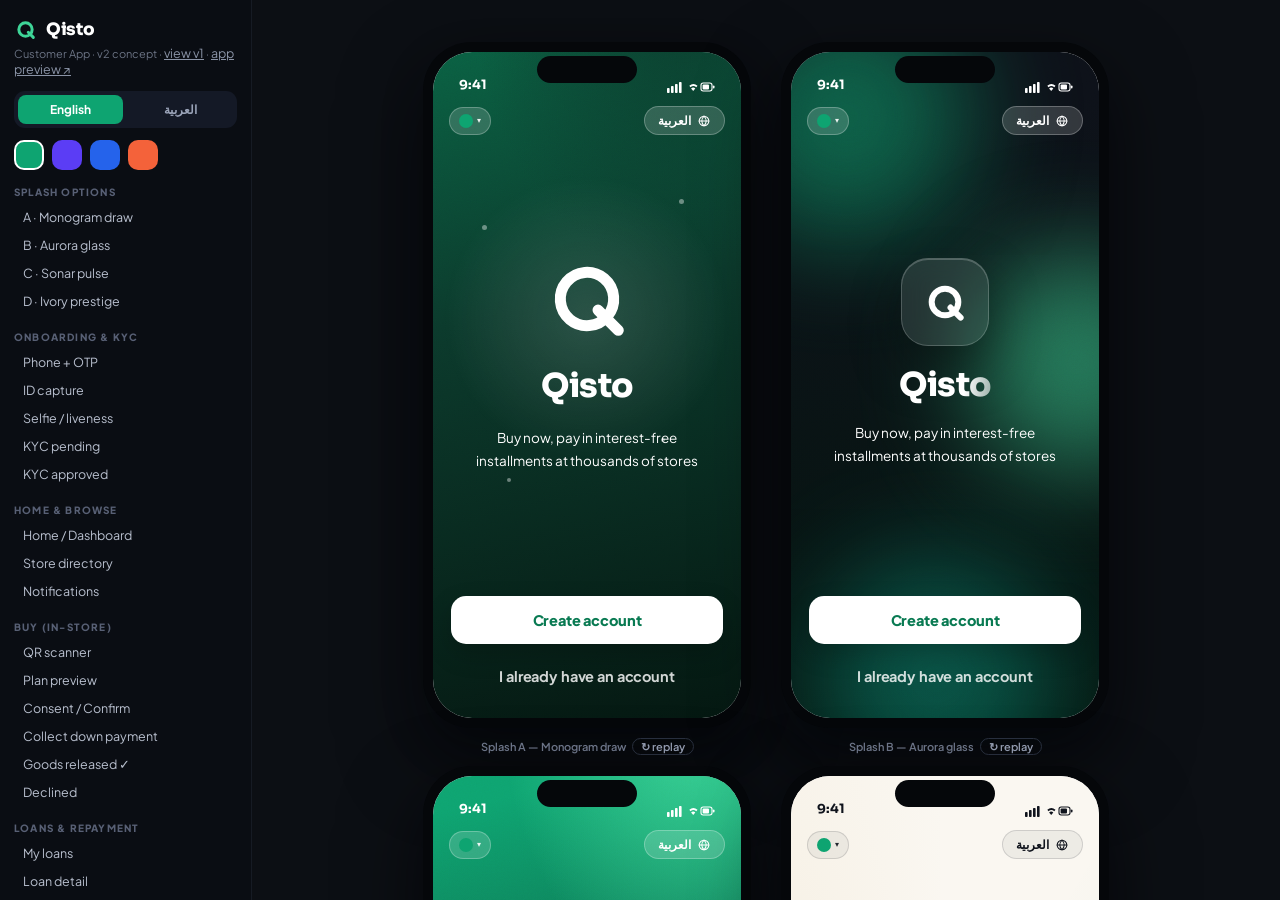
==== v2.html @ f160fcd6 "Add v2 design concept: SVG icon system, Sora display type, motion design, 4 animated splash options " ====
<!DOCTYPE html>
<html lang="en">
<head>
<meta charset="UTF-8">
<meta name="viewport" content="width=device-width, initial-scale=1.0, viewport-fit=cover">
<meta name="theme-color" content="#06231B">
<title>Qisto — Customer App v2</title>
<link rel="preconnect" href="https://fonts.googleapis.com">
<link rel="preconnect" href="https://fonts.gstatic.com" crossorigin>
<link href="https://fonts.googleapis.com/css2?family=Sora:wght@600;700;800&family=Plus+Jakarta+Sans:wght@400;500;600;700;800&family=IBM+Plex+Sans+Arabic:wght@400;500;600;700&display=swap" rel="stylesheet">
<style>
  :root{
    --brand:#0EA471; --brand2:#3ED598; --brand-d:#097A52; --brand-l:#E6F6EF;
    --hero1:#0B3A2C; --hero2:#04150F;
    --mint:#10B59A; --mint-l:#E2F7F3; --warn:#E8930C; --warn-l:#FDF1DD;
    --bad:#E5484D; --bad-l:#FDECEC;
    --ink:#10141D; --ink2:#414A5C; --mut:#8A92A6; --line:#E8EBF0; --bg:#F4F6F8; --card:#fff;
    --gold1:#D2AC66; --gold2:#F0DCAE;
    --r:20px;
    --sh:0 1px 2px rgba(16,20,30,.04), 0 8px 24px rgba(16,20,30,.06);
    --sh2:0 18px 44px rgba(8,12,20,.18);
    --lat:'Plus Jakarta Sans',-apple-system,'Segoe UI',Roboto,sans-serif;
    --disp:'Sora',var(--lat);
    --ar:'IBM Plex Sans Arabic','Geeza Pro',Tahoma,sans-serif;
  }
  body[data-theme="green"]{
    --brand:#0EA471; --brand2:#3ED598; --brand-d:#097A52; --brand-l:#E6F6EF;
    --hero1:#0B3A2C; --hero2:#04150F; --mint:#10B59A; --mint-l:#E2F7F3;
  }
  body[data-theme="violet"]{
    --brand:#5B3DF5; --brand2:#927DFF; --brand-d:#4630C9; --brand-l:#EFECFE;
    --hero1:#221A52; --hero2:#0C0823; --mint:#10D9A0; --mint-l:#E3FAF3;
  }
  body[data-theme="ocean"]{
    --brand:#2563EB; --brand2:#5B8DF8; --brand-d:#1B4FC4; --brand-l:#E9F0FE;
    --hero1:#16336E; --hero2:#060F24; --mint:#06B6D4; --mint-l:#E0F7FB;
  }
  body[data-theme="sunset"]{
    --brand:#F4623A; --brand2:#FF8E63; --brand-d:#C94A22; --brand-l:#FEECE4;
    --hero1:#5A2210; --hero2:#1E0A03; --mint:#0EA5A5; --mint-l:#E1F6F6;
  }
  *{box-sizing:border-box;margin:0;padding:0;-webkit-font-smoothing:antialiased;-webkit-tap-highlight-color:transparent}
  body{font-family:var(--lat);background:#0C0F14;color:var(--ink);display:flex;min-height:100vh}

  /* ============ dev chrome (sidebar + stage) ============ */
  .sidebar{width:252px;background:#0A0D13;color:#B9C0CF;padding:18px 14px;overflow-y:auto;height:100vh;position:sticky;top:0;flex-shrink:0;border-inline-end:1px solid #161B24}
  .sidebar h1{font-size:17px;color:#fff;font-weight:800;letter-spacing:-.02em;font-family:var(--disp);display:flex;align-items:center;gap:9px}
  .sidebar .sub{font-size:11px;color:#6B7384;margin:4px 0 14px}
  .sidebar .sub a{display:inline;padding:0;color:#8A93a6;text-decoration:underline}
  .langtog{display:flex;gap:6px;background:#141926;border-radius:11px;padding:4px;margin-bottom:12px}
  .langtog button{flex:1;border:none;background:transparent;color:#9AA3B8;font-size:12px;font-weight:700;padding:7px;border-radius:8px;cursor:pointer;font-family:inherit}
  .langtog button.on{background:var(--brand);color:#fff}
  .swatches{display:flex;gap:8px;margin-bottom:14px}
  .sw{width:30px;height:30px;border-radius:10px;border:2px solid transparent;cursor:pointer;padding:0}
  .sw.on{border-color:#fff}
  .sidebar .grp{font-size:10px;text-transform:uppercase;letter-spacing:.12em;color:#586075;margin:16px 0 5px;font-weight:800}
  .sidebar a{display:block;font-size:12.5px;color:#B9C0CF;padding:6px 9px;border-radius:8px;cursor:pointer;text-decoration:none}
  .sidebar a:hover{background:#171D2A;color:#fff}
  .sidebar a.active{background:var(--brand);color:#fff}
  .stage{flex:1;display:flex;flex-wrap:wrap;gap:38px 30px;align-items:flex-start;justify-content:center;padding:42px;overflow-y:auto;height:100vh}
  .scapt{position:absolute;bottom:-26px;left:0;width:100%;text-align:center;font-size:11px;color:#717A8E;font-weight:600}
  .scapt .rp{cursor:pointer;color:#9AA3B8;border:1px solid #2A3140;border-radius:10px;padding:1px 8px;margin-inline-start:6px}
  .scapt .rp:hover{color:#fff;border-color:#3C4456}

  /* app mode (client preview) */
  body.appmode{display:block}
  body.appmode .sidebar{display:none}
  body.appmode .stage{display:flex;flex-wrap:nowrap;align-items:center;justify-content:center;padding:0;height:100dvh;background:#0C0F14}
  body.appmode .scapt{display:none}
  @media(max-width:700px){
    body.appmode .phone{width:100vw;height:100dvh;border-radius:0;padding:0;background:none;box-shadow:none}
    body.appmode .island{display:none}
    body.appmode .screenwrap{border-radius:0}
    body.appmode .stat{padding-top:calc(8px + env(safe-area-inset-top));height:auto}
    body.appmode .nav{padding-bottom:calc(12px + env(safe-area-inset-bottom))}
  }

  /* ============ phone frame ============ */
  .phone{width:328px;height:686px;background:#05070A;border-radius:48px;padding:10px;box-shadow:var(--sh2),0 34px 80px rgba(0,0,0,.55);flex-shrink:0;position:relative}
  .screenwrap{width:100%;height:100%;background:var(--bg);border-radius:39px;overflow:hidden;position:relative}
  .island{position:absolute;top:14px;left:50%;transform:translateX(-50%);width:100px;height:27px;background:#05070A;border-radius:16px;z-index:50}
  .screen{display:flex;flex-direction:column;height:100%;animation:scrIn .32s ease}
  .screen[dir="rtl"]{font-family:var(--ar)}
  .screen[dir="rtl"] .bk svg,.screen[dir="rtl"] .chev svg{transform:scaleX(-1)}
  @keyframes scrIn{from{opacity:0;transform:translateY(8px)}to{opacity:1;transform:none}}

  /* status bar */
  .stat{height:48px;display:flex;align-items:flex-end;justify-content:space-between;padding:0 26px 7px;font-size:13px;font-weight:700;flex-shrink:0;z-index:6;position:relative}
  .stat .tm{font-family:var(--disp);font-weight:700;font-size:13px}
  .stat.w{color:#fff}
  .screen[data-bg="brand"] .stat{color:#fff}
  .screen.dark{background:#0A0D13}

  /* ============ shared components ============ */
  .body{flex:1;overflow-y:auto;padding:16px 18px}
  .body::-webkit-scrollbar{width:0}
  .body>*{animation:up .5s cubic-bezier(.16,.84,.3,1) both}
  .body>*:nth-child(1){animation-delay:.02s}.body>*:nth-child(2){animation-delay:.07s}
  .body>*:nth-child(3){animation-delay:.12s}.body>*:nth-child(4){animation-delay:.17s}
  .body>*:nth-child(5){animation-delay:.22s}.body>*:nth-child(6){animation-delay:.26s}
  .body>*:nth-child(n+7){animation-delay:.3s}
  @keyframes up{from{opacity:0;transform:translateY(10px)}to{opacity:1;transform:none}}
  @keyframes fadeup{from{opacity:0;transform:translateY(12px)}to{opacity:1;transform:none}}

  .top{display:flex;align-items:center;justify-content:center;position:relative;padding:8px 18px 12px;flex-shrink:0}
  .top h2{font-size:16px;font-weight:800;letter-spacing:-.02em}
  .top.start{justify-content:flex-start}
  .top.start h2{font-size:20px}
  .bk{position:absolute;inset-inline-start:16px;top:3px;width:34px;height:34px;border-radius:50%;background:#fff;border:1px solid var(--line);display:flex;align-items:center;justify-content:center;cursor:pointer;color:var(--ink);box-shadow:0 1px 2px rgba(16,20,30,.05)}
  h1,h2,h3{letter-spacing:-.02em}
  h3{font-size:14.5px;font-weight:800;margin-bottom:9px}
  .sech{display:flex;justify-content:space-between;align-items:center;margin:4px 2px 10px}
  .sech h3{margin:0}
  .link{font-size:12px;font-weight:700;color:var(--brand);cursor:pointer}
  p.m{font-size:13px;color:var(--ink2);line-height:1.65}
  .sm{font-size:12px}
  .mut{color:var(--mut);font-weight:500} .b{font-weight:700} .center{text-align:center}
  .disp{font-family:var(--disp)}
  .big{font-size:25px;font-weight:800;letter-spacing:-.03em;font-family:var(--disp)}
  .big small{font-size:13px;font-weight:700;opacity:.75;letter-spacing:0}

  .card{background:var(--card);border:1px solid var(--line);border-radius:var(--r);padding:16px;box-shadow:var(--sh);margin-bottom:12px}
  .card.soft{background:#FBFCFD;box-shadow:none}
  .card.press{cursor:pointer;transition:transform .12s}
  .card.press:active{transform:scale(.985)}

  .btn{display:flex;align-items:center;justify-content:center;gap:8px;width:100%;background:linear-gradient(140deg,var(--brand2) -40%,var(--brand) 55%,var(--brand-d) 130%);color:#fff;border:none;padding:15px;border-radius:15px;font-size:14.5px;font-weight:800;cursor:pointer;text-align:center;text-decoration:none;font-family:inherit;box-shadow:0 10px 22px rgba(10,16,24,.18);letter-spacing:-.01em;transition:transform .12s}
  .btn:active{transform:translateY(1px) scale(.985)}
  .btn.sec{background:var(--brand-l);color:var(--brand-d);box-shadow:none}
  .btn.gho{background:transparent;color:var(--mut);box-shadow:none;font-weight:700}
  .btn.gho.w{color:rgba(255,255,255,.82)}
  .btn.lite{background:#fff;color:var(--brand-d);box-shadow:0 10px 26px rgba(0,0,0,.18)}
  .btn.inkb{background:var(--ink);box-shadow:0 10px 22px rgba(16,20,29,.2)}
  .btn.danger{background:linear-gradient(140deg,#FF7A6E -30%,var(--bad) 60%)}
  .ftr{padding:12px 18px 18px;flex-shrink:0}
  .ftr .btn+.btn{margin-top:8px}

  .pill{display:inline-flex;align-items:center;gap:6px;font-size:11px;font-weight:800;padding:5px 11px;border-radius:20px;letter-spacing:0}
  .pill .dt{width:6px;height:6px;border-radius:50%;background:currentColor;flex-shrink:0}
  .pill .dt.pul{animation:pulse 1.5s ease-in-out infinite}
  @keyframes pulse{0%,100%{opacity:1}50%{opacity:.25}}
  .pill.ok{background:var(--mint-l);color:#078066} .pill.warn{background:var(--warn-l);color:#B36F03}
  .pill.bad{background:var(--bad-l);color:#D03338} .pill.b{background:var(--brand-l);color:var(--brand-d)}

  .row{display:flex;justify-content:space-between;align-items:center;font-size:13.5px;padding:10px 0;font-weight:500;gap:10px}
  .row+.row{border-top:1px solid var(--line)}

  .field{display:flex;align-items:center;gap:10px;background:#fff;border:1.5px solid var(--line);border-radius:14px;padding:13px 14px;font-size:13.5px;margin-bottom:10px;color:var(--mut);font-weight:600}
  .field.filled{color:var(--ink);font-weight:700}
  .field .fic{color:var(--mut);flex-shrink:0;display:flex}

  .otp{display:flex;gap:8px;margin:8px 0 14px}
  .otp b{flex:1;height:50px;border-radius:13px;background:#fff;border:1.5px solid var(--line);display:flex;align-items:center;justify-content:center;font-size:19px;font-weight:700;font-family:var(--disp);color:var(--ink)}
  .otp b.a{border-color:var(--brand);box-shadow:0 0 0 3px var(--brand-l)}
  .caret{width:2px;height:20px;background:var(--brand);border-radius:2px;animation:blink 1s steps(2) infinite}
  @keyframes blink{50%{opacity:0}}

  .iconbtn{position:relative;width:40px;height:40px;border-radius:50%;background:#fff;border:1px solid var(--line);display:flex;align-items:center;justify-content:center;cursor:pointer;color:var(--ink);box-shadow:0 1px 2px rgba(16,20,30,.05)}
  .reddot{position:absolute;top:9px;inset-inline-end:10px;width:8px;height:8px;background:var(--bad);border-radius:50%;border:1.5px solid #fff}
  .avatar{width:42px;height:42px;border-radius:50%;background:linear-gradient(140deg,var(--brand2),var(--brand) 75%);color:#fff;display:flex;align-items:center;justify-content:center;font-weight:800;font-family:var(--disp);font-size:16px;flex-shrink:0;box-shadow:0 4px 10px rgba(10,16,24,.16)}
  .hrow{display:flex;justify-content:space-between;align-items:center;margin-bottom:14px}
  .hgreet{display:flex;align-items:center;gap:11px}
  .hgreet h2{font-size:17px}

  /* credit card */
  .creditcard{position:relative;overflow:hidden;border-radius:24px;padding:19px 19px 17px;color:#fff;margin-bottom:13px;background:radial-gradient(140% 110% at 90% -20%,var(--brand2) 0%,transparent 50%),linear-gradient(150deg,var(--brand) 25%,var(--brand-d) 90%);box-shadow:0 16px 34px rgba(10,16,24,.2)}
  .creditcard .lab{font-size:11px;opacity:.85;font-weight:600;letter-spacing:.02em}
  .creditcard .wm{position:absolute;inset-inline-end:-24px;bottom:-32px;opacity:.1;transform:rotate(-14deg);pointer-events:none}
  .creditcard .shine{position:absolute;top:-10%;bottom:-10%;width:55%;background:linear-gradient(100deg,transparent,rgba(255,255,255,.18),transparent);transform:skewX(-18deg) translateX(-260%);animation:shine 1.5s .7s cubic-bezier(.4,0,.2,1) forwards;pointer-events:none}
  @keyframes shine{to{transform:skewX(-18deg) translateX(340%)}}
  .ccrow{display:flex;justify-content:space-between;align-items:center;margin-bottom:13px}
  .ccfoot{display:flex;justify-content:space-between;font-size:10.5px;opacity:.85;font-weight:600}
  .lvlbadge{background:rgba(255,255,255,.2);border:1px solid rgba(255,255,255,.22);font-size:10px;font-weight:800;padding:4px 11px;border-radius:20px;letter-spacing:.08em;font-family:var(--disp)}
  .bar{height:7px;background:rgba(255,255,255,.26);border-radius:6px;margin:10px 0 7px;overflow:hidden}
  .bar i{display:block;height:100%;background:#fff;border-radius:6px;transform-origin:left;animation:grow .9s .4s cubic-bezier(.2,.7,.2,1) both}
  .screen[dir="rtl"] .bar i{transform-origin:right}
  @keyframes grow{from{transform:scaleX(0)}}
  .bar.lt{background:var(--line)} .bar.lt i{background:var(--brand)}

  /* quick actions */
  .qa{display:grid;grid-template-columns:repeat(4,1fr);gap:9px;margin:0 0 13px}
  .qit{background:#fff;border:1px solid var(--line);border-radius:16px;padding:11px 4px 9px;display:flex;flex-direction:column;align-items:center;gap:6px;font-size:10.5px;font-weight:700;color:var(--ink2);cursor:pointer;box-shadow:var(--sh);transition:transform .12s}
  .qit:active{transform:scale(.94)}
  .qit .qic{width:33px;height:33px;border-radius:11px;background:var(--brand-l);color:var(--brand-d);display:flex;align-items:center;justify-content:center}

  .banner{display:flex;gap:11px;align-items:center;border-radius:16px;padding:12px 14px;margin-bottom:13px;font-size:12.5px}
  .banner .bic{width:34px;height:34px;border-radius:11px;background:rgba(255,255,255,.7);display:flex;align-items:center;justify-content:center;flex-shrink:0}
  .banner.okb{background:var(--mint-l);color:#0A6E58}
  .banner.wb{background:var(--warn-l);color:#8A5803}
  .banner.bb{background:var(--bad-l);color:#B02A2F}

  .empty{border:1.5px dashed #D5DAE2;border-radius:18px;padding:24px 18px;text-align:center;color:var(--mut);background:#FBFCFD}
  .empty .eic{width:44px;height:44px;border-radius:14px;background:var(--brand-l);color:var(--brand-d);display:flex;align-items:center;justify-content:center;margin:0 auto 10px}

  .chips{display:flex;gap:7px;margin-bottom:14px;flex-wrap:wrap}
  .chip{font-size:11.5px;font-weight:700;padding:7px 13px;border-radius:20px;background:#fff;border:1.5px solid var(--line);color:var(--mut);cursor:pointer}
  .chip.on{background:var(--brand);border-color:var(--brand);color:#fff;box-shadow:0 4px 10px rgba(10,16,24,.14)}

  .store{display:flex;gap:12px;align-items:center;background:#fff;border:1px solid var(--line);border-radius:16px;padding:12px;margin-bottom:9px;box-shadow:var(--sh);cursor:pointer;transition:transform .12s}
  .store:active{transform:scale(.985)}
  .slogo{width:42px;height:42px;border-radius:13px;display:flex;align-items:center;justify-content:center;flex-shrink:0}
  .chev{color:#C2C8D4;display:flex}

  .notif{display:flex;gap:12px;padding:12px 2px;border-bottom:1px solid var(--line);font-size:12.5px;align-items:flex-start}
  .notif .ic{width:38px;height:38px;border-radius:12px;display:flex;align-items:center;justify-content:center;flex-shrink:0}

  .conf{font-size:13px;display:flex;gap:10px;align-items:flex-start;padding:9px 0;line-height:1.55}
  .ck{width:22px;height:22px;background:var(--brand);border-radius:7px;flex-shrink:0;display:flex;align-items:center;justify-content:center;color:#fff}

  .upbox{border:1.5px dashed #C9CFDA;border-radius:18px;padding:26px 16px;text-align:center;color:var(--mut);font-size:12.5px;background:#FBFCFD;font-weight:600;line-height:1.7;cursor:pointer}
  .upbox .uic{width:46px;height:46px;border-radius:15px;background:var(--brand-l);color:var(--brand-d);display:flex;align-items:center;justify-content:center;margin:0 auto 10px}

  .vcopy{display:flex;align-items:center;gap:7px;font-weight:700}
  .cpy{width:26px;height:26px;border-radius:8px;background:var(--brand-l);color:var(--brand-d);display:flex;align-items:center;justify-content:center;cursor:pointer;flex-shrink:0}

  /* timeline */
  .timeline .step{display:flex;gap:12px;padding-bottom:18px;position:relative;align-items:flex-start}
  .timeline .step:last-child{padding-bottom:2px}
  .timeline .dot{width:26px;height:26px;border-radius:50%;display:flex;align-items:center;justify-content:center;font-size:12px;font-weight:800;flex-shrink:0;z-index:2;font-family:var(--disp)}
  .timeline .step:not(:last-child)::before{content:'';position:absolute;inset-inline-start:12px;top:27px;bottom:3px;width:2px;background:var(--line)}
  .dot.done{background:var(--mint);color:#fff}
  .dot.cur{background:var(--brand);color:#fff;box-shadow:0 0 0 4px var(--brand-l);animation:pulse 2.2s ease-in-out infinite}
  .dot.todo{background:#EEF1F5;color:var(--mut)}

  /* schedule mini-rail */
  .sched{position:relative;padding:2px 0}
  .sched::before{content:'';position:absolute;inset-inline-start:5px;top:12px;bottom:12px;width:2px;background:var(--line)}
  .srow{display:flex;align-items:center;gap:11px;padding:7px 0;font-size:13px}
  .sdot{width:12px;height:12px;border-radius:50%;background:#fff;border:2.5px solid #D5DAE2;z-index:1;flex-shrink:0}
  .sdot.on{border-color:var(--brand);background:var(--brand-l)}
  .sdate{color:var(--mut);font-weight:600;width:52px;flex-shrink:0}
  .samt{font-weight:700;flex:1}

  /* hero (brand) screens */
  .screen[data-bg="brand"]{background:radial-gradient(120% 80% at 85% -10%,var(--brand2) 0%,transparent 52%),radial-gradient(90% 60% at -10% 108%,var(--brand-d) 0%,transparent 55%),linear-gradient(168deg,var(--brand) 5%,var(--hero1) 62%,var(--hero2) 118%)}
  .hero{flex:1;display:flex;flex-direction:column;justify-content:center;align-items:center;color:#fff;text-align:center;padding:30px;position:relative;z-index:3}
  .hero>*{animation:fadeup .55s cubic-bezier(.16,.84,.3,1) both}
  .hero>*:nth-child(1){animation-delay:.05s}.hero>*:nth-child(2){animation-delay:.14s}
  .hero>*:nth-child(3){animation-delay:.23s}.hero>*:nth-child(4){animation-delay:.32s}
  .hero>*:nth-child(5){animation-delay:.41s}
  .hero h1{font-size:24px;font-weight:800;font-family:var(--disp)}
  .glass{background:rgba(255,255,255,.12);backdrop-filter:blur(10px);border:1px solid rgba(255,255,255,.16);border-radius:20px}
  .gbadge{width:84px;height:84px;border-radius:26px;display:flex;align-items:center;justify-content:center;margin:0 auto 18px;color:#fff}
  .grain{position:absolute;inset:0;pointer-events:none;opacity:.06;mix-blend-mode:overlay;background-image:url("data:image/svg+xml,%3Csvg xmlns='http://www.w3.org/2000/svg' width='140' height='140'%3E%3Cfilter id='n'%3E%3CfeTurbulence type='fractalNoise' baseFrequency='0.85' numOctaves='2' stitchTiles='stitch'/%3E%3C/filter%3E%3Crect width='140' height='140' filter='url(%23n)'/%3E%3C/svg%3E")}

  /* success / fail marks */
  .okmark{width:84px;height:84px;margin:0 auto 18px;display:block}
  .okmark .c{stroke:rgba(255,255,255,.95);stroke-width:4.5;fill:rgba(255,255,255,.1);stroke-dasharray:176;stroke-dashoffset:176;animation:draw .7s .15s cubic-bezier(.6,0,.3,1) forwards}
  .okmark .k{stroke:#fff;stroke-width:5.5;stroke-linecap:round;stroke-linejoin:round;fill:none;stroke-dasharray:40;stroke-dashoffset:40;animation:draw .45s .85s cubic-bezier(.2,.7,.3,1) forwards}
  @keyframes draw{to{stroke-dashoffset:0}}
  .xmark{width:78px;height:78px;margin:0 auto 16px;display:block}
  .xmark .c{stroke:var(--bad);stroke-width:4.5;fill:var(--bad-l);stroke-dasharray:176;stroke-dashoffset:176;animation:draw .7s .1s cubic-bezier(.6,0,.3,1) forwards}
  .xmark .k{stroke:var(--bad);stroke-width:5.5;stroke-linecap:round;fill:none;stroke-dasharray:30;stroke-dashoffset:30;animation:draw .4s .75s cubic-bezier(.2,.7,.3,1) forwards}

  .spinner{width:54px;height:54px;border-radius:50%;border:4px solid var(--brand-l);border-top-color:var(--brand);animation:rot .9s linear infinite;margin:0 auto 16px}
  @keyframes rot{to{transform:rotate(360deg)}}

  .badge{width:84px;height:84px;border-radius:26px;display:flex;align-items:center;justify-content:center;margin:0 auto 16px}

  /* scan screen */
  .scanview{flex:1;background:linear-gradient(175deg,#10141C, #07090E);display:flex;flex-direction:column;align-items:center;justify-content:center;color:#fff;position:relative}
  .scanbox{width:198px;height:198px;border-radius:26px;position:relative;background:rgba(255,255,255,.03)}
  .scanbox span{position:absolute;width:28px;height:28px;border:3.5px solid var(--brand2)}
  .scanbox .tl{top:0;left:0;border-right:0;border-bottom:0;border-radius:13px 0 0 0}
  .scanbox .tr{top:0;right:0;border-left:0;border-bottom:0;border-radius:0 13px 0 0}
  .scanbox .bl{bottom:0;left:0;border-right:0;border-top:0;border-radius:0 0 0 13px}
  .scanbox .br{bottom:0;right:0;border-left:0;border-top:0;border-radius:0 0 13px 0}
  .scanbox .ln{position:absolute;left:12px;right:12px;top:12px;height:2.5px;border-radius:3px;background:var(--brand2);box-shadow:0 0 18px var(--brand2);animation:scanl 2.3s ease-in-out infinite alternate}
  @keyframes scanl{to{transform:translateY(172px)}}
  .scanhint{margin-top:24px;font-size:12.5px;opacity:.6;padding:0 38px;text-align:center;line-height:1.6}

  /* selfie */
  .selring{position:relative;width:206px;height:206px;margin:10px auto}
  .selring::before{content:'';position:absolute;inset:-11px;border:2px dashed var(--brand2);border-radius:50%;animation:rot 16s linear infinite}
  .selring .ph{position:absolute;inset:0;border-radius:50%;background:linear-gradient(175deg,#171C26,#0A0D13);display:flex;align-items:center;justify-content:center;color:#5A6478}

  /* nav */
  .nav{display:flex;align-items:flex-end;background:rgba(255,255,255,.95);backdrop-filter:blur(16px);border-top:1px solid var(--line);flex-shrink:0;padding:7px 4px 11px}
  .nav .tab{flex:1;display:flex;flex-direction:column;align-items:center;gap:3px;font-size:9.5px;color:var(--mut);cursor:pointer;font-weight:700}
  .nav .tab .tic{display:flex;align-items:center;justify-content:center;width:46px;height:27px;border-radius:14px;color:inherit;transition:background .2s}
  .nav .tab.active{color:var(--brand-d)}
  .nav .tab.active .tic{background:var(--brand-l)}
  .nav .scanwrap{flex:1;display:flex;justify-content:center;cursor:pointer}
  .scanbtn{width:54px;height:54px;margin-top:-31px;border-radius:50%;background:linear-gradient(140deg,var(--brand2),var(--brand) 70%);border:4px solid #fff;color:#fff;display:flex;align-items:center;justify-content:center;box-shadow:0 10px 22px rgba(10,16,24,.3);transition:transform .12s}
  .scanwrap:active .scanbtn{transform:scale(.92)}

  /* level-up sparkles */
  .sprk{position:absolute;color:rgba(255,255,255,.85);opacity:0;animation:risefx 2.8s ease-out infinite;pointer-events:none}
  @keyframes risefx{0%{opacity:0;transform:translateY(26px) scale(.5)}22%{opacity:.95}100%{opacity:0;transform:translateY(-95px) scale(1.15)}}
  .lvlmorph{display:flex;align-items:center;gap:9px;justify-content:center}
  .lvlmorph .old{opacity:0;animation:lvOld .6s .5s forwards}
  .lvlmorph .arr{opacity:0;animation:fadeup .4s .9s forwards;display:flex;color:rgba(255,255,255,.8)}
  .lvlmorph .new{opacity:0;background:#fff;color:var(--brand-d);border-color:#fff;animation:lvNew .55s 1.15s cubic-bezier(.18,1.3,.3,1) forwards}
  @keyframes lvOld{from{opacity:0;transform:translateY(8px)}to{opacity:.55;transform:none}}
  @keyframes lvNew{from{opacity:0;transform:scale(.5)}to{opacity:1;transform:scale(1)}}

  /* ============ splash screens ============ */
  .sp{position:relative;overflow:hidden;color:#fff}
  .sptop{display:flex;justify-content:space-between;align-items:center;gap:10px;padding:6px 16px;position:relative;z-index:8}
  .sp-center{flex:1;display:flex;flex-direction:column;align-items:center;justify-content:center;text-align:center;padding:28px;position:relative;z-index:4}
  .sp-tag{opacity:0;font-size:13.5px;line-height:1.7;margin-top:16px;max-width:235px;animation:fadeup .7s both}
  .sp-ctas{position:relative;z-index:5}
  .sp-ctas .btn{opacity:0;animation:fadeup .6s both}
  .wordmark{display:flex;overflow:hidden;margin-top:20px;padding-bottom:4px}
  .wordmark b{font-family:var(--disp);font-weight:800;font-size:33px;letter-spacing:-.02em;display:inline-block;transform:translateY(115%);animation:lrise .55s cubic-bezier(.2,.7,.2,1) forwards}
  @keyframes lrise{to{transform:none}}
  .cpick{position:relative}
  .cpick-btn{display:flex;align-items:center;gap:4px;background:rgba(255,255,255,.16);border:1px solid rgba(255,255,255,.26);border-radius:20px;padding:6px 9px;cursor:pointer;color:#fff;line-height:0}
  .carr{font-size:8px;opacity:.9}
  .cdot{width:14px;height:14px;border-radius:50%;display:inline-block;border:none;padding:0}
  .cmenu{position:absolute;top:36px;inset-inline-start:0;background:#fff;border-radius:16px;padding:9px;display:none;box-shadow:0 14px 32px rgba(0,0,0,.3);z-index:70}
  .cmenu.open{display:flex;gap:9px}
  .cmenu .cdot.pick{width:26px;height:26px;cursor:pointer;border:2px solid #fff;box-shadow:0 0 0 1.5px #E6E6F0}
  .langpill{display:flex;align-items:center;gap:6px;background:rgba(255,255,255,.16);border:1px solid rgba(255,255,255,.26);color:#fff;font-size:12px;font-weight:700;padding:6px 13px;border-radius:20px;cursor:pointer}

  /* A — monogram draw */
  .spA{background:radial-gradient(130% 90% at 82% -15%,var(--hero1) 0%,transparent 55%),linear-gradient(168deg,var(--brand-d) -25%,var(--hero1) 38%,var(--hero2) 105%)}
  .spA .sp-glow{position:absolute;width:330px;height:330px;left:50%;top:40%;transform:translate(-50%,-50%);background:radial-gradient(circle,rgba(255,255,255,.13),transparent 62%);animation:breathe 5.5s ease-in-out 1.6s infinite;pointer-events:none}
  @keyframes breathe{0%,100%{opacity:.7;transform:translate(-50%,-50%) scale(1)}50%{opacity:1;transform:translate(-50%,-50%) scale(1.12)}}
  .qd-ring{stroke-dasharray:183;stroke-dashoffset:183;animation:draw 1s .3s cubic-bezier(.55,0,.3,1) forwards}
  .qd-tail{stroke-dasharray:33;stroke-dashoffset:33;animation:draw .35s 1.25s cubic-bezier(.2,.7,.3,1) forwards}
  .spA .sp-tag{animation-delay:1.85s}
  .spA .sp-ctas .btn:nth-child(1){animation-delay:2.05s}
  .spA .sp-ctas .btn:nth-child(2){animation-delay:2.18s}
  .pt{position:absolute;width:5px;height:5px;border-radius:50%;background:rgba(255,255,255,.4);animation:floaty 7s ease-in-out infinite;pointer-events:none}
  @keyframes floaty{0%,100%{transform:translateY(0);opacity:.35}50%{transform:translateY(-22px);opacity:.8}}

  /* B — aurora glass */
  .spB{background:linear-gradient(175deg,#0D1119 10%,var(--hero2) 100%)}
  .blob{position:absolute;border-radius:50%;filter:blur(54px);opacity:.55;pointer-events:none}
  .blob.b1{width:250px;height:250px;background:var(--brand);top:-60px;inset-inline-start:-70px;animation:drift1 11s ease-in-out infinite alternate}
  .blob.b2{width:220px;height:220px;background:var(--brand2);top:30%;inset-inline-end:-90px;animation:drift2 13s ease-in-out infinite alternate}
  .blob.b3{width:240px;height:240px;background:var(--mint);bottom:-80px;inset-inline-start:8%;animation:drift3 12s ease-in-out infinite alternate;opacity:.4}
  @keyframes drift1{to{transform:translate(46px,52px) scale(1.18)}}
  @keyframes drift2{to{transform:translate(-56px,-34px) scale(1.12)}}
  @keyframes drift3{to{transform:translate(40px,-48px) scale(1.22)}}
  .gtile{width:88px;height:88px;border-radius:27px;background:rgba(255,255,255,.1);backdrop-filter:blur(12px);border:1px solid rgba(255,255,255,.2);display:flex;align-items:center;justify-content:center;color:#fff;box-shadow:0 22px 50px rgba(0,0,0,.35),inset 0 1px 0 rgba(255,255,255,.22);opacity:0;animation:pop .9s .25s cubic-bezier(.18,1.25,.3,1) forwards}
  @keyframes pop{from{opacity:0;transform:scale(.55) translateY(16px)}to{opacity:1;transform:none}}
  .shimmer{font-family:var(--disp);font-size:33px;font-weight:800;letter-spacing:-.02em;margin-top:18px;background:linear-gradient(100deg,#fff 32%,rgba(255,255,255,.4) 50%,#fff 68%);background-size:230% 100%;-webkit-background-clip:text;background-clip:text;color:transparent;opacity:0;animation:fadeup .6s .75s both,sheen 3.4s 1.6s ease-in-out infinite}
  @keyframes sheen{0%{background-position:125% 0}100%{background-position:-125% 0}}
  .spB .sp-tag{animation-delay:1.05s}
  .spB .sp-ctas .btn:nth-child(1){animation-delay:1.3s}
  .spB .sp-ctas .btn:nth-child(2){animation-delay:1.42s}

  /* C — sonar pulse */
  .spC{background:radial-gradient(120% 80% at 85% -10%,var(--brand2) 0%,transparent 52%),linear-gradient(168deg,var(--brand) 5%,var(--hero1) 70%,var(--hero2) 120%)}
  .sonarwrap{position:relative;width:190px;height:190px;display:flex;align-items:center;justify-content:center}
  .ring{position:absolute;inset:48px;border:1.5px solid rgba(255,255,255,.55);border-radius:50%;opacity:0;animation:sonar 2.7s cubic-bezier(.2,.6,.4,1) infinite}
  .ring.r2{animation-delay:.9s}.ring.r3{animation-delay:1.8s}
  @keyframes sonar{0%{opacity:0;transform:scale(.55)}18%{opacity:.85}100%{opacity:0;transform:scale(2.05)}}
  .orbit{position:absolute;inset:14px;animation:rot 7s linear infinite;pointer-events:none}
  .orbit i{position:absolute;top:-4px;left:50%;width:8px;height:8px;margin-left:-4px;border-radius:50%;background:#fff;box-shadow:0 0 14px rgba(255,255,255,.95)}
  .ctile{width:86px;height:86px;border-radius:26px;background:#fff;color:var(--brand);display:flex;align-items:center;justify-content:center;box-shadow:0 18px 42px rgba(0,0,0,.32);animation:tileBr 3.4s ease-in-out infinite}
  @keyframes tileBr{0%,100%{transform:scale(1)}50%{transform:scale(1.05)}}
  .spC .wordmark b{animation-delay:.5s}
  .spC .sp-tag{animation-delay:.95s}
  .spC .sp-ctas .btn:nth-child(1){animation-delay:1.2s}
  .spC .sp-ctas .btn:nth-child(2){animation-delay:1.32s}

  /* D — ivory prestige */
  .spD{background:#FAF7F1;color:var(--ink)}
  .spD .silk{position:absolute;inset:-55%;background:conic-gradient(from 0deg,transparent 8%,rgba(14,164,113,.06) 22%,transparent 42%,rgba(16,20,29,.04) 60%,transparent 78%,rgba(210,172,102,.07) 90%,transparent 100%);animation:rot 16s linear infinite;pointer-events:none}
  .spD .cpick-btn,.spD .langpill{background:rgba(16,20,29,.05);border-color:rgba(16,20,29,.14);color:var(--ink)}
  .dtile{width:84px;height:84px;border-radius:25px;background:linear-gradient(150deg,var(--brand-d) -10%,var(--hero1) 55%,var(--hero2) 130%);color:#fff;display:flex;align-items:center;justify-content:center;box-shadow:0 20px 42px rgba(16,20,29,.22),inset 0 1px 0 rgba(255,255,255,.25);border:1px solid rgba(210,172,102,.35);opacity:0;animation:pop .85s .25s cubic-bezier(.18,1.25,.3,1) forwards}
  .trackin{font-family:var(--disp);font-weight:800;font-size:27px;color:var(--ink);letter-spacing:.42em;text-indent:.42em;margin-top:22px;opacity:0;animation:track 1.1s .85s cubic-bezier(.2,.7,.2,1) forwards}
  @keyframes track{to{letter-spacing:.1em;text-indent:.1em;opacity:1}}
  .goldline{width:54px;height:2px;border-radius:2px;margin-top:13px;background:linear-gradient(90deg,var(--gold1),var(--gold2));transform:scaleX(0);animation:gline .6s 1.7s cubic-bezier(.2,.7,.2,1) forwards}
  @keyframes gline{to{transform:scaleX(1)}}
  .spD .sp-tag{color:var(--ink2);opacity:0;animation-delay:1.95s}
  .spD .sp-ctas .btn:nth-child(1){animation-delay:2.15s}
  .spD .sp-ctas .btn:nth-child(2){animation-delay:2.28s}

  @media (prefers-reduced-motion:reduce){
    *,*::before,*::after{animation-duration:.001s !important;animation-delay:0s !important;animation-iteration-count:1 !important;transition:none !important}
  }
</style>
</head>
<body data-theme="green">
<div class="sidebar">
  <h1><span style="width:23px;height:23px;display:inline-block;color:var(--brand2)"><svg width="23" height="23" viewBox="0 0 100 100" fill="none" xmlns="http://www.w3.org/2000/svg"><circle cx="50" cy="50" r="29" stroke="currentColor" stroke-width="13"/><line x1="62" y1="62" x2="84" y2="84" stroke="currentColor" stroke-width="13" stroke-linecap="round"/></svg></span>Qisto</h1>
  <div class="sub">Customer App · v2 concept · <a href="index.html">view v1</a> · <a href="?app">app preview ↗</a></div>
  <div class="langtog">
    <button id="lang-en" class="on" onclick="setLang('en')">English</button>
    <button id="lang-ar" onclick="setLang('ar')">العربية</button>
  </div>
  <div class="swatches">
    <button class="sw" data-th="green" onclick="setTheme('green')" style="background:#0EA471" title="Green"></button>
    <button class="sw" data-th="violet" onclick="setTheme('violet')" style="background:#5B3DF5" title="Violet"></button>
    <button class="sw" data-th="ocean" onclick="setTheme('ocean')" style="background:#2563EB" title="Ocean"></button>
    <button class="sw" data-th="sunset" onclick="setTheme('sunset')" style="background:#F4623A" title="Sunset"></button>
  </div>
  <div class="grp">Splash options</div>
  <a data-go="welcome">A · Monogram draw</a><a data-go="welcomeB">B · Aurora glass</a>
  <a data-go="welcomeC">C · Sonar pulse</a><a data-go="welcomeD">D · Ivory prestige</a>
  <div class="grp">Onboarding & KYC</div>
  <a data-go="phone">Phone + OTP</a><a data-go="idcap">ID capture</a>
  <a data-go="selfie">Selfie / liveness</a><a data-go="pending">KYC pending</a><a data-go="approved">KYC approved</a>
  <div class="grp">Home & Browse</div>
  <a data-go="home">Home / Dashboard</a><a data-go="stores">Store directory</a><a data-go="notifs">Notifications</a>
  <div class="grp">Buy (in-store)</div>
  <a data-go="scan">QR scanner</a><a data-go="plan">Plan preview</a><a data-go="consent">Consent / Confirm</a>
  <a data-go="downpay">Collect down payment</a><a data-go="purchaseok">Goods released ✓</a><a data-go="declined">Declined</a>
  <div class="grp">Loans & Repayment</div>
  <a data-go="loans">My loans</a><a data-go="loandetail">Loan detail</a><a data-go="paynow">Pay now</a>
  <a data-go="upload">Upload proof</a><a data-go="awaiting">Awaiting confirmation</a><a data-go="paid">Payment confirmed</a>
  <div class="grp">Growth & states</div>
  <a data-go="levelup">Level-up</a><a data-go="overdue">Overdue</a>
</div>
<div class="stage" id="stage"></div>

<script>
const L = {
en:{ dir:'ltr',
 w_tag:'Buy now, pay in interest-free installments at thousands of stores', create:'Create account', have:'I already have an account',
 ph_title:'Verify your phone', ph_sub:"We'll text you a 6-digit code to confirm your number.", ph_code:'Enter code', ph_resend:'Resend code in 0:24', cont:'Continue',
 id_title:'Verify identity', id_sub:'Scan the front of your national ID. Make sure it\'s well-lit and readable.', id_warn:'🇸🇾 Syrian ID not auto-readable? Tap “Submit manually” — our team reviews within 24h.', id_cap:'Capture ID', id_man:'Submit manually',
 sf_title:'Take a selfie', sf_sub:'We match your face to your ID. Blink when prompted.', sf_hint:'Center your face in the circle', submit:'Submit',
 pd_title:'Reviewing your details', pd_sub:"This usually takes a few minutes. We'll notify you the moment you're approved.", pd_ph:'Phone verified', pd_id:'ID verified', pd_match:'Identity match', done:'Done', inrev:'In review', pd_demo:'(demo) Continue to approved',
 ap_title:"You're approved!", ap_sub:"Welcome to Qisto. Here's your starting credit line.", ap_limit:'credit limit · 60% down payment', ap_tip:'Pay on time to level up → bigger limit, smaller down payment.', ap_cta:'Start shopping',
 hi:'Hola,', name:'María 👋', avail:'Available to spend', used:'Used', limit:'Limit', nextpay:'Next payment', nopay:'No payments due 🎉', scanpay:'Scan to pay in store', activeloans:'Active loans', noloans:'No active loans yet.\\nScan a store QR to make your first purchase.',
 qa_scan:'Scan', qa_hist:'History', see_all:'See all',
 stores:'Stores', search:'Search stores…', c_all:'All', c_gro:'Groceries', c_pha:'Pharmacy', c_ele:'Electronics', c_fas:'Fashion',
 st1:'Supermercado Central', st1d:'Groceries · in-store + online', st2:'Farmacia La Salud', st2d:'Pharmacy · in-store', st3:'TecnoStore', st3d:'Electronics · in-store + online', st4:'ModaVe', st4d:'Fashion · online', st5:'MotoMax', st5d:'Vehicles · in-store',
 notifs:'Notifications', n1:'You leveled up to Nivel 2!', n1d:'Bigger limit, lower down payment · 2h ago', n2:'Payment confirmed', n2d:'Farmacia confirmed your 280,000 SYP · yesterday', n3:'Payment due in 2 days', n3d:'Installment #2 · 280,000 SYP · ref LN-5821', n4:'Purchase approved', n4d:'Supermercado Central · 1,200,000 SYP · 3 days ago',
 sc_sub:'Scan the QR shown by the cashier', sc_hint:'The store enters the amount — you just scan and confirm.', sc_demo:'(demo) Simulate scan',
 pl_title:'Your payment plan', pl_today:'Pay today (down payment)', pl_then:'Then 3 payments of', pl_freq:'Frequency', pl_freqv:'Every 14 days · 0% interest', pl_sched:'Schedule', today:'Today', duenow:'due now', pl_uses:'Uses 1,200,000 SYP of your available credit.',
 cf_title:'Confirm purchase', cf_total:'Total', cf_down:'Down payment today', cf_inst:'3 installments', cf_agree:'Credit agreement', cf_c1:'I agree to repay <b>1,200,000 SYP</b> per the schedule above to the merchant.', cf_c2:'I understand missed payments affect my level & limit.', cf_disc:'By confirming, you accept the credit agreement. A signed receipt will be issued. <span class="mut">Qisto records this agreement; payments are made via your bank. Goods financed by the merchant.</span>', cf_cta:'Confirm & accept',
 dp_title:'Down payment', dp_h:'Pay 360,000 SYP to the cashier', dp_sub:"Hand the cashier your down payment (cash or transfer). They'll confirm it here.", dp_ref:'Loan reference', dp_status:'Status', dp_wait:'Waiting for merchant', dp_note:'Goods are released once the cashier confirms.', dp_demo:'(demo) Merchant confirmed',
 ok_h:'All set!', ok_sub:'Down payment received. Enjoy your purchase.', outstanding:'Outstanding', nextdue:'Next due', ok_view:'View loan & receipt',
 dc_h:'Purchase not approved', dc_sub:'This 1,200,000 SYP purchase exceeds your available credit of 400,000 SYP. Pay down an existing loan or try a smaller amount.', dc_avail:'Available', dc_this:'This purchase', dc_back:'Back to home',
 ln_title:'My loans', active:'Active', paid:'Paid', ln_left:'left of 1,200,000 SYP', ln_next:'Next: 280,000 SYP on Jun 11 · LN-5821', ln_done:'600,000 SYP · completed May 10 · on time ✓',
 ld_title:'Loan detail', ld_pay:'Payments', ld_dp:'Down payment · 360,000 SYP', ld_dpd:'Paid today · confirmed by merchant', ld_i2:'280,000 SYP · due Jun 11', ld_i2d:'Next payment', pay:'Pay', ld_i3:'280,000 SYP · due Jun 25', ld_i4:'280,000 SYP · due Jul 09', ld_inst:'View payment instructions', ld_rcpt:'View receipt / agreement',
 pn_title:'Pay installment #2', pn_amt:'Amount due', pn_due:'due Jun 11', pn_to:'Transfer to the merchant', pn_bank:'Bank', pn_acct:'Account', pn_ref:'Reference (required)', pn_warn:"Always include the reference — it's how your payment gets matched. Pay the merchant directly; Qisto doesn't collect money.", pn_cta:"I've paid — upload proof",
 up_title:'Upload proof', up_sub:"Attach your transfer receipt. This notifies the merchant to confirm — it speeds things up but doesn't replace their confirmation.", up_box:'Tap to upload screenshot\\nor photo of transfer', up_paying:'Paying', up_cta:'Submit proof',
 aw_title:'Almost done', aw_h:'Waiting for merchant to confirm', aw_sub:"We've notified Supermercado Central. Your payment shows as <b>pending</b> until they confirm receipt.", aw_inst:'Installment #2', aw_pend:'Pending confirmation', aw_proof:'Proof uploaded', aw_note:"Taking too long? After 3 days our team steps in — <b>you won't be penalized</b> for a merchant delay.", aw_demo:'(demo) Merchant confirmed',
 pc_h:'Payment confirmed', pc_sub:'280,000 SYP received. 2 payments to go.', pc_view:'View loan',
 lu_badge:'NIVEL 1 → NIVEL 2', lu_h:'You leveled up!', lu_sub:'Paying on time pays off.', lu_newlim:'New limit', lu_down:'Down payment', lu_cta:'Shop now',
 ov_title:'Payment overdue', ov_h:'280,000 SYP is 3 days overdue', ov_sub:'Pay now to keep your level and avoid limit reduction.', ov_inst:'Installment #2', overdue:'Overdue', ov_was:'Was due', ov_imp:'Impact', ov_frozen:'Level frozen', ov_cta:'Pay 280,000 SYP now',
 nav_home:'Home', nav_stores:'Stores', nav_loans:'Loans', nav_profile:'Profile' },

ar:{ dir:'rtl',
 w_tag:'اشترِ الآن وادفع على أقساط بدون فوائد في آلاف المتاجر', create:'إنشاء حساب', have:'لديّ حساب بالفعل',
 ph_title:'تحقّق من رقم هاتفك', ph_sub:'سنرسل لك رمزاً مكوّناً من 6 أرقام لتأكيد رقمك.', ph_code:'أدخل الرمز', ph_resend:'إعادة إرسال الرمز خلال 0:24', cont:'متابعة',
 id_title:'تحقّق من الهوية', id_sub:'صوّر الوجه الأمامي لبطاقتك الوطنية. تأكّد من وضوحها وإضاءتها الجيدة.', id_warn:'🇸🇾 تعذّرت قراءة الهوية السورية تلقائياً؟ اضغط «إرسال يدوي» — يراجعها فريقنا خلال 24 ساعة.', id_cap:'التقاط الهوية', id_man:'إرسال يدوي',
 sf_title:'التقط صورة شخصية', sf_sub:'نطابق وجهك مع هويتك. اطرف بعينك عند الطلب.', sf_hint:'ضع وجهك داخل الدائرة', submit:'إرسال',
 pd_title:'نراجع بياناتك', pd_sub:'تستغرق هذه العملية عادةً بضع دقائق. سنخطرك فور الموافقة.', pd_ph:'تم التحقق من الهاتف', pd_id:'تم التحقق من الهوية', pd_match:'مطابقة الهوية', done:'تم', inrev:'قيد المراجعة', pd_demo:'(تجريبي) المتابعة إلى الموافقة',
 ap_title:'تمت الموافقة!', ap_sub:'أهلاً بك في Qisto. إليك حدّك الائتماني المبدئي.', ap_limit:'الحد الائتماني · دفعة أولى 60%', ap_tip:'ادفع في الوقت المحدد لترتقي بمستواك ← حدّ أكبر ودفعة أولى أقل.', ap_cta:'ابدأ التسوّق',
 hi:'مرحباً،', name:'مريم 👋', avail:'المتاح للإنفاق', used:'المستخدَم', limit:'الحد', nextpay:'الدفعة القادمة', nopay:'لا توجد دفعات مستحقة 🎉', scanpay:'امسح للدفع في المتجر', activeloans:'القروض النشطة', noloans:'لا توجد قروض نشطة بعد.\\nامسح رمز QR في المتجر لإجراء أول عملية شراء.',
 qa_scan:'امسح', qa_hist:'السجل', see_all:'عرض الكل',
 stores:'المتاجر', search:'ابحث عن المتاجر…', c_all:'الكل', c_gro:'بقالة', c_pha:'صيدلية', c_ele:'إلكترونيات', c_fas:'أزياء',
 st1:'السوبر ماركت المركزي', st1d:'بقالة · بالمتجر + أونلاين', st2:'صيدلية الشفاء', st2d:'صيدلية · بالمتجر', st3:'تكنو ستور', st3d:'إلكترونيات · بالمتجر + أونلاين', st4:'أزياء', st4d:'أزياء · أونلاين', st5:'موتو ماكس', st5d:'مركبات · بالمتجر',
 notifs:'الإشعارات', n1:'لقد ارتقيت إلى المستوى 2!', n1d:'حدّ أكبر ودفعة أولى أقل · قبل ساعتين', n2:'تم تأكيد الدفعة', n2d:'أكّدت الصيدلية دفعتك 280,000 SYP · أمس', n3:'دفعة مستحقة خلال يومين', n3d:'القسط رقم 2 · 280,000 SYP · مرجع LN-5821', n4:'تمت الموافقة على الشراء', n4d:'السوبر ماركت المركزي · 1,200,000 SYP · قبل 3 أيام',
 sc_sub:'امسح رمز QR الذي يعرضه أمين الصندوق', sc_hint:'يُدخل المتجر المبلغ — كل ما عليك هو المسح والتأكيد.', sc_demo:'(تجريبي) محاكاة المسح',
 pl_title:'خطة الدفع الخاصة بك', pl_today:'ادفع اليوم (الدفعة الأولى)', pl_then:'ثم 3 دفعات بقيمة', pl_freq:'التكرار', pl_freqv:'كل 14 يوماً · بدون فوائد', pl_sched:'الجدول', today:'اليوم', duenow:'مستحقة الآن', pl_uses:'يستخدم 1,200,000 SYP من رصيدك المتاح.',
 cf_title:'تأكيد الشراء', cf_total:'الإجمالي', cf_down:'الدفعة الأولى اليوم', cf_inst:'3 أقساط', cf_agree:'اتفاقية الائتمان', cf_c1:'أوافق على سداد <b>1,200,000 SYP</b> وفقاً للجدول أعلاه إلى التاجر.', cf_c2:'أدرك أن تأخّر الدفعات يؤثّر على مستواي وحدّي الائتماني.', cf_disc:'بالتأكيد، فإنك توافق على اتفاقية الائتمان وسيتم إصدار إيصال. <span class="mut">تسجّل Qisto هذه الاتفاقية؛ وتُدفع المبالغ عبر مصرفك. التاجر هو من يموّل البضاعة.</span>', cf_cta:'تأكيد وموافقة',
 dp_title:'الدفعة الأولى', dp_h:'ادفع 360,000 SYP لأمين الصندوق', dp_sub:'سلّم أمين الصندوق دفعتك الأولى (نقداً أو تحويلاً). سيؤكّدها هنا.', dp_ref:'رقم القرض المرجعي', dp_status:'الحالة', dp_wait:'بانتظار التاجر', dp_note:'تُسلَّم البضاعة بمجرد تأكيد أمين الصندوق.', dp_demo:'(تجريبي) أكّد التاجر',
 ok_h:'تم كل شيء!', ok_sub:'تم استلام الدفعة الأولى. استمتع بمشترياتك.', outstanding:'المتبقّي', nextdue:'الاستحقاق القادم', ok_view:'عرض القرض والإيصال',
 dc_h:'لم تتم الموافقة على الشراء', dc_sub:'هذه العملية بقيمة 1,200,000 SYP تتجاوز رصيدك المتاح البالغ 400,000 SYP. سدّد قرضاً قائماً أو جرّب مبلغاً أصغر.', dc_avail:'المتاح', dc_this:'هذه العملية', dc_back:'العودة للرئيسية',
 ln_title:'قروضي', active:'نشط', paid:'مدفوع', ln_left:'متبقٍّ من 1,200,000 SYP', ln_next:'التالي: 280,000 SYP في 11 يونيو · LN-5821', ln_done:'600,000 SYP · اكتمل في 10 مايو · في الوقت المحدد ✓',
 ld_title:'تفاصيل القرض', ld_pay:'الدفعات', ld_dp:'الدفعة الأولى · 360,000 SYP', ld_dpd:'مدفوعة اليوم · أكّدها التاجر', ld_i2:'280,000 SYP · تستحق 11 يونيو', ld_i2d:'الدفعة القادمة', pay:'ادفع', ld_i3:'280,000 SYP · تستحق 25 يونيو', ld_i4:'280,000 SYP · تستحق 9 يوليو', ld_inst:'عرض تعليمات الدفع', ld_rcpt:'عرض الإيصال / الاتفاقية',
 pn_title:'ادفع القسط رقم 2', pn_amt:'المبلغ المستحق', pn_due:'تستحق 11 يونيو', pn_to:'حوّل إلى التاجر', pn_bank:'المصرف', pn_acct:'الحساب', pn_ref:'الرقم المرجعي (مطلوب)', pn_warn:'أرفق الرقم المرجعي دائماً — به تتم مطابقة دفعتك. ادفع للتاجر مباشرةً؛ Qisto لا تُحصّل الأموال.', pn_cta:'لقد دفعت — ارفع الإثبات',
 up_title:'رفع الإثبات', up_sub:'أرفق إيصال التحويل. هذا يُخطر التاجر ليؤكّد — يُسرّع العملية لكنه لا يغني عن تأكيده.', up_box:'اضغط لرفع لقطة شاشة\\nأو صورة للتحويل', up_paying:'تدفع', up_cta:'إرسال الإثبات',
 aw_title:'أوشكنا على الانتهاء', aw_h:'بانتظار تأكيد التاجر', aw_sub:'لقد أخطرنا السوبر ماركت المركزي. تظهر دفعتك كـ <b>معلّقة</b> حتى يؤكّد الاستلام.', aw_inst:'القسط رقم 2', aw_pend:'بانتظار التأكيد', aw_proof:'تم رفع الإثبات', aw_note:'تأخّر الأمر؟ بعد 3 أيام يتدخّل فريقنا — <b>لن تتحمّل أي عقوبة</b> بسبب تأخّر التاجر.', aw_demo:'(تجريبي) أكّد التاجر',
 pc_h:'تم تأكيد الدفعة', pc_sub:'تم استلام 280,000 SYP. تبقّت دفعتان.', pc_view:'عرض القرض',
 lu_badge:'المستوى 1 ← المستوى 2', lu_h:'لقد ارتقيت بمستواك!', lu_sub:'الالتزام بالدفع يكافئك.', lu_newlim:'الحد الجديد', lu_down:'الدفعة الأولى', lu_cta:'تسوّق الآن',
 ov_title:'دفعة متأخّرة', ov_h:'تأخّرت 280,000 SYP لمدة 3 أيام', ov_sub:'ادفع الآن للحفاظ على مستواك وتجنّب خفض حدّك.', ov_inst:'القسط رقم 2', overdue:'متأخّرة', ov_was:'كانت مستحقة', ov_imp:'الأثر', ov_frozen:'تم تجميد المستوى', ov_cta:'ادفع 280,000 SYP الآن',
 nav_home:'الرئيسية', nav_stores:'المتاجر', nav_loans:'قروضي', nav_profile:'حسابي' },
};

let lang='en';
let theme=(()=>{try{return localStorage.getItem('qt')||'green'}catch(e){return 'green'}})();
const APP=/[?&](app?|preview)\b/.test(location.search)||(window.innerWidth<820&&!/[?&]gallery/.test(location.search));
let active='welcome';
const h0=(location.hash||'').slice(1);

/* ---------- icons ---------- */
const IC={
 home:'<path d="M3.5 10.6 12 3.5l8.5 7.1"/><path d="M5.8 9.4V20a.8.8 0 0 0 .8.8h10.8a.8.8 0 0 0 .8-.8V9.4"/>',
 grid:'<rect x="3.5" y="3.5" width="7.2" height="7.2" rx="2.2"/><rect x="13.3" y="3.5" width="7.2" height="7.2" rx="2.2"/><rect x="3.5" y="13.3" width="7.2" height="7.2" rx="2.2"/><rect x="13.3" y="13.3" width="7.2" height="7.2" rx="2.2"/>',
 wallet:'<path d="M19.5 7.2V6.4a2 2 0 0 0-2-2H6a2.6 2.6 0 0 0-2.6 2.6v10A2.6 2.6 0 0 0 6 19.6h11.5a2 2 0 0 0 2-2V9.2a2 2 0 0 0-2-2H6"/><circle cx="15.6" cy="13.4" r="1.15" fill="currentColor" stroke="none"/>',
 user:'<circle cx="12" cy="8.2" r="3.7"/><path d="M4.8 20.2c1.3-3.3 4-5 7.2-5s5.9 1.7 7.2 5"/>',
 bell:'<path d="M6.2 9.3a5.8 5.8 0 0 1 11.6 0c0 3.9 1.5 5.4 1.5 5.4H4.7s1.5-1.5 1.5-5.4z"/><path d="M9.9 18.2a2.2 2.2 0 0 0 4.2 0"/>',
 search:'<circle cx="11" cy="11" r="6.3"/><path d="m15.8 15.8 4.4 4.4"/>',
 scan:'<path d="M4 8.2V6a2 2 0 0 1 2-2h2.2"/><path d="M15.8 4H18a2 2 0 0 1 2 2v2.2"/><path d="M20 15.8V18a2 2 0 0 1-2 2h-2.2"/><path d="M8.2 20H6a2 2 0 0 1-2-2v-2.2"/><path d="M4.8 12h14.4"/>',
 card:'<rect x="3.2" y="5.2" width="17.6" height="13.6" rx="3"/><path d="M3.2 9.8h17.6"/><path d="M7 14.8h4.2"/>',
 clock:'<circle cx="12" cy="12" r="8.3"/><path d="M12 7.6V12l2.9 1.9"/>',
 check:'<path d="m5.5 12.6 4.2 4.2 8.8-9.6"/>',
 chevr:'<path d="m9.2 5.5 6.5 6.5-6.5 6.5"/>',
 back:'<path d="M19 12H5.5"/><path d="m11 6.5-5.5 5.5 5.5 5.5"/>',
 shield:'<path d="M12 3.2 5.2 5.7v5.6c0 4.4 2.9 7.3 6.8 8.9 3.9-1.6 6.8-4.5 6.8-8.9V5.7L12 3.2z"/><path d="m9 11.6 2.1 2.1 4-4.3"/>',
 upload:'<path d="M12 15.5V4.8"/><path d="m7.3 9.2 4.7-4.6 4.7 4.6"/><path d="M5 19.4h14"/>',
 doc:'<path d="M6.2 3.4h7.6l5 5v11.2a1 1 0 0 1-1 1H6.2a1 1 0 0 1-1-1V4.4a1 1 0 0 1 1-1z"/><path d="M13.4 3.8v4.8h4.8"/>',
 zap:'<path d="M13.2 3.2 5.6 13.4h5.2l-1 7.4 7.6-10.2h-5.2l1-7.4z"/>',
 trend:'<path d="m4 16.5 5.3-5.3 3.4 3.4 7-7.2"/><path d="M14.8 7.4h5v5"/>',
 alert:'<path d="M12 4.2 2.8 19.8h18.4L12 4.2z"/><path d="M12 10.4v3.8"/><path d="M12 17.2h.01"/>',
 camera:'<rect x="3.2" y="6.8" width="17.6" height="13" rx="3"/><path d="m8.8 6.8 1.4-2.4h3.6l1.4 2.4"/><circle cx="12" cy="13" r="3.4"/>',
 idc:'<rect x="3" y="4.8" width="18" height="14.4" rx="2.6"/><circle cx="8.6" cy="10.8" r="1.9"/><path d="M5.8 15.8c.7-1.5 1.6-2.2 2.8-2.2s2.1.7 2.8 2.2"/><path d="M14.2 9.6h4.6"/><path d="M14.2 13.2h3.6"/>',
 smile:'<circle cx="12" cy="12" r="8.3"/><path d="M9.1 10.2h.01M14.9 10.2h.01"/><path d="M8.8 14.1a4.5 4.5 0 0 0 6.4 0"/>',
 cart:'<circle cx="9.2" cy="19.6" r="1.3"/><circle cx="16.8" cy="19.6" r="1.3"/><path d="M3.2 4.4h2.3l2.1 10.9h9.7l2.3-7.3H6.3"/>',
 pharm:'<path d="M9.4 3.8h5.2v5.6h5.6v5.2h-5.6v5.6H9.4v-5.6H3.8V9.4h5.6V3.8z"/>',
 device:'<rect x="7" y="3.2" width="10" height="17.6" rx="2.6"/><path d="M10.8 17.6h2.4"/>',
 shirt:'<path d="m8.4 4-4.6 2.9 2 3.3 2-1v10.4h8.4V9.2l2 1 2-3.3L15.6 4a3.6 3.6 0 0 1-7.2 0z"/>',
 moto:'<circle cx="6.3" cy="16.8" r="2.7"/><circle cx="17.7" cy="16.8" r="2.7"/><path d="M6.3 16.8 8.8 9h4l3.4 7.8"/><path d="M11 9h4.6"/>',
 globe:'<circle cx="12" cy="12" r="8.3"/><path d="M3.7 12h16.6"/><path d="M12 3.7c2.5 2.3 3.7 5.1 3.7 8.3s-1.2 6-3.7 8.3C9.5 18 8.3 15.2 8.3 12s1.2-6 3.7-8.3z"/>',
 cash:'<rect x="3" y="6.6" width="18" height="10.8" rx="2.4"/><circle cx="12" cy="12" r="2.5"/><path d="M6.4 9.4v.01M17.6 14.6v.01"/>',
 copy:'<rect x="8.8" y="8.8" width="11.2" height="11.2" rx="2.2"/><path d="M5.4 15.2H4.6A1.6 1.6 0 0 1 3 13.6V4.6A1.6 1.6 0 0 1 4.6 3h9a1.6 1.6 0 0 1 1.6 1.6v.8"/>',
 clip:'<path d="m16.9 7.8-6.6 6.6a1.9 1.9 0 1 0 2.7 2.7l6.4-6.5a3.8 3.8 0 1 0-5.4-5.4L7.3 11.9a5.7 5.7 0 1 0 8 8l4.8-4.8"/>',
 x:'<path d="m6.5 6.5 11 11M17.5 6.5l-11 11"/>',
 spark:'<path d="m12 3.6 1.7 4.7 4.7 1.7-4.7 1.7-1.7 4.7-1.7-4.7-4.7-1.7 4.7-1.7L12 3.6z"/><path d="m18.6 15.2.8 2.1 2.1.8-2.1.8-.8 2.1-.8-2.1-2.1-.8 2.1-.8.8-2.1z"/>',
 award:'<circle cx="12" cy="9.2" r="5.4"/><path d="m9 13.8-1.3 6.8 4.3-2.5 4.3 2.5-1.3-6.8"/>',
 storef:'<path d="M4.2 9.8 5.3 4h13.4l1.1 5.8"/><path d="M5 9.8V20h14V9.8"/><path d="M9.6 20v-5.4h4.8V20"/>',
 cal:'<rect x="3.6" y="5" width="16.8" height="15.4" rx="2.6"/><path d="M3.6 9.6h16.8"/><path d="M8.2 3v3.4M15.8 3v3.4"/>',
};
function ic(n,s=20,w=1.8){return '<svg width="'+s+'" height="'+s+'" viewBox="0 0 24 24" fill="none" stroke="currentColor" stroke-width="'+w+'" stroke-linecap="round" stroke-linejoin="round" style="display:block;flex-shrink:0">'+IC[n]+'</svg>'}

const MARK=(size)=>`<svg width="${size}" height="${size}" viewBox="0 0 100 100" fill="none" xmlns="http://www.w3.org/2000/svg" style="display:block;color:inherit"><circle cx="50" cy="50" r="29" stroke="currentColor" stroke-width="13"/><line x1="62" y1="62" x2="84" y2="84" stroke="currentColor" stroke-width="13" stroke-linecap="round"/></svg>`;

const STI='<span class="sti" style="display:flex;align-items:center"><svg width="48" height="12" viewBox="0 0 48 12" fill="currentColor"><rect x="0" y="7" width="2.6" height="5" rx="0.8"/><rect x="4" y="5" width="2.6" height="7" rx="0.8"/><rect x="8" y="3" width="2.6" height="9" rx="0.8"/><rect x="12" y="1" width="2.6" height="11" rx="0.8"/><path d="M22.3 4.7a6.6 6.6 0 0 1 8.2 0l-1.2 1.5a4.8 4.8 0 0 0-5.8 0z"/><path d="M24.1 7.4a3.3 3.3 0 0 1 4.2 0l-2.1 2.7z"/><rect x="34" y="2" width="11" height="8" rx="2.2" fill="none" stroke="currentColor" stroke-width="1.1"/><rect x="35.6" y="3.6" width="6.4" height="4.8" rx="1"/><rect x="45.9" y="4.4" width="1.6" height="3.2" rx="0.8"/></svg></span>';
const sb='<div class="stat"><span class="tm">9:41</span>'+STI+'</div>';
const sbW='<div class="stat w"><span class="tm">9:41</span>'+STI+'</div>';

const THEMES=[['green','#0EA471'],['violet','#5B3DF5'],['ocean','#2563EB'],['sunset','#F4623A']];
function spTop(t,k){return `<div class="sptop">
 <div class="cpick"><button class="cpick-btn" onclick="event.stopPropagation();document.getElementById('cm-${k}').classList.toggle('open')"><span class="cdot" style="background:var(--brand)"></span><span class="carr">▾</span></button><div class="cmenu" id="cm-${k}">${THEMES.map(o=>`<button class="cdot pick" title="${o[0]}" style="background:${o[1]}" onclick="event.stopPropagation();setTheme('${o[0]}');this.closest('.cmenu').classList.remove('open')"></button>`).join('')}</div></div>
 <div class="langpill" onclick="event.stopPropagation();setLang('${lang==='en'?'ar':'en'}')">${lang==='en'?'العربية':'English'}${ic('globe',14)}</div></div>`;}

function nl(s){return s.replace(/\\n/g,'<br>');}
function bk(t,go){return `<span class="bk" data-go="${go}">${ic('back',17)}</span>`;}
function nav(t,act){
  const tab=(id,k,icn)=>`<div class="tab ${act===k?'active':''}" data-go="${id}"><span class="tic">${ic(icn,21)}</span>${t['nav_'+k]}</div>`;
  return `<div class="nav">${tab('home','home','home')}${tab('stores','stores','grid')}<div class="scanwrap" data-go="scan"><div class="scanbtn">${ic('scan',23)}</div></div>${tab('loans','loans','wallet')}${tab('approved','profile','user')}</div>`;
}

const QDRAW=`<svg class="qdraw" width="92" height="92" viewBox="0 0 100 100" fill="none">
 <circle class="qd-ring" cx="50" cy="50" r="29" stroke="#fff" stroke-width="12" stroke-linecap="round" transform="rotate(-95 50 50)"/>
 <line class="qd-tail" x1="62" y1="62" x2="84" y2="84" stroke="#fff" stroke-width="12" stroke-linecap="round"/></svg>`;
const OK=`<svg class="okmark" viewBox="0 0 64 64"><circle class="c" cx="32" cy="32" r="28" transform="rotate(-90 32 32)"/><path class="k" d="M20 33.5 28.5 42 44 24.5"/></svg>`;
const XM=`<svg class="xmark" viewBox="0 0 64 64"><circle class="c" cx="32" cy="32" r="28" transform="rotate(-90 32 32)"/><path class="k" d="M23.5 23.5l17 17M40.5 23.5l-17 17"/></svg>`;

const S = {
/* ============ SPLASH OPTIONS ============ */
welcome:{cap:'Splash A — Monogram draw',sp:1,cls:'sp spA',noSb:1,html:t=>`
 ${sbW}${spTop(t,'wa')}
 <div class="grain"></div><div class="sp-glow"></div>
 <i class="pt" style="left:16%;top:26%;animation-delay:.4s"></i><i class="pt" style="left:80%;top:22%;animation-delay:1.6s"></i>
 <i class="pt" style="left:24%;top:64%;animation-delay:2.5s;width:4px;height:4px"></i><i class="pt" style="left:74%;top:58%;animation-delay:.9s;width:4px;height:4px"></i>
 <div class="sp-center">
   ${QDRAW}
   <div class="wordmark">${[...'Qisto'].map((c,i)=>`<b style="animation-delay:${(1.35+i*0.055).toFixed(3)}s">${c}</b>`).join('')}</div>
   <p class="sp-tag">${t.w_tag}</p>
 </div>
 <div class="ftr sp-ctas"><a class="btn lite" data-go="phone">${t.create}</a><a class="btn gho w" data-go="home">${t.have}</a></div>`},

welcomeB:{cap:'Splash B — Aurora glass',sp:1,cls:'sp spB',noSb:1,html:t=>`
 ${sbW}${spTop(t,'wb')}
 <div class="blob b1"></div><div class="blob b2"></div><div class="blob b3"></div><div class="grain"></div>
 <div class="sp-center">
   <div class="gtile">${MARK(46)}</div>
   <div class="shimmer">Qisto</div>
   <p class="sp-tag">${t.w_tag}</p>
 </div>
 <div class="ftr sp-ctas"><a class="btn lite" data-go="phone">${t.create}</a><a class="btn gho w" data-go="home">${t.have}</a></div>`},

welcomeC:{cap:'Splash C — Sonar pulse',sp:1,cls:'sp spC',noSb:1,html:t=>`
 ${sbW}${spTop(t,'wc')}
 <div class="grain"></div>
 <div class="sp-center">
   <div class="sonarwrap">
     <span class="ring r1"></span><span class="ring r2"></span><span class="ring r3"></span>
     <div class="orbit"><i></i></div>
     <div class="ctile">${MARK(46)}</div>
   </div>
   <div class="wordmark">${[...'Qisto'].map((c,i)=>`<b style="animation-delay:${(0.45+i*0.05).toFixed(3)}s">${c}</b>`).join('')}</div>
   <p class="sp-tag">${t.w_tag}</p>
 </div>
 <div class="ftr sp-ctas"><a class="btn lite" data-go="phone">${t.create}</a><a class="btn gho w" data-go="home">${t.have}</a></div>`},

welcomeD:{cap:'Splash D — Ivory prestige',sp:1,cls:'sp spD',noSb:1,html:t=>`
 ${sb}${spTop(t,'wd')}
 <div class="silk"></div>
 <div class="sp-center">
   <div class="dtile">${MARK(42)}</div>
   <div class="trackin">QISTO</div>
   <span class="goldline"></span>
   <p class="sp-tag">${t.w_tag}</p>
 </div>
 <div class="ftr sp-ctas"><a class="btn inkb" data-go="phone">${t.create}</a><a class="btn gho" data-go="home">${t.have}</a></div>`},

/* ============ ONBOARDING ============ */
phone:{cap:'Phone + OTP',html:t=>`
 <div class="top">${bk(t,'welcome')}<h2>${t.ph_title}</h2></div>
 <div class="body"><p class="m" style="margin-bottom:14px">${t.ph_sub}</p>
   <div class="field filled"><span class="fic">🇸🇾</span> +963 &nbsp;944 555 019</div>
   <h3 style="margin-top:18px">${t.ph_code}</h3>
   <div class="otp"><b>4</b><b>8</b><b>1</b><b>2</b><b class="a"><span class="caret"></span></b><b></b></div>
   <p class="m mut">${t.ph_resend}</p></div>
 <div class="ftr"><a class="btn" data-go="idcap">${t.cont}</a></div>`},

idcap:{cap:'ID capture',html:t=>`
 <div class="top">${bk(t,'phone')}<h2>${t.id_title}</h2></div>
 <div class="body"><p class="m" style="margin-bottom:14px">${t.id_sub}</p>
   <div style="background:linear-gradient(175deg,#171C26,#0A0D13);border-radius:18px;height:196px;display:flex;align-items:center;justify-content:center;margin-bottom:12px;position:relative;overflow:hidden">
     <div style="width:78%;height:64%;border:2px dashed rgba(255,255,255,.4);border-radius:14px;display:flex;align-items:center;justify-content:center;color:#7A8499">${ic('idc',44,1.4)}</div>
   </div>
   <div class="banner wb" style="align-items:flex-start"><span class="bic">${ic('alert',17)}</span><p class="m" style="color:inherit">${t.id_warn}</p></div></div>
 <div class="ftr"><a class="btn" data-go="selfie">${ic('camera',18)} ${t.id_cap}</a><a class="btn gho" data-go="selfie">${t.id_man}</a></div>`},

selfie:{cap:'Selfie / liveness',html:t=>`
 <div class="top">${bk(t,'idcap')}<h2>${t.sf_title}</h2></div>
 <div class="body center" style="display:flex;flex-direction:column;justify-content:center">
   <p class="m" style="margin-bottom:18px">${t.sf_sub}</p>
   <div class="selring"><div class="ph">${ic('smile',64,1.2)}</div></div>
   <p class="m mut" style="margin-top:18px">${t.sf_hint}</p></div>
 <div class="ftr"><a class="btn" data-go="pending">${t.submit}</a></div>`},

pending:{cap:'KYC pending',html:t=>`
 ${''}<div class="body center" style="display:flex;flex-direction:column;justify-content:center">
   <div class="spinner"></div><h3 style="font-size:19px">${t.pd_title}</h3>
   <p class="m" style="margin-top:8px;padding:0 12px">${t.pd_sub}</p>
   <div class="card" style="margin-top:22px;text-align:start">
     <div class="row"><span>${t.pd_ph}</span><span class="pill ok">${ic('check',12)} ${t.done}</span></div>
     <div class="row"><span>${t.pd_id}</span><span class="pill ok">${ic('check',12)} ${t.done}</span></div>
     <div class="row"><span>${t.pd_match}</span><span class="pill warn"><span class="dt pul"></span>${t.inrev}</span></div></div></div>
 <div class="ftr"><a class="btn sec" data-go="approved">${t.pd_demo}</a></div>`},

approved:{cap:'KYC approved — Level 1',bg:'brand',html:t=>`
 <div class="grain"></div>
 <div class="hero"><div class="gbadge glass">${ic('award',40,1.5)}</div><h1>${t.ap_title}</h1>
   <p style="opacity:.88;margin-top:9px;font-size:13.5px;line-height:1.6">${t.ap_sub}</p>
   <div class="glass" style="padding:20px;margin-top:22px;width:100%"><span class="lvlbadge">NIVEL 1</span><div class="big" style="margin-top:12px">400,000 <small>SYP</small></div><p style="opacity:.8;font-size:11.5px;margin-top:3px">${t.ap_limit}</p></div>
   <p style="opacity:.8;font-size:12px;margin-top:15px;line-height:1.6">${t.ap_tip}</p></div>
 <div class="ftr"><a class="btn lite" data-go="home">${t.ap_cta}</a></div>`},

/* ============ HOME & BROWSE ============ */
home:{cap:'Home / Dashboard',html:t=>`
 <div class="body" style="padding-bottom:8px">
   <div class="hrow"><div class="hgreet"><div class="avatar">${t.name[0]}</div><div><p class="mut sm">${t.hi}</p><h2>${t.name}</h2></div></div>
     <span class="iconbtn" data-go="notifs">${ic('bell',19)}<i class="reddot"></i></span></div>
   <div class="creditcard">
     <div class="ccrow"><span class="lvlbadge">NIVEL 1</span><span style="opacity:.9">${MARK(22)}</span></div>
     <div class="lab">${t.avail}</div>
     <div class="big" style="font-size:27px">400,000 <small>SYP</small></div>
     <div class="bar"><i style="width:8%"></i></div>
     <div class="ccfoot"><span>${t.used} 0 SYP</span><span>${t.limit} 400,000 SYP</span></div>
     <span class="shine"></span><span class="wm">${MARK(130)}</span></div>
   <div class="qa">
     <div class="qit" data-go="scan"><span class="qic">${ic('scan',17)}</span>${t.qa_scan}</div>
     <div class="qit" data-go="paynow"><span class="qic">${ic('cash',17)}</span>${t.pay}</div>
     <div class="qit" data-go="stores"><span class="qic">${ic('storef',17)}</span>${t.nav_stores}</div>
     <div class="qit" data-go="loans"><span class="qic">${ic('doc',17)}</span>${t.qa_hist}</div></div>
   <div class="banner okb"><span class="bic" style="color:#0A6E58">${ic('cal',17)}</span><div><div class="b sm">${t.nextpay}</div><p class="m sm" style="color:inherit">${t.nopay}</p></div></div>
   <div class="sech"><h3>${t.activeloans}</h3><span class="link" data-go="loans">${t.see_all}</span></div>
   <div class="empty"><span class="eic">${ic('wallet',22)}</span><p class="m sm">${nl(t.noloans)}</p></div>
 </div>
 ${nav(t,'home')}`},

stores:{cap:'Store directory',html:t=>`
 <div class="top start"><h2>${t.stores}</h2></div>
 <div class="body" style="padding-top:2px">
   <div class="field"><span class="fic">${ic('search',17)}</span>${t.search}</div>
   <div class="chips">${[['c_all',1],['c_gro'],['c_pha'],['c_ele'],['c_fas']].map(c=>`<span class="chip ${c[1]?'on':''}">${t[c[0]]}</span>`).join('')}</div>
   ${[['cart','#E6F6EF','#0A8A5F','st1','st1d'],['pharm','#FDECEC','#D03338','st2','st2d'],['device','#E9F0FE','#2563EB','st3','st3d'],['shirt','#F5ECFE','#8E4EC6','st4','st4d'],['moto','#FDF1DD','#B36F03','st5','st5d']].map(s=>`<div class="store"><div class="slogo" style="background:${s[1]};color:${s[2]}">${ic(s[0],20)}</div><div style="flex:1"><div class="b" style="font-size:13.5px">${t[s[3]]}</div><p class="mut" style="font-size:11.5px">${t[s[4]]}</p></div><span class="chev">${ic('chevr',16)}</span></div>`).join('')}</div>
 ${nav(t,'stores')}`},

notifs:{cap:'Notifications',html:t=>`
 <div class="top">${bk(t,'home')}<h2>${t.notifs}</h2></div>
 <div class="body" style="padding-top:2px">${[['zap','#E2F7F3','#078066','n1','n1d'],['check','#E2F7F3','#078066','n2','n2d'],['clock','#FDF1DD','#B36F03','n3','n3d'],['cart','#E6F6EF','#0A8A5F','n4','n4d']].map(n=>`<div class="notif"><div class="ic" style="background:${n[1]};color:${n[2]}">${ic(n[0],17)}</div><div><div class="b" style="font-size:13px">${t[n[3]]}</div><p class="mut" style="font-size:11.5px;margin-top:2px">${t[n[4]]}</p></div></div>`).join('')}</div>`},

/* ============ BUY FLOW ============ */
scan:{cap:'QR scanner',noSb:1,cls:'dark',html:t=>`
 ${sbW}
 <div class="scanview"><span class="bk" data-go="home" style="position:absolute;top:10px;inset-inline-start:16px;background:rgba(255,255,255,.1);border-color:rgba(255,255,255,.16);color:#fff;z-index:5">${ic('back',17)}</span>
   <p style="margin-bottom:24px;opacity:.82;font-size:13.5px">${t.sc_sub}</p>
   <div class="scanbox"><span class="tl"></span><span class="tr"></span><span class="bl"></span><span class="br"></span><i class="ln"></i></div>
   <p class="scanhint">${t.sc_hint}</p>
   <a class="btn lite" data-go="plan" style="width:auto;padding:12px 26px;margin-top:22px;font-size:13px">${t.sc_demo}</a></div>`},

plan:{cap:'Plan preview',html:t=>`
 <div class="top">${bk(t,'scan')}<h2>${t.pl_title}</h2></div>
 <div class="body">
   <div class="card center" style="background:var(--brand-l);border-color:transparent;box-shadow:none">
     <div class="slogo" style="margin:0 auto 8px;background:#fff;color:#0A8A5F">${ic('cart',20)}</div>
     <div class="b" style="font-size:13.5px">${t.st1}</div>
     <div class="big" style="color:var(--brand-d);margin-top:4px">1,200,000 <small>SYP</small></div>
     <p class="mut" style="font-size:11.5px;margin-top:2px">Order #POS-99213</p></div>
   <div class="card">
     <div class="row"><span class="b">${t.pl_today}</span><span class="b" style="color:var(--brand-d)">360,000 SYP</span></div>
     <div class="row"><span class="mut">${t.pl_then}</span><span class="b">280,000 SYP</span></div>
     <div class="row"><span class="mut">${t.pl_freq}</span><span>${t.pl_freqv}</span></div></div>
   <div class="card soft"><h3 style="font-size:12px;color:var(--mut);text-transform:uppercase;letter-spacing:.08em">${t.pl_sched}</h3>
     <div class="sched">${[[t.today,'360,000 SYP',t.duenow,1],['11 Jun','280,000 SYP','',0],['25 Jun','280,000 SYP','',0],['09 Jul','280,000 SYP','',0]].map(r=>`<div class="srow"><span class="sdot ${r[3]?'on':''}"></span><span class="sdate">${r[0]}</span><span class="samt">${r[1]}</span>${r[2]?`<span class="pill b">${r[2]}</span>`:''}</div>`).join('')}</div></div>
   <p class="m mut center sm">${t.pl_uses}</p></div>
 <div class="ftr"><a class="btn" data-go="consent">${t.cont}</a></div>`},

consent:{cap:'Consent / Confirm',html:t=>`
 <div class="top">${bk(t,'plan')}<h2>${t.cf_title}</h2></div>
 <div class="body">
   <div class="card">
     <div class="row"><span class="mut">${t.cf_total}</span><span class="b disp">1,200,000 SYP</span></div>
     <div class="row"><span class="mut">${t.cf_down}</span><span class="b disp">360,000 SYP</span></div>
     <div class="row"><span class="mut">${t.cf_inst}</span><span class="b disp">280,000 SYP × 3</span></div></div>
   <h3 style="margin-top:4px">${t.cf_agree}</h3>
   <div class="card"><div class="conf"><span class="ck">${ic('check',13)}</span><span>${t.cf_c1}</span></div><div class="conf"><span class="ck">${ic('check',13)}</span><span>${t.cf_c2}</span></div></div>
   <p class="m sm mut" style="line-height:1.7">${t.cf_disc}</p></div>
 <div class="ftr"><a class="btn" data-go="downpay">${ic('shield',17)} ${t.cf_cta}</a></div>`},

downpay:{cap:'Collect down payment',html:t=>`
 <div class="top">${bk(t,'consent')}<h2>${t.dp_title}</h2></div>
 <div class="body center" style="display:flex;flex-direction:column;justify-content:center">
   <div class="badge" style="background:var(--brand-l);color:var(--brand-d)">${ic('cash',34,1.5)}</div>
   <h3 style="font-size:18px">${t.dp_h}</h3><p class="m" style="margin-top:8px;padding:0 10px">${t.dp_sub}</p>
   <div class="card soft" style="margin-top:20px;text-align:start">
     <div class="row"><span class="mut">${t.dp_ref}</span><span class="b disp">LN-2026-0005821</span></div>
     <div class="row"><span class="mut">${t.dp_status}</span><span class="pill warn"><span class="dt pul"></span>${t.dp_wait}</span></div></div>
   <p class="m mut sm" style="margin-top:14px">${t.dp_note}</p></div>
 <div class="ftr"><a class="btn sec" data-go="purchaseok">${t.dp_demo}</a></div>`},

purchaseok:{cap:'Goods released',bg:'brand',html:t=>`
 <div class="grain"></div>
 <div class="hero">${OK}<h1>${t.ok_h}</h1><p style="opacity:.88;margin-top:9px;font-size:13.5px">${t.ok_sub}</p>
   <div class="glass" style="padding:18px;margin-top:22px;width:100%;text-align:start">
     <div style="display:flex;justify-content:space-between;font-size:13px;margin-bottom:8px"><span style="opacity:.8">${t.outstanding}</span><span class="b disp">840,000 SYP</span></div>
     <div style="display:flex;justify-content:space-between;font-size:13px"><span style="opacity:.8">${t.nextdue}</span><span class="b disp">11 Jun · 280,000 SYP</span></div></div></div>
 <div class="ftr"><a class="btn lite" data-go="loandetail">${t.ok_view}</a><a class="btn gho w" data-go="home">${t.done}</a></div>`},

declined:{cap:'Declined',html:t=>`
 <div class="body center" style="display:flex;flex-direction:column;justify-content:center">
   ${XM}<h3 style="font-size:18px">${t.dc_h}</h3><p class="m" style="margin-top:8px;padding:0 14px">${t.dc_sub}</p>
   <div class="card" style="margin-top:18px">
     <div class="row"><span class="mut">${t.dc_avail}</span><span class="b disp" style="color:#078066">400,000 SYP</span></div>
     <div class="row"><span class="mut">${t.dc_this}</span><span class="b disp" style="color:var(--bad)">1,200,000 SYP</span></div></div></div>
 <div class="ftr"><a class="btn" data-go="home">${t.dc_back}</a></div>`},

/* ============ LOANS ============ */
loans:{cap:'My loans',html:t=>`
 <div class="top start"><h2>${t.ln_title}</h2></div>
 <div class="body" style="padding-top:2px">
   <div class="card press" data-go="loandetail">
     <div style="display:flex;justify-content:space-between;align-items:center"><div style="display:flex;align-items:center;gap:9px"><div class="slogo" style="width:34px;height:34px;background:#E6F6EF;color:#0A8A5F">${ic('cart',16)}</div><div class="b" style="font-size:13.5px">${t.st1}</div></div><span class="pill warn"><span class="dt"></span>${t.active}</span></div>
     <div class="big" style="font-size:21px;margin:9px 0 2px">840,000 <small>SYP</small> <span class="mut" style="font-size:11.5px;font-weight:600;font-family:var(--lat)">${t.ln_left}</span></div>
     <div class="bar lt"><i style="width:30%"></i></div>
     <p class="mut" style="font-size:11.5px;margin-top:7px">${t.ln_next}</p></div>
   <div class="card">
     <div style="display:flex;justify-content:space-between;align-items:center"><div style="display:flex;align-items:center;gap:9px"><div class="slogo" style="width:34px;height:34px;background:#FDECEC;color:#D03338">${ic('pharm',15)}</div><div class="b" style="font-size:13.5px">${t.st2}</div></div><span class="pill ok">${ic('check',11)} ${t.paid}</span></div>
     <p class="mut" style="font-size:11.5px;margin-top:9px">${t.ln_done}</p></div></div>
 ${nav(t,'loans')}`},

loandetail:{cap:'Loan detail',html:t=>`
 <div class="top">${bk(t,'loans')}<h2>${t.ld_title}</h2></div>
 <div class="body">
   <div class="card">
     <div style="display:flex;justify-content:space-between;align-items:center"><div><div class="b" style="font-size:13.5px">${t.st1}</div><p class="mut" style="font-size:11.5px">LN-2026-0005821</p></div><span class="pill warn"><span class="dt"></span>${t.active}</span></div>
     <div class="row" style="margin-top:8px;border-top:1px solid var(--line)"><span class="mut">${t.outstanding}</span><span class="big" style="font-size:21px">840,000 <small>SYP</small></span></div></div>
   <h3>${t.ld_pay}</h3>
   <div class="card"><div class="timeline">
     <div class="step"><div class="dot done">${ic('check',13)}</div><div><div class="b" style="font-size:12.5px">${t.ld_dp}</div><p class="mut" style="font-size:11.5px">${t.ld_dpd}</p></div></div>
     <div class="step"><div class="dot cur">2</div><div style="flex:1"><div class="b" style="font-size:12.5px">${t.ld_i2}</div><p class="mut" style="font-size:11.5px">${t.ld_i2d}</p></div><a class="pill b" data-go="paynow" style="cursor:pointer">${t.pay}</a></div>
     <div class="step"><div class="dot todo">3</div><div><div style="font-size:12.5px;color:var(--ink2)">${t.ld_i3}</div></div></div>
     <div class="step"><div class="dot todo">4</div><div><div style="font-size:12.5px;color:var(--ink2)">${t.ld_i4}</div></div></div></div></div>
   <a class="btn sec" data-go="paynow">${t.ld_inst}</a><a class="btn gho" data-go="loans" style="margin-top:4px">${ic('doc',15)} ${t.ld_rcpt}</a></div>`},

paynow:{cap:'Pay now',html:t=>`
 <div class="top">${bk(t,'loandetail')}<h2>${t.pn_title}</h2></div>
 <div class="body">
   <div class="card center" style="background:var(--brand-l);border-color:transparent;box-shadow:none">
     <p class="mut" style="font-size:11.5px">${t.pn_amt}</p>
     <div class="big" style="color:var(--brand-d)">280,000 <small>SYP</small></div>
     <p class="mut" style="font-size:11.5px">${t.pn_due}</p></div>
   <h3>${t.pn_to}</h3>
   <div class="card">
     <div class="row"><span class="mut">${t.pn_bank}</span><span class="vcopy">Banco XXX<span class="cpy">${ic('copy',13)}</span></span></div>
     <div class="row"><span class="mut">${t.pn_acct}</span><span class="vcopy">0102-xxxx<span class="cpy">${ic('copy',13)}</span></span></div>
     <div class="row"><span class="mut">${t.pn_ref}</span><span class="vcopy" style="color:var(--brand-d)">LN-…5821<span class="cpy">${ic('copy',13)}</span></span></div></div>
   <div class="banner wb" style="align-items:flex-start"><span class="bic">${ic('alert',16)}</span><p class="m sm" style="color:inherit;line-height:1.6">${t.pn_warn}</p></div></div>
 <div class="ftr"><a class="btn" data-go="upload">${t.pn_cta}</a></div>`},

upload:{cap:'Upload proof',html:t=>`
 <div class="top">${bk(t,'paynow')}<h2>${t.up_title}</h2></div>
 <div class="body"><p class="m" style="margin-bottom:14px">${t.up_sub}</p>
   <div class="upbox"><span class="uic">${ic('clip',20)}</span>${nl(t.up_box)}</div>
   <div class="card" style="margin-top:14px">
     <div class="row"><span class="mut">${t.up_paying}</span><span class="b disp">280,000 SYP</span></div>
     <div class="row"><span class="mut">${t.pn_ref}</span><span class="b disp">LN-…5821</span></div></div></div>
 <div class="ftr"><a class="btn" data-go="awaiting">${ic('upload',17)} ${t.up_cta}</a></div>`},

awaiting:{cap:'Awaiting confirmation',html:t=>`
 <div class="top">${bk(t,'loandetail')}<h2>${t.aw_title}</h2></div>
 <div class="body center" style="display:flex;flex-direction:column;justify-content:center">
   <div class="badge" style="background:var(--warn-l);color:#B36F03">${ic('clock',34,1.5)}</div>
   <h3 style="font-size:18px">${t.aw_h}</h3><p class="m" style="margin-top:8px;padding:0 12px">${t.aw_sub}</p>
   <div class="card" style="margin-top:18px;text-align:start">
     <div class="row"><span class="mut">${t.aw_inst}</span><span class="pill warn"><span class="dt pul"></span>${t.aw_pend}</span></div>
     <div class="row"><span class="mut">${t.aw_proof}</span><span class="pill ok">${ic('check',11)}</span></div></div>
   <p class="m sm mut" style="margin-top:14px;line-height:1.7">${t.aw_note}</p></div>
 <div class="ftr"><a class="btn sec" data-go="paid">${t.aw_demo}</a></div>`},

paid:{cap:'Payment confirmed',bg:'brand',html:t=>`
 <div class="grain"></div>
 <div class="hero">${OK}<h1 style="font-size:22px">${t.pc_h}</h1><p style="opacity:.88;margin-top:9px;font-size:13.5px">${t.pc_sub}</p>
   <div class="glass" style="padding:18px;margin-top:22px;width:100%;text-align:start">
     <div style="display:flex;justify-content:space-between;font-size:13px;margin-bottom:8px"><span style="opacity:.8">${t.outstanding}</span><span class="b disp">560,000 SYP</span></div>
     <div style="display:flex;justify-content:space-between;font-size:13px"><span style="opacity:.8">${t.nextdue}</span><span class="b disp">25 Jun · 280,000 SYP</span></div></div></div>
 <div class="ftr"><a class="btn lite" data-go="loandetail">${t.pc_view}</a><a class="btn gho w" data-go="home">${t.done}</a></div>`},

/* ============ GROWTH & STATES ============ */
levelup:{cap:'Level-up',bg:'brand',html:t=>`
 <div class="grain"></div>
 <span class="sprk" style="left:18%;top:55%">${ic('spark',16)}</span>
 <span class="sprk" style="left:78%;top:48%;animation-delay:.9s">${ic('spark',13)}</span>
 <span class="sprk" style="left:64%;top:68%;animation-delay:1.7s">${ic('spark',11)}</span>
 <span class="sprk" style="left:30%;top:40%;animation-delay:2.3s">${ic('spark',12)}</span>
 <div class="hero">
   <div class="gbadge glass">${ic('zap',38,1.5)}</div>
   <div class="lvlmorph"><span class="lvlbadge old">NIVEL 1</span><span class="arr">${ic('chevr',14)}</span><span class="lvlbadge new">NIVEL 2</span></div>
   <h1 style="margin-top:14px">${t.lu_h}</h1><p style="opacity:.88;margin-top:8px;font-size:13.5px">${t.lu_sub}</p>
   <div class="glass" style="padding:19px;margin-top:20px;width:100%">
     <div style="display:flex;justify-content:space-between;font-size:13px;margin-bottom:9px;align-items:center"><span style="opacity:.8">${t.lu_newlim}</span><span class="b disp">400,000 → 1,000,000 SYP</span></div>
     <div style="display:flex;justify-content:space-between;font-size:13px;align-items:center"><span style="opacity:.8">${t.lu_down}</span><span class="b disp">60% → 40%</span></div></div></div>
 <div class="ftr"><a class="btn lite" data-go="home">${t.lu_cta}</a></div>`},

overdue:{cap:'Overdue',html:t=>`
 <div class="top">${bk(t,'loans')}<h2>${t.ov_title}</h2></div>
 <div class="body">
   <div class="card center" style="background:var(--bad-l);border-color:transparent;box-shadow:none;padding:20px">
     <div class="badge" style="background:#fff;color:var(--bad);width:60px;height:60px;border-radius:20px;margin-bottom:10px">${ic('alert',28,1.6)}</div>
     <h3 style="font-size:17px;color:#C42B30">${t.ov_h}</h3>
     <p class="m" style="color:#A33237;margin-top:6px">${t.ov_sub}</p></div>
   <div class="card">
     <div class="row"><span class="mut">${t.ov_inst}</span><span class="pill bad"><span class="dt pul"></span>${t.overdue}</span></div>
     <div class="row"><span class="mut">${t.ov_was}</span><span class="b">11 Jun</span></div>
     <div class="row"><span class="mut">${t.ov_imp}</span><span class="mut">${t.ov_frozen}</span></div></div></div>
 <div class="ftr"><a class="btn danger" data-go="paynow">${t.ov_cta}</a></div>`},
};

if(S[h0]) active=h0;

const stage=document.getElementById('stage');
function phoneHTML(k,t){
  const s=S[k];
  return `<div class="island"></div><div class="screenwrap"><div class="screen ${s.cls||''}" dir="${t.dir}" lang="${lang}" id="sc-${k}" data-bg="${s.bg||''}">${s.noSb?'':sb}${s.html(t)}</div></div>`;
}
function render(){
  const t=L[lang];
  if(APP){
    stage.innerHTML=`<div class="phone">${phoneHTML(S[active]?active:'welcome',t)}</div>`;
    bind(); return;
  }
  stage.innerHTML='';
  for(const k in S){
    const s=S[k];
    const ph=document.createElement('div');ph.className='phone';
    ph.innerHTML=`${phoneHTML(k,t)}<div class="scapt">${s.cap}${s.sp?`<span class="rp" onclick="replay('${k}')">↻ replay</span>`:''}</div>`;
    stage.appendChild(ph);
  }
  document.getElementById('lang-en').classList.toggle('on',lang==='en');
  document.getElementById('lang-ar').classList.toggle('on',lang==='ar');
  bind();
}
function replay(k){
  const el=document.getElementById('sc-'+k); if(!el)return;
  const c=el.cloneNode(true); el.parentNode.replaceChild(c,el); bind();
}
function show(id){
  const el=document.getElementById('sc-'+id);
  if(el){const p=el.closest('.phone');p.scrollIntoView({behavior:'smooth',block:'center',inline:'center'});
    p.animate([{boxShadow:'0 0 0 4px var(--brand2)'},{boxShadow:'var(--sh2),0 34px 80px rgba(0,0,0,.55)'}],{duration:1000});}
  document.querySelectorAll('.sidebar a').forEach(a=>a.classList.toggle('active',a.dataset.go===id));
}
function go(id){ if(APP){active=id;try{history.replaceState(null,'','#'+id)}catch(e){};window.scrollTo(0,0);render();} else show(id); }
function bind(){document.querySelectorAll('[data-go]').forEach(e=>{e.onclick=ev=>{ev.stopPropagation();go(e.dataset.go);};});}
window.setTheme=setTheme; window.replay=replay;
function setLang(l){lang=l;render();const w=document.getElementById('sc-welcome');if(w&&!APP)w.closest('.phone').scrollIntoView({block:'center'});}
function setTheme(th){
  theme=th;
  try{localStorage.setItem('qt',th)}catch(e){}
  document.body.setAttribute('data-theme',th);
  document.querySelectorAll('.sw').forEach(b=>b.classList.toggle('on',b.dataset.th===th));
}
if(APP) document.body.classList.add('appmode');
render();
setTheme(theme);
document.addEventListener('click',e=>{if(!e.target.closest('.cpick'))document.querySelectorAll('.cmenu').forEach(m=>m.classList.remove('open'));});
</script>
</body>
</html>
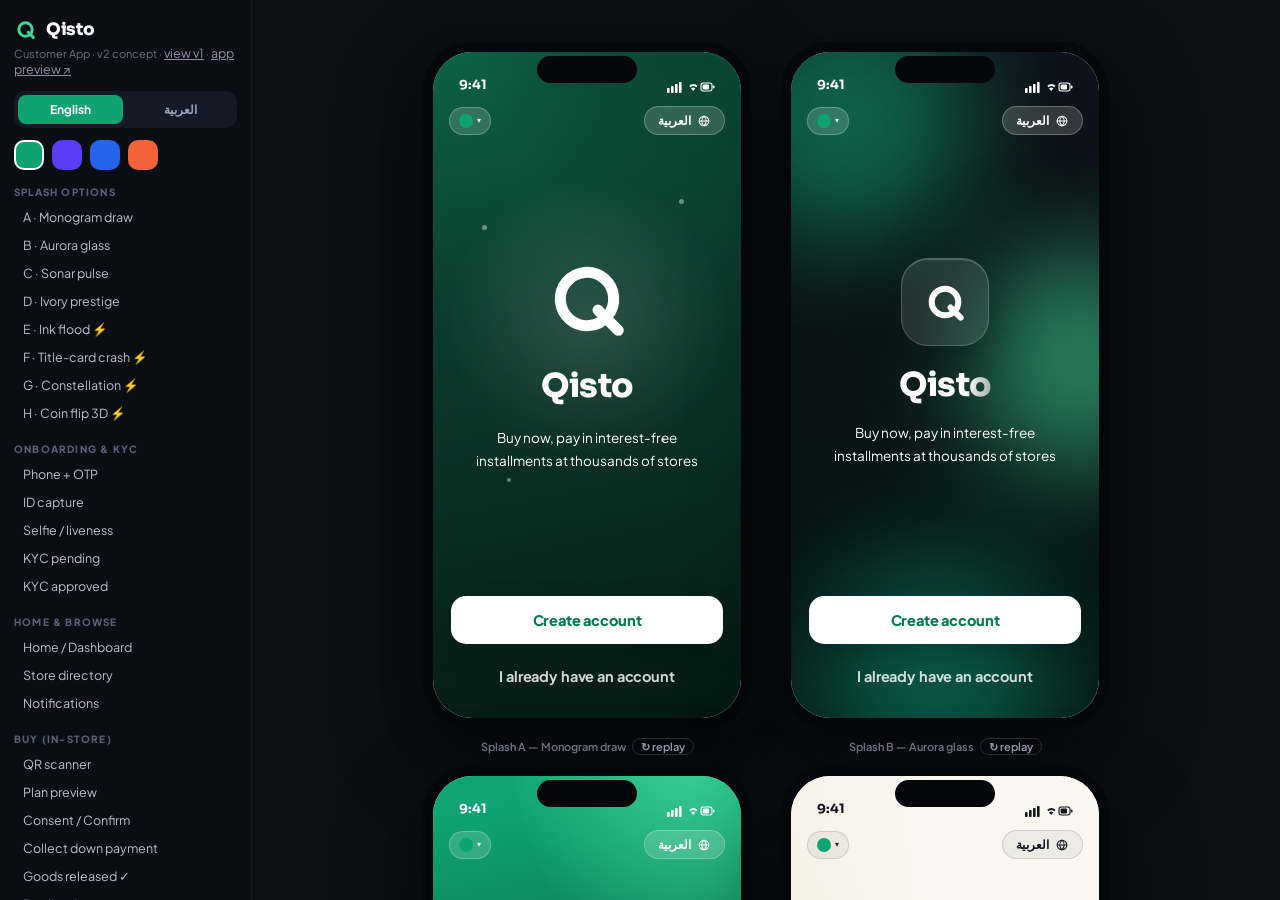
==== commit 1aadd884: "Add 4 dramatic splash options (E ink flood, F title-card crash, G constellation, H 3D coin flip) Co-" ====
--- a/v2.html
+++ b/v2.html
@@ -370,6 +370,78 @@
   .spD .sp-ctas .btn:nth-child(1){animation-delay:2.15s}
   .spD .sp-ctas .btn:nth-child(2){animation-delay:2.28s}
 
+  /* shared dramatic bits */
+  .swave{position:absolute;left:50%;top:50%;width:100%;height:100%;border:2px solid rgba(255,255,255,.65);border-radius:50%;opacity:0;pointer-events:none;transform:translate(-50%,-50%) scale(1);animation:swaveFx 1s cubic-bezier(.2,.6,.4,1) forwards}
+  @keyframes swaveFx{0%{opacity:.85;transform:translate(-50%,-50%) scale(1)}100%{opacity:0;transform:translate(-50%,-50%) scale(2.7)}}
+  .spop{position:absolute;color:#fff;opacity:0;animation:spopFx .75s ease-out forwards;pointer-events:none}
+  @keyframes spopFx{0%{opacity:0;transform:scale(.2) rotate(0deg)}40%{opacity:1;transform:scale(1.2) rotate(16deg)}100%{opacity:0;transform:scale(.55) rotate(32deg)}}
+
+  /* E — ink flood */
+  .spE{background:#07090E}
+  .spE .flood{position:absolute;left:50%;top:44%;width:1340px;height:1340px;margin:-670px 0 0 -670px;border-radius:50%;background:radial-gradient(circle at 40% 34%,var(--brand2) 0%,var(--brand) 40%,var(--brand-d) 74%,var(--hero2) 100%);transform:scale(0);animation:floodIn .95s .15s cubic-bezier(.25,.8,.3,1.05) forwards;z-index:1}
+  @keyframes floodIn{to{transform:scale(1)}}
+  .spE .flash{position:absolute;inset:0;background:#fff;opacity:0;animation:flashFx .5s .95s ease-out;z-index:6;pointer-events:none}
+  @keyframes flashFx{0%{opacity:0}22%{opacity:.3}100%{opacity:0}}
+  .epod{position:relative;display:flex;align-items:center;justify-content:center}
+  .etile{width:88px;height:88px;border-radius:27px;background:#fff;color:var(--brand);display:flex;align-items:center;justify-content:center;box-shadow:0 18px 50px rgba(0,0,0,.42);transform:scale(0);animation:punchIn .55s .9s cubic-bezier(.18,1.7,.3,1) forwards}
+  @keyframes punchIn{to{transform:scale(1)}}
+  .spE .wordmark{overflow:visible}
+  .spE .wordmark b{animation:slamIn .55s cubic-bezier(.2,.8,.3,1) both}
+  @keyframes slamIn{from{opacity:0;transform:translateY(26px) scale(1.5);filter:blur(10px)}to{opacity:1;transform:none;filter:blur(0)}}
+  .spE .sp-tag{animation-delay:1.9s}
+  .spE .sp-ctas .btn:nth-child(1){animation-delay:2.1s}
+  .spE .sp-ctas .btn:nth-child(2){animation-delay:2.22s}
+
+  /* F — cinematic title card */
+  .spF{background:radial-gradient(130% 90% at 50% 118%,var(--hero1) 0%,transparent 52%),linear-gradient(180deg,#07090E 0%,#0C1118 55%,#07090E 100%)}
+  .spF .sp-center{animation:shakeFx .42s 1.02s cubic-bezier(.36,.07,.19,.97) both}
+  @keyframes shakeFx{0%,100%{transform:translate(0,0)}20%{transform:translate(-6px,4px)}40%{transform:translate(5px,-3px)}60%{transform:translate(-4px,2px)}80%{transform:translate(2px,-1px)}}
+  .fpod{position:relative;display:flex;align-items:center;justify-content:center}
+  .fq{color:#fff;opacity:0;transform:scale(7);filter:blur(18px);animation:crashIn .8s .25s cubic-bezier(.32,0,.2,1) forwards;position:relative;z-index:2}
+  @keyframes crashIn{55%{filter:blur(5px)}100%{opacity:1;transform:scale(1);filter:blur(0)}}
+  .fglow{position:absolute;left:50%;top:64%;width:250px;height:95px;transform:translate(-50%,-50%);background:radial-gradient(50% 50% at 50% 50%,var(--brand2),transparent 72%);opacity:0;filter:blur(16px);animation:fglowIn .7s 1.02s ease-out forwards;z-index:1}
+  @keyframes fglowIn{to{opacity:.5}}
+  .fburst i{position:absolute;left:50%;top:50%;width:6px;height:6px;margin:-3px;border-radius:50%;background:var(--brand2);box-shadow:0 0 10px var(--brand2);opacity:0;animation:burstFx .75s 1.02s cubic-bezier(.15,.7,.35,1) forwards}
+  @keyframes burstFx{0%{opacity:1;transform:translate(0,0) scale(1)}100%{opacity:0;transform:translate(var(--dx),var(--dy)) scale(.2)}}
+  .spF .wordmark{overflow:visible}
+  .spF .wordmark b{animation:sideIn .55s cubic-bezier(.2,.8,.3,1) both}
+  @keyframes sideIn{from{opacity:0;transform:translateX(var(--fx,60px));filter:blur(8px)}to{opacity:1;transform:none;filter:blur(0)}}
+  .spF .sp-tag{animation-delay:1.85s}
+  .spF .sp-ctas .btn:nth-child(1){animation-delay:2.05s}
+  .spF .sp-ctas .btn:nth-child(2){animation-delay:2.17s}
+
+  /* G — constellation */
+  .spG{background:radial-gradient(110% 70% at 50% -5%,#0E2018 0%,#070B0D 65%)}
+  .star{position:absolute;width:3px;height:3px;border-radius:50%;background:rgba(255,255,255,.8);animation:twinkle 3.2s ease-in-out infinite}
+  @keyframes twinkle{0%,100%{opacity:.12}50%{opacity:.85}}
+  .gpod{position:relative;width:88px;height:88px;display:flex;align-items:center;justify-content:center}
+  .cv{position:absolute;left:50%;top:50%;width:7px;height:7px;margin:-3.5px;border-radius:50%;background:var(--brand2);box-shadow:0 0 12px var(--brand2);opacity:0;animation:convergeFx 1s cubic-bezier(.5,0,.25,1) forwards}
+  @keyframes convergeFx{0%{opacity:0;transform:translate(var(--sx),var(--sy)) scale(.5)}22%{opacity:1}88%{opacity:.9}100%{opacity:0;transform:translate(0,0) scale(.25)}}
+  .gburst{position:absolute;left:50%;top:50%;width:170px;height:170px;margin:-85px;border-radius:50%;background:radial-gradient(circle,rgba(255,255,255,.7),transparent 62%);opacity:0;transform:scale(.2);filter:blur(4px);animation:gburstFx .7s 1.18s cubic-bezier(.2,.7,.3,1) forwards;pointer-events:none}
+  @keyframes gburstFx{0%{opacity:0;transform:scale(.2)}30%{opacity:.9}100%{opacity:0;transform:scale(1.7)}}
+  .gtile2{width:88px;height:88px;border-radius:27px;background:linear-gradient(150deg,rgba(255,255,255,.18),rgba(255,255,255,.05));border:1px solid rgba(255,255,255,.3);backdrop-filter:blur(8px);display:flex;align-items:center;justify-content:center;color:#fff;opacity:0;filter:blur(9px);transform:scale(.55);animation:matFx .65s 1.3s cubic-bezier(.2,1.2,.3,1) forwards;box-shadow:0 0 60px color-mix(in srgb,var(--brand2) 35%,transparent),0 18px 44px rgba(0,0,0,.45)}
+  @keyframes matFx{to{opacity:1;filter:blur(0);transform:scale(1)}}
+  .spG .sp-tag{animation-delay:2.1s}
+  .spG .sp-ctas .btn:nth-child(1){animation-delay:2.3s}
+  .spG .sp-ctas .btn:nth-child(2){animation-delay:2.42s}
+
+  /* H — coin flip 3D */
+  .spH{background:radial-gradient(130% 100% at 50% -25%,var(--hero1) 0%,#07090E 62%)}
+  .hstage{perspective:760px}
+  .hpod{position:relative;display:flex;align-items:center;justify-content:center}
+  .coin{width:92px;height:92px;border-radius:28px;background:linear-gradient(150deg,var(--brand2) -25%,var(--brand) 45%,var(--brand-d) 115%);display:flex;align-items:center;justify-content:center;color:#fff;position:relative;overflow:hidden;box-shadow:0 24px 52px rgba(0,0,0,.5),inset 0 1px 0 rgba(255,255,255,.4);opacity:0;animation:coinIn 1.25s .25s cubic-bezier(.3,.65,.25,1) forwards;will-change:transform}
+  @keyframes coinIn{0%{opacity:0;transform:rotateY(900deg) translateY(-165px) scale(.3)}12%{opacity:1}78%{transform:rotateY(0deg) translateY(0) scale(1.05)}87%{transform:rotateY(0deg) translateY(4px) scale(1.07,.86)}100%{opacity:1;transform:rotateY(0deg) translateY(0) scale(1)}}
+  .coin::after{content:'';position:absolute;inset:0;background:linear-gradient(115deg,transparent 32%,rgba(255,255,255,.55) 48%,transparent 64%);background-size:240% 100%;background-position:135% 0;opacity:0;animation:specFx 1.4s 1.6s ease-in-out forwards}
+  @keyframes specFx{0%{opacity:0;background-position:135% 0}18%{opacity:1}100%{opacity:0;background-position:-135% 0}}
+  .cshadow{width:120px;height:16px;border-radius:50%;background:rgba(0,0,0,.55);filter:blur(8px);margin-top:16px;opacity:0;transform:scaleX(.25);animation:shadowIn .55s 1.12s ease-out forwards}
+  @keyframes shadowIn{to{opacity:.6;transform:scaleX(1)}}
+  .spH .wordmark{overflow:visible;perspective:520px}
+  .spH .wordmark b{transform-origin:50% 100%;animation:flipIn .6s cubic-bezier(.2,.8,.3,1) both}
+  @keyframes flipIn{from{opacity:0;transform:rotateX(82deg) translateY(10px)}to{opacity:1;transform:none}}
+  .spH .sp-tag{animation-delay:2.15s}
+  .spH .sp-ctas .btn:nth-child(1){animation-delay:2.35s}
+  .spH .sp-ctas .btn:nth-child(2){animation-delay:2.47s}
+
   @media (prefers-reduced-motion:reduce){
     *,*::before,*::after{animation-duration:.001s !important;animation-delay:0s !important;animation-iteration-count:1 !important;transition:none !important}
   }
@@ -392,6 +464,8 @@
   <div class="grp">Splash options</div>
   <a data-go="welcome">A · Monogram draw</a><a data-go="welcomeB">B · Aurora glass</a>
   <a data-go="welcomeC">C · Sonar pulse</a><a data-go="welcomeD">D · Ivory prestige</a>
+  <a data-go="welcomeE">E · Ink flood ⚡</a><a data-go="welcomeF">F · Title-card crash ⚡</a>
+  <a data-go="welcomeG">G · Constellation ⚡</a><a data-go="welcomeH">H · Coin flip 3D ⚡</a>
   <div class="grp">Onboarding & KYC</div>
   <a data-go="phone">Phone + OTP</a><a data-go="idcap">ID capture</a>
   <a data-go="selfie">Selfie / liveness</a><a data-go="pending">KYC pending</a><a data-go="approved">KYC approved</a>
@@ -585,6 +659,64 @@
    <p class="sp-tag">${t.w_tag}</p>
  </div>
  <div class="ftr sp-ctas"><a class="btn inkb" data-go="phone">${t.create}</a><a class="btn gho" data-go="home">${t.have}</a></div>`},
+
+welcomeE:{cap:'Splash E — Ink flood',sp:1,cls:'sp spE',noSb:1,html:t=>`
+ ${sbW}${spTop(t,'we')}
+ <div class="flood"></div><div class="grain"></div><div class="flash"></div>
+ <div class="sp-center">
+   <div class="epod"><span class="swave" style="animation-delay:1.08s"></span><span class="swave" style="animation-delay:1.26s"></span><div class="etile">${MARK(46)}</div></div>
+   <div class="wordmark">${[...'Qisto'].map((c,i)=>`<b style="animation-delay:${(1.3+i*0.06).toFixed(3)}s">${c}</b>`).join('')}</div>
+   <p class="sp-tag">${t.w_tag}</p>
+ </div>
+ <div class="ftr sp-ctas"><a class="btn lite" data-go="phone">${t.create}</a><a class="btn gho w" data-go="home">${t.have}</a></div>`},
+
+welcomeF:{cap:'Splash F — Title-card crash',sp:1,cls:'sp spF',noSb:1,html:t=>`
+ ${sbW}${spTop(t,'wf')}
+ <div class="grain"></div>
+ <div class="sp-center">
+   <div class="fpod">
+     <div class="fglow"></div>
+     <div class="fq">${MARK(112)}</div>
+     <div class="fburst">${[[-96,-64],[88,-72],[-118,8],[112,20],[-70,66],[64,84],[-30,-104],[24,108]].map(p=>`<i style="--dx:${p[0]}px;--dy:${p[1]}px"></i>`).join('')}</div>
+   </div>
+   <div class="wordmark">${[...'Qisto'].map((c,i)=>`<b style="--fx:${i%2?'-60px':'60px'};animation-delay:${(1.32+i*0.05).toFixed(3)}s">${c}</b>`).join('')}</div>
+   <p class="sp-tag">${t.w_tag}</p>
+ </div>
+ <div class="ftr sp-ctas"><a class="btn lite" data-go="phone">${t.create}</a><a class="btn gho w" data-go="home">${t.have}</a></div>`},
+
+welcomeG:{cap:'Splash G — Constellation',sp:1,cls:'sp spG',noSb:1,html:t=>`
+ ${sbW}${spTop(t,'wg')}
+ <div class="grain"></div>
+ ${[[12,18,0],[78,12,1.2],[30,8,2.1],[88,30,.6],[8,52,1.7],[92,64,.3],[18,78,2.4],[70,84,.9]].map(s=>`<span class="star" style="left:${s[0]}%;top:${s[1]}%;animation-delay:${s[2]}s"></span>`).join('')}
+ <div class="sp-center">
+   <div class="gpod">
+     ${[[-150,-180,0],[160,-140,.06],[-200,40,.12],[210,90,.04],[-120,170,.1],[140,180,.16],[-40,-220,.08],[60,-200,.14],[-230,-60,.02],[230,-20,.18],[-80,210,.05],[100,-90,.2]].map(p=>`<i class="cv" style="--sx:${p[0]}px;--sy:${p[1]}px;animation-delay:${(0.25+p[2]).toFixed(2)}s"></i>`).join('')}
+     <div class="gburst"></div>
+     <span class="swave" style="animation-delay:1.5s"></span><span class="swave" style="animation-delay:1.68s"></span>
+     <div class="gtile2">${MARK(46)}</div>
+   </div>
+   <div class="wordmark">${[...'Qisto'].map((c,i)=>`<b style="animation-delay:${(1.6+i*0.055).toFixed(3)}s">${c}</b>`).join('')}</div>
+   <p class="sp-tag">${t.w_tag}</p>
+ </div>
+ <div class="ftr sp-ctas"><a class="btn lite" data-go="phone">${t.create}</a><a class="btn gho w" data-go="home">${t.have}</a></div>`},
+
+welcomeH:{cap:'Splash H — Coin flip 3D',sp:1,cls:'sp spH',noSb:1,html:t=>`
+ ${sbW}${spTop(t,'wh')}
+ <div class="grain"></div>
+ <div class="sp-center">
+   <div class="hstage"><div class="hpod">
+     <span class="swave" style="animation-delay:1.55s"></span><span class="swave" style="animation-delay:1.72s"></span>
+     <span class="spop" style="top:-20px;left:-18px;animation-delay:1.5s">${ic('spark',15)}</span>
+     <span class="spop" style="top:-12px;right:-22px;animation-delay:1.62s">${ic('spark',12)}</span>
+     <span class="spop" style="bottom:-14px;left:-24px;animation-delay:1.7s">${ic('spark',11)}</span>
+     <span class="spop" style="bottom:-22px;right:-14px;animation-delay:1.58s">${ic('spark',13)}</span>
+     <div class="coin">${MARK(46)}</div>
+   </div></div>
+   <div class="cshadow"></div>
+   <div class="wordmark">${[...'Qisto'].map((c,i)=>`<b style="animation-delay:${(1.62+i*0.06).toFixed(3)}s">${c}</b>`).join('')}</div>
+   <p class="sp-tag">${t.w_tag}</p>
+ </div>
+ <div class="ftr sp-ctas"><a class="btn lite" data-go="phone">${t.create}</a><a class="btn gho w" data-go="home">${t.have}</a></div>`},
 
 /* ============ ONBOARDING ============ */
 phone:{cap:'Phone + OTP',html:t=>`
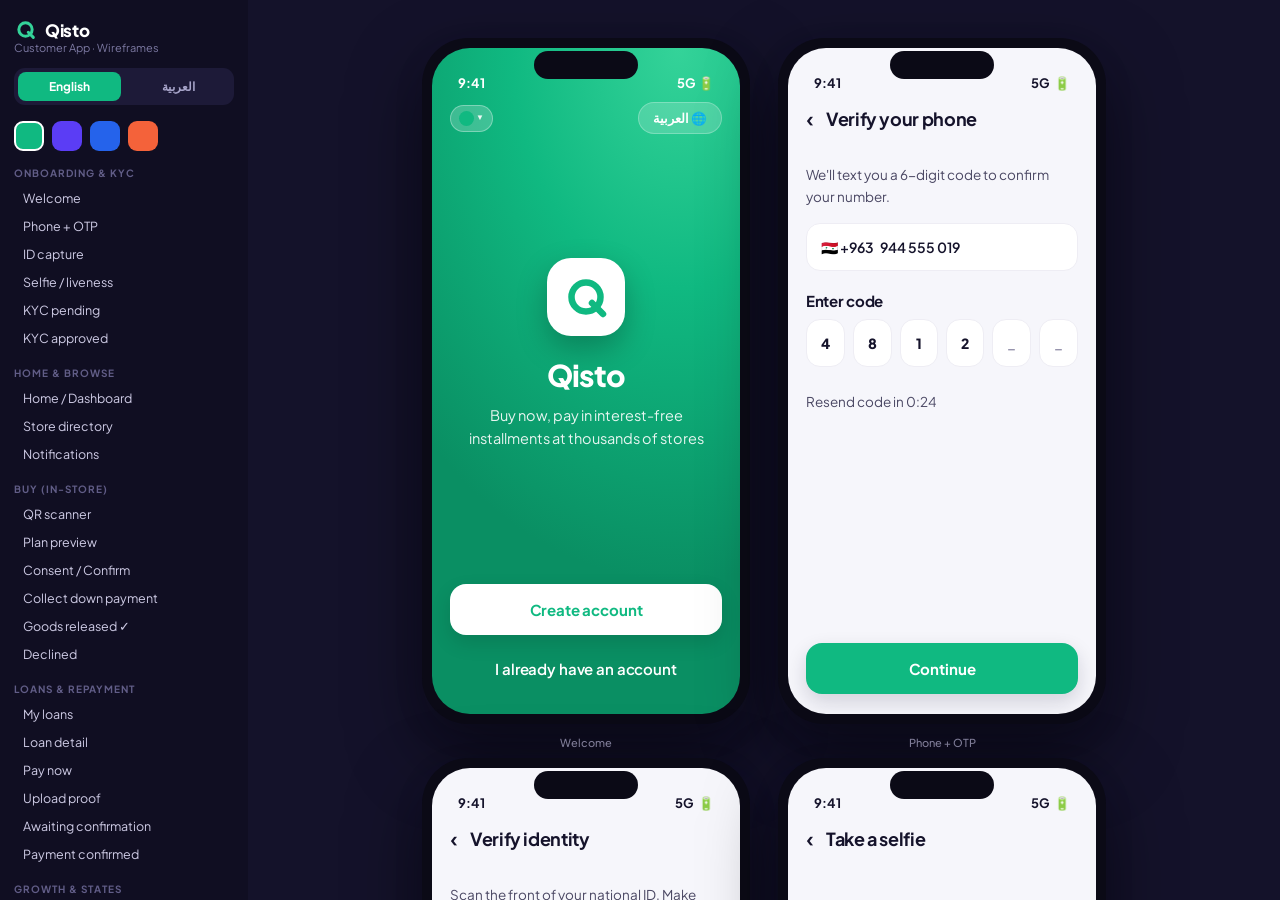
==== commit d50fefc0: "Add v2: two credit lines (Purchase + Daily) and rolling/end-of-month collection toggle Co-Authored-B" ====
--- a/v2.html
+++ b/v2.html
@@ -2,472 +2,181 @@
 <html lang="en">
 <head>
 <meta charset="UTF-8">
-<meta name="viewport" content="width=device-width, initial-scale=1.0, viewport-fit=cover">
-<meta name="theme-color" content="#06231B">
-<title>Qisto — Customer App v2</title>
+<meta name="viewport" content="width=device-width, initial-scale=1.0">
+<title>Qisto — Customer App Wireframes</title>
 <link rel="preconnect" href="https://fonts.googleapis.com">
 <link rel="preconnect" href="https://fonts.gstatic.com" crossorigin>
-<link href="https://fonts.googleapis.com/css2?family=Sora:wght@600;700;800&family=Plus+Jakarta+Sans:wght@400;500;600;700;800&family=IBM+Plex+Sans+Arabic:wght@400;500;600;700&display=swap" rel="stylesheet">
+<link href="https://fonts.googleapis.com/css2?family=Plus+Jakarta+Sans:wght@400;500;600;700;800&family=IBM+Plex+Sans+Arabic:wght@400;500;600;700&display=swap" rel="stylesheet">
 <style>
   :root{
-    --brand:#0EA471; --brand2:#3ED598; --brand-d:#097A52; --brand-l:#E6F6EF;
-    --hero1:#0B3A2C; --hero2:#04150F;
-    --mint:#10B59A; --mint-l:#E2F7F3; --warn:#E8930C; --warn-l:#FDF1DD;
-    --bad:#E5484D; --bad-l:#FDECEC;
-    --ink:#10141D; --ink2:#414A5C; --mut:#8A92A6; --line:#E8EBF0; --bg:#F4F6F8; --card:#fff;
-    --gold1:#D2AC66; --gold2:#F0DCAE;
-    --r:20px;
-    --sh:0 1px 2px rgba(16,20,30,.04), 0 8px 24px rgba(16,20,30,.06);
-    --sh2:0 18px 44px rgba(8,12,20,.18);
+    --brand:#5B3DF5; --brand2:#8B6FFF; --brand-d:#4A2FE0; --brand-l:#efebff;
+    --mint:#10D9A0; --mint-l:#e3faf3; --warn:#FF9F1C; --warn-l:#fff3e2;
+    --bad:#FF5A5F; --bad-l:#ffecee;
+    --ink:#15132b; --ink2:#4a4763; --mut:#9794ad; --line:#eeedf4; --bg:#f6f6fb; --card:#fff;
+    --r:22px; --sh:0 4px 18px rgba(24,20,60,.06); --sh2:0 10px 30px rgba(24,20,60,.10);
     --lat:'Plus Jakarta Sans',-apple-system,'Segoe UI',Roboto,sans-serif;
-    --disp:'Sora',var(--lat);
     --ar:'IBM Plex Sans Arabic','Geeza Pro',Tahoma,sans-serif;
   }
   body[data-theme="green"]{
-    --brand:#0EA471; --brand2:#3ED598; --brand-d:#097A52; --brand-l:#E6F6EF;
-    --hero1:#0B3A2C; --hero2:#04150F; --mint:#10B59A; --mint-l:#E2F7F3;
+    --brand:#10B981; --brand2:#34D399; --brand-d:#0a8f63; --brand-l:#e3f8ef;
+    --mint:#0EA5A5; --mint-l:#e1f6f6;
   }
   body[data-theme="violet"]{
-    --brand:#5B3DF5; --brand2:#927DFF; --brand-d:#4630C9; --brand-l:#EFECFE;
-    --hero1:#221A52; --hero2:#0C0823; --mint:#10D9A0; --mint-l:#E3FAF3;
+    --brand:#5B3DF5; --brand2:#8B6FFF; --brand-d:#4A2FE0; --brand-l:#efebff;
+    --mint:#10D9A0; --mint-l:#e3faf3;
   }
   body[data-theme="ocean"]{
-    --brand:#2563EB; --brand2:#5B8DF8; --brand-d:#1B4FC4; --brand-l:#E9F0FE;
-    --hero1:#16336E; --hero2:#060F24; --mint:#06B6D4; --mint-l:#E0F7FB;
+    --brand:#2563EB; --brand2:#4F84F7; --brand-d:#1b4fc4; --brand-l:#e8effd;
+    --mint:#06B6D4; --mint-l:#e0f7fb;
   }
   body[data-theme="sunset"]{
-    --brand:#F4623A; --brand2:#FF8E63; --brand-d:#C94A22; --brand-l:#FEECE4;
-    --hero1:#5A2210; --hero2:#1E0A03; --mint:#0EA5A5; --mint-l:#E1F6F6;
-  }
-  *{box-sizing:border-box;margin:0;padding:0;-webkit-font-smoothing:antialiased;-webkit-tap-highlight-color:transparent}
-  body{font-family:var(--lat);background:#0C0F14;color:var(--ink);display:flex;min-height:100vh}
-
-  /* ============ dev chrome (sidebar + stage) ============ */
-  .sidebar{width:252px;background:#0A0D13;color:#B9C0CF;padding:18px 14px;overflow-y:auto;height:100vh;position:sticky;top:0;flex-shrink:0;border-inline-end:1px solid #161B24}
-  .sidebar h1{font-size:17px;color:#fff;font-weight:800;letter-spacing:-.02em;font-family:var(--disp);display:flex;align-items:center;gap:9px}
-  .sidebar .sub{font-size:11px;color:#6B7384;margin:4px 0 14px}
-  .sidebar .sub a{display:inline;padding:0;color:#8A93a6;text-decoration:underline}
-  .langtog{display:flex;gap:6px;background:#141926;border-radius:11px;padding:4px;margin-bottom:12px}
-  .langtog button{flex:1;border:none;background:transparent;color:#9AA3B8;font-size:12px;font-weight:700;padding:7px;border-radius:8px;cursor:pointer;font-family:inherit}
+    --brand:#F4623A; --brand2:#FF8A5B; --brand-d:#d84a26; --brand-l:#ffeae3;
+    --mint:#0EA5A5; --mint-l:#e1f6f6;
+  }
+  .themesel{background:rgba(255,255,255,.18);border:1px solid rgba(255,255,255,.28);color:#fff;font-size:12.5px;font-weight:700;padding:7px 12px;border-radius:20px;cursor:pointer;font-family:inherit;-webkit-appearance:none;appearance:none;outline:none}
+  .themesel option{color:#15132b}
+  .swatches{display:flex;gap:8px;margin-bottom:16px}
+  .sw{width:30px;height:30px;border-radius:9px;border:2px solid transparent;cursor:pointer;padding:0}
+  .sw.on{border-color:#fff}
+  .cpick{position:relative}
+  .cpick-btn{display:flex;align-items:center;gap:2px;background:rgba(255,255,255,.2);border:1px solid rgba(255,255,255,.32);border-radius:20px;padding:5px 8px;cursor:pointer;color:#fff;line-height:0}
+  .cdot{width:15px;height:15px;border-radius:50%;display:inline-block;border:none;padding:0}
+  .cmenu{position:absolute;top:36px;inset-inline-start:0;background:#fff;border-radius:16px;padding:9px;display:none;box-shadow:0 14px 32px rgba(0,0,0,.28);z-index:70}
+  .cmenu.open{display:flex;gap:9px}
+  .cmenu .cdot.pick{width:26px;height:26px;cursor:pointer;border:2px solid #fff;box-shadow:0 0 0 1.5px #e6e6f0}
+  .cmenu .cdot.pick:hover{transform:scale(1.12)}
+  .seg{display:flex;background:var(--brand-l);border-radius:14px;padding:4px;margin-bottom:14px}
+  .seg button{flex:1;border:none;background:transparent;color:var(--brand);font-weight:700;font-size:13px;padding:10px;border-radius:10px;cursor:pointer;font-family:inherit}
+  .seg button.on{background:var(--brand);color:#fff;box-shadow:0 3px 8px rgba(20,18,50,.15)}
+  .optcard{border:2px solid var(--line);border-radius:16px;padding:14px;margin-bottom:11px;cursor:pointer;background:#fff}
+  .optcard.on{border-color:var(--brand);background:var(--brand-l)}
+  .optcard .ohead{display:flex;justify-content:space-between;align-items:center;font-weight:700;font-size:14px}
+  .radio{width:19px;height:19px;border-radius:50%;border:2px solid var(--mut);flex-shrink:0}
+  .optcard.on .radio{border-color:var(--brand);background:var(--brand);box-shadow:inset 0 0 0 3.5px #fff}
+  .linetag{font-size:10px;font-weight:700;padding:3px 9px;border-radius:20px;background:var(--brand-l);color:var(--brand);white-space:nowrap}
+  .linetag.daily{background:var(--warn-l);color:#c9760a}
+  *{box-sizing:border-box;margin:0;padding:0;-webkit-font-smoothing:antialiased}
+  body{font-family:var(--lat);background:#14122a;color:var(--ink);display:flex;min-height:100vh}
+  /* sidebar (dev chrome) */
+  .sidebar{width:248px;background:#100e22;color:#cfcce6;padding:18px 14px;overflow-y:auto;height:100vh;position:sticky;top:0;flex-shrink:0}
+  .sidebar h1{font-size:17px;color:#fff;font-weight:800;letter-spacing:-.02em}
+  .sidebar .sub{font-size:11px;color:#7d7aa3;margin-bottom:14px}
+  .langtog{display:flex;gap:6px;background:#1d1a38;border-radius:11px;padding:4px;margin-bottom:16px}
+  .langtog button{flex:1;border:none;background:transparent;color:#a6a3c8;font-size:12px;font-weight:700;padding:7px;border-radius:8px;cursor:pointer;font-family:inherit}
   .langtog button.on{background:var(--brand);color:#fff}
-  .swatches{display:flex;gap:8px;margin-bottom:14px}
-  .sw{width:30px;height:30px;border-radius:10px;border:2px solid transparent;cursor:pointer;padding:0}
-  .sw.on{border-color:#fff}
-  .sidebar .grp{font-size:10px;text-transform:uppercase;letter-spacing:.12em;color:#586075;margin:16px 0 5px;font-weight:800}
-  .sidebar a{display:block;font-size:12.5px;color:#B9C0CF;padding:6px 9px;border-radius:8px;cursor:pointer;text-decoration:none}
-  .sidebar a:hover{background:#171D2A;color:#fff}
+  .sidebar .grp{font-size:10px;text-transform:uppercase;letter-spacing:.1em;color:#615d87;margin:15px 0 5px;font-weight:700}
+  .sidebar a{display:block;font-size:12.5px;color:#cfcce6;padding:6px 9px;border-radius:8px;cursor:pointer;text-decoration:none}
+  .sidebar a:hover{background:#231f3f;color:#fff}
   .sidebar a.active{background:var(--brand);color:#fff}
-  .stage{flex:1;display:flex;flex-wrap:wrap;gap:38px 30px;align-items:flex-start;justify-content:center;padding:42px;overflow-y:auto;height:100vh}
-  .scapt{position:absolute;bottom:-26px;left:0;width:100%;text-align:center;font-size:11px;color:#717A8E;font-weight:600}
-  .scapt .rp{cursor:pointer;color:#9AA3B8;border:1px solid #2A3140;border-radius:10px;padding:1px 8px;margin-inline-start:6px}
-  .scapt .rp:hover{color:#fff;border-color:#3C4456}
-
-  /* app mode (client preview) */
+  .stage{flex:1;display:flex;flex-wrap:wrap;gap:34px 28px;align-items:flex-start;justify-content:center;padding:38px;overflow-y:auto;height:100vh}
+  /* mobile app mode (client preview) */
   body.appmode{display:block}
   body.appmode .sidebar{display:none}
-  body.appmode .stage{display:flex;flex-wrap:nowrap;align-items:center;justify-content:center;padding:0;height:100dvh;background:#0C0F14}
+  body.appmode .stage{display:flex;flex-wrap:nowrap;align-items:center;justify-content:center;padding:0;height:100dvh;background:#14122a}
   body.appmode .scapt{display:none}
   @media(max-width:700px){
     body.appmode .phone{width:100vw;height:100dvh;border-radius:0;padding:0;background:none;box-shadow:none}
     body.appmode .island{display:none}
     body.appmode .screenwrap{border-radius:0}
-    body.appmode .stat{padding-top:calc(8px + env(safe-area-inset-top));height:auto}
-    body.appmode .nav{padding-bottom:calc(12px + env(safe-area-inset-bottom))}
-  }
-
-  /* ============ phone frame ============ */
-  .phone{width:328px;height:686px;background:#05070A;border-radius:48px;padding:10px;box-shadow:var(--sh2),0 34px 80px rgba(0,0,0,.55);flex-shrink:0;position:relative}
-  .screenwrap{width:100%;height:100%;background:var(--bg);border-radius:39px;overflow:hidden;position:relative}
-  .island{position:absolute;top:14px;left:50%;transform:translateX(-50%);width:100px;height:27px;background:#05070A;border-radius:16px;z-index:50}
-  .screen{display:flex;flex-direction:column;height:100%;animation:scrIn .32s ease}
+    body.appmode .stat{padding-top:calc(7px + env(safe-area-inset-top))}
+  }
+  /* phone */
+  .phone{width:328px;height:686px;background:#0b0a16;border-radius:46px;padding:10px;box-shadow:var(--sh2),0 30px 70px rgba(0,0,0,.5);flex-shrink:0;position:relative}
+  .screenwrap{width:100%;height:100%;background:var(--bg);border-radius:38px;overflow:hidden;position:relative}
+  .island{position:absolute;top:13px;left:50%;transform:translateX(-50%);width:104px;height:28px;background:#0b0a16;border-radius:16px;z-index:50}
+  .screen{display:flex;flex-direction:column;height:100%;animation:f .3s ease}
   .screen[dir="rtl"]{font-family:var(--ar)}
-  .screen[dir="rtl"] .bk svg,.screen[dir="rtl"] .chev svg{transform:scaleX(-1)}
-  @keyframes scrIn{from{opacity:0;transform:translateY(8px)}to{opacity:1;transform:none}}
-
-  /* status bar */
-  .stat{height:48px;display:flex;align-items:flex-end;justify-content:space-between;padding:0 26px 7px;font-size:13px;font-weight:700;flex-shrink:0;z-index:6;position:relative}
-  .stat .tm{font-family:var(--disp);font-weight:700;font-size:13px}
-  .stat.w{color:#fff}
+  .screen[dir="rtl"] .bk{transform:scaleX(-1)}
+  @keyframes f{from{opacity:0;transform:translateY(8px)}to{opacity:1;transform:none}}
+  .scapt{position:absolute;bottom:-25px;left:0;width:100%;text-align:center;font-size:11px;color:#86839f;font-weight:500}
+  .stat{height:50px;display:flex;align-items:flex-end;justify-content:space-between;padding:0 26px 7px;font-size:13px;font-weight:700;flex-shrink:0}
   .screen[data-bg="brand"] .stat{color:#fff}
-  .screen.dark{background:#0A0D13}
-
-  /* ============ shared components ============ */
-  .body{flex:1;overflow-y:auto;padding:16px 18px}
+  /* generic */
+  .body{flex:1;overflow-y:auto;padding:18px}
   .body::-webkit-scrollbar{width:0}
-  .body>*{animation:up .5s cubic-bezier(.16,.84,.3,1) both}
-  .body>*:nth-child(1){animation-delay:.02s}.body>*:nth-child(2){animation-delay:.07s}
-  .body>*:nth-child(3){animation-delay:.12s}.body>*:nth-child(4){animation-delay:.17s}
-  .body>*:nth-child(5){animation-delay:.22s}.body>*:nth-child(6){animation-delay:.26s}
-  .body>*:nth-child(n+7){animation-delay:.3s}
-  @keyframes up{from{opacity:0;transform:translateY(10px)}to{opacity:1;transform:none}}
-  @keyframes fadeup{from{opacity:0;transform:translateY(12px)}to{opacity:1;transform:none}}
-
-  .top{display:flex;align-items:center;justify-content:center;position:relative;padding:8px 18px 12px;flex-shrink:0}
-  .top h2{font-size:16px;font-weight:800;letter-spacing:-.02em}
-  .top.start{justify-content:flex-start}
-  .top.start h2{font-size:20px}
-  .bk{position:absolute;inset-inline-start:16px;top:3px;width:34px;height:34px;border-radius:50%;background:#fff;border:1px solid var(--line);display:flex;align-items:center;justify-content:center;cursor:pointer;color:var(--ink);box-shadow:0 1px 2px rgba(16,20,30,.05)}
-  h1,h2,h3{letter-spacing:-.02em}
-  h3{font-size:14.5px;font-weight:800;margin-bottom:9px}
-  .sech{display:flex;justify-content:space-between;align-items:center;margin:4px 2px 10px}
-  .sech h3{margin:0}
-  .link{font-size:12px;font-weight:700;color:var(--brand);cursor:pointer}
-  p.m{font-size:13px;color:var(--ink2);line-height:1.65}
-  .sm{font-size:12px}
+  .top{display:flex;align-items:center;gap:12px;padding:6px 18px 14px}
+  .top .bk{font-size:22px;color:var(--ink);cursor:pointer;font-weight:600}
+  .top h2{font-size:18px;font-weight:700;letter-spacing:-.02em}
+  h2,h1,h3{letter-spacing:-.02em}
+  h3{font-size:15px;font-weight:700;margin-bottom:9px}
+  p.m{font-size:13.5px;color:var(--ink2);line-height:1.6}
+  .card{background:var(--card);border-radius:var(--r);padding:17px;box-shadow:var(--sh);margin-bottom:13px}
+  .btn{display:block;width:100%;background:var(--brand);color:#fff;border:none;padding:16px;border-radius:16px;font-size:15px;font-weight:700;cursor:pointer;text-align:center;text-decoration:none;font-family:inherit;box-shadow:0 8px 20px rgba(20,18,50,.16);letter-spacing:-.01em}
+  .btn:active{transform:scale(.98)}
+  .btn.sec{background:var(--brand-l);color:var(--brand);box-shadow:none}
+  .btn.gho{background:transparent;color:var(--mut);box-shadow:none;font-weight:600}
+  .btn.lite{background:#fff;color:var(--brand);box-shadow:0 8px 20px rgba(0,0,0,.12)}
+  .ftr{padding:14px 18px 20px;flex-shrink:0}
+  .ftr .btn+.btn{margin-top:8px}
+  .pill{display:inline-flex;align-items:center;gap:5px;font-size:11.5px;font-weight:700;padding:5px 11px;border-radius:20px}
+  .pill.ok{background:var(--mint-l);color:#06a47a} .pill.warn{background:var(--warn-l);color:#c9760a}
+  .pill.bad{background:var(--bad-l);color:#e23b40} .pill.b{background:var(--brand-l);color:var(--brand)}
+  .row{display:flex;justify-content:space-between;align-items:center;font-size:14px;padding:10px 0;font-weight:500}
+  .row+.row{border-top:1px solid var(--line)}
   .mut{color:var(--mut);font-weight:500} .b{font-weight:700} .center{text-align:center}
-  .disp{font-family:var(--disp)}
-  .big{font-size:25px;font-weight:800;letter-spacing:-.03em;font-family:var(--disp)}
-  .big small{font-size:13px;font-weight:700;opacity:.75;letter-spacing:0}
-
-  .card{background:var(--card);border:1px solid var(--line);border-radius:var(--r);padding:16px;box-shadow:var(--sh);margin-bottom:12px}
-  .card.soft{background:#FBFCFD;box-shadow:none}
-  .card.press{cursor:pointer;transition:transform .12s}
-  .card.press:active{transform:scale(.985)}
-
-  .btn{display:flex;align-items:center;justify-content:center;gap:8px;width:100%;background:linear-gradient(140deg,var(--brand2) -40%,var(--brand) 55%,var(--brand-d) 130%);color:#fff;border:none;padding:15px;border-radius:15px;font-size:14.5px;font-weight:800;cursor:pointer;text-align:center;text-decoration:none;font-family:inherit;box-shadow:0 10px 22px rgba(10,16,24,.18);letter-spacing:-.01em;transition:transform .12s}
-  .btn:active{transform:translateY(1px) scale(.985)}
-  .btn.sec{background:var(--brand-l);color:var(--brand-d);box-shadow:none}
-  .btn.gho{background:transparent;color:var(--mut);box-shadow:none;font-weight:700}
-  .btn.gho.w{color:rgba(255,255,255,.82)}
-  .btn.lite{background:#fff;color:var(--brand-d);box-shadow:0 10px 26px rgba(0,0,0,.18)}
-  .btn.inkb{background:var(--ink);box-shadow:0 10px 22px rgba(16,20,29,.2)}
-  .btn.danger{background:linear-gradient(140deg,#FF7A6E -30%,var(--bad) 60%)}
-  .ftr{padding:12px 18px 18px;flex-shrink:0}
-  .ftr .btn+.btn{margin-top:8px}
-
-  .pill{display:inline-flex;align-items:center;gap:6px;font-size:11px;font-weight:800;padding:5px 11px;border-radius:20px;letter-spacing:0}
-  .pill .dt{width:6px;height:6px;border-radius:50%;background:currentColor;flex-shrink:0}
-  .pill .dt.pul{animation:pulse 1.5s ease-in-out infinite}
-  @keyframes pulse{0%,100%{opacity:1}50%{opacity:.25}}
-  .pill.ok{background:var(--mint-l);color:#078066} .pill.warn{background:var(--warn-l);color:#B36F03}
-  .pill.bad{background:var(--bad-l);color:#D03338} .pill.b{background:var(--brand-l);color:var(--brand-d)}
-
-  .row{display:flex;justify-content:space-between;align-items:center;font-size:13.5px;padding:10px 0;font-weight:500;gap:10px}
-  .row+.row{border-top:1px solid var(--line)}
-
-  .field{display:flex;align-items:center;gap:10px;background:#fff;border:1.5px solid var(--line);border-radius:14px;padding:13px 14px;font-size:13.5px;margin-bottom:10px;color:var(--mut);font-weight:600}
-  .field.filled{color:var(--ink);font-weight:700}
-  .field .fic{color:var(--mut);flex-shrink:0;display:flex}
-
-  .otp{display:flex;gap:8px;margin:8px 0 14px}
-  .otp b{flex:1;height:50px;border-radius:13px;background:#fff;border:1.5px solid var(--line);display:flex;align-items:center;justify-content:center;font-size:19px;font-weight:700;font-family:var(--disp);color:var(--ink)}
-  .otp b.a{border-color:var(--brand);box-shadow:0 0 0 3px var(--brand-l)}
-  .caret{width:2px;height:20px;background:var(--brand);border-radius:2px;animation:blink 1s steps(2) infinite}
-  @keyframes blink{50%{opacity:0}}
-
-  .iconbtn{position:relative;width:40px;height:40px;border-radius:50%;background:#fff;border:1px solid var(--line);display:flex;align-items:center;justify-content:center;cursor:pointer;color:var(--ink);box-shadow:0 1px 2px rgba(16,20,30,.05)}
-  .reddot{position:absolute;top:9px;inset-inline-end:10px;width:8px;height:8px;background:var(--bad);border-radius:50%;border:1.5px solid #fff}
-  .avatar{width:42px;height:42px;border-radius:50%;background:linear-gradient(140deg,var(--brand2),var(--brand) 75%);color:#fff;display:flex;align-items:center;justify-content:center;font-weight:800;font-family:var(--disp);font-size:16px;flex-shrink:0;box-shadow:0 4px 10px rgba(10,16,24,.16)}
-  .hrow{display:flex;justify-content:space-between;align-items:center;margin-bottom:14px}
-  .hgreet{display:flex;align-items:center;gap:11px}
-  .hgreet h2{font-size:17px}
-
+  .field{background:#fff;border:1.5px solid var(--line);border-radius:14px;padding:14px;font-size:14px;margin-bottom:10px;color:var(--mut);font-weight:600}
+  .big{font-size:26px;font-weight:800;letter-spacing:-.03em}
+  /* brand */
+  .screen[data-bg="brand"]{background:radial-gradient(120% 80% at 80% 0%,var(--brand2) 0%,var(--brand) 45%,var(--brand-d) 100%)}
+  .hero{flex:1;display:flex;flex-direction:column;justify-content:center;align-items:center;color:#fff;text-align:center;padding:32px}
+  .hero h1{font-size:27px;font-weight:800} .hero .logo{width:78px;height:78px;background:#fff;color:var(--brand);border-radius:24px;display:flex;align-items:center;justify-content:center;font-size:38px;margin-bottom:20px;box-shadow:0 12px 30px rgba(0,0,0,.25)}
+  .badge{width:90px;height:90px;border-radius:50%;display:flex;align-items:center;justify-content:center;font-size:44px;margin:0 auto 16px}
+  .glass{background:rgba(255,255,255,.16);backdrop-filter:blur(8px);border:1px solid rgba(255,255,255,.18);border-radius:20px}
+  .lvlbadge{background:rgba(255,255,255,.22);font-size:11px;font-weight:800;padding:4px 11px;border-radius:20px;letter-spacing:.04em}
   /* credit card */
-  .creditcard{position:relative;overflow:hidden;border-radius:24px;padding:19px 19px 17px;color:#fff;margin-bottom:13px;background:radial-gradient(140% 110% at 90% -20%,var(--brand2) 0%,transparent 50%),linear-gradient(150deg,var(--brand) 25%,var(--brand-d) 90%);box-shadow:0 16px 34px rgba(10,16,24,.2)}
-  .creditcard .lab{font-size:11px;opacity:.85;font-weight:600;letter-spacing:.02em}
-  .creditcard .wm{position:absolute;inset-inline-end:-24px;bottom:-32px;opacity:.1;transform:rotate(-14deg);pointer-events:none}
-  .creditcard .shine{position:absolute;top:-10%;bottom:-10%;width:55%;background:linear-gradient(100deg,transparent,rgba(255,255,255,.18),transparent);transform:skewX(-18deg) translateX(-260%);animation:shine 1.5s .7s cubic-bezier(.4,0,.2,1) forwards;pointer-events:none}
-  @keyframes shine{to{transform:skewX(-18deg) translateX(340%)}}
-  .ccrow{display:flex;justify-content:space-between;align-items:center;margin-bottom:13px}
-  .ccfoot{display:flex;justify-content:space-between;font-size:10.5px;opacity:.85;font-weight:600}
-  .lvlbadge{background:rgba(255,255,255,.2);border:1px solid rgba(255,255,255,.22);font-size:10px;font-weight:800;padding:4px 11px;border-radius:20px;letter-spacing:.08em;font-family:var(--disp)}
-  .bar{height:7px;background:rgba(255,255,255,.26);border-radius:6px;margin:10px 0 7px;overflow:hidden}
-  .bar i{display:block;height:100%;background:#fff;border-radius:6px;transform-origin:left;animation:grow .9s .4s cubic-bezier(.2,.7,.2,1) both}
-  .screen[dir="rtl"] .bar i{transform-origin:right}
-  @keyframes grow{from{transform:scaleX(0)}}
-  .bar.lt{background:var(--line)} .bar.lt i{background:var(--brand)}
-
-  /* quick actions */
-  .qa{display:grid;grid-template-columns:repeat(4,1fr);gap:9px;margin:0 0 13px}
-  .qit{background:#fff;border:1px solid var(--line);border-radius:16px;padding:11px 4px 9px;display:flex;flex-direction:column;align-items:center;gap:6px;font-size:10.5px;font-weight:700;color:var(--ink2);cursor:pointer;box-shadow:var(--sh);transition:transform .12s}
-  .qit:active{transform:scale(.94)}
-  .qit .qic{width:33px;height:33px;border-radius:11px;background:var(--brand-l);color:var(--brand-d);display:flex;align-items:center;justify-content:center}
-
-  .banner{display:flex;gap:11px;align-items:center;border-radius:16px;padding:12px 14px;margin-bottom:13px;font-size:12.5px}
-  .banner .bic{width:34px;height:34px;border-radius:11px;background:rgba(255,255,255,.7);display:flex;align-items:center;justify-content:center;flex-shrink:0}
-  .banner.okb{background:var(--mint-l);color:#0A6E58}
-  .banner.wb{background:var(--warn-l);color:#8A5803}
-  .banner.bb{background:var(--bad-l);color:#B02A2F}
-
-  .empty{border:1.5px dashed #D5DAE2;border-radius:18px;padding:24px 18px;text-align:center;color:var(--mut);background:#FBFCFD}
-  .empty .eic{width:44px;height:44px;border-radius:14px;background:var(--brand-l);color:var(--brand-d);display:flex;align-items:center;justify-content:center;margin:0 auto 10px}
-
-  .chips{display:flex;gap:7px;margin-bottom:14px;flex-wrap:wrap}
-  .chip{font-size:11.5px;font-weight:700;padding:7px 13px;border-radius:20px;background:#fff;border:1.5px solid var(--line);color:var(--mut);cursor:pointer}
-  .chip.on{background:var(--brand);border-color:var(--brand);color:#fff;box-shadow:0 4px 10px rgba(10,16,24,.14)}
-
-  .store{display:flex;gap:12px;align-items:center;background:#fff;border:1px solid var(--line);border-radius:16px;padding:12px;margin-bottom:9px;box-shadow:var(--sh);cursor:pointer;transition:transform .12s}
-  .store:active{transform:scale(.985)}
-  .slogo{width:42px;height:42px;border-radius:13px;display:flex;align-items:center;justify-content:center;flex-shrink:0}
-  .chev{color:#C2C8D4;display:flex}
-
-  .notif{display:flex;gap:12px;padding:12px 2px;border-bottom:1px solid var(--line);font-size:12.5px;align-items:flex-start}
-  .notif .ic{width:38px;height:38px;border-radius:12px;display:flex;align-items:center;justify-content:center;flex-shrink:0}
-
-  .conf{font-size:13px;display:flex;gap:10px;align-items:flex-start;padding:9px 0;line-height:1.55}
-  .ck{width:22px;height:22px;background:var(--brand);border-radius:7px;flex-shrink:0;display:flex;align-items:center;justify-content:center;color:#fff}
-
-  .upbox{border:1.5px dashed #C9CFDA;border-radius:18px;padding:26px 16px;text-align:center;color:var(--mut);font-size:12.5px;background:#FBFCFD;font-weight:600;line-height:1.7;cursor:pointer}
-  .upbox .uic{width:46px;height:46px;border-radius:15px;background:var(--brand-l);color:var(--brand-d);display:flex;align-items:center;justify-content:center;margin:0 auto 10px}
-
-  .vcopy{display:flex;align-items:center;gap:7px;font-weight:700}
-  .cpy{width:26px;height:26px;border-radius:8px;background:var(--brand-l);color:var(--brand-d);display:flex;align-items:center;justify-content:center;cursor:pointer;flex-shrink:0}
-
+  .creditcard{background:radial-gradient(130% 90% at 85% 10%,var(--brand2),var(--brand) 55%,var(--brand-d));border-radius:22px;padding:20px;color:#fff;margin-bottom:15px;box-shadow:0 14px 30px rgba(20,18,50,.22);position:relative;overflow:hidden}
+  .creditcard::after{content:'';position:absolute;right:-30px;top:-30px;width:120px;height:120px;background:rgba(255,255,255,.12);border-radius:50%}
+  .creditcard .lab{font-size:11px;opacity:.85;font-weight:600}
+  .bar{height:8px;background:rgba(255,255,255,.28);border-radius:6px;margin:11px 0 7px;overflow:hidden}
+  .bar i{display:block;height:100%;background:#fff;border-radius:6px}
+  /* scan */
+  .scanview{flex:1;background:#0f0d1c;display:flex;flex-direction:column;align-items:center;justify-content:center;color:#fff;position:relative}
+  .scanbox{width:190px;height:190px;border-radius:28px;position:relative;box-shadow:0 0 0 3px var(--brand2)}
+  .scanbox span{position:absolute;width:26px;height:26px;border:3px solid var(--mint)}
+  .scanbox .tl{top:-3px;left:-3px;border-right:0;border-bottom:0;border-radius:12px 0 0 0}
+  .scanbox .tr{top:-3px;right:-3px;border-left:0;border-bottom:0;border-radius:0 12px 0 0}
+  .scanbox .bl{bottom:-3px;left:-3px;border-right:0;border-top:0;border-radius:0 0 0 12px}
+  .scanbox .br{bottom:-3px;right:-3px;border-left:0;border-top:0;border-radius:0 0 12px 0}
+  .scanbox::after{content:'';position:absolute;left:10px;right:10px;top:50%;height:2px;background:var(--mint);box-shadow:0 0 14px var(--mint)}
   /* timeline */
-  .timeline .step{display:flex;gap:12px;padding-bottom:18px;position:relative;align-items:flex-start}
-  .timeline .step:last-child{padding-bottom:2px}
-  .timeline .dot{width:26px;height:26px;border-radius:50%;display:flex;align-items:center;justify-content:center;font-size:12px;font-weight:800;flex-shrink:0;z-index:2;font-family:var(--disp)}
-  .timeline .step:not(:last-child)::before{content:'';position:absolute;inset-inline-start:12px;top:27px;bottom:3px;width:2px;background:var(--line)}
-  .dot.done{background:var(--mint);color:#fff}
-  .dot.cur{background:var(--brand);color:#fff;box-shadow:0 0 0 4px var(--brand-l);animation:pulse 2.2s ease-in-out infinite}
-  .dot.todo{background:#EEF1F5;color:var(--mut)}
-
-  /* schedule mini-rail */
-  .sched{position:relative;padding:2px 0}
-  .sched::before{content:'';position:absolute;inset-inline-start:5px;top:12px;bottom:12px;width:2px;background:var(--line)}
-  .srow{display:flex;align-items:center;gap:11px;padding:7px 0;font-size:13px}
-  .sdot{width:12px;height:12px;border-radius:50%;background:#fff;border:2.5px solid #D5DAE2;z-index:1;flex-shrink:0}
-  .sdot.on{border-color:var(--brand);background:var(--brand-l)}
-  .sdate{color:var(--mut);font-weight:600;width:52px;flex-shrink:0}
-  .samt{font-weight:700;flex:1}
-
-  /* hero (brand) screens */
-  .screen[data-bg="brand"]{background:radial-gradient(120% 80% at 85% -10%,var(--brand2) 0%,transparent 52%),radial-gradient(90% 60% at -10% 108%,var(--brand-d) 0%,transparent 55%),linear-gradient(168deg,var(--brand) 5%,var(--hero1) 62%,var(--hero2) 118%)}
-  .hero{flex:1;display:flex;flex-direction:column;justify-content:center;align-items:center;color:#fff;text-align:center;padding:30px;position:relative;z-index:3}
-  .hero>*{animation:fadeup .55s cubic-bezier(.16,.84,.3,1) both}
-  .hero>*:nth-child(1){animation-delay:.05s}.hero>*:nth-child(2){animation-delay:.14s}
-  .hero>*:nth-child(3){animation-delay:.23s}.hero>*:nth-child(4){animation-delay:.32s}
-  .hero>*:nth-child(5){animation-delay:.41s}
-  .hero h1{font-size:24px;font-weight:800;font-family:var(--disp)}
-  .glass{background:rgba(255,255,255,.12);backdrop-filter:blur(10px);border:1px solid rgba(255,255,255,.16);border-radius:20px}
-  .gbadge{width:84px;height:84px;border-radius:26px;display:flex;align-items:center;justify-content:center;margin:0 auto 18px;color:#fff}
-  .grain{position:absolute;inset:0;pointer-events:none;opacity:.06;mix-blend-mode:overlay;background-image:url("data:image/svg+xml,%3Csvg xmlns='http://www.w3.org/2000/svg' width='140' height='140'%3E%3Cfilter id='n'%3E%3CfeTurbulence type='fractalNoise' baseFrequency='0.85' numOctaves='2' stitchTiles='stitch'/%3E%3C/filter%3E%3Crect width='140' height='140' filter='url(%23n)'/%3E%3C/svg%3E")}
-
-  /* success / fail marks */
-  .okmark{width:84px;height:84px;margin:0 auto 18px;display:block}
-  .okmark .c{stroke:rgba(255,255,255,.95);stroke-width:4.5;fill:rgba(255,255,255,.1);stroke-dasharray:176;stroke-dashoffset:176;animation:draw .7s .15s cubic-bezier(.6,0,.3,1) forwards}
-  .okmark .k{stroke:#fff;stroke-width:5.5;stroke-linecap:round;stroke-linejoin:round;fill:none;stroke-dasharray:40;stroke-dashoffset:40;animation:draw .45s .85s cubic-bezier(.2,.7,.3,1) forwards}
-  @keyframes draw{to{stroke-dashoffset:0}}
-  .xmark{width:78px;height:78px;margin:0 auto 16px;display:block}
-  .xmark .c{stroke:var(--bad);stroke-width:4.5;fill:var(--bad-l);stroke-dasharray:176;stroke-dashoffset:176;animation:draw .7s .1s cubic-bezier(.6,0,.3,1) forwards}
-  .xmark .k{stroke:var(--bad);stroke-width:5.5;stroke-linecap:round;fill:none;stroke-dasharray:30;stroke-dashoffset:30;animation:draw .4s .75s cubic-bezier(.2,.7,.3,1) forwards}
-
-  .spinner{width:54px;height:54px;border-radius:50%;border:4px solid var(--brand-l);border-top-color:var(--brand);animation:rot .9s linear infinite;margin:0 auto 16px}
-  @keyframes rot{to{transform:rotate(360deg)}}
-
-  .badge{width:84px;height:84px;border-radius:26px;display:flex;align-items:center;justify-content:center;margin:0 auto 16px}
-
-  /* scan screen */
-  .scanview{flex:1;background:linear-gradient(175deg,#10141C, #07090E);display:flex;flex-direction:column;align-items:center;justify-content:center;color:#fff;position:relative}
-  .scanbox{width:198px;height:198px;border-radius:26px;position:relative;background:rgba(255,255,255,.03)}
-  .scanbox span{position:absolute;width:28px;height:28px;border:3.5px solid var(--brand2)}
-  .scanbox .tl{top:0;left:0;border-right:0;border-bottom:0;border-radius:13px 0 0 0}
-  .scanbox .tr{top:0;right:0;border-left:0;border-bottom:0;border-radius:0 13px 0 0}
-  .scanbox .bl{bottom:0;left:0;border-right:0;border-top:0;border-radius:0 0 0 13px}
-  .scanbox .br{bottom:0;right:0;border-left:0;border-top:0;border-radius:0 0 13px 0}
-  .scanbox .ln{position:absolute;left:12px;right:12px;top:12px;height:2.5px;border-radius:3px;background:var(--brand2);box-shadow:0 0 18px var(--brand2);animation:scanl 2.3s ease-in-out infinite alternate}
-  @keyframes scanl{to{transform:translateY(172px)}}
-  .scanhint{margin-top:24px;font-size:12.5px;opacity:.6;padding:0 38px;text-align:center;line-height:1.6}
-
-  /* selfie */
-  .selring{position:relative;width:206px;height:206px;margin:10px auto}
-  .selring::before{content:'';position:absolute;inset:-11px;border:2px dashed var(--brand2);border-radius:50%;animation:rot 16s linear infinite}
-  .selring .ph{position:absolute;inset:0;border-radius:50%;background:linear-gradient(175deg,#171C26,#0A0D13);display:flex;align-items:center;justify-content:center;color:#5A6478}
-
+  .timeline .step{display:flex;gap:13px;padding-bottom:16px;position:relative}
+  .timeline .dot{width:28px;height:28px;border-radius:50%;display:flex;align-items:center;justify-content:center;font-size:13px;font-weight:700;flex-shrink:0;z-index:2}
+  .timeline .step:not(:last-child)::before{content:'';position:absolute;inset-inline-start:14px;top:28px;bottom:2px;width:2px;background:var(--line)}
+  .upbox{border:2px dashed #cdc8ec;border-radius:18px;padding:30px;text-align:center;color:var(--mut);font-size:13px;background:#faf9ff;font-weight:600}
+  .store{display:flex;gap:12px;align-items:center;padding:13px 0;border-bottom:1px solid var(--line)}
+  .slogo{width:46px;height:46px;border-radius:14px;background:var(--brand-l);display:flex;align-items:center;justify-content:center;font-size:22px;flex-shrink:0}
+  .notif{display:flex;gap:12px;padding:13px 0;border-bottom:1px solid var(--line);font-size:13px}
+  .notif .ic{width:38px;height:38px;border-radius:12px;display:flex;align-items:center;justify-content:center;flex-shrink:0;font-size:17px}
+  .conf{font-size:13.5px;display:flex;gap:10px;align-items:flex-start;padding:9px 0;line-height:1.5}
+  .ck{width:22px;height:22px;background:var(--brand);border-radius:7px;flex-shrink:0;display:flex;align-items:center;justify-content:center;color:#fff;font-size:13px;font-weight:800}
+  .chips{display:flex;gap:8px;margin-bottom:15px;flex-wrap:wrap}
+  .chip{font-size:12px;font-weight:600;padding:7px 13px;border-radius:20px;background:#fff;border:1.5px solid var(--line);color:var(--mut)}
+  .chip.on{background:var(--ink);color:#fff;border-color:var(--ink)}
   /* nav */
-  .nav{display:flex;align-items:flex-end;background:rgba(255,255,255,.95);backdrop-filter:blur(16px);border-top:1px solid var(--line);flex-shrink:0;padding:7px 4px 11px}
-  .nav .tab{flex:1;display:flex;flex-direction:column;align-items:center;gap:3px;font-size:9.5px;color:var(--mut);cursor:pointer;font-weight:700}
-  .nav .tab .tic{display:flex;align-items:center;justify-content:center;width:46px;height:27px;border-radius:14px;color:inherit;transition:background .2s}
-  .nav .tab.active{color:var(--brand-d)}
-  .nav .tab.active .tic{background:var(--brand-l)}
-  .nav .scanwrap{flex:1;display:flex;justify-content:center;cursor:pointer}
-  .scanbtn{width:54px;height:54px;margin-top:-31px;border-radius:50%;background:linear-gradient(140deg,var(--brand2),var(--brand) 70%);border:4px solid #fff;color:#fff;display:flex;align-items:center;justify-content:center;box-shadow:0 10px 22px rgba(10,16,24,.3);transition:transform .12s}
-  .scanwrap:active .scanbtn{transform:scale(.92)}
-
-  /* level-up sparkles */
-  .sprk{position:absolute;color:rgba(255,255,255,.85);opacity:0;animation:risefx 2.8s ease-out infinite;pointer-events:none}
-  @keyframes risefx{0%{opacity:0;transform:translateY(26px) scale(.5)}22%{opacity:.95}100%{opacity:0;transform:translateY(-95px) scale(1.15)}}
-  .lvlmorph{display:flex;align-items:center;gap:9px;justify-content:center}
-  .lvlmorph .old{opacity:0;animation:lvOld .6s .5s forwards}
-  .lvlmorph .arr{opacity:0;animation:fadeup .4s .9s forwards;display:flex;color:rgba(255,255,255,.8)}
-  .lvlmorph .new{opacity:0;background:#fff;color:var(--brand-d);border-color:#fff;animation:lvNew .55s 1.15s cubic-bezier(.18,1.3,.3,1) forwards}
-  @keyframes lvOld{from{opacity:0;transform:translateY(8px)}to{opacity:.55;transform:none}}
-  @keyframes lvNew{from{opacity:0;transform:scale(.5)}to{opacity:1;transform:scale(1)}}
-
-  /* ============ splash screens ============ */
-  .sp{position:relative;overflow:hidden;color:#fff}
-  .sptop{display:flex;justify-content:space-between;align-items:center;gap:10px;padding:6px 16px;position:relative;z-index:8}
-  .sp-center{flex:1;display:flex;flex-direction:column;align-items:center;justify-content:center;text-align:center;padding:28px;position:relative;z-index:4}
-  .sp-tag{opacity:0;font-size:13.5px;line-height:1.7;margin-top:16px;max-width:235px;animation:fadeup .7s both}
-  .sp-ctas{position:relative;z-index:5}
-  .sp-ctas .btn{opacity:0;animation:fadeup .6s both}
-  .wordmark{display:flex;overflow:hidden;margin-top:20px;padding-bottom:4px}
-  .wordmark b{font-family:var(--disp);font-weight:800;font-size:33px;letter-spacing:-.02em;display:inline-block;transform:translateY(115%);animation:lrise .55s cubic-bezier(.2,.7,.2,1) forwards}
-  @keyframes lrise{to{transform:none}}
-  .cpick{position:relative}
-  .cpick-btn{display:flex;align-items:center;gap:4px;background:rgba(255,255,255,.16);border:1px solid rgba(255,255,255,.26);border-radius:20px;padding:6px 9px;cursor:pointer;color:#fff;line-height:0}
-  .carr{font-size:8px;opacity:.9}
-  .cdot{width:14px;height:14px;border-radius:50%;display:inline-block;border:none;padding:0}
-  .cmenu{position:absolute;top:36px;inset-inline-start:0;background:#fff;border-radius:16px;padding:9px;display:none;box-shadow:0 14px 32px rgba(0,0,0,.3);z-index:70}
-  .cmenu.open{display:flex;gap:9px}
-  .cmenu .cdot.pick{width:26px;height:26px;cursor:pointer;border:2px solid #fff;box-shadow:0 0 0 1.5px #E6E6F0}
-  .langpill{display:flex;align-items:center;gap:6px;background:rgba(255,255,255,.16);border:1px solid rgba(255,255,255,.26);color:#fff;font-size:12px;font-weight:700;padding:6px 13px;border-radius:20px;cursor:pointer}
-
-  /* A — monogram draw */
-  .spA{background:radial-gradient(130% 90% at 82% -15%,var(--hero1) 0%,transparent 55%),linear-gradient(168deg,var(--brand-d) -25%,var(--hero1) 38%,var(--hero2) 105%)}
-  .spA .sp-glow{position:absolute;width:330px;height:330px;left:50%;top:40%;transform:translate(-50%,-50%);background:radial-gradient(circle,rgba(255,255,255,.13),transparent 62%);animation:breathe 5.5s ease-in-out 1.6s infinite;pointer-events:none}
-  @keyframes breathe{0%,100%{opacity:.7;transform:translate(-50%,-50%) scale(1)}50%{opacity:1;transform:translate(-50%,-50%) scale(1.12)}}
-  .qd-ring{stroke-dasharray:183;stroke-dashoffset:183;animation:draw 1s .3s cubic-bezier(.55,0,.3,1) forwards}
-  .qd-tail{stroke-dasharray:33;stroke-dashoffset:33;animation:draw .35s 1.25s cubic-bezier(.2,.7,.3,1) forwards}
-  .spA .sp-tag{animation-delay:1.85s}
-  .spA .sp-ctas .btn:nth-child(1){animation-delay:2.05s}
-  .spA .sp-ctas .btn:nth-child(2){animation-delay:2.18s}
-  .pt{position:absolute;width:5px;height:5px;border-radius:50%;background:rgba(255,255,255,.4);animation:floaty 7s ease-in-out infinite;pointer-events:none}
-  @keyframes floaty{0%,100%{transform:translateY(0);opacity:.35}50%{transform:translateY(-22px);opacity:.8}}
-
-  /* B — aurora glass */
-  .spB{background:linear-gradient(175deg,#0D1119 10%,var(--hero2) 100%)}
-  .blob{position:absolute;border-radius:50%;filter:blur(54px);opacity:.55;pointer-events:none}
-  .blob.b1{width:250px;height:250px;background:var(--brand);top:-60px;inset-inline-start:-70px;animation:drift1 11s ease-in-out infinite alternate}
-  .blob.b2{width:220px;height:220px;background:var(--brand2);top:30%;inset-inline-end:-90px;animation:drift2 13s ease-in-out infinite alternate}
-  .blob.b3{width:240px;height:240px;background:var(--mint);bottom:-80px;inset-inline-start:8%;animation:drift3 12s ease-in-out infinite alternate;opacity:.4}
-  @keyframes drift1{to{transform:translate(46px,52px) scale(1.18)}}
-  @keyframes drift2{to{transform:translate(-56px,-34px) scale(1.12)}}
-  @keyframes drift3{to{transform:translate(40px,-48px) scale(1.22)}}
-  .gtile{width:88px;height:88px;border-radius:27px;background:rgba(255,255,255,.1);backdrop-filter:blur(12px);border:1px solid rgba(255,255,255,.2);display:flex;align-items:center;justify-content:center;color:#fff;box-shadow:0 22px 50px rgba(0,0,0,.35),inset 0 1px 0 rgba(255,255,255,.22);opacity:0;animation:pop .9s .25s cubic-bezier(.18,1.25,.3,1) forwards}
-  @keyframes pop{from{opacity:0;transform:scale(.55) translateY(16px)}to{opacity:1;transform:none}}
-  .shimmer{font-family:var(--disp);font-size:33px;font-weight:800;letter-spacing:-.02em;margin-top:18px;background:linear-gradient(100deg,#fff 32%,rgba(255,255,255,.4) 50%,#fff 68%);background-size:230% 100%;-webkit-background-clip:text;background-clip:text;color:transparent;opacity:0;animation:fadeup .6s .75s both,sheen 3.4s 1.6s ease-in-out infinite}
-  @keyframes sheen{0%{background-position:125% 0}100%{background-position:-125% 0}}
-  .spB .sp-tag{animation-delay:1.05s}
-  .spB .sp-ctas .btn:nth-child(1){animation-delay:1.3s}
-  .spB .sp-ctas .btn:nth-child(2){animation-delay:1.42s}
-
-  /* C — sonar pulse */
-  .spC{background:radial-gradient(120% 80% at 85% -10%,var(--brand2) 0%,transparent 52%),linear-gradient(168deg,var(--brand) 5%,var(--hero1) 70%,var(--hero2) 120%)}
-  .sonarwrap{position:relative;width:190px;height:190px;display:flex;align-items:center;justify-content:center}
-  .ring{position:absolute;inset:48px;border:1.5px solid rgba(255,255,255,.55);border-radius:50%;opacity:0;animation:sonar 2.7s cubic-bezier(.2,.6,.4,1) infinite}
-  .ring.r2{animation-delay:.9s}.ring.r3{animation-delay:1.8s}
-  @keyframes sonar{0%{opacity:0;transform:scale(.55)}18%{opacity:.85}100%{opacity:0;transform:scale(2.05)}}
-  .orbit{position:absolute;inset:14px;animation:rot 7s linear infinite;pointer-events:none}
-  .orbit i{position:absolute;top:-4px;left:50%;width:8px;height:8px;margin-left:-4px;border-radius:50%;background:#fff;box-shadow:0 0 14px rgba(255,255,255,.95)}
-  .ctile{width:86px;height:86px;border-radius:26px;background:#fff;color:var(--brand);display:flex;align-items:center;justify-content:center;box-shadow:0 18px 42px rgba(0,0,0,.32);animation:tileBr 3.4s ease-in-out infinite}
-  @keyframes tileBr{0%,100%{transform:scale(1)}50%{transform:scale(1.05)}}
-  .spC .wordmark b{animation-delay:.5s}
-  .spC .sp-tag{animation-delay:.95s}
-  .spC .sp-ctas .btn:nth-child(1){animation-delay:1.2s}
-  .spC .sp-ctas .btn:nth-child(2){animation-delay:1.32s}
-
-  /* D — ivory prestige */
-  .spD{background:#FAF7F1;color:var(--ink)}
-  .spD .silk{position:absolute;inset:-55%;background:conic-gradient(from 0deg,transparent 8%,rgba(14,164,113,.06) 22%,transparent 42%,rgba(16,20,29,.04) 60%,transparent 78%,rgba(210,172,102,.07) 90%,transparent 100%);animation:rot 16s linear infinite;pointer-events:none}
-  .spD .cpick-btn,.spD .langpill{background:rgba(16,20,29,.05);border-color:rgba(16,20,29,.14);color:var(--ink)}
-  .dtile{width:84px;height:84px;border-radius:25px;background:linear-gradient(150deg,var(--brand-d) -10%,var(--hero1) 55%,var(--hero2) 130%);color:#fff;display:flex;align-items:center;justify-content:center;box-shadow:0 20px 42px rgba(16,20,29,.22),inset 0 1px 0 rgba(255,255,255,.25);border:1px solid rgba(210,172,102,.35);opacity:0;animation:pop .85s .25s cubic-bezier(.18,1.25,.3,1) forwards}
-  .trackin{font-family:var(--disp);font-weight:800;font-size:27px;color:var(--ink);letter-spacing:.42em;text-indent:.42em;margin-top:22px;opacity:0;animation:track 1.1s .85s cubic-bezier(.2,.7,.2,1) forwards}
-  @keyframes track{to{letter-spacing:.1em;text-indent:.1em;opacity:1}}
-  .goldline{width:54px;height:2px;border-radius:2px;margin-top:13px;background:linear-gradient(90deg,var(--gold1),var(--gold2));transform:scaleX(0);animation:gline .6s 1.7s cubic-bezier(.2,.7,.2,1) forwards}
-  @keyframes gline{to{transform:scaleX(1)}}
-  .spD .sp-tag{color:var(--ink2);opacity:0;animation-delay:1.95s}
-  .spD .sp-ctas .btn:nth-child(1){animation-delay:2.15s}
-  .spD .sp-ctas .btn:nth-child(2){animation-delay:2.28s}
-
-  /* shared dramatic bits */
-  .swave{position:absolute;left:50%;top:50%;width:100%;height:100%;border:2px solid rgba(255,255,255,.65);border-radius:50%;opacity:0;pointer-events:none;transform:translate(-50%,-50%) scale(1);animation:swaveFx 1s cubic-bezier(.2,.6,.4,1) forwards}
-  @keyframes swaveFx{0%{opacity:.85;transform:translate(-50%,-50%) scale(1)}100%{opacity:0;transform:translate(-50%,-50%) scale(2.7)}}
-  .spop{position:absolute;color:#fff;opacity:0;animation:spopFx .75s ease-out forwards;pointer-events:none}
-  @keyframes spopFx{0%{opacity:0;transform:scale(.2) rotate(0deg)}40%{opacity:1;transform:scale(1.2) rotate(16deg)}100%{opacity:0;transform:scale(.55) rotate(32deg)}}
-
-  /* E — ink flood */
-  .spE{background:#07090E}
-  .spE .flood{position:absolute;left:50%;top:44%;width:1340px;height:1340px;margin:-670px 0 0 -670px;border-radius:50%;background:radial-gradient(circle at 40% 34%,var(--brand2) 0%,var(--brand) 40%,var(--brand-d) 74%,var(--hero2) 100%);transform:scale(0);animation:floodIn .95s .15s cubic-bezier(.25,.8,.3,1.05) forwards;z-index:1}
-  @keyframes floodIn{to{transform:scale(1)}}
-  .spE .flash{position:absolute;inset:0;background:#fff;opacity:0;animation:flashFx .5s .95s ease-out;z-index:6;pointer-events:none}
-  @keyframes flashFx{0%{opacity:0}22%{opacity:.3}100%{opacity:0}}
-  .epod{position:relative;display:flex;align-items:center;justify-content:center}
-  .etile{width:88px;height:88px;border-radius:27px;background:#fff;color:var(--brand);display:flex;align-items:center;justify-content:center;box-shadow:0 18px 50px rgba(0,0,0,.42);transform:scale(0);animation:punchIn .55s .9s cubic-bezier(.18,1.7,.3,1) forwards}
-  @keyframes punchIn{to{transform:scale(1)}}
-  .spE .wordmark{overflow:visible}
-  .spE .wordmark b{animation:slamIn .55s cubic-bezier(.2,.8,.3,1) both}
-  @keyframes slamIn{from{opacity:0;transform:translateY(26px) scale(1.5);filter:blur(10px)}to{opacity:1;transform:none;filter:blur(0)}}
-  .spE .sp-tag{animation-delay:1.9s}
-  .spE .sp-ctas .btn:nth-child(1){animation-delay:2.1s}
-  .spE .sp-ctas .btn:nth-child(2){animation-delay:2.22s}
-
-  /* F — cinematic title card */
-  .spF{background:radial-gradient(130% 90% at 50% 118%,var(--hero1) 0%,transparent 52%),linear-gradient(180deg,#07090E 0%,#0C1118 55%,#07090E 100%)}
-  .spF .sp-center{animation:shakeFx .42s 1.02s cubic-bezier(.36,.07,.19,.97) both}
-  @keyframes shakeFx{0%,100%{transform:translate(0,0)}20%{transform:translate(-6px,4px)}40%{transform:translate(5px,-3px)}60%{transform:translate(-4px,2px)}80%{transform:translate(2px,-1px)}}
-  .fpod{position:relative;display:flex;align-items:center;justify-content:center}
-  .fq{color:#fff;opacity:0;transform:scale(7);filter:blur(18px);animation:crashIn .8s .25s cubic-bezier(.32,0,.2,1) forwards;position:relative;z-index:2}
-  @keyframes crashIn{55%{filter:blur(5px)}100%{opacity:1;transform:scale(1);filter:blur(0)}}
-  .fglow{position:absolute;left:50%;top:64%;width:250px;height:95px;transform:translate(-50%,-50%);background:radial-gradient(50% 50% at 50% 50%,var(--brand2),transparent 72%);opacity:0;filter:blur(16px);animation:fglowIn .7s 1.02s ease-out forwards;z-index:1}
-  @keyframes fglowIn{to{opacity:.5}}
-  .fburst i{position:absolute;left:50%;top:50%;width:6px;height:6px;margin:-3px;border-radius:50%;background:var(--brand2);box-shadow:0 0 10px var(--brand2);opacity:0;animation:burstFx .75s 1.02s cubic-bezier(.15,.7,.35,1) forwards}
-  @keyframes burstFx{0%{opacity:1;transform:translate(0,0) scale(1)}100%{opacity:0;transform:translate(var(--dx),var(--dy)) scale(.2)}}
-  .spF .wordmark{overflow:visible}
-  .spF .wordmark b{animation:sideIn .55s cubic-bezier(.2,.8,.3,1) both}
-  @keyframes sideIn{from{opacity:0;transform:translateX(var(--fx,60px));filter:blur(8px)}to{opacity:1;transform:none;filter:blur(0)}}
-  .spF .sp-tag{animation-delay:1.85s}
-  .spF .sp-ctas .btn:nth-child(1){animation-delay:2.05s}
-  .spF .sp-ctas .btn:nth-child(2){animation-delay:2.17s}
-
-  /* G — constellation */
-  .spG{background:radial-gradient(110% 70% at 50% -5%,#0E2018 0%,#070B0D 65%)}
-  .star{position:absolute;width:3px;height:3px;border-radius:50%;background:rgba(255,255,255,.8);animation:twinkle 3.2s ease-in-out infinite}
-  @keyframes twinkle{0%,100%{opacity:.12}50%{opacity:.85}}
-  .gpod{position:relative;width:88px;height:88px;display:flex;align-items:center;justify-content:center}
-  .cv{position:absolute;left:50%;top:50%;width:7px;height:7px;margin:-3.5px;border-radius:50%;background:var(--brand2);box-shadow:0 0 12px var(--brand2);opacity:0;animation:convergeFx 1s cubic-bezier(.5,0,.25,1) forwards}
-  @keyframes convergeFx{0%{opacity:0;transform:translate(var(--sx),var(--sy)) scale(.5)}22%{opacity:1}88%{opacity:.9}100%{opacity:0;transform:translate(0,0) scale(.25)}}
-  .gburst{position:absolute;left:50%;top:50%;width:170px;height:170px;margin:-85px;border-radius:50%;background:radial-gradient(circle,rgba(255,255,255,.7),transparent 62%);opacity:0;transform:scale(.2);filter:blur(4px);animation:gburstFx .7s 1.18s cubic-bezier(.2,.7,.3,1) forwards;pointer-events:none}
-  @keyframes gburstFx{0%{opacity:0;transform:scale(.2)}30%{opacity:.9}100%{opacity:0;transform:scale(1.7)}}
-  .gtile2{width:88px;height:88px;border-radius:27px;background:linear-gradient(150deg,rgba(255,255,255,.18),rgba(255,255,255,.05));border:1px solid rgba(255,255,255,.3);backdrop-filter:blur(8px);display:flex;align-items:center;justify-content:center;color:#fff;opacity:0;filter:blur(9px);transform:scale(.55);animation:matFx .65s 1.3s cubic-bezier(.2,1.2,.3,1) forwards;box-shadow:0 0 60px color-mix(in srgb,var(--brand2) 35%,transparent),0 18px 44px rgba(0,0,0,.45)}
-  @keyframes matFx{to{opacity:1;filter:blur(0);transform:scale(1)}}
-  .spG .sp-tag{animation-delay:2.1s}
-  .spG .sp-ctas .btn:nth-child(1){animation-delay:2.3s}
-  .spG .sp-ctas .btn:nth-child(2){animation-delay:2.42s}
-
-  /* H — coin flip 3D */
-  .spH{background:radial-gradient(130% 100% at 50% -25%,var(--hero1) 0%,#07090E 62%)}
-  .hstage{perspective:760px}
-  .hpod{position:relative;display:flex;align-items:center;justify-content:center}
-  .coin{width:92px;height:92px;border-radius:28px;background:linear-gradient(150deg,var(--brand2) -25%,var(--brand) 45%,var(--brand-d) 115%);display:flex;align-items:center;justify-content:center;color:#fff;position:relative;overflow:hidden;box-shadow:0 24px 52px rgba(0,0,0,.5),inset 0 1px 0 rgba(255,255,255,.4);opacity:0;animation:coinIn 1.25s .25s cubic-bezier(.3,.65,.25,1) forwards;will-change:transform}
-  @keyframes coinIn{0%{opacity:0;transform:rotateY(900deg) translateY(-165px) scale(.3)}12%{opacity:1}78%{transform:rotateY(0deg) translateY(0) scale(1.05)}87%{transform:rotateY(0deg) translateY(4px) scale(1.07,.86)}100%{opacity:1;transform:rotateY(0deg) translateY(0) scale(1)}}
-  .coin::after{content:'';position:absolute;inset:0;background:linear-gradient(115deg,transparent 32%,rgba(255,255,255,.55) 48%,transparent 64%);background-size:240% 100%;background-position:135% 0;opacity:0;animation:specFx 1.4s 1.6s ease-in-out forwards}
-  @keyframes specFx{0%{opacity:0;background-position:135% 0}18%{opacity:1}100%{opacity:0;background-position:-135% 0}}
-  .cshadow{width:120px;height:16px;border-radius:50%;background:rgba(0,0,0,.55);filter:blur(8px);margin-top:16px;opacity:0;transform:scaleX(.25);animation:shadowIn .55s 1.12s ease-out forwards}
-  @keyframes shadowIn{to{opacity:.6;transform:scaleX(1)}}
-  .spH .wordmark{overflow:visible;perspective:520px}
-  .spH .wordmark b{transform-origin:50% 100%;animation:flipIn .6s cubic-bezier(.2,.8,.3,1) both}
-  @keyframes flipIn{from{opacity:0;transform:rotateX(82deg) translateY(10px)}to{opacity:1;transform:none}}
-  .spH .sp-tag{animation-delay:2.15s}
-  .spH .sp-ctas .btn:nth-child(1){animation-delay:2.35s}
-  .spH .sp-ctas .btn:nth-child(2){animation-delay:2.47s}
-
-  @media (prefers-reduced-motion:reduce){
-    *,*::before,*::after{animation-duration:.001s !important;animation-delay:0s !important;animation-iteration-count:1 !important;transition:none !important}
-  }
+  .nav{display:flex;background:#fff;border-top:1px solid var(--line);flex-shrink:0;padding:9px 0 8px}
+  .nav>div{flex:1;text-align:center;font-size:10px;color:var(--mut);cursor:pointer;font-weight:600}
+  .nav .ic{font-size:19px;display:block;margin-bottom:3px}
+  .nav>div.active{color:var(--brand)}
+  .nav .scan{margin-top:-30px}
+  .nav .scanbtn{width:54px;height:54px;background:linear-gradient(135deg,var(--brand2),var(--brand));border-radius:50%;color:#fff;display:flex;align-items:center;justify-content:center;font-size:23px;margin:0 auto 3px;box-shadow:0 8px 18px rgba(20,18,50,.3)}
 </style>
 </head>
 <body data-theme="green">
 <div class="sidebar">
-  <h1><span style="width:23px;height:23px;display:inline-block;color:var(--brand2)"><svg width="23" height="23" viewBox="0 0 100 100" fill="none" xmlns="http://www.w3.org/2000/svg"><circle cx="50" cy="50" r="29" stroke="currentColor" stroke-width="13"/><line x1="62" y1="62" x2="84" y2="84" stroke="currentColor" stroke-width="13" stroke-linecap="round"/></svg></span>Qisto</h1>
-  <div class="sub">Customer App · v2 concept · <a href="index.html">view v1</a> · <a href="?app">app preview ↗</a></div>
+  <h1 style="display:flex;align-items:center;gap:8px"><span style="width:23px;height:23px;display:inline-block;color:var(--brand2)"><svg width="23" height="23" viewBox="0 0 100 100" fill="none" xmlns="http://www.w3.org/2000/svg" style="color:inherit"><circle cx="50" cy="50" r="29" stroke="currentColor" stroke-width="13"/><line x1="62" y1="62" x2="84" y2="84" stroke="currentColor" stroke-width="13" stroke-linecap="round"/></svg></span>Qisto</h1>
+  <div class="sub">Customer App · Wireframes</div>
   <div class="langtog">
     <button id="lang-en" class="on" onclick="setLang('en')">English</button>
     <button id="lang-ar" onclick="setLang('ar')">العربية</button>
   </div>
   <div class="swatches">
-    <button class="sw" data-th="green" onclick="setTheme('green')" style="background:#0EA471" title="Green"></button>
+    <button class="sw" data-th="green" onclick="setTheme('green')" style="background:#10B981" title="Green"></button>
     <button class="sw" data-th="violet" onclick="setTheme('violet')" style="background:#5B3DF5" title="Violet"></button>
     <button class="sw" data-th="ocean" onclick="setTheme('ocean')" style="background:#2563EB" title="Ocean"></button>
     <button class="sw" data-th="sunset" onclick="setTheme('sunset')" style="background:#F4623A" title="Sunset"></button>
   </div>
-  <div class="grp">Splash options</div>
-  <a data-go="welcome">A · Monogram draw</a><a data-go="welcomeB">B · Aurora glass</a>
-  <a data-go="welcomeC">C · Sonar pulse</a><a data-go="welcomeD">D · Ivory prestige</a>
-  <a data-go="welcomeE">E · Ink flood ⚡</a><a data-go="welcomeF">F · Title-card crash ⚡</a>
-  <a data-go="welcomeG">G · Constellation ⚡</a><a data-go="welcomeH">H · Coin flip 3D ⚡</a>
   <div class="grp">Onboarding & KYC</div>
-  <a data-go="phone">Phone + OTP</a><a data-go="idcap">ID capture</a>
+  <a data-go="welcome">Welcome</a><a data-go="phone">Phone + OTP</a><a data-go="idcap">ID capture</a>
   <a data-go="selfie">Selfie / liveness</a><a data-go="pending">KYC pending</a><a data-go="approved">KYC approved</a>
   <div class="grp">Home & Browse</div>
   <a data-go="home">Home / Dashboard</a><a data-go="stores">Store directory</a><a data-go="notifs">Notifications</a>
@@ -484,7 +193,7 @@
 
 <script>
 const L = {
-en:{ dir:'ltr',
+en:{ dir:'ltr', bk:'‹',
  w_tag:'Buy now, pay in interest-free installments at thousands of stores', create:'Create account', have:'I already have an account',
  ph_title:'Verify your phone', ph_sub:"We'll text you a 6-digit code to confirm your number.", ph_code:'Enter code', ph_resend:'Resend code in 0:24', cont:'Continue',
  id_title:'Verify identity', id_sub:'Scan the front of your national ID. Make sure it\'s well-lit and readable.', id_warn:'🇸🇾 Syrian ID not auto-readable? Tap “Submit manually” — our team reviews within 24h.', id_cap:'Capture ID', id_man:'Submit manually',
@@ -492,27 +201,28 @@
  pd_title:'Reviewing your details', pd_sub:"This usually takes a few minutes. We'll notify you the moment you're approved.", pd_ph:'Phone verified', pd_id:'ID verified', pd_match:'Identity match', done:'Done', inrev:'In review', pd_demo:'(demo) Continue to approved',
  ap_title:"You're approved!", ap_sub:"Welcome to Qisto. Here's your starting credit line.", ap_limit:'credit limit · 60% down payment', ap_tip:'Pay on time to level up → bigger limit, smaller down payment.', ap_cta:'Start shopping',
  hi:'Hola,', name:'María 👋', avail:'Available to spend', used:'Used', limit:'Limit', nextpay:'Next payment', nopay:'No payments due 🎉', scanpay:'Scan to pay in store', activeloans:'Active loans', noloans:'No active loans yet.\\nScan a store QR to make your first purchase.',
- qa_scan:'Scan', qa_hist:'History', see_all:'See all',
  stores:'Stores', search:'Search stores…', c_all:'All', c_gro:'Groceries', c_pha:'Pharmacy', c_ele:'Electronics', c_fas:'Fashion',
  st1:'Supermercado Central', st1d:'Groceries · in-store + online', st2:'Farmacia La Salud', st2d:'Pharmacy · in-store', st3:'TecnoStore', st3d:'Electronics · in-store + online', st4:'ModaVe', st4d:'Fashion · online', st5:'MotoMax', st5d:'Vehicles · in-store',
  notifs:'Notifications', n1:'You leveled up to Nivel 2!', n1d:'Bigger limit, lower down payment · 2h ago', n2:'Payment confirmed', n2d:'Farmacia confirmed your 280,000 SYP · yesterday', n3:'Payment due in 2 days', n3d:'Installment #2 · 280,000 SYP · ref LN-5821', n4:'Purchase approved', n4d:'Supermercado Central · 1,200,000 SYP · 3 days ago',
  sc_sub:'Scan the QR shown by the cashier', sc_hint:'The store enters the amount — you just scan and confirm.', sc_demo:'(demo) Simulate scan',
  pl_title:'Your payment plan', pl_today:'Pay today (down payment)', pl_then:'Then 3 payments of', pl_freq:'Frequency', pl_freqv:'Every 14 days · 0% interest', pl_sched:'Schedule', today:'Today', duenow:'due now', pl_uses:'Uses 1,200,000 SYP of your available credit.',
  cf_title:'Confirm purchase', cf_total:'Total', cf_down:'Down payment today', cf_inst:'3 installments', cf_agree:'Credit agreement', cf_c1:'I agree to repay <b>1,200,000 SYP</b> per the schedule above to the merchant.', cf_c2:'I understand missed payments affect my level & limit.', cf_disc:'By confirming, you accept the credit agreement. A signed receipt will be issued. <span class="mut">Qisto records this agreement; payments are made via your bank. Goods financed by the merchant.</span>', cf_cta:'Confirm & accept',
- dp_title:'Down payment', dp_h:'Pay 360,000 SYP to the cashier', dp_sub:"Hand the cashier your down payment (cash or transfer). They'll confirm it here.", dp_ref:'Loan reference', dp_status:'Status', dp_wait:'Waiting for merchant', dp_note:'Goods are released once the cashier confirms.', dp_demo:'(demo) Merchant confirmed',
+ dp_title:'Down payment', dp_h:'Pay 360,000 SYP to the cashier', dp_sub:"Hand the cashier your down payment (cash or transfer). They'll confirm it here.", dp_ref:'Loan reference', dp_status:'Status', dp_wait:'⏳ Waiting for merchant', dp_note:'Goods are released once the cashier confirms.', dp_demo:'(demo) Merchant confirmed',
  ok_h:'All set!', ok_sub:'Down payment received. Enjoy your purchase.', outstanding:'Outstanding', nextdue:'Next due', ok_view:'View loan & receipt',
  dc_h:'Purchase not approved', dc_sub:'This 1,200,000 SYP purchase exceeds your available credit of 400,000 SYP. Pay down an existing loan or try a smaller amount.', dc_avail:'Available', dc_this:'This purchase', dc_back:'Back to home',
  ln_title:'My loans', active:'Active', paid:'Paid', ln_left:'left of 1,200,000 SYP', ln_next:'Next: 280,000 SYP on Jun 11 · LN-5821', ln_done:'600,000 SYP · completed May 10 · on time ✓',
- ld_title:'Loan detail', ld_pay:'Payments', ld_dp:'Down payment · 360,000 SYP', ld_dpd:'Paid today · confirmed by merchant', ld_i2:'280,000 SYP · due Jun 11', ld_i2d:'Next payment', pay:'Pay', ld_i3:'280,000 SYP · due Jun 25', ld_i4:'280,000 SYP · due Jul 09', ld_inst:'View payment instructions', ld_rcpt:'View receipt / agreement',
- pn_title:'Pay installment #2', pn_amt:'Amount due', pn_due:'due Jun 11', pn_to:'Transfer to the merchant', pn_bank:'Bank', pn_acct:'Account', pn_ref:'Reference (required)', pn_warn:"Always include the reference — it's how your payment gets matched. Pay the merchant directly; Qisto doesn't collect money.", pn_cta:"I've paid — upload proof",
- up_title:'Upload proof', up_sub:"Attach your transfer receipt. This notifies the merchant to confirm — it speeds things up but doesn't replace their confirmation.", up_box:'Tap to upload screenshot\\nor photo of transfer', up_paying:'Paying', up_cta:'Submit proof',
+ ld_title:'Loan detail', ld_pay:'Payments', ld_dp:'Down payment · 360,000 SYP', ld_dpd:'Paid today · confirmed by merchant', ld_i2:'280,000 SYP · due Jun 11', ld_i2d:'Next payment', pay:'Pay', ld_i3:'280,000 SYP · due Jun 25', ld_i4:'280,000 SYP · due Jul 09', ld_inst:'View payment instructions', ld_rcpt:'📄 View receipt / agreement',
+ pn_title:'Pay installment #2', pn_amt:'Amount due', pn_due:'due Jun 11', pn_to:'Transfer to the merchant', pn_bank:'Bank', pn_acct:'Account', pn_ref:'Reference (required)', pn_warn:"⚠️ Always include the reference — it's how your payment gets matched. Pay the merchant directly; Qisto doesn't collect money.", pn_cta:"I've paid — upload proof",
+ up_title:'Upload proof', up_sub:"Attach your transfer receipt. This notifies the merchant to confirm — it speeds things up but doesn't replace their confirmation.", up_box:'📎\\nTap to upload screenshot\\nor photo of transfer', up_paying:'Paying', up_cta:'Submit proof',
  aw_title:'Almost done', aw_h:'Waiting for merchant to confirm', aw_sub:"We've notified Supermercado Central. Your payment shows as <b>pending</b> until they confirm receipt.", aw_inst:'Installment #2', aw_pend:'Pending confirmation', aw_proof:'Proof uploaded', aw_note:"Taking too long? After 3 days our team steps in — <b>you won't be penalized</b> for a merchant delay.", aw_demo:'(demo) Merchant confirmed',
  pc_h:'Payment confirmed', pc_sub:'280,000 SYP received. 2 payments to go.', pc_view:'View loan',
  lu_badge:'NIVEL 1 → NIVEL 2', lu_h:'You leveled up!', lu_sub:'Paying on time pays off.', lu_newlim:'New limit', lu_down:'Down payment', lu_cta:'Shop now',
  ov_title:'Payment overdue', ov_h:'280,000 SYP is 3 days overdue', ov_sub:'Pay now to keep your level and avoid limit reduction.', ov_inst:'Installment #2', overdue:'Overdue', ov_was:'Was due', ov_imp:'Impact', ov_frozen:'Level frozen', ov_cta:'Pay 280,000 SYP now',
+ linePrincipal:'Purchase Line', lineDaily:'Daily Line', linePdesc:'Down payment + 3 payments every 14 days', lineDdesc:'Pay in full in 14 days · in-store only', due:'due', monthlyBill:'Monthly bill', mp_title:'My purchases', dl_due:'1 payment in 14 days', eom_note:'Billed together on the last day of each month.',
+ set_title:'Profile & Settings', set_member:'Member since Jan 2026', set_lines:'Your credit lines', set_collect:'Collection schedule', set_collect_hint:'Choose when your installments are collected.', cm_rolling:'Rolling · every 14 days', cm_rolldesc:'Each purchase has its own due dates, 14 days apart from the purchase date — credit frees up faster.', cm_eom:'End of month · one fixed date', cm_eomdesc:'All purchases are billed together on the last day of each month — one predictable payment.',
  nav_home:'Home', nav_stores:'Stores', nav_loans:'Loans', nav_profile:'Profile' },
 
-ar:{ dir:'rtl',
+ar:{ dir:'rtl', bk:'‹',
  w_tag:'اشترِ الآن وادفع على أقساط بدون فوائد في آلاف المتاجر', create:'إنشاء حساب', have:'لديّ حساب بالفعل',
  ph_title:'تحقّق من رقم هاتفك', ph_sub:'سنرسل لك رمزاً مكوّناً من 6 أرقام لتأكيد رقمك.', ph_code:'أدخل الرمز', ph_resend:'إعادة إرسال الرمز خلال 0:24', cont:'متابعة',
  id_title:'تحقّق من الهوية', id_sub:'صوّر الوجه الأمامي لبطاقتك الوطنية. تأكّد من وضوحها وإضاءتها الجيدة.', id_warn:'🇸🇾 تعذّرت قراءة الهوية السورية تلقائياً؟ اضغط «إرسال يدوي» — يراجعها فريقنا خلال 24 ساعة.', id_cap:'التقاط الهوية', id_man:'إرسال يدوي',
@@ -520,498 +230,276 @@
  pd_title:'نراجع بياناتك', pd_sub:'تستغرق هذه العملية عادةً بضع دقائق. سنخطرك فور الموافقة.', pd_ph:'تم التحقق من الهاتف', pd_id:'تم التحقق من الهوية', pd_match:'مطابقة الهوية', done:'تم', inrev:'قيد المراجعة', pd_demo:'(تجريبي) المتابعة إلى الموافقة',
  ap_title:'تمت الموافقة!', ap_sub:'أهلاً بك في Qisto. إليك حدّك الائتماني المبدئي.', ap_limit:'الحد الائتماني · دفعة أولى 60%', ap_tip:'ادفع في الوقت المحدد لترتقي بمستواك ← حدّ أكبر ودفعة أولى أقل.', ap_cta:'ابدأ التسوّق',
  hi:'مرحباً،', name:'مريم 👋', avail:'المتاح للإنفاق', used:'المستخدَم', limit:'الحد', nextpay:'الدفعة القادمة', nopay:'لا توجد دفعات مستحقة 🎉', scanpay:'امسح للدفع في المتجر', activeloans:'القروض النشطة', noloans:'لا توجد قروض نشطة بعد.\\nامسح رمز QR في المتجر لإجراء أول عملية شراء.',
- qa_scan:'امسح', qa_hist:'السجل', see_all:'عرض الكل',
  stores:'المتاجر', search:'ابحث عن المتاجر…', c_all:'الكل', c_gro:'بقالة', c_pha:'صيدلية', c_ele:'إلكترونيات', c_fas:'أزياء',
  st1:'السوبر ماركت المركزي', st1d:'بقالة · بالمتجر + أونلاين', st2:'صيدلية الشفاء', st2d:'صيدلية · بالمتجر', st3:'تكنو ستور', st3d:'إلكترونيات · بالمتجر + أونلاين', st4:'أزياء', st4d:'أزياء · أونلاين', st5:'موتو ماكس', st5d:'مركبات · بالمتجر',
  notifs:'الإشعارات', n1:'لقد ارتقيت إلى المستوى 2!', n1d:'حدّ أكبر ودفعة أولى أقل · قبل ساعتين', n2:'تم تأكيد الدفعة', n2d:'أكّدت الصيدلية دفعتك 280,000 SYP · أمس', n3:'دفعة مستحقة خلال يومين', n3d:'القسط رقم 2 · 280,000 SYP · مرجع LN-5821', n4:'تمت الموافقة على الشراء', n4d:'السوبر ماركت المركزي · 1,200,000 SYP · قبل 3 أيام',
  sc_sub:'امسح رمز QR الذي يعرضه أمين الصندوق', sc_hint:'يُدخل المتجر المبلغ — كل ما عليك هو المسح والتأكيد.', sc_demo:'(تجريبي) محاكاة المسح',
  pl_title:'خطة الدفع الخاصة بك', pl_today:'ادفع اليوم (الدفعة الأولى)', pl_then:'ثم 3 دفعات بقيمة', pl_freq:'التكرار', pl_freqv:'كل 14 يوماً · بدون فوائد', pl_sched:'الجدول', today:'اليوم', duenow:'مستحقة الآن', pl_uses:'يستخدم 1,200,000 SYP من رصيدك المتاح.',
  cf_title:'تأكيد الشراء', cf_total:'الإجمالي', cf_down:'الدفعة الأولى اليوم', cf_inst:'3 أقساط', cf_agree:'اتفاقية الائتمان', cf_c1:'أوافق على سداد <b>1,200,000 SYP</b> وفقاً للجدول أعلاه إلى التاجر.', cf_c2:'أدرك أن تأخّر الدفعات يؤثّر على مستواي وحدّي الائتماني.', cf_disc:'بالتأكيد، فإنك توافق على اتفاقية الائتمان وسيتم إصدار إيصال. <span class="mut">تسجّل Qisto هذه الاتفاقية؛ وتُدفع المبالغ عبر مصرفك. التاجر هو من يموّل البضاعة.</span>', cf_cta:'تأكيد وموافقة',
- dp_title:'الدفعة الأولى', dp_h:'ادفع 360,000 SYP لأمين الصندوق', dp_sub:'سلّم أمين الصندوق دفعتك الأولى (نقداً أو تحويلاً). سيؤكّدها هنا.', dp_ref:'رقم القرض المرجعي', dp_status:'الحالة', dp_wait:'بانتظار التاجر', dp_note:'تُسلَّم البضاعة بمجرد تأكيد أمين الصندوق.', dp_demo:'(تجريبي) أكّد التاجر',
+ dp_title:'الدفعة الأولى', dp_h:'ادفع 360,000 SYP لأمين الصندوق', dp_sub:'سلّم أمين الصندوق دفعتك الأولى (نقداً أو تحويلاً). سيؤكّدها هنا.', dp_ref:'رقم القرض المرجعي', dp_status:'الحالة', dp_wait:'⏳ بانتظار التاجر', dp_note:'تُسلَّم البضاعة بمجرد تأكيد أمين الصندوق.', dp_demo:'(تجريبي) أكّد التاجر',
  ok_h:'تم كل شيء!', ok_sub:'تم استلام الدفعة الأولى. استمتع بمشترياتك.', outstanding:'المتبقّي', nextdue:'الاستحقاق القادم', ok_view:'عرض القرض والإيصال',
  dc_h:'لم تتم الموافقة على الشراء', dc_sub:'هذه العملية بقيمة 1,200,000 SYP تتجاوز رصيدك المتاح البالغ 400,000 SYP. سدّد قرضاً قائماً أو جرّب مبلغاً أصغر.', dc_avail:'المتاح', dc_this:'هذه العملية', dc_back:'العودة للرئيسية',
  ln_title:'قروضي', active:'نشط', paid:'مدفوع', ln_left:'متبقٍّ من 1,200,000 SYP', ln_next:'التالي: 280,000 SYP في 11 يونيو · LN-5821', ln_done:'600,000 SYP · اكتمل في 10 مايو · في الوقت المحدد ✓',
- ld_title:'تفاصيل القرض', ld_pay:'الدفعات', ld_dp:'الدفعة الأولى · 360,000 SYP', ld_dpd:'مدفوعة اليوم · أكّدها التاجر', ld_i2:'280,000 SYP · تستحق 11 يونيو', ld_i2d:'الدفعة القادمة', pay:'ادفع', ld_i3:'280,000 SYP · تستحق 25 يونيو', ld_i4:'280,000 SYP · تستحق 9 يوليو', ld_inst:'عرض تعليمات الدفع', ld_rcpt:'عرض الإيصال / الاتفاقية',
- pn_title:'ادفع القسط رقم 2', pn_amt:'المبلغ المستحق', pn_due:'تستحق 11 يونيو', pn_to:'حوّل إلى التاجر', pn_bank:'المصرف', pn_acct:'الحساب', pn_ref:'الرقم المرجعي (مطلوب)', pn_warn:'أرفق الرقم المرجعي دائماً — به تتم مطابقة دفعتك. ادفع للتاجر مباشرةً؛ Qisto لا تُحصّل الأموال.', pn_cta:'لقد دفعت — ارفع الإثبات',
- up_title:'رفع الإثبات', up_sub:'أرفق إيصال التحويل. هذا يُخطر التاجر ليؤكّد — يُسرّع العملية لكنه لا يغني عن تأكيده.', up_box:'اضغط لرفع لقطة شاشة\\nأو صورة للتحويل', up_paying:'تدفع', up_cta:'إرسال الإثبات',
+ ld_title:'تفاصيل القرض', ld_pay:'الدفعات', ld_dp:'الدفعة الأولى · 360,000 SYP', ld_dpd:'مدفوعة اليوم · أكّدها التاجر', ld_i2:'280,000 SYP · تستحق 11 يونيو', ld_i2d:'الدفعة القادمة', pay:'ادفع', ld_i3:'280,000 SYP · تستحق 25 يونيو', ld_i4:'280,000 SYP · تستحق 9 يوليو', ld_inst:'عرض تعليمات الدفع', ld_rcpt:'📄 عرض الإيصال / الاتفاقية',
+ pn_title:'ادفع القسط رقم 2', pn_amt:'المبلغ المستحق', pn_due:'تستحق 11 يونيو', pn_to:'حوّل إلى التاجر', pn_bank:'المصرف', pn_acct:'الحساب', pn_ref:'الرقم المرجعي (مطلوب)', pn_warn:'⚠️ أرفق الرقم المرجعي دائماً — به تتم مطابقة دفعتك. ادفع للتاجر مباشرةً؛ Qisto لا تُحصّل الأموال.', pn_cta:'لقد دفعت — ارفع الإثبات',
+ up_title:'رفع الإثبات', up_sub:'أرفق إيصال التحويل. هذا يُخطر التاجر ليؤكّد — يُسرّع العملية لكنه لا يغني عن تأكيده.', up_box:'📎\\nاضغط لرفع لقطة شاشة\\nأو صورة للتحويل', up_paying:'تدفع', up_cta:'إرسال الإثبات',
  aw_title:'أوشكنا على الانتهاء', aw_h:'بانتظار تأكيد التاجر', aw_sub:'لقد أخطرنا السوبر ماركت المركزي. تظهر دفعتك كـ <b>معلّقة</b> حتى يؤكّد الاستلام.', aw_inst:'القسط رقم 2', aw_pend:'بانتظار التأكيد', aw_proof:'تم رفع الإثبات', aw_note:'تأخّر الأمر؟ بعد 3 أيام يتدخّل فريقنا — <b>لن تتحمّل أي عقوبة</b> بسبب تأخّر التاجر.', aw_demo:'(تجريبي) أكّد التاجر',
  pc_h:'تم تأكيد الدفعة', pc_sub:'تم استلام 280,000 SYP. تبقّت دفعتان.', pc_view:'عرض القرض',
  lu_badge:'المستوى 1 ← المستوى 2', lu_h:'لقد ارتقيت بمستواك!', lu_sub:'الالتزام بالدفع يكافئك.', lu_newlim:'الحد الجديد', lu_down:'الدفعة الأولى', lu_cta:'تسوّق الآن',
  ov_title:'دفعة متأخّرة', ov_h:'تأخّرت 280,000 SYP لمدة 3 أيام', ov_sub:'ادفع الآن للحفاظ على مستواك وتجنّب خفض حدّك.', ov_inst:'القسط رقم 2', overdue:'متأخّرة', ov_was:'كانت مستحقة', ov_imp:'الأثر', ov_frozen:'تم تجميد المستوى', ov_cta:'ادفع 280,000 SYP الآن',
+ linePrincipal:'خط الشراء', lineDaily:'الخط اليومي', linePdesc:'دفعة أولى + 3 دفعات كل 14 يوماً', lineDdesc:'الدفع بالكامل خلال 14 يوماً · بالمتجر فقط', due:'تستحق', monthlyBill:'الفاتورة الشهرية', mp_title:'مشترياتي', dl_due:'دفعة واحدة خلال 14 يوماً', eom_note:'تُحصَّل مجتمعةً في آخر يوم من كل شهر.',
+ set_title:'الملف والإعدادات', set_member:'عضو منذ يناير 2026', set_lines:'خطوط الائتمان', set_collect:'جدول التحصيل', set_collect_hint:'اختر متى تُحصَّل أقساطك.', cm_rolling:'متجدّد · كل 14 يوماً', cm_rolldesc:'لكل عملية شراء تواريخ استحقاق خاصة بها، كل 14 يوماً من تاريخ الشراء — يتحرّر الرصيد أسرع.', cm_eom:'نهاية الشهر · تاريخ ثابت', cm_eomdesc:'تُجمَع كل المشتريات في فاتورة واحدة في آخر يوم من كل شهر — دفعة واحدة متوقّعة.',
  nav_home:'الرئيسية', nav_stores:'المتاجر', nav_loans:'قروضي', nav_profile:'حسابي' },
 };
 
 let lang='en';
 let theme=(()=>{try{return localStorage.getItem('qt')||'green'}catch(e){return 'green'}})();
-const APP=/[?&](app?|preview)\b/.test(location.search)||(window.innerWidth<820&&!/[?&]gallery/.test(location.search));
+const APP=/[?&](app|preview)/.test(location.search)||(window.innerWidth<820&&!/[?&]gallery/.test(location.search));
 let active='welcome';
-const h0=(location.hash||'').slice(1);
-
-/* ---------- icons ---------- */
-const IC={
- home:'<path d="M3.5 10.6 12 3.5l8.5 7.1"/><path d="M5.8 9.4V20a.8.8 0 0 0 .8.8h10.8a.8.8 0 0 0 .8-.8V9.4"/>',
- grid:'<rect x="3.5" y="3.5" width="7.2" height="7.2" rx="2.2"/><rect x="13.3" y="3.5" width="7.2" height="7.2" rx="2.2"/><rect x="3.5" y="13.3" width="7.2" height="7.2" rx="2.2"/><rect x="13.3" y="13.3" width="7.2" height="7.2" rx="2.2"/>',
- wallet:'<path d="M19.5 7.2V6.4a2 2 0 0 0-2-2H6a2.6 2.6 0 0 0-2.6 2.6v10A2.6 2.6 0 0 0 6 19.6h11.5a2 2 0 0 0 2-2V9.2a2 2 0 0 0-2-2H6"/><circle cx="15.6" cy="13.4" r="1.15" fill="currentColor" stroke="none"/>',
- user:'<circle cx="12" cy="8.2" r="3.7"/><path d="M4.8 20.2c1.3-3.3 4-5 7.2-5s5.9 1.7 7.2 5"/>',
- bell:'<path d="M6.2 9.3a5.8 5.8 0 0 1 11.6 0c0 3.9 1.5 5.4 1.5 5.4H4.7s1.5-1.5 1.5-5.4z"/><path d="M9.9 18.2a2.2 2.2 0 0 0 4.2 0"/>',
- search:'<circle cx="11" cy="11" r="6.3"/><path d="m15.8 15.8 4.4 4.4"/>',
- scan:'<path d="M4 8.2V6a2 2 0 0 1 2-2h2.2"/><path d="M15.8 4H18a2 2 0 0 1 2 2v2.2"/><path d="M20 15.8V18a2 2 0 0 1-2 2h-2.2"/><path d="M8.2 20H6a2 2 0 0 1-2-2v-2.2"/><path d="M4.8 12h14.4"/>',
- card:'<rect x="3.2" y="5.2" width="17.6" height="13.6" rx="3"/><path d="M3.2 9.8h17.6"/><path d="M7 14.8h4.2"/>',
- clock:'<circle cx="12" cy="12" r="8.3"/><path d="M12 7.6V12l2.9 1.9"/>',
- check:'<path d="m5.5 12.6 4.2 4.2 8.8-9.6"/>',
- chevr:'<path d="m9.2 5.5 6.5 6.5-6.5 6.5"/>',
- back:'<path d="M19 12H5.5"/><path d="m11 6.5-5.5 5.5 5.5 5.5"/>',
- shield:'<path d="M12 3.2 5.2 5.7v5.6c0 4.4 2.9 7.3 6.8 8.9 3.9-1.6 6.8-4.5 6.8-8.9V5.7L12 3.2z"/><path d="m9 11.6 2.1 2.1 4-4.3"/>',
- upload:'<path d="M12 15.5V4.8"/><path d="m7.3 9.2 4.7-4.6 4.7 4.6"/><path d="M5 19.4h14"/>',
- doc:'<path d="M6.2 3.4h7.6l5 5v11.2a1 1 0 0 1-1 1H6.2a1 1 0 0 1-1-1V4.4a1 1 0 0 1 1-1z"/><path d="M13.4 3.8v4.8h4.8"/>',
- zap:'<path d="M13.2 3.2 5.6 13.4h5.2l-1 7.4 7.6-10.2h-5.2l1-7.4z"/>',
- trend:'<path d="m4 16.5 5.3-5.3 3.4 3.4 7-7.2"/><path d="M14.8 7.4h5v5"/>',
- alert:'<path d="M12 4.2 2.8 19.8h18.4L12 4.2z"/><path d="M12 10.4v3.8"/><path d="M12 17.2h.01"/>',
- camera:'<rect x="3.2" y="6.8" width="17.6" height="13" rx="3"/><path d="m8.8 6.8 1.4-2.4h3.6l1.4 2.4"/><circle cx="12" cy="13" r="3.4"/>',
- idc:'<rect x="3" y="4.8" width="18" height="14.4" rx="2.6"/><circle cx="8.6" cy="10.8" r="1.9"/><path d="M5.8 15.8c.7-1.5 1.6-2.2 2.8-2.2s2.1.7 2.8 2.2"/><path d="M14.2 9.6h4.6"/><path d="M14.2 13.2h3.6"/>',
- smile:'<circle cx="12" cy="12" r="8.3"/><path d="M9.1 10.2h.01M14.9 10.2h.01"/><path d="M8.8 14.1a4.5 4.5 0 0 0 6.4 0"/>',
- cart:'<circle cx="9.2" cy="19.6" r="1.3"/><circle cx="16.8" cy="19.6" r="1.3"/><path d="M3.2 4.4h2.3l2.1 10.9h9.7l2.3-7.3H6.3"/>',
- pharm:'<path d="M9.4 3.8h5.2v5.6h5.6v5.2h-5.6v5.6H9.4v-5.6H3.8V9.4h5.6V3.8z"/>',
- device:'<rect x="7" y="3.2" width="10" height="17.6" rx="2.6"/><path d="M10.8 17.6h2.4"/>',
- shirt:'<path d="m8.4 4-4.6 2.9 2 3.3 2-1v10.4h8.4V9.2l2 1 2-3.3L15.6 4a3.6 3.6 0 0 1-7.2 0z"/>',
- moto:'<circle cx="6.3" cy="16.8" r="2.7"/><circle cx="17.7" cy="16.8" r="2.7"/><path d="M6.3 16.8 8.8 9h4l3.4 7.8"/><path d="M11 9h4.6"/>',
- globe:'<circle cx="12" cy="12" r="8.3"/><path d="M3.7 12h16.6"/><path d="M12 3.7c2.5 2.3 3.7 5.1 3.7 8.3s-1.2 6-3.7 8.3C9.5 18 8.3 15.2 8.3 12s1.2-6 3.7-8.3z"/>',
- cash:'<rect x="3" y="6.6" width="18" height="10.8" rx="2.4"/><circle cx="12" cy="12" r="2.5"/><path d="M6.4 9.4v.01M17.6 14.6v.01"/>',
- copy:'<rect x="8.8" y="8.8" width="11.2" height="11.2" rx="2.2"/><path d="M5.4 15.2H4.6A1.6 1.6 0 0 1 3 13.6V4.6A1.6 1.6 0 0 1 4.6 3h9a1.6 1.6 0 0 1 1.6 1.6v.8"/>',
- clip:'<path d="m16.9 7.8-6.6 6.6a1.9 1.9 0 1 0 2.7 2.7l6.4-6.5a3.8 3.8 0 1 0-5.4-5.4L7.3 11.9a5.7 5.7 0 1 0 8 8l4.8-4.8"/>',
- x:'<path d="m6.5 6.5 11 11M17.5 6.5l-11 11"/>',
- spark:'<path d="m12 3.6 1.7 4.7 4.7 1.7-4.7 1.7-1.7 4.7-1.7-4.7-4.7-1.7 4.7-1.7L12 3.6z"/><path d="m18.6 15.2.8 2.1 2.1.8-2.1.8-.8 2.1-.8-2.1-2.1-.8 2.1-.8.8-2.1z"/>',
- award:'<circle cx="12" cy="9.2" r="5.4"/><path d="m9 13.8-1.3 6.8 4.3-2.5 4.3 2.5-1.3-6.8"/>',
- storef:'<path d="M4.2 9.8 5.3 4h13.4l1.1 5.8"/><path d="M5 9.8V20h14V9.8"/><path d="M9.6 20v-5.4h4.8V20"/>',
- cal:'<rect x="3.6" y="5" width="16.8" height="15.4" rx="2.6"/><path d="M3.6 9.6h16.8"/><path d="M8.2 3v3.4M15.8 3v3.4"/>',
+let walletMode='principal';
+let collectMode=(()=>{try{return localStorage.getItem('qc')||'rolling'}catch(e){return 'rolling'}})();
+function schedDates(){return collectMode==='eom'?['30 Jun','31 Jul','31 Aug']:['11 Jun','25 Jun','09 Jul'];}
+// Qisto logo mark: clean Q monogram (ring + tail), inherits color via currentColor
+const MARK=(size)=>`<svg width="${size}" height="${size}" viewBox="0 0 100 100" fill="none" xmlns="http://www.w3.org/2000/svg" style="display:block;color:inherit">
+<circle cx="50" cy="50" r="29" stroke="currentColor" stroke-width="13"/>
+<line x1="62" y1="62" x2="84" y2="84" stroke="currentColor" stroke-width="13" stroke-linecap="round"/>
+</svg>`;
+const sb=`<div class="stat"><span>9:41</span><span>5G &nbsp;🔋</span></div>`;
+function nl(s){return s.replace(/\\n/g,'<br>');}
+function nav(t,active){
+  const tab=(id,k,ic)=>`<div data-go="${id}" class="${active===k?'active':''}"><span class="ic">${ic}</span>${t['nav_'+k]}</div>`;
+  return `<div class="nav">${tab('home','home','⌂')}${tab('stores','stores','▦')}<div class="scan" data-go="scan"><div class="scanbtn">⧉</div></div>${tab('loans','loans','▤')}${tab('settings','profile','◍')}</div>`;
+}
+
+const S = {
+welcome:{cap:'Welcome',bg:'brand',noSb:1,html:t=>`
+ <div class="stat" style="color:#fff"><span>9:41</span><span>5G 🔋</span></div>
+ <div style="display:flex;justify-content:space-between;align-items:center;gap:10px;padding:4px 18px">
+   <div class="cpick"><button class="cpick-btn" onclick="event.stopPropagation();document.getElementById('cmenu').classList.toggle('open')"><span class="cdot" style="background:var(--brand)"></span><span style="font-size:8px;opacity:.9">▼</span></button><div class="cmenu" id="cmenu">${[['green','#10B981'],['violet','#5B3DF5'],['ocean','#2563EB'],['sunset','#F4623A']].map(o=>`<button class="cdot pick" title="${o[0]}" style="background:${o[1]}" onclick="event.stopPropagation();setTheme('${o[0]}');document.getElementById('cmenu').classList.remove('open')"></button>`).join('')}</div></div>
+   <div onclick="event.stopPropagation();setLang('${lang==='en'?'ar':'en'}')" style="background:rgba(255,255,255,.18);border:1px solid rgba(255,255,255,.25);color:#fff;font-size:12.5px;font-weight:700;padding:7px 14px;border-radius:20px;cursor:pointer">${lang==='en'?'العربية':'English'} 🌐</div>
+ </div>
+ <div class="hero"><div class="logo">${MARK('50px')}</div><h1 style="font-size:30px;letter-spacing:-.03em">Qisto</h1>
+   <p style="opacity:.9;font-size:14.5px;line-height:1.6;margin-top:10px">${t.w_tag}</p></div>
+ <div class="ftr"><a class="btn lite" data-go="phone">${t.create}</a><a class="btn gho" style="color:#fff" data-go="home">${t.have}</a></div>`},
+
+phone:{cap:'Phone + OTP',html:t=>`
+ <div class="top"><span class="bk" data-go="welcome">${t.bk}</span><h2>${t.ph_title}</h2></div>
+ <div class="body"><p class="m" style="margin-bottom:16px">${t.ph_sub}</p>
+   <div class="field" style="color:var(--ink)">🇸🇾 +963 &nbsp; 944 555 019</div>
+   <h3 style="margin-top:20px">${t.ph_code}</h3>
+   <div style="display:flex;gap:8px;margin:6px 0 14px">${[4,8,1,2].map(n=>`<div class="field" style="flex:1;text-align:center;color:var(--ink);font-weight:800">${n}</div>`).join('')}<div class="field" style="flex:1;text-align:center">_</div><div class="field" style="flex:1;text-align:center">_</div></div>
+   <p class="m">${t.ph_resend}</p></div>
+ <div class="ftr"><a class="btn" data-go="idcap">${t.cont}</a></div>`},
+
+idcap:{cap:'ID capture',html:t=>`
+ <div class="top"><span class="bk" data-go="phone">${t.bk}</span><h2>${t.id_title}</h2></div>
+ <div class="body"><p class="m" style="margin-bottom:16px">${t.id_sub}</p>
+   <div style="background:#0f0d1c;border-radius:18px;height:200px;display:flex;align-items:center;justify-content:center;margin-bottom:13px"><div style="width:80%;height:70%;border:2px dashed rgba(255,255,255,.45);border-radius:14px;display:flex;align-items:center;justify-content:center;font-size:40px">🪪</div></div>
+   <div class="card" style="background:var(--warn-l);box-shadow:none"><p class="m" style="color:#9a5d05">${t.id_warn}</p></div></div>
+ <div class="ftr"><a class="btn" data-go="selfie">${t.id_cap}</a><a class="btn gho" data-go="selfie">${t.id_man}</a></div>`},
+
+selfie:{cap:'Selfie / liveness',html:t=>`
+ <div class="top"><span class="bk" data-go="idcap">${t.bk}</span><h2>${t.sf_title}</h2></div>
+ <div class="body center" style="display:flex;flex-direction:column;justify-content:center">
+   <p class="m" style="margin-bottom:20px">${t.sf_sub}</p>
+   <div style="width:210px;height:210px;border-radius:50%;background:#0f0d1c;margin:6px auto;border:4px solid var(--brand2);display:flex;align-items:center;justify-content:center;font-size:70px">🙂</div>
+   <p class="m" style="margin-top:18px">${t.sf_hint}</p></div>
+ <div class="ftr"><a class="btn" data-go="pending">${t.submit}</a></div>`},
+
+pending:{cap:'KYC pending',html:t=>`
+ <div class="body center" style="display:flex;flex-direction:column;justify-content:center">
+   <div class="badge" style="background:var(--warn-l)">⏳</div><h3 style="font-size:20px">${t.pd_title}</h3>
+   <p class="m" style="margin-top:10px;padding:0 12px">${t.pd_sub}</p>
+   <div class="card" style="margin-top:24px;text-align:start"><div class="row"><span>${t.pd_ph}</span><span class="pill ok">✓ ${t.done}</span></div><div class="row"><span>${t.pd_id}</span><span class="pill ok">✓ ${t.done}</span></div><div class="row"><span>${t.pd_match}</span><span class="pill warn">${t.inrev}</span></div></div></div>
+ <div class="ftr"><a class="btn sec" data-go="approved">${t.pd_demo}</a></div>`},
+
+approved:{cap:'KYC approved — Level 1',bg:'brand',html:t=>`
+ <div class="hero"><div class="badge glass">🎉</div><h1 style="font-size:25px">${t.ap_title}</h1>
+   <p style="opacity:.9;margin-top:10px">${t.ap_sub}</p>
+   <div class="glass" style="padding:20px;margin-top:24px;width:100%"><span class="lvlbadge">NIVEL 1</span><div class="big" style="margin-top:12px">400,000 SYP</div><p style="opacity:.85;font-size:12px">${t.ap_limit}</p></div>
+   <p style="opacity:.85;font-size:12.5px;margin-top:16px">${t.ap_tip}</p></div>
+ <div class="ftr"><a class="btn lite" data-go="home">${t.ap_cta}</a></div>`},
+
+home:{cap:'Home / Dashboard',html:t=>{
+  const p=walletMode!=='daily';
+  const c=p?{a:'660,000 SYP',u:'840,000 SYP',l:'1,500,000 SYP',w:44,d:t.linePdesc}:{a:'500,000 SYP',u:'0 SYP',l:'500,000 SYP',w:0,d:t.lineDdesc};
+  const eom=collectMode==='eom';
+  return `
+ <div class="body" style="padding-bottom:6px">
+   <div style="display:flex;justify-content:space-between;align-items:center;margin-bottom:14px"><div><p class="mut" style="font-size:12px">${t.hi}</p><h2 style="font-size:19px">${t.name}</h2></div><span data-go="notifs" style="font-size:21px;position:relative;cursor:pointer">🔔<span style="position:absolute;top:-2px;right:-3px;width:9px;height:9px;background:var(--bad);border-radius:50%;border:1.5px solid #fff"></span></span></div>
+   <div class="seg"><button class="${p?'on':''}" onclick="event.stopPropagation();setWallet('principal')">${t.linePrincipal}</button><button class="${!p?'on':''}" onclick="event.stopPropagation();setWallet('daily')">${t.lineDaily}</button></div>
+   <div class="creditcard"><span class="lvlbadge">NIVEL 1 · ${p?t.linePrincipal:t.lineDaily}</span><div class="lab" style="margin-top:13px">${t.avail}</div><div class="big">${c.a}</div><div class="bar"><i style="width:${c.w}%"></i></div><div style="display:flex;justify-content:space-between;font-size:11px;opacity:.85"><span>${t.used} ${c.u}</span><span>${t.limit} ${c.l}</span></div></div>
+   <p class="m" style="margin:-2px 0 12px;font-size:12px;color:var(--mut)">${c.d}</p>
+   <div class="card" style="background:var(--warn-l);box-shadow:none"><div class="b" style="font-size:13px">${eom?t.monthlyBill:t.nextpay}</div><p class="m" style="color:#9a5d05">${eom?'1,120,000 SYP · 30 Jun':'280,000 SYP · '+t.due+' 11 Jun'}</p></div>
+   <a class="btn" data-go="scan" style="margin:4px 0 14px">⧉ &nbsp;${t.scanpay}</a>
+   <h3>${t.activeloans}</h3>
+   <div class="card" data-go="loans" style="cursor:pointer"><div style="display:flex;justify-content:space-between;align-items:center"><div class="b" style="font-size:14px">${t.st1}</div><span class="linetag">${t.linePrincipal}</span></div><p class="mut" style="font-size:12px;margin-top:4px">840,000 SYP · ${eom?'30 Jun':t.due+' 11 Jun'}</p></div>
+   <div class="card" data-go="loans" style="cursor:pointer"><div style="display:flex;justify-content:space-between;align-items:center"><div class="b" style="font-size:14px">${t.st2}</div><span class="linetag daily">${t.lineDaily}</span></div><p class="mut" style="font-size:12px;margin-top:4px">280,000 SYP · ${eom?'30 Jun':t.due+' 18 Jun'}</p></div>
+ </div>
+ ${nav(t,'home')}`}},
+
+stores:{cap:'Store directory',html:t=>`
+ <div class="top"><h2>${t.stores}</h2></div>
+ <div class="body" style="padding-top:0"><div class="field" style="margin-bottom:15px">🔎 ${t.search}</div>
+   <div class="chips">${[['c_all',1],['c_gro'],['c_pha'],['c_ele'],['c_fas']].map(c=>`<span class="chip ${c[1]?'on':''}">${t[c[0]]}</span>`).join('')}</div>
+   ${[['🛒','st1','st1d'],['💊','st2','st2d'],['📱','st3','st3d'],['👕','st4','st4d'],['🏍️','st5','st5d']].map(s=>`<div class="store"><div class="slogo">${s[0]}</div><div style="flex:1"><div class="b" style="font-size:14px">${t[s[1]]}</div><p class="mut" style="font-size:12px">${t[s[2]]}</p></div><span class="mut">›</span></div>`).join('')}</div>
+ ${nav(t,'stores')}`},
+
+notifs:{cap:'Notifications',html:t=>`
+ <div class="top"><span class="bk" data-go="home">${t.bk}</span><h2>${t.notifs}</h2></div>
+ <div class="body" style="padding-top:0">${[['🚀','var(--mint-l)','n1','n1d'],['✓','var(--mint-l)','n2','n2d'],['⏰','var(--warn-l)','n3','n3d'],['🛍️','var(--brand-l)','n4','n4d']].map(n=>`<div class="notif"><div class="ic" style="background:${n[1]}">${n[0]}</div><div><div class="b">${t[n[2]]}</div><p class="mut" style="font-size:12px">${t[n[3]]}</p></div></div>`).join('')}</div>`},
+
+scan:{cap:'QR scanner',noSb:1,html:t=>`
+ <div class="stat" style="color:#fff"><span>9:41</span><span>5G 🔋</span></div>
+ <div class="scanview"><span class="bk" data-go="home" style="position:absolute;top:8px;inset-inline-start:20px;color:#fff;font-size:26px;cursor:pointer">${t.bk}</span>
+   <p style="margin-bottom:22px;opacity:.85">${t.sc_sub}</p>
+   <div class="scanbox"><span class="tl"></span><span class="tr"></span><span class="bl"></span><span class="br"></span></div>
+   <p style="margin-top:26px;font-size:13px;opacity:.65;padding:0 34px;text-align:center">${t.sc_hint}</p>
+   <a class="btn" data-go="plan" style="width:auto;padding:13px 28px;margin-top:20px">${t.sc_demo}</a></div>`},
+
+plan:{cap:'Plan preview',html:t=>{const d=schedDates();const eom=collectMode==='eom';return `
+ <div class="top"><span class="bk" data-go="scan">${t.bk}</span><h2>${t.pl_title}</h2></div>
+ <div class="body"><div class="card center" style="background:var(--brand-l);box-shadow:none"><span class="linetag" style="display:inline-block;margin-bottom:6px">${t.linePrincipal}</span><div class="slogo" style="margin:4px auto 8px">🛒</div><div class="b">${t.st1}</div><div class="big" style="color:var(--brand);margin-top:4px">1,200,000 SYP</div><p class="mut" style="font-size:12px">Order #POS-99213</p></div>
+   <div class="card"><div class="row"><span class="b">${t.pl_today}</span><span class="b" style="color:var(--brand)">360,000 SYP</span></div><div class="row"><span class="mut">${t.pl_then}</span><span>280,000 SYP</span></div><div class="row"><span class="mut">${t.pl_freq}</span><span>${eom?t.cm_eom:t.pl_freqv}</span></div></div>
+   <div class="card" style="background:#faf9ff;box-shadow:none"><h3 style="font-size:13px;margin-bottom:6px">${t.pl_sched}</h3>${[[t.today,'360,000 SYP',t.duenow],[d[0],'280,000 SYP',''],[d[1],'280,000 SYP',''],[d[2],'280,000 SYP','']].map(r=>`<div class="row" style="padding:7px 0"><span class="mut">${r[0]}</span><span>${r[1]} ${r[2]?`<span class="mut" style="font-size:11px">${r[2]}</span>`:''}</span></div>`).join('')}${eom?`<p class="m" style="margin-top:8px;color:#9a5d05">${t.eom_note}</p>`:''}</div>
+   <p class="m center">${t.pl_uses}</p></div>
+ <div class="ftr"><a class="btn" data-go="consent">${t.cont}</a></div>`}},
+
+consent:{cap:'Consent / Confirm',html:t=>`
+ <div class="top"><span class="bk" data-go="plan">${t.bk}</span><h2>${t.cf_title}</h2></div>
+ <div class="body"><div class="card"><div class="row"><span class="mut">${t.cf_total}</span><span class="b">1,200,000 SYP</span></div><div class="row"><span class="mut">${t.cf_down}</span><span class="b">360,000 SYP</span></div><div class="row"><span class="mut">${t.cf_inst}</span><span class="b">280,000 SYP × 3</span></div></div>
+   <h3 style="margin-top:6px">${t.cf_agree}</h3><div class="card"><div class="conf"><span class="ck">✓</span><span>${t.cf_c1}</span></div><div class="conf"><span class="ck">✓</span><span>${t.cf_c2}</span></div></div>
+   <p class="m">${t.cf_disc}</p></div>
+ <div class="ftr"><a class="btn" data-go="downpay">${t.cf_cta}</a></div>`},
+
+downpay:{cap:'Collect down payment',html:t=>`
+ <div class="top"><span class="bk" data-go="consent">${t.bk}</span><h2>${t.dp_title}</h2></div>
+ <div class="body center" style="display:flex;flex-direction:column;justify-content:center"><div class="badge" style="background:var(--brand-l)">💵</div><h3 style="font-size:19px">${t.dp_h}</h3><p class="m" style="margin-top:10px;padding:0 10px">${t.dp_sub}</p>
+   <div class="card" style="margin-top:22px;text-align:start;background:#faf9ff;box-shadow:none"><div class="row"><span class="mut">${t.dp_ref}</span><span class="b">LN-2026-0005821</span></div><div class="row"><span class="mut">${t.dp_status}</span><span class="pill warn">${t.dp_wait}</span></div></div>
+   <p class="m" style="margin-top:16px">${t.dp_note}</p></div>
+ <div class="ftr"><a class="btn sec" data-go="purchaseok">${t.dp_demo}</a></div>`},
+
+purchaseok:{cap:'Goods released',bg:'brand',html:t=>`
+ <div class="hero"><div class="badge glass">✅</div><h1 style="font-size:24px">${t.ok_h}</h1><p style="opacity:.9;margin-top:10px">${t.ok_sub}</p>
+   <div class="glass" style="padding:18px;margin-top:22px;width:100%;text-align:start"><div style="display:flex;justify-content:space-between;font-size:13px;margin-bottom:7px"><span style="opacity:.85">${t.outstanding}</span><span class="b">840,000 SYP</span></div><div style="display:flex;justify-content:space-between;font-size:13px"><span style="opacity:.85">${t.nextdue}</span><span class="b">11 Jun · 280,000 SYP</span></div></div></div>
+ <div class="ftr"><a class="btn lite" data-go="loandetail">${t.ok_view}</a><a class="btn gho" style="color:#fff" data-go="home">${t.done}</a></div>`},
+
+declined:{cap:'Declined',html:t=>`
+ <div class="body center" style="display:flex;flex-direction:column;justify-content:center"><div class="badge" style="background:var(--bad-l)">✕</div><h3 style="font-size:19px">${t.dc_h}</h3><p class="m" style="margin-top:10px;padding:0 14px">${t.dc_sub}</p>
+   <div class="card" style="margin-top:20px"><div class="row"><span class="mut">${t.dc_avail}</span><span class="b">400,000 SYP</span></div><div class="row"><span class="mut">${t.dc_this}</span><span class="b">1,200,000 SYP</span></div></div></div>
+ <div class="ftr"><a class="btn" data-go="home">${t.dc_back}</a></div>`},
+
+loans:{cap:'My purchases',html:t=>{const d=schedDates();const eom=collectMode==='eom';return `
+ <div class="top"><h2>${t.mp_title}</h2></div>
+ <div class="body" style="padding-top:0">
+   <div class="card" data-go="loandetail" style="cursor:pointer"><div style="display:flex;justify-content:space-between;align-items:center"><div class="b">${t.st1}</div><span class="linetag">${t.linePrincipal}</span></div><div class="big" style="font-size:22px;margin:7px 0">840,000 SYP <span class="mut" style="font-size:13px;font-weight:500">${t.ln_left}</span></div><div class="bar" style="background:var(--line)"><i style="width:30%;background:var(--brand)"></i></div><p class="mut" style="font-size:12px;margin-top:7px">${t.cf_inst} · ${t.due} ${eom?'30 Jun':d[0]}</p></div>
+   <div class="card" style="cursor:pointer"><div style="display:flex;justify-content:space-between;align-items:center"><div class="b">${t.st2}</div><span class="linetag daily">${t.lineDaily}</span></div><div class="big" style="font-size:20px;margin:6px 0">280,000 SYP</div><p class="mut" style="font-size:12px">${t.dl_due} · ${t.due} ${eom?'30 Jun':'18 Jun'}</p></div>
+   <div class="card"><div style="display:flex;justify-content:space-between"><div class="b">${t.st3}</div><span class="pill ok">${t.paid}</span></div><p class="mut" style="font-size:12px;margin-top:7px">${t.ln_done}</p></div></div>
+ ${nav(t,'loans')}`}},
+
+loandetail:{cap:'Loan detail',html:t=>{const d=schedDates();return `
+ <div class="top"><span class="bk" data-go="loans">${t.bk}</span><h2>${t.ld_title}</h2></div>
+ <div class="body"><div class="card"><div style="display:flex;justify-content:space-between;align-items:center"><div><div class="b">${t.st1}</div><p class="mut" style="font-size:12px">LN-2026-0005821</p></div><span class="linetag">${t.linePrincipal}</span></div><div class="row" style="margin-top:8px"><span class="mut">${t.outstanding}</span><span class="big" style="font-size:23px">840,000 SYP</span></div></div>
+   <h3>${t.ld_pay}</h3><div class="card"><div class="timeline">
+     <div class="step"><div class="dot" style="background:var(--mint);color:#fff">✓</div><div><div class="b" style="font-size:13px">${t.ld_dp}</div><p class="mut" style="font-size:12px">${t.ld_dpd}</p></div></div>
+     <div class="step"><div class="dot" style="background:var(--brand);color:#fff">2</div><div style="flex:1"><div class="b" style="font-size:13px">280,000 SYP · ${t.due} ${d[0]}</div><p class="mut" style="font-size:12px">${t.ld_i2d}</p></div><a class="pill b" data-go="paynow" style="cursor:pointer">${t.pay}</a></div>
+     <div class="step"><div class="dot" style="background:#eee;color:var(--mut)">3</div><div><div style="font-size:13px">280,000 SYP · ${t.due} ${d[1]}</div></div></div>
+     <div class="step"><div class="dot" style="background:#eee;color:var(--mut)">4</div><div><div style="font-size:13px">280,000 SYP · ${t.due} ${d[2]}</div></div></div></div>${collectMode==='eom'?`<p class="m" style="margin-top:6px;color:#9a5d05">${t.eom_note}</p>`:''}</div>
+   <a class="btn sec" data-go="paynow">${t.ld_inst}</a><a class="btn gho" data-go="loans" style="margin-top:4px">${t.ld_rcpt}</a></div>`}},
+
+paynow:{cap:'Pay now',html:t=>`
+ <div class="top"><span class="bk" data-go="loandetail">${t.bk}</span><h2>${t.pn_title}</h2></div>
+ <div class="body"><div class="card center" style="background:var(--brand-l);box-shadow:none"><p class="mut" style="font-size:12px">${t.pn_amt}</p><div class="big" style="color:var(--brand)">280,000 SYP</div><p class="mut" style="font-size:12px">${t.pn_due}</p></div>
+   <h3>${t.pn_to}</h3><div class="card"><div class="row"><span class="mut">${t.pn_bank}</span><span class="b">Banco XXX 🔁</span></div><div class="row"><span class="mut">${t.pn_acct}</span><span class="b">0102-xxxx 🔁</span></div><div class="row"><span class="mut">${t.pn_ref}</span><span class="b" style="color:var(--brand)">LN-…5821 🔁</span></div></div>
+   <div class="card" style="background:var(--warn-l);box-shadow:none"><p class="m" style="color:#9a5d05">${t.pn_warn}</p></div></div>
+ <div class="ftr"><a class="btn" data-go="upload">${t.pn_cta}</a></div>`},
+
+upload:{cap:'Upload proof',html:t=>`
+ <div class="top"><span class="bk" data-go="paynow">${t.bk}</span><h2>${t.up_title}</h2></div>
+ <div class="body"><p class="m" style="margin-bottom:15px">${t.up_sub}</p><div class="upbox">${nl(t.up_box)}</div>
+   <div class="card" style="margin-top:15px"><div class="row"><span class="mut">${t.up_paying}</span><span class="b">280,000 SYP</span></div><div class="row"><span class="mut">${t.pn_ref}</span><span class="b">LN-…5821</span></div></div></div>
+ <div class="ftr"><a class="btn" data-go="awaiting">${t.up_cta}</a></div>`},
+
+awaiting:{cap:'Awaiting confirmation',html:t=>`
+ <div class="top"><span class="bk" data-go="loandetail">${t.bk}</span><h2>${t.aw_title}</h2></div>
+ <div class="body center" style="display:flex;flex-direction:column;justify-content:center"><div class="badge" style="background:var(--warn-l)">⏳</div><h3 style="font-size:19px">${t.aw_h}</h3><p class="m" style="margin-top:10px;padding:0 12px">${t.aw_sub}</p>
+   <div class="card" style="margin-top:20px;text-align:start"><div class="row"><span class="mut">${t.aw_inst}</span><span class="pill warn">${t.aw_pend}</span></div><div class="row"><span class="mut">${t.aw_proof}</span><span class="pill ok">✓</span></div></div>
+   <p class="m" style="margin-top:16px">${t.aw_note}</p></div>
+ <div class="ftr"><a class="btn sec" data-go="paid">${t.aw_demo}</a></div>`},
+
+paid:{cap:'Payment confirmed',bg:'brand',html:t=>`
+ <div class="hero"><div class="badge glass" style="background:rgba(16,217,160,.3)">✓</div><h1 style="font-size:23px">${t.pc_h}</h1><p style="opacity:.9;margin-top:10px">${t.pc_sub}</p>
+   <div class="glass" style="padding:18px;margin-top:22px;width:100%;text-align:start"><div style="display:flex;justify-content:space-between;font-size:13px;margin-bottom:7px"><span style="opacity:.85">${t.outstanding}</span><span class="b">560,000 SYP</span></div><div style="display:flex;justify-content:space-between;font-size:13px"><span style="opacity:.85">${t.nextdue}</span><span class="b">25 Jun · 280,000 SYP</span></div></div></div>
+ <div class="ftr"><a class="btn lite" data-go="loandetail">${t.pc_view}</a><a class="btn gho" style="color:#fff" data-go="home">${t.done}</a></div>`},
+
+levelup:{cap:'Level-up',bg:'brand',html:t=>`
+ <div class="hero"><div class="badge glass" style="font-size:50px">🚀</div><span class="lvlbadge" style="font-size:13px">${t.lu_badge}</span><h1 style="font-size:25px;margin-top:16px">${t.lu_h}</h1><p style="opacity:.9;margin-top:10px">${t.lu_sub}</p>
+   <div class="glass" style="padding:20px;margin-top:22px;width:100%"><div style="display:flex;justify-content:space-between;font-size:14px;margin-bottom:9px"><span style="opacity:.85">${t.lu_newlim}</span><span class="b">400,000 SYP → 1,000,000 SYP</span></div><div style="display:flex;justify-content:space-between;font-size:14px"><span style="opacity:.85">${t.lu_down}</span><span class="b">60% → 40%</span></div></div></div>
+ <div class="ftr"><a class="btn lite" data-go="home">${t.lu_cta}</a></div>`},
+
+overdue:{cap:'Overdue',html:t=>`
+ <div class="top"><span class="bk" data-go="loans">${t.bk}</span><h2>${t.ov_title}</h2></div>
+ <div class="body"><div class="card center" style="background:var(--bad-l);box-shadow:none"><div class="badge" style="background:#fff;width:64px;height:64px;font-size:30px;margin-bottom:8px">⚠️</div><h3 style="font-size:18px;color:#e23b40">${t.ov_h}</h3><p class="m" style="color:#b23035;margin-top:8px">${t.ov_sub}</p></div>
+   <div class="card"><div class="row"><span class="mut">${t.ov_inst}</span><span class="pill bad">${t.overdue}</span></div><div class="row"><span class="mut">${t.ov_was}</span><span>11 Jun</span></div><div class="row"><span class="mut">${t.ov_imp}</span><span class="mut">${t.ov_frozen}</span></div></div></div>
+ <div class="ftr"><a class="btn" data-go="paynow">${t.ov_cta}</a></div>`},
+
+settings:{cap:'Profile & Settings',html:t=>`
+ <div class="top"><h2>${t.set_title}</h2></div>
+ <div class="body" style="padding-top:0">
+   <div class="card" style="display:flex;align-items:center;gap:13px"><div style="width:52px;height:52px;border-radius:50%;background:var(--brand-l);display:flex;align-items:center;justify-content:center;font-size:26px;flex-shrink:0">🙂</div><div><div class="b" style="font-size:16px">${t.name}</div><p class="mut" style="font-size:12px">NIVEL 1 · ${t.set_member}</p></div></div>
+   <h3 style="margin-top:6px">${t.set_lines}</h3>
+   <div class="card"><div class="row"><span class="mut">${t.linePrincipal}</span><span class="b">1,500,000 SYP</span></div><div class="row"><span class="mut">${t.lineDaily}</span><span class="b">500,000 SYP</span></div></div>
+   <h3>${t.set_collect}</h3>
+   <p class="m" style="margin:-3px 0 11px">${t.set_collect_hint}</p>
+   <div class="optcard ${collectMode==='rolling'?'on':''}" onclick="event.stopPropagation();setCollect('rolling')"><div class="ohead"><span>${t.cm_rolling}</span><span class="radio"></span></div><p class="m" style="margin-top:7px">${t.cm_rolldesc}</p></div>
+   <div class="optcard ${collectMode==='eom'?'on':''}" onclick="event.stopPropagation();setCollect('eom')"><div class="ohead"><span>${t.cm_eom}</span><span class="radio"></span></div><p class="m" style="margin-top:7px">${t.cm_eomdesc}</p></div>
+ </div>
+ ${nav(t,'profile')}`},
 };
-function ic(n,s=20,w=1.8){return '<svg width="'+s+'" height="'+s+'" viewBox="0 0 24 24" fill="none" stroke="currentColor" stroke-width="'+w+'" stroke-linecap="round" stroke-linejoin="round" style="display:block;flex-shrink:0">'+IC[n]+'</svg>'}
-
-const MARK=(size)=>`<svg width="${size}" height="${size}" viewBox="0 0 100 100" fill="none" xmlns="http://www.w3.org/2000/svg" style="display:block;color:inherit"><circle cx="50" cy="50" r="29" stroke="currentColor" stroke-width="13"/><line x1="62" y1="62" x2="84" y2="84" stroke="currentColor" stroke-width="13" stroke-linecap="round"/></svg>`;
-
-const STI='<span class="sti" style="display:flex;align-items:center"><svg width="48" height="12" viewBox="0 0 48 12" fill="currentColor"><rect x="0" y="7" width="2.6" height="5" rx="0.8"/><rect x="4" y="5" width="2.6" height="7" rx="0.8"/><rect x="8" y="3" width="2.6" height="9" rx="0.8"/><rect x="12" y="1" width="2.6" height="11" rx="0.8"/><path d="M22.3 4.7a6.6 6.6 0 0 1 8.2 0l-1.2 1.5a4.8 4.8 0 0 0-5.8 0z"/><path d="M24.1 7.4a3.3 3.3 0 0 1 4.2 0l-2.1 2.7z"/><rect x="34" y="2" width="11" height="8" rx="2.2" fill="none" stroke="currentColor" stroke-width="1.1"/><rect x="35.6" y="3.6" width="6.4" height="4.8" rx="1"/><rect x="45.9" y="4.4" width="1.6" height="3.2" rx="0.8"/></svg></span>';
-const sb='<div class="stat"><span class="tm">9:41</span>'+STI+'</div>';
-const sbW='<div class="stat w"><span class="tm">9:41</span>'+STI+'</div>';
-
-const THEMES=[['green','#0EA471'],['violet','#5B3DF5'],['ocean','#2563EB'],['sunset','#F4623A']];
-function spTop(t,k){return `<div class="sptop">
- <div class="cpick"><button class="cpick-btn" onclick="event.stopPropagation();document.getElementById('cm-${k}').classList.toggle('open')"><span class="cdot" style="background:var(--brand)"></span><span class="carr">▾</span></button><div class="cmenu" id="cm-${k}">${THEMES.map(o=>`<button class="cdot pick" title="${o[0]}" style="background:${o[1]}" onclick="event.stopPropagation();setTheme('${o[0]}');this.closest('.cmenu').classList.remove('open')"></button>`).join('')}</div></div>
- <div class="langpill" onclick="event.stopPropagation();setLang('${lang==='en'?'ar':'en'}')">${lang==='en'?'العربية':'English'}${ic('globe',14)}</div></div>`;}
-
-function nl(s){return s.replace(/\\n/g,'<br>');}
-function bk(t,go){return `<span class="bk" data-go="${go}">${ic('back',17)}</span>`;}
-function nav(t,act){
-  const tab=(id,k,icn)=>`<div class="tab ${act===k?'active':''}" data-go="${id}"><span class="tic">${ic(icn,21)}</span>${t['nav_'+k]}</div>`;
-  return `<div class="nav">${tab('home','home','home')}${tab('stores','stores','grid')}<div class="scanwrap" data-go="scan"><div class="scanbtn">${ic('scan',23)}</div></div>${tab('loans','loans','wallet')}${tab('approved','profile','user')}</div>`;
-}
-
-const QDRAW=`<svg class="qdraw" width="92" height="92" viewBox="0 0 100 100" fill="none">
- <circle class="qd-ring" cx="50" cy="50" r="29" stroke="#fff" stroke-width="12" stroke-linecap="round" transform="rotate(-95 50 50)"/>
- <line class="qd-tail" x1="62" y1="62" x2="84" y2="84" stroke="#fff" stroke-width="12" stroke-linecap="round"/></svg>`;
-const OK=`<svg class="okmark" viewBox="0 0 64 64"><circle class="c" cx="32" cy="32" r="28" transform="rotate(-90 32 32)"/><path class="k" d="M20 33.5 28.5 42 44 24.5"/></svg>`;
-const XM=`<svg class="xmark" viewBox="0 0 64 64"><circle class="c" cx="32" cy="32" r="28" transform="rotate(-90 32 32)"/><path class="k" d="M23.5 23.5l17 17M40.5 23.5l-17 17"/></svg>`;
-
-const S = {
-/* ============ SPLASH OPTIONS ============ */
-welcome:{cap:'Splash A — Monogram draw',sp:1,cls:'sp spA',noSb:1,html:t=>`
- ${sbW}${spTop(t,'wa')}
- <div class="grain"></div><div class="sp-glow"></div>
- <i class="pt" style="left:16%;top:26%;animation-delay:.4s"></i><i class="pt" style="left:80%;top:22%;animation-delay:1.6s"></i>
- <i class="pt" style="left:24%;top:64%;animation-delay:2.5s;width:4px;height:4px"></i><i class="pt" style="left:74%;top:58%;animation-delay:.9s;width:4px;height:4px"></i>
- <div class="sp-center">
-   ${QDRAW}
-   <div class="wordmark">${[...'Qisto'].map((c,i)=>`<b style="animation-delay:${(1.35+i*0.055).toFixed(3)}s">${c}</b>`).join('')}</div>
-   <p class="sp-tag">${t.w_tag}</p>
- </div>
- <div class="ftr sp-ctas"><a class="btn lite" data-go="phone">${t.create}</a><a class="btn gho w" data-go="home">${t.have}</a></div>`},
-
-welcomeB:{cap:'Splash B — Aurora glass',sp:1,cls:'sp spB',noSb:1,html:t=>`
- ${sbW}${spTop(t,'wb')}
- <div class="blob b1"></div><div class="blob b2"></div><div class="blob b3"></div><div class="grain"></div>
- <div class="sp-center">
-   <div class="gtile">${MARK(46)}</div>
-   <div class="shimmer">Qisto</div>
-   <p class="sp-tag">${t.w_tag}</p>
- </div>
- <div class="ftr sp-ctas"><a class="btn lite" data-go="phone">${t.create}</a><a class="btn gho w" data-go="home">${t.have}</a></div>`},
-
-welcomeC:{cap:'Splash C — Sonar pulse',sp:1,cls:'sp spC',noSb:1,html:t=>`
- ${sbW}${spTop(t,'wc')}
- <div class="grain"></div>
- <div class="sp-center">
-   <div class="sonarwrap">
-     <span class="ring r1"></span><span class="ring r2"></span><span class="ring r3"></span>
-     <div class="orbit"><i></i></div>
-     <div class="ctile">${MARK(46)}</div>
-   </div>
-   <div class="wordmark">${[...'Qisto'].map((c,i)=>`<b style="animation-delay:${(0.45+i*0.05).toFixed(3)}s">${c}</b>`).join('')}</div>
-   <p class="sp-tag">${t.w_tag}</p>
- </div>
- <div class="ftr sp-ctas"><a class="btn lite" data-go="phone">${t.create}</a><a class="btn gho w" data-go="home">${t.have}</a></div>`},
-
-welcomeD:{cap:'Splash D — Ivory prestige',sp:1,cls:'sp spD',noSb:1,html:t=>`
- ${sb}${spTop(t,'wd')}
- <div class="silk"></div>
- <div class="sp-center">
-   <div class="dtile">${MARK(42)}</div>
-   <div class="trackin">QISTO</div>
-   <span class="goldline"></span>
-   <p class="sp-tag">${t.w_tag}</p>
- </div>
- <div class="ftr sp-ctas"><a class="btn inkb" data-go="phone">${t.create}</a><a class="btn gho" data-go="home">${t.have}</a></div>`},
-
-welcomeE:{cap:'Splash E — Ink flood',sp:1,cls:'sp spE',noSb:1,html:t=>`
- ${sbW}${spTop(t,'we')}
- <div class="flood"></div><div class="grain"></div><div class="flash"></div>
- <div class="sp-center">
-   <div class="epod"><span class="swave" style="animation-delay:1.08s"></span><span class="swave" style="animation-delay:1.26s"></span><div class="etile">${MARK(46)}</div></div>
-   <div class="wordmark">${[...'Qisto'].map((c,i)=>`<b style="animation-delay:${(1.3+i*0.06).toFixed(3)}s">${c}</b>`).join('')}</div>
-   <p class="sp-tag">${t.w_tag}</p>
- </div>
- <div class="ftr sp-ctas"><a class="btn lite" data-go="phone">${t.create}</a><a class="btn gho w" data-go="home">${t.have}</a></div>`},
-
-welcomeF:{cap:'Splash F — Title-card crash',sp:1,cls:'sp spF',noSb:1,html:t=>`
- ${sbW}${spTop(t,'wf')}
- <div class="grain"></div>
- <div class="sp-center">
-   <div class="fpod">
-     <div class="fglow"></div>
-     <div class="fq">${MARK(112)}</div>
-     <div class="fburst">${[[-96,-64],[88,-72],[-118,8],[112,20],[-70,66],[64,84],[-30,-104],[24,108]].map(p=>`<i style="--dx:${p[0]}px;--dy:${p[1]}px"></i>`).join('')}</div>
-   </div>
-   <div class="wordmark">${[...'Qisto'].map((c,i)=>`<b style="--fx:${i%2?'-60px':'60px'};animation-delay:${(1.32+i*0.05).toFixed(3)}s">${c}</b>`).join('')}</div>
-   <p class="sp-tag">${t.w_tag}</p>
- </div>
- <div class="ftr sp-ctas"><a class="btn lite" data-go="phone">${t.create}</a><a class="btn gho w" data-go="home">${t.have}</a></div>`},
-
-welcomeG:{cap:'Splash G — Constellation',sp:1,cls:'sp spG',noSb:1,html:t=>`
- ${sbW}${spTop(t,'wg')}
- <div class="grain"></div>
- ${[[12,18,0],[78,12,1.2],[30,8,2.1],[88,30,.6],[8,52,1.7],[92,64,.3],[18,78,2.4],[70,84,.9]].map(s=>`<span class="star" style="left:${s[0]}%;top:${s[1]}%;animation-delay:${s[2]}s"></span>`).join('')}
- <div class="sp-center">
-   <div class="gpod">
-     ${[[-150,-180,0],[160,-140,.06],[-200,40,.12],[210,90,.04],[-120,170,.1],[140,180,.16],[-40,-220,.08],[60,-200,.14],[-230,-60,.02],[230,-20,.18],[-80,210,.05],[100,-90,.2]].map(p=>`<i class="cv" style="--sx:${p[0]}px;--sy:${p[1]}px;animation-delay:${(0.25+p[2]).toFixed(2)}s"></i>`).join('')}
-     <div class="gburst"></div>
-     <span class="swave" style="animation-delay:1.5s"></span><span class="swave" style="animation-delay:1.68s"></span>
-     <div class="gtile2">${MARK(46)}</div>
-   </div>
-   <div class="wordmark">${[...'Qisto'].map((c,i)=>`<b style="animation-delay:${(1.6+i*0.055).toFixed(3)}s">${c}</b>`).join('')}</div>
-   <p class="sp-tag">${t.w_tag}</p>
- </div>
- <div class="ftr sp-ctas"><a class="btn lite" data-go="phone">${t.create}</a><a class="btn gho w" data-go="home">${t.have}</a></div>`},
-
-welcomeH:{cap:'Splash H — Coin flip 3D',sp:1,cls:'sp spH',noSb:1,html:t=>`
- ${sbW}${spTop(t,'wh')}
- <div class="grain"></div>
- <div class="sp-center">
-   <div class="hstage"><div class="hpod">
-     <span class="swave" style="animation-delay:1.55s"></span><span class="swave" style="animation-delay:1.72s"></span>
-     <span class="spop" style="top:-20px;left:-18px;animation-delay:1.5s">${ic('spark',15)}</span>
-     <span class="spop" style="top:-12px;right:-22px;animation-delay:1.62s">${ic('spark',12)}</span>
-     <span class="spop" style="bottom:-14px;left:-24px;animation-delay:1.7s">${ic('spark',11)}</span>
-     <span class="spop" style="bottom:-22px;right:-14px;animation-delay:1.58s">${ic('spark',13)}</span>
-     <div class="coin">${MARK(46)}</div>
-   </div></div>
-   <div class="cshadow"></div>
-   <div class="wordmark">${[...'Qisto'].map((c,i)=>`<b style="animation-delay:${(1.62+i*0.06).toFixed(3)}s">${c}</b>`).join('')}</div>
-   <p class="sp-tag">${t.w_tag}</p>
- </div>
- <div class="ftr sp-ctas"><a class="btn lite" data-go="phone">${t.create}</a><a class="btn gho w" data-go="home">${t.have}</a></div>`},
-
-/* ============ ONBOARDING ============ */
-phone:{cap:'Phone + OTP',html:t=>`
- <div class="top">${bk(t,'welcome')}<h2>${t.ph_title}</h2></div>
- <div class="body"><p class="m" style="margin-bottom:14px">${t.ph_sub}</p>
-   <div class="field filled"><span class="fic">🇸🇾</span> +963 &nbsp;944 555 019</div>
-   <h3 style="margin-top:18px">${t.ph_code}</h3>
-   <div class="otp"><b>4</b><b>8</b><b>1</b><b>2</b><b class="a"><span class="caret"></span></b><b></b></div>
-   <p class="m mut">${t.ph_resend}</p></div>
- <div class="ftr"><a class="btn" data-go="idcap">${t.cont}</a></div>`},
-
-idcap:{cap:'ID capture',html:t=>`
- <div class="top">${bk(t,'phone')}<h2>${t.id_title}</h2></div>
- <div class="body"><p class="m" style="margin-bottom:14px">${t.id_sub}</p>
-   <div style="background:linear-gradient(175deg,#171C26,#0A0D13);border-radius:18px;height:196px;display:flex;align-items:center;justify-content:center;margin-bottom:12px;position:relative;overflow:hidden">
-     <div style="width:78%;height:64%;border:2px dashed rgba(255,255,255,.4);border-radius:14px;display:flex;align-items:center;justify-content:center;color:#7A8499">${ic('idc',44,1.4)}</div>
-   </div>
-   <div class="banner wb" style="align-items:flex-start"><span class="bic">${ic('alert',17)}</span><p class="m" style="color:inherit">${t.id_warn}</p></div></div>
- <div class="ftr"><a class="btn" data-go="selfie">${ic('camera',18)} ${t.id_cap}</a><a class="btn gho" data-go="selfie">${t.id_man}</a></div>`},
-
-selfie:{cap:'Selfie / liveness',html:t=>`
- <div class="top">${bk(t,'idcap')}<h2>${t.sf_title}</h2></div>
- <div class="body center" style="display:flex;flex-direction:column;justify-content:center">
-   <p class="m" style="margin-bottom:18px">${t.sf_sub}</p>
-   <div class="selring"><div class="ph">${ic('smile',64,1.2)}</div></div>
-   <p class="m mut" style="margin-top:18px">${t.sf_hint}</p></div>
- <div class="ftr"><a class="btn" data-go="pending">${t.submit}</a></div>`},
-
-pending:{cap:'KYC pending',html:t=>`
- ${''}<div class="body center" style="display:flex;flex-direction:column;justify-content:center">
-   <div class="spinner"></div><h3 style="font-size:19px">${t.pd_title}</h3>
-   <p class="m" style="margin-top:8px;padding:0 12px">${t.pd_sub}</p>
-   <div class="card" style="margin-top:22px;text-align:start">
-     <div class="row"><span>${t.pd_ph}</span><span class="pill ok">${ic('check',12)} ${t.done}</span></div>
-     <div class="row"><span>${t.pd_id}</span><span class="pill ok">${ic('check',12)} ${t.done}</span></div>
-     <div class="row"><span>${t.pd_match}</span><span class="pill warn"><span class="dt pul"></span>${t.inrev}</span></div></div></div>
- <div class="ftr"><a class="btn sec" data-go="approved">${t.pd_demo}</a></div>`},
-
-approved:{cap:'KYC approved — Level 1',bg:'brand',html:t=>`
- <div class="grain"></div>
- <div class="hero"><div class="gbadge glass">${ic('award',40,1.5)}</div><h1>${t.ap_title}</h1>
-   <p style="opacity:.88;margin-top:9px;font-size:13.5px;line-height:1.6">${t.ap_sub}</p>
-   <div class="glass" style="padding:20px;margin-top:22px;width:100%"><span class="lvlbadge">NIVEL 1</span><div class="big" style="margin-top:12px">400,000 <small>SYP</small></div><p style="opacity:.8;font-size:11.5px;margin-top:3px">${t.ap_limit}</p></div>
-   <p style="opacity:.8;font-size:12px;margin-top:15px;line-height:1.6">${t.ap_tip}</p></div>
- <div class="ftr"><a class="btn lite" data-go="home">${t.ap_cta}</a></div>`},
-
-/* ============ HOME & BROWSE ============ */
-home:{cap:'Home / Dashboard',html:t=>`
- <div class="body" style="padding-bottom:8px">
-   <div class="hrow"><div class="hgreet"><div class="avatar">${t.name[0]}</div><div><p class="mut sm">${t.hi}</p><h2>${t.name}</h2></div></div>
-     <span class="iconbtn" data-go="notifs">${ic('bell',19)}<i class="reddot"></i></span></div>
-   <div class="creditcard">
-     <div class="ccrow"><span class="lvlbadge">NIVEL 1</span><span style="opacity:.9">${MARK(22)}</span></div>
-     <div class="lab">${t.avail}</div>
-     <div class="big" style="font-size:27px">400,000 <small>SYP</small></div>
-     <div class="bar"><i style="width:8%"></i></div>
-     <div class="ccfoot"><span>${t.used} 0 SYP</span><span>${t.limit} 400,000 SYP</span></div>
-     <span class="shine"></span><span class="wm">${MARK(130)}</span></div>
-   <div class="qa">
-     <div class="qit" data-go="scan"><span class="qic">${ic('scan',17)}</span>${t.qa_scan}</div>
-     <div class="qit" data-go="paynow"><span class="qic">${ic('cash',17)}</span>${t.pay}</div>
-     <div class="qit" data-go="stores"><span class="qic">${ic('storef',17)}</span>${t.nav_stores}</div>
-     <div class="qit" data-go="loans"><span class="qic">${ic('doc',17)}</span>${t.qa_hist}</div></div>
-   <div class="banner okb"><span class="bic" style="color:#0A6E58">${ic('cal',17)}</span><div><div class="b sm">${t.nextpay}</div><p class="m sm" style="color:inherit">${t.nopay}</p></div></div>
-   <div class="sech"><h3>${t.activeloans}</h3><span class="link" data-go="loans">${t.see_all}</span></div>
-   <div class="empty"><span class="eic">${ic('wallet',22)}</span><p class="m sm">${nl(t.noloans)}</p></div>
- </div>
- ${nav(t,'home')}`},
-
-stores:{cap:'Store directory',html:t=>`
- <div class="top start"><h2>${t.stores}</h2></div>
- <div class="body" style="padding-top:2px">
-   <div class="field"><span class="fic">${ic('search',17)}</span>${t.search}</div>
-   <div class="chips">${[['c_all',1],['c_gro'],['c_pha'],['c_ele'],['c_fas']].map(c=>`<span class="chip ${c[1]?'on':''}">${t[c[0]]}</span>`).join('')}</div>
-   ${[['cart','#E6F6EF','#0A8A5F','st1','st1d'],['pharm','#FDECEC','#D03338','st2','st2d'],['device','#E9F0FE','#2563EB','st3','st3d'],['shirt','#F5ECFE','#8E4EC6','st4','st4d'],['moto','#FDF1DD','#B36F03','st5','st5d']].map(s=>`<div class="store"><div class="slogo" style="background:${s[1]};color:${s[2]}">${ic(s[0],20)}</div><div style="flex:1"><div class="b" style="font-size:13.5px">${t[s[3]]}</div><p class="mut" style="font-size:11.5px">${t[s[4]]}</p></div><span class="chev">${ic('chevr',16)}</span></div>`).join('')}</div>
- ${nav(t,'stores')}`},
-
-notifs:{cap:'Notifications',html:t=>`
- <div class="top">${bk(t,'home')}<h2>${t.notifs}</h2></div>
- <div class="body" style="padding-top:2px">${[['zap','#E2F7F3','#078066','n1','n1d'],['check','#E2F7F3','#078066','n2','n2d'],['clock','#FDF1DD','#B36F03','n3','n3d'],['cart','#E6F6EF','#0A8A5F','n4','n4d']].map(n=>`<div class="notif"><div class="ic" style="background:${n[1]};color:${n[2]}">${ic(n[0],17)}</div><div><div class="b" style="font-size:13px">${t[n[3]]}</div><p class="mut" style="font-size:11.5px;margin-top:2px">${t[n[4]]}</p></div></div>`).join('')}</div>`},
-
-/* ============ BUY FLOW ============ */
-scan:{cap:'QR scanner',noSb:1,cls:'dark',html:t=>`
- ${sbW}
- <div class="scanview"><span class="bk" data-go="home" style="position:absolute;top:10px;inset-inline-start:16px;background:rgba(255,255,255,.1);border-color:rgba(255,255,255,.16);color:#fff;z-index:5">${ic('back',17)}</span>
-   <p style="margin-bottom:24px;opacity:.82;font-size:13.5px">${t.sc_sub}</p>
-   <div class="scanbox"><span class="tl"></span><span class="tr"></span><span class="bl"></span><span class="br"></span><i class="ln"></i></div>
-   <p class="scanhint">${t.sc_hint}</p>
-   <a class="btn lite" data-go="plan" style="width:auto;padding:12px 26px;margin-top:22px;font-size:13px">${t.sc_demo}</a></div>`},
-
-plan:{cap:'Plan preview',html:t=>`
- <div class="top">${bk(t,'scan')}<h2>${t.pl_title}</h2></div>
- <div class="body">
-   <div class="card center" style="background:var(--brand-l);border-color:transparent;box-shadow:none">
-     <div class="slogo" style="margin:0 auto 8px;background:#fff;color:#0A8A5F">${ic('cart',20)}</div>
-     <div class="b" style="font-size:13.5px">${t.st1}</div>
-     <div class="big" style="color:var(--brand-d);margin-top:4px">1,200,000 <small>SYP</small></div>
-     <p class="mut" style="font-size:11.5px;margin-top:2px">Order #POS-99213</p></div>
-   <div class="card">
-     <div class="row"><span class="b">${t.pl_today}</span><span class="b" style="color:var(--brand-d)">360,000 SYP</span></div>
-     <div class="row"><span class="mut">${t.pl_then}</span><span class="b">280,000 SYP</span></div>
-     <div class="row"><span class="mut">${t.pl_freq}</span><span>${t.pl_freqv}</span></div></div>
-   <div class="card soft"><h3 style="font-size:12px;color:var(--mut);text-transform:uppercase;letter-spacing:.08em">${t.pl_sched}</h3>
-     <div class="sched">${[[t.today,'360,000 SYP',t.duenow,1],['11 Jun','280,000 SYP','',0],['25 Jun','280,000 SYP','',0],['09 Jul','280,000 SYP','',0]].map(r=>`<div class="srow"><span class="sdot ${r[3]?'on':''}"></span><span class="sdate">${r[0]}</span><span class="samt">${r[1]}</span>${r[2]?`<span class="pill b">${r[2]}</span>`:''}</div>`).join('')}</div></div>
-   <p class="m mut center sm">${t.pl_uses}</p></div>
- <div class="ftr"><a class="btn" data-go="consent">${t.cont}</a></div>`},
-
-consent:{cap:'Consent / Confirm',html:t=>`
- <div class="top">${bk(t,'plan')}<h2>${t.cf_title}</h2></div>
- <div class="body">
-   <div class="card">
-     <div class="row"><span class="mut">${t.cf_total}</span><span class="b disp">1,200,000 SYP</span></div>
-     <div class="row"><span class="mut">${t.cf_down}</span><span class="b disp">360,000 SYP</span></div>
-     <div class="row"><span class="mut">${t.cf_inst}</span><span class="b disp">280,000 SYP × 3</span></div></div>
-   <h3 style="margin-top:4px">${t.cf_agree}</h3>
-   <div class="card"><div class="conf"><span class="ck">${ic('check',13)}</span><span>${t.cf_c1}</span></div><div class="conf"><span class="ck">${ic('check',13)}</span><span>${t.cf_c2}</span></div></div>
-   <p class="m sm mut" style="line-height:1.7">${t.cf_disc}</p></div>
- <div class="ftr"><a class="btn" data-go="downpay">${ic('shield',17)} ${t.cf_cta}</a></div>`},
-
-downpay:{cap:'Collect down payment',html:t=>`
- <div class="top">${bk(t,'consent')}<h2>${t.dp_title}</h2></div>
- <div class="body center" style="display:flex;flex-direction:column;justify-content:center">
-   <div class="badge" style="background:var(--brand-l);color:var(--brand-d)">${ic('cash',34,1.5)}</div>
-   <h3 style="font-size:18px">${t.dp_h}</h3><p class="m" style="margin-top:8px;padding:0 10px">${t.dp_sub}</p>
-   <div class="card soft" style="margin-top:20px;text-align:start">
-     <div class="row"><span class="mut">${t.dp_ref}</span><span class="b disp">LN-2026-0005821</span></div>
-     <div class="row"><span class="mut">${t.dp_status}</span><span class="pill warn"><span class="dt pul"></span>${t.dp_wait}</span></div></div>
-   <p class="m mut sm" style="margin-top:14px">${t.dp_note}</p></div>
- <div class="ftr"><a class="btn sec" data-go="purchaseok">${t.dp_demo}</a></div>`},
-
-purchaseok:{cap:'Goods released',bg:'brand',html:t=>`
- <div class="grain"></div>
- <div class="hero">${OK}<h1>${t.ok_h}</h1><p style="opacity:.88;margin-top:9px;font-size:13.5px">${t.ok_sub}</p>
-   <div class="glass" style="padding:18px;margin-top:22px;width:100%;text-align:start">
-     <div style="display:flex;justify-content:space-between;font-size:13px;margin-bottom:8px"><span style="opacity:.8">${t.outstanding}</span><span class="b disp">840,000 SYP</span></div>
-     <div style="display:flex;justify-content:space-between;font-size:13px"><span style="opacity:.8">${t.nextdue}</span><span class="b disp">11 Jun · 280,000 SYP</span></div></div></div>
- <div class="ftr"><a class="btn lite" data-go="loandetail">${t.ok_view}</a><a class="btn gho w" data-go="home">${t.done}</a></div>`},
-
-declined:{cap:'Declined',html:t=>`
- <div class="body center" style="display:flex;flex-direction:column;justify-content:center">
-   ${XM}<h3 style="font-size:18px">${t.dc_h}</h3><p class="m" style="margin-top:8px;padding:0 14px">${t.dc_sub}</p>
-   <div class="card" style="margin-top:18px">
-     <div class="row"><span class="mut">${t.dc_avail}</span><span class="b disp" style="color:#078066">400,000 SYP</span></div>
-     <div class="row"><span class="mut">${t.dc_this}</span><span class="b disp" style="color:var(--bad)">1,200,000 SYP</span></div></div></div>
- <div class="ftr"><a class="btn" data-go="home">${t.dc_back}</a></div>`},
-
-/* ============ LOANS ============ */
-loans:{cap:'My loans',html:t=>`
- <div class="top start"><h2>${t.ln_title}</h2></div>
- <div class="body" style="padding-top:2px">
-   <div class="card press" data-go="loandetail">
-     <div style="display:flex;justify-content:space-between;align-items:center"><div style="display:flex;align-items:center;gap:9px"><div class="slogo" style="width:34px;height:34px;background:#E6F6EF;color:#0A8A5F">${ic('cart',16)}</div><div class="b" style="font-size:13.5px">${t.st1}</div></div><span class="pill warn"><span class="dt"></span>${t.active}</span></div>
-     <div class="big" style="font-size:21px;margin:9px 0 2px">840,000 <small>SYP</small> <span class="mut" style="font-size:11.5px;font-weight:600;font-family:var(--lat)">${t.ln_left}</span></div>
-     <div class="bar lt"><i style="width:30%"></i></div>
-     <p class="mut" style="font-size:11.5px;margin-top:7px">${t.ln_next}</p></div>
-   <div class="card">
-     <div style="display:flex;justify-content:space-between;align-items:center"><div style="display:flex;align-items:center;gap:9px"><div class="slogo" style="width:34px;height:34px;background:#FDECEC;color:#D03338">${ic('pharm',15)}</div><div class="b" style="font-size:13.5px">${t.st2}</div></div><span class="pill ok">${ic('check',11)} ${t.paid}</span></div>
-     <p class="mut" style="font-size:11.5px;margin-top:9px">${t.ln_done}</p></div></div>
- ${nav(t,'loans')}`},
-
-loandetail:{cap:'Loan detail',html:t=>`
- <div class="top">${bk(t,'loans')}<h2>${t.ld_title}</h2></div>
- <div class="body">
-   <div class="card">
-     <div style="display:flex;justify-content:space-between;align-items:center"><div><div class="b" style="font-size:13.5px">${t.st1}</div><p class="mut" style="font-size:11.5px">LN-2026-0005821</p></div><span class="pill warn"><span class="dt"></span>${t.active}</span></div>
-     <div class="row" style="margin-top:8px;border-top:1px solid var(--line)"><span class="mut">${t.outstanding}</span><span class="big" style="font-size:21px">840,000 <small>SYP</small></span></div></div>
-   <h3>${t.ld_pay}</h3>
-   <div class="card"><div class="timeline">
-     <div class="step"><div class="dot done">${ic('check',13)}</div><div><div class="b" style="font-size:12.5px">${t.ld_dp}</div><p class="mut" style="font-size:11.5px">${t.ld_dpd}</p></div></div>
-     <div class="step"><div class="dot cur">2</div><div style="flex:1"><div class="b" style="font-size:12.5px">${t.ld_i2}</div><p class="mut" style="font-size:11.5px">${t.ld_i2d}</p></div><a class="pill b" data-go="paynow" style="cursor:pointer">${t.pay}</a></div>
-     <div class="step"><div class="dot todo">3</div><div><div style="font-size:12.5px;color:var(--ink2)">${t.ld_i3}</div></div></div>
-     <div class="step"><div class="dot todo">4</div><div><div style="font-size:12.5px;color:var(--ink2)">${t.ld_i4}</div></div></div></div></div>
-   <a class="btn sec" data-go="paynow">${t.ld_inst}</a><a class="btn gho" data-go="loans" style="margin-top:4px">${ic('doc',15)} ${t.ld_rcpt}</a></div>`},
-
-paynow:{cap:'Pay now',html:t=>`
- <div class="top">${bk(t,'loandetail')}<h2>${t.pn_title}</h2></div>
- <div class="body">
-   <div class="card center" style="background:var(--brand-l);border-color:transparent;box-shadow:none">
-     <p class="mut" style="font-size:11.5px">${t.pn_amt}</p>
-     <div class="big" style="color:var(--brand-d)">280,000 <small>SYP</small></div>
-     <p class="mut" style="font-size:11.5px">${t.pn_due}</p></div>
-   <h3>${t.pn_to}</h3>
-   <div class="card">
-     <div class="row"><span class="mut">${t.pn_bank}</span><span class="vcopy">Banco XXX<span class="cpy">${ic('copy',13)}</span></span></div>
-     <div class="row"><span class="mut">${t.pn_acct}</span><span class="vcopy">0102-xxxx<span class="cpy">${ic('copy',13)}</span></span></div>
-     <div class="row"><span class="mut">${t.pn_ref}</span><span class="vcopy" style="color:var(--brand-d)">LN-…5821<span class="cpy">${ic('copy',13)}</span></span></div></div>
-   <div class="banner wb" style="align-items:flex-start"><span class="bic">${ic('alert',16)}</span><p class="m sm" style="color:inherit;line-height:1.6">${t.pn_warn}</p></div></div>
- <div class="ftr"><a class="btn" data-go="upload">${t.pn_cta}</a></div>`},
-
-upload:{cap:'Upload proof',html:t=>`
- <div class="top">${bk(t,'paynow')}<h2>${t.up_title}</h2></div>
- <div class="body"><p class="m" style="margin-bottom:14px">${t.up_sub}</p>
-   <div class="upbox"><span class="uic">${ic('clip',20)}</span>${nl(t.up_box)}</div>
-   <div class="card" style="margin-top:14px">
-     <div class="row"><span class="mut">${t.up_paying}</span><span class="b disp">280,000 SYP</span></div>
-     <div class="row"><span class="mut">${t.pn_ref}</span><span class="b disp">LN-…5821</span></div></div></div>
- <div class="ftr"><a class="btn" data-go="awaiting">${ic('upload',17)} ${t.up_cta}</a></div>`},
-
-awaiting:{cap:'Awaiting confirmation',html:t=>`
- <div class="top">${bk(t,'loandetail')}<h2>${t.aw_title}</h2></div>
- <div class="body center" style="display:flex;flex-direction:column;justify-content:center">
-   <div class="badge" style="background:var(--warn-l);color:#B36F03">${ic('clock',34,1.5)}</div>
-   <h3 style="font-size:18px">${t.aw_h}</h3><p class="m" style="margin-top:8px;padding:0 12px">${t.aw_sub}</p>
-   <div class="card" style="margin-top:18px;text-align:start">
-     <div class="row"><span class="mut">${t.aw_inst}</span><span class="pill warn"><span class="dt pul"></span>${t.aw_pend}</span></div>
-     <div class="row"><span class="mut">${t.aw_proof}</span><span class="pill ok">${ic('check',11)}</span></div></div>
-   <p class="m sm mut" style="margin-top:14px;line-height:1.7">${t.aw_note}</p></div>
- <div class="ftr"><a class="btn sec" data-go="paid">${t.aw_demo}</a></div>`},
-
-paid:{cap:'Payment confirmed',bg:'brand',html:t=>`
- <div class="grain"></div>
- <div class="hero">${OK}<h1 style="font-size:22px">${t.pc_h}</h1><p style="opacity:.88;margin-top:9px;font-size:13.5px">${t.pc_sub}</p>
-   <div class="glass" style="padding:18px;margin-top:22px;width:100%;text-align:start">
-     <div style="display:flex;justify-content:space-between;font-size:13px;margin-bottom:8px"><span style="opacity:.8">${t.outstanding}</span><span class="b disp">560,000 SYP</span></div>
-     <div style="display:flex;justify-content:space-between;font-size:13px"><span style="opacity:.8">${t.nextdue}</span><span class="b disp">25 Jun · 280,000 SYP</span></div></div></div>
- <div class="ftr"><a class="btn lite" data-go="loandetail">${t.pc_view}</a><a class="btn gho w" data-go="home">${t.done}</a></div>`},
-
-/* ============ GROWTH & STATES ============ */
-levelup:{cap:'Level-up',bg:'brand',html:t=>`
- <div class="grain"></div>
- <span class="sprk" style="left:18%;top:55%">${ic('spark',16)}</span>
- <span class="sprk" style="left:78%;top:48%;animation-delay:.9s">${ic('spark',13)}</span>
- <span class="sprk" style="left:64%;top:68%;animation-delay:1.7s">${ic('spark',11)}</span>
- <span class="sprk" style="left:30%;top:40%;animation-delay:2.3s">${ic('spark',12)}</span>
- <div class="hero">
-   <div class="gbadge glass">${ic('zap',38,1.5)}</div>
-   <div class="lvlmorph"><span class="lvlbadge old">NIVEL 1</span><span class="arr">${ic('chevr',14)}</span><span class="lvlbadge new">NIVEL 2</span></div>
-   <h1 style="margin-top:14px">${t.lu_h}</h1><p style="opacity:.88;margin-top:8px;font-size:13.5px">${t.lu_sub}</p>
-   <div class="glass" style="padding:19px;margin-top:20px;width:100%">
-     <div style="display:flex;justify-content:space-between;font-size:13px;margin-bottom:9px;align-items:center"><span style="opacity:.8">${t.lu_newlim}</span><span class="b disp">400,000 → 1,000,000 SYP</span></div>
-     <div style="display:flex;justify-content:space-between;font-size:13px;align-items:center"><span style="opacity:.8">${t.lu_down}</span><span class="b disp">60% → 40%</span></div></div></div>
- <div class="ftr"><a class="btn lite" data-go="home">${t.lu_cta}</a></div>`},
-
-overdue:{cap:'Overdue',html:t=>`
- <div class="top">${bk(t,'loans')}<h2>${t.ov_title}</h2></div>
- <div class="body">
-   <div class="card center" style="background:var(--bad-l);border-color:transparent;box-shadow:none;padding:20px">
-     <div class="badge" style="background:#fff;color:var(--bad);width:60px;height:60px;border-radius:20px;margin-bottom:10px">${ic('alert',28,1.6)}</div>
-     <h3 style="font-size:17px;color:#C42B30">${t.ov_h}</h3>
-     <p class="m" style="color:#A33237;margin-top:6px">${t.ov_sub}</p></div>
-   <div class="card">
-     <div class="row"><span class="mut">${t.ov_inst}</span><span class="pill bad"><span class="dt pul"></span>${t.overdue}</span></div>
-     <div class="row"><span class="mut">${t.ov_was}</span><span class="b">11 Jun</span></div>
-     <div class="row"><span class="mut">${t.ov_imp}</span><span class="mut">${t.ov_frozen}</span></div></div></div>
- <div class="ftr"><a class="btn danger" data-go="paynow">${t.ov_cta}</a></div>`},
-};
-
-if(S[h0]) active=h0;
 
 const stage=document.getElementById('stage');
-function phoneHTML(k,t){
-  const s=S[k];
-  return `<div class="island"></div><div class="screenwrap"><div class="screen ${s.cls||''}" dir="${t.dir}" lang="${lang}" id="sc-${k}" data-bg="${s.bg||''}">${s.noSb?'':sb}${s.html(t)}</div></div>`;
-}
 function render(){
   const t=L[lang];
   if(APP){
-    stage.innerHTML=`<div class="phone">${phoneHTML(S[active]?active:'welcome',t)}</div>`;
+    const s=S[active]||S.welcome;
+    stage.innerHTML=`<div class="phone"><div class="island"></div><div class="screenwrap"><div class="screen" dir="${t.dir}" lang="${lang}" id="sc-${active}" data-bg="${s.bg||''}">${s.noSb?'':sb}${s.html(t)}</div></div></div>`;
     bind(); return;
   }
   stage.innerHTML='';
   for(const k in S){
     const s=S[k];
     const ph=document.createElement('div');ph.className='phone';
-    ph.innerHTML=`${phoneHTML(k,t)}<div class="scapt">${s.cap}${s.sp?`<span class="rp" onclick="replay('${k}')">↻ replay</span>`:''}</div>`;
+    ph.innerHTML=`<div class="island"></div><div class="screenwrap"><div class="screen" dir="${t.dir}" lang="${lang}" id="sc-${k}" data-bg="${s.bg||''}">${s.noSb?'':sb}${s.html(t)}</div></div><div class="scapt">${s.cap}</div>`;
     stage.appendChild(ph);
   }
   document.getElementById('lang-en').classList.toggle('on',lang==='en');
   document.getElementById('lang-ar').classList.toggle('on',lang==='ar');
   bind();
 }
-function replay(k){
-  const el=document.getElementById('sc-'+k); if(!el)return;
-  const c=el.cloneNode(true); el.parentNode.replaceChild(c,el); bind();
-}
 function show(id){
   const el=document.getElementById('sc-'+id);
   if(el){const p=el.closest('.phone');p.scrollIntoView({behavior:'smooth',block:'center',inline:'center'});
-    p.animate([{boxShadow:'0 0 0 4px var(--brand2)'},{boxShadow:'var(--sh2),0 34px 80px rgba(0,0,0,.55)'}],{duration:1000});}
+    p.animate([{boxShadow:'0 0 0 4px var(--mint)'},{boxShadow:'var(--sh2),0 30px 70px rgba(0,0,0,.5)'}],{duration:1000});}
   document.querySelectorAll('.sidebar a').forEach(a=>a.classList.toggle('active',a.dataset.go===id));
 }
-function go(id){ if(APP){active=id;try{history.replaceState(null,'','#'+id)}catch(e){};window.scrollTo(0,0);render();} else show(id); }
+function go(id){ if(APP){active=id;window.scrollTo(0,0);render();} else show(id); }
 function bind(){document.querySelectorAll('[data-go]').forEach(e=>{e.onclick=ev=>{ev.stopPropagation();go(e.dataset.go);};});}
-window.setTheme=setTheme; window.replay=replay;
+window.setTheme=setTheme;
+function setWallet(w){walletMode=w;render();}
+function setCollect(c){collectMode=c;try{localStorage.setItem('qc',c)}catch(e){}render();}
+window.setWallet=setWallet;window.setCollect=setCollect;
 function setLang(l){lang=l;render();const w=document.getElementById('sc-welcome');if(w&&!APP)w.closest('.phone').scrollIntoView({block:'center'});}
 function setTheme(th){
   theme=th;
   try{localStorage.setItem('qt',th)}catch(e){}
   document.body.setAttribute('data-theme',th);
   document.querySelectorAll('.sw').forEach(b=>b.classList.toggle('on',b.dataset.th===th));
+  const sel=document.getElementById('themesel'); if(sel) sel.value=th;
 }
 if(APP) document.body.classList.add('appmode');
 render();
 setTheme(theme);
-document.addEventListener('click',e=>{if(!e.target.closest('.cpick'))document.querySelectorAll('.cmenu').forEach(m=>m.classList.remove('open'));});
+document.addEventListener('click',e=>{const m=document.getElementById('cmenu');if(m&&!e.target.closest('.cpick'))m.classList.remove('open');});
 </script>
 </body>
 </html>
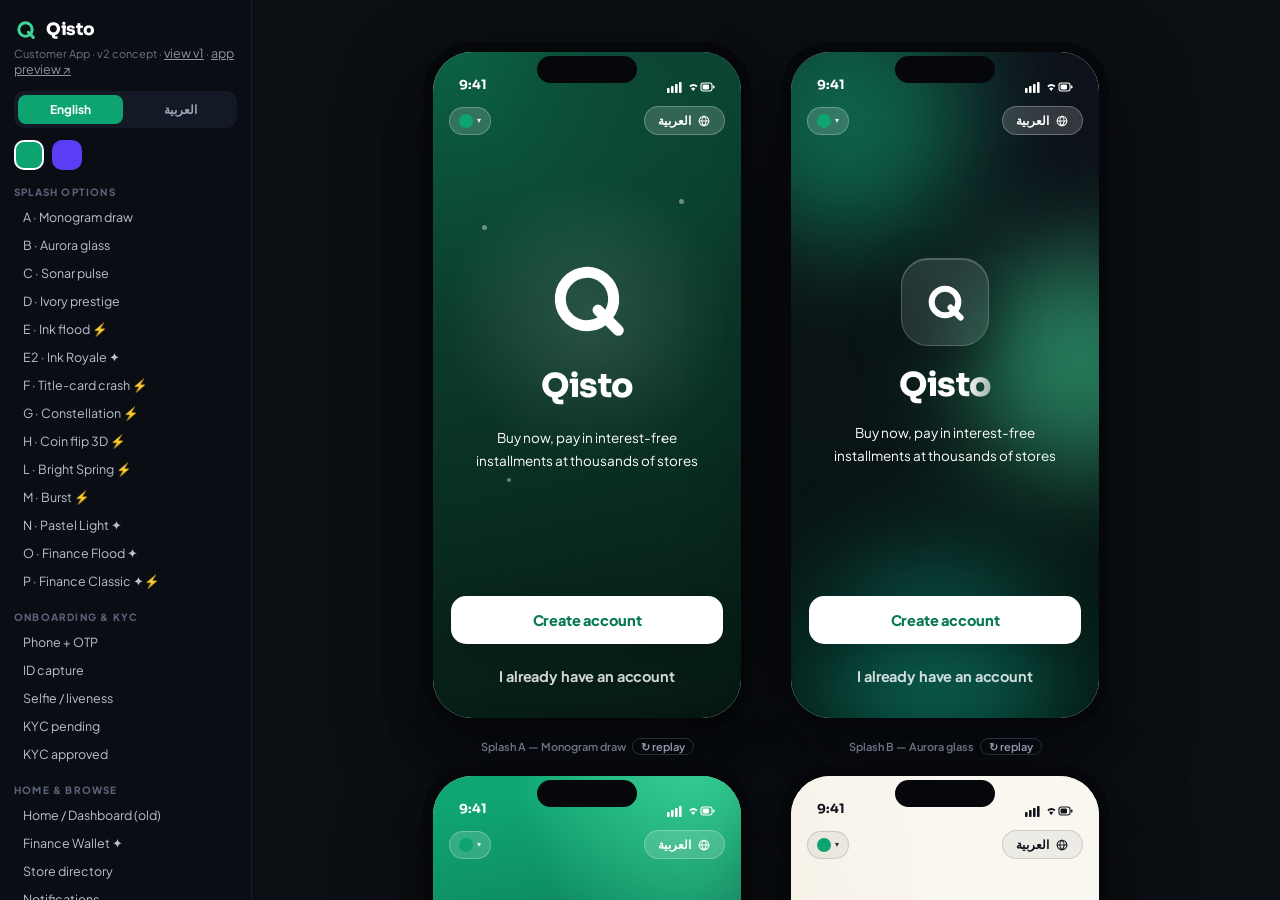
==== commit c95c8cfe: "v2: Ink Royale splash + theme-aware Mature set, month-end installment model - E2 "Ink Royale" splash" ====
--- a/v2.html
+++ b/v2.html
@@ -2,184 +2,763 @@
 <html lang="en">
 <head>
 <meta charset="UTF-8">
-<meta name="viewport" content="width=device-width, initial-scale=1.0">
-<title>Qisto — Customer App Wireframes</title>
+<meta name="viewport" content="width=device-width, initial-scale=1.0, viewport-fit=cover">
+<meta name="theme-color" content="#06231B">
+<title>Qisto — Customer App v2</title>
 <link rel="preconnect" href="https://fonts.googleapis.com">
 <link rel="preconnect" href="https://fonts.gstatic.com" crossorigin>
-<link href="https://fonts.googleapis.com/css2?family=Plus+Jakarta+Sans:wght@400;500;600;700;800&family=IBM+Plex+Sans+Arabic:wght@400;500;600;700&display=swap" rel="stylesheet">
+<link href="https://fonts.googleapis.com/css2?family=Sora:wght@600;700;800&family=Plus+Jakarta+Sans:wght@400;500;600;700;800&family=IBM+Plex+Sans+Arabic:wght@400;500;600;700&display=swap" rel="stylesheet">
 <style>
   :root{
-    --brand:#5B3DF5; --brand2:#8B6FFF; --brand-d:#4A2FE0; --brand-l:#efebff;
-    --mint:#10D9A0; --mint-l:#e3faf3; --warn:#FF9F1C; --warn-l:#fff3e2;
-    --bad:#FF5A5F; --bad-l:#ffecee;
-    --ink:#15132b; --ink2:#4a4763; --mut:#9794ad; --line:#eeedf4; --bg:#f6f6fb; --card:#fff;
-    --r:22px; --sh:0 4px 18px rgba(24,20,60,.06); --sh2:0 10px 30px rgba(24,20,60,.10);
+    --brand:#0EA471; --brand2:#3ED598; --brand-d:#097A52; --brand-l:#E6F6EF;
+    --hero1:#0B3A2C; --hero2:#04150F;
+    --mint:#10B59A; --mint-l:#E2F7F3; --warn:#E8930C; --warn-l:#FDF1DD;
+    --bad:#E5484D; --bad-l:#FDECEC;
+    --ink:#10141D; --ink2:#414A5C; --mut:#8A92A6; --line:#E8EBF0; --bg:#F4F6F8; --card:#fff;
+    --gold1:#D2AC66; --gold2:#F0DCAE;
+    --r:20px;
+    --sh:0 1px 2px rgba(16,20,30,.04), 0 8px 24px rgba(16,20,30,.06);
+    --sh2:0 18px 44px rgba(8,12,20,.18);
     --lat:'Plus Jakarta Sans',-apple-system,'Segoe UI',Roboto,sans-serif;
+    --disp:'Sora',var(--lat);
     --ar:'IBM Plex Sans Arabic','Geeza Pro',Tahoma,sans-serif;
   }
   body[data-theme="green"]{
-    --brand:#10B981; --brand2:#34D399; --brand-d:#0a8f63; --brand-l:#e3f8ef;
-    --mint:#0EA5A5; --mint-l:#e1f6f6;
+    --brand:#0EA471; --brand2:#3ED598; --brand-d:#097A52; --brand-l:#E6F6EF;
+    --hero1:#0B3A2C; --hero2:#04150F; --mint:#10B59A; --mint-l:#E2F7F3;
   }
   body[data-theme="violet"]{
-    --brand:#5B3DF5; --brand2:#8B6FFF; --brand-d:#4A2FE0; --brand-l:#efebff;
-    --mint:#10D9A0; --mint-l:#e3faf3;
+    --brand:#5B3DF5; --brand2:#927DFF; --brand-d:#4630C9; --brand-l:#EFECFE;
+    --hero1:#221A52; --hero2:#0C0823; --mint:#10D9A0; --mint-l:#E3FAF3;
   }
   body[data-theme="ocean"]{
-    --brand:#2563EB; --brand2:#4F84F7; --brand-d:#1b4fc4; --brand-l:#e8effd;
-    --mint:#06B6D4; --mint-l:#e0f7fb;
+    --brand:#2563EB; --brand2:#5B8DF8; --brand-d:#1B4FC4; --brand-l:#E9F0FE;
+    --hero1:#16336E; --hero2:#060F24; --mint:#06B6D4; --mint-l:#E0F7FB;
   }
   body[data-theme="sunset"]{
-    --brand:#F4623A; --brand2:#FF8A5B; --brand-d:#d84a26; --brand-l:#ffeae3;
-    --mint:#0EA5A5; --mint-l:#e1f6f6;
+    --brand:#F4623A; --brand2:#FF8E63; --brand-d:#C94A22; --brand-l:#FEECE4;
+    --hero1:#5A2210; --hero2:#1E0A03; --mint:#0EA5A5; --mint-l:#E1F6F6;
   }
-  .themesel{background:rgba(255,255,255,.18);border:1px solid rgba(255,255,255,.28);color:#fff;font-size:12.5px;font-weight:700;padding:7px 12px;border-radius:20px;cursor:pointer;font-family:inherit;-webkit-appearance:none;appearance:none;outline:none}
-  .themesel option{color:#15132b}
-  .swatches{display:flex;gap:8px;margin-bottom:16px}
-  .sw{width:30px;height:30px;border-radius:9px;border:2px solid transparent;cursor:pointer;padding:0}
+  *{box-sizing:border-box;margin:0;padding:0;-webkit-font-smoothing:antialiased;-webkit-tap-highlight-color:transparent}
+  body{font-family:var(--lat);background:#0C0F14;color:var(--ink);display:flex;min-height:100vh}
+
+  /* ============ dev chrome (sidebar + stage) ============ */
+  .sidebar{width:252px;background:#0A0D13;color:#B9C0CF;padding:18px 14px;overflow-y:auto;height:100vh;position:sticky;top:0;flex-shrink:0;border-inline-end:1px solid #161B24}
+  .sidebar h1{font-size:17px;color:#fff;font-weight:800;letter-spacing:-.02em;font-family:var(--disp);display:flex;align-items:center;gap:9px}
+  .sidebar .sub{font-size:11px;color:#6B7384;margin:4px 0 14px}
+  .sidebar .sub a{display:inline;padding:0;color:#8A93a6;text-decoration:underline}
+  .langtog{display:flex;gap:6px;background:#141926;border-radius:11px;padding:4px;margin-bottom:12px}
+  .langtog button{flex:1;border:none;background:transparent;color:#9AA3B8;font-size:12px;font-weight:700;padding:7px;border-radius:8px;cursor:pointer;font-family:inherit}
+  .langtog button.on{background:var(--brand);color:#fff}
+  .swatches{display:flex;gap:8px;margin-bottom:14px}
+  .sw{width:30px;height:30px;border-radius:10px;border:2px solid transparent;cursor:pointer;padding:0}
   .sw.on{border-color:#fff}
-  .cpick{position:relative}
-  .cpick-btn{display:flex;align-items:center;gap:2px;background:rgba(255,255,255,.2);border:1px solid rgba(255,255,255,.32);border-radius:20px;padding:5px 8px;cursor:pointer;color:#fff;line-height:0}
-  .cdot{width:15px;height:15px;border-radius:50%;display:inline-block;border:none;padding:0}
-  .cmenu{position:absolute;top:36px;inset-inline-start:0;background:#fff;border-radius:16px;padding:9px;display:none;box-shadow:0 14px 32px rgba(0,0,0,.28);z-index:70}
-  .cmenu.open{display:flex;gap:9px}
-  .cmenu .cdot.pick{width:26px;height:26px;cursor:pointer;border:2px solid #fff;box-shadow:0 0 0 1.5px #e6e6f0}
-  .cmenu .cdot.pick:hover{transform:scale(1.12)}
-  .seg{display:flex;background:var(--brand-l);border-radius:14px;padding:4px;margin-bottom:14px}
-  .seg button{flex:1;border:none;background:transparent;color:var(--brand);font-weight:700;font-size:13px;padding:10px;border-radius:10px;cursor:pointer;font-family:inherit}
-  .seg button.on{background:var(--brand);color:#fff;box-shadow:0 3px 8px rgba(20,18,50,.15)}
-  .optcard{border:2px solid var(--line);border-radius:16px;padding:14px;margin-bottom:11px;cursor:pointer;background:#fff}
-  .optcard.on{border-color:var(--brand);background:var(--brand-l)}
-  .optcard .ohead{display:flex;justify-content:space-between;align-items:center;font-weight:700;font-size:14px}
-  .radio{width:19px;height:19px;border-radius:50%;border:2px solid var(--mut);flex-shrink:0}
-  .optcard.on .radio{border-color:var(--brand);background:var(--brand);box-shadow:inset 0 0 0 3.5px #fff}
-  .linetag{font-size:10px;font-weight:700;padding:3px 9px;border-radius:20px;background:var(--brand-l);color:var(--brand);white-space:nowrap}
-  .linetag.daily{background:var(--warn-l);color:#c9760a}
-  *{box-sizing:border-box;margin:0;padding:0;-webkit-font-smoothing:antialiased}
-  body{font-family:var(--lat);background:#14122a;color:var(--ink);display:flex;min-height:100vh}
-  /* sidebar (dev chrome) */
-  .sidebar{width:248px;background:#100e22;color:#cfcce6;padding:18px 14px;overflow-y:auto;height:100vh;position:sticky;top:0;flex-shrink:0}
-  .sidebar h1{font-size:17px;color:#fff;font-weight:800;letter-spacing:-.02em}
-  .sidebar .sub{font-size:11px;color:#7d7aa3;margin-bottom:14px}
-  .langtog{display:flex;gap:6px;background:#1d1a38;border-radius:11px;padding:4px;margin-bottom:16px}
-  .langtog button{flex:1;border:none;background:transparent;color:#a6a3c8;font-size:12px;font-weight:700;padding:7px;border-radius:8px;cursor:pointer;font-family:inherit}
-  .langtog button.on{background:var(--brand);color:#fff}
-  .sidebar .grp{font-size:10px;text-transform:uppercase;letter-spacing:.1em;color:#615d87;margin:15px 0 5px;font-weight:700}
-  .sidebar a{display:block;font-size:12.5px;color:#cfcce6;padding:6px 9px;border-radius:8px;cursor:pointer;text-decoration:none}
-  .sidebar a:hover{background:#231f3f;color:#fff}
+  .sidebar .grp{font-size:10px;text-transform:uppercase;letter-spacing:.12em;color:#586075;margin:16px 0 5px;font-weight:800}
+  .sidebar a{display:block;font-size:12.5px;color:#B9C0CF;padding:6px 9px;border-radius:8px;cursor:pointer;text-decoration:none}
+  .sidebar a:hover{background:#171D2A;color:#fff}
   .sidebar a.active{background:var(--brand);color:#fff}
-  .stage{flex:1;display:flex;flex-wrap:wrap;gap:34px 28px;align-items:flex-start;justify-content:center;padding:38px;overflow-y:auto;height:100vh}
-  /* mobile app mode (client preview) */
+  .stage{flex:1;display:flex;flex-wrap:wrap;gap:38px 30px;align-items:flex-start;justify-content:center;padding:42px;overflow:auto;height:100vh}
+  .scapt{position:absolute;bottom:-26px;left:0;width:100%;text-align:center;font-size:11px;color:#717A8E;font-weight:600}
+  .scapt .rp{cursor:pointer;color:#9AA3B8;border:1px solid #2A3140;border-radius:10px;padding:1px 8px;margin-inline-start:6px}
+  .scapt .rp:hover{color:#fff;border-color:#3C4456}
+
+  /* app mode (client preview) */
   body.appmode{display:block}
   body.appmode .sidebar{display:none}
-  body.appmode .stage{display:flex;flex-wrap:nowrap;align-items:center;justify-content:center;padding:0;height:100dvh;background:#14122a}
+  body.appmode .stage{display:flex;flex-wrap:nowrap;align-items:center;justify-content:center;padding:0;height:100dvh;background:#0C0F14}
   body.appmode .scapt{display:none}
   @media(max-width:700px){
     body.appmode .phone{width:100vw;height:100dvh;border-radius:0;padding:0;background:none;box-shadow:none}
     body.appmode .island{display:none}
     body.appmode .screenwrap{border-radius:0}
-    body.appmode .stat{padding-top:calc(7px + env(safe-area-inset-top))}
+    body.appmode .stat{padding-top:calc(8px + env(safe-area-inset-top));height:auto}
+    body.appmode .nav{padding-bottom:calc(12px + env(safe-area-inset-bottom))}
   }
-  /* phone */
-  .phone{width:328px;height:686px;background:#0b0a16;border-radius:46px;padding:10px;box-shadow:var(--sh2),0 30px 70px rgba(0,0,0,.5);flex-shrink:0;position:relative}
-  .screenwrap{width:100%;height:100%;background:var(--bg);border-radius:38px;overflow:hidden;position:relative}
-  .island{position:absolute;top:13px;left:50%;transform:translateX(-50%);width:104px;height:28px;background:#0b0a16;border-radius:16px;z-index:50}
-  .screen{display:flex;flex-direction:column;height:100%;animation:f .3s ease}
+
+  /* ============ phone frame ============ */
+  .phone{width:328px;height:686px;background:#05070A;border-radius:48px;padding:10px;box-shadow:var(--sh2),0 34px 80px rgba(0,0,0,.55);flex-shrink:0;position:relative}
+  .screenwrap{width:100%;height:100%;background:var(--bg);border-radius:39px;overflow:hidden;position:relative}
+  .island{position:absolute;top:14px;left:50%;transform:translateX(-50%);width:100px;height:27px;background:#05070A;border-radius:16px;z-index:50}
+  .screen{display:flex;flex-direction:column;height:100%;animation:scrIn .32s ease}
   .screen[dir="rtl"]{font-family:var(--ar)}
-  .screen[dir="rtl"] .bk{transform:scaleX(-1)}
-  @keyframes f{from{opacity:0;transform:translateY(8px)}to{opacity:1;transform:none}}
-  .scapt{position:absolute;bottom:-25px;left:0;width:100%;text-align:center;font-size:11px;color:#86839f;font-weight:500}
-  .stat{height:50px;display:flex;align-items:flex-end;justify-content:space-between;padding:0 26px 7px;font-size:13px;font-weight:700;flex-shrink:0}
+  .screen[dir="rtl"] .bk svg,.screen[dir="rtl"] .chev svg{transform:scaleX(-1)}
+  @keyframes scrIn{from{opacity:0;transform:translateY(8px)}to{opacity:1;transform:none}}
+
+  /* status bar */
+  .stat{height:48px;display:flex;align-items:flex-end;justify-content:space-between;padding:0 26px 7px;font-size:13px;font-weight:700;flex-shrink:0;z-index:6;position:relative}
+  .stat .tm{font-family:var(--disp);font-weight:700;font-size:13px}
+  .stat.w{color:#fff}
   .screen[data-bg="brand"] .stat{color:#fff}
-  /* generic */
-  .body{flex:1;overflow-y:auto;padding:18px}
+  .screen.dark{background:#0A0D13}
+
+  /* ============ shared components ============ */
+  .body{flex:1;overflow-y:auto;padding:16px 18px}
   .body::-webkit-scrollbar{width:0}
-  .top{display:flex;align-items:center;gap:12px;padding:6px 18px 14px}
-  .top .bk{font-size:22px;color:var(--ink);cursor:pointer;font-weight:600}
-  .top h2{font-size:18px;font-weight:700;letter-spacing:-.02em}
-  h2,h1,h3{letter-spacing:-.02em}
-  h3{font-size:15px;font-weight:700;margin-bottom:9px}
-  p.m{font-size:13.5px;color:var(--ink2);line-height:1.6}
-  .card{background:var(--card);border-radius:var(--r);padding:17px;box-shadow:var(--sh);margin-bottom:13px}
-  .btn{display:block;width:100%;background:var(--brand);color:#fff;border:none;padding:16px;border-radius:16px;font-size:15px;font-weight:700;cursor:pointer;text-align:center;text-decoration:none;font-family:inherit;box-shadow:0 8px 20px rgba(20,18,50,.16);letter-spacing:-.01em}
-  .btn:active{transform:scale(.98)}
-  .btn.sec{background:var(--brand-l);color:var(--brand);box-shadow:none}
-  .btn.gho{background:transparent;color:var(--mut);box-shadow:none;font-weight:600}
-  .btn.lite{background:#fff;color:var(--brand);box-shadow:0 8px 20px rgba(0,0,0,.12)}
-  .ftr{padding:14px 18px 20px;flex-shrink:0}
+  .body>*{animation:up .5s cubic-bezier(.16,.84,.3,1) both}
+  .body>*:nth-child(1){animation-delay:.02s}.body>*:nth-child(2){animation-delay:.07s}
+  .body>*:nth-child(3){animation-delay:.12s}.body>*:nth-child(4){animation-delay:.17s}
+  .body>*:nth-child(5){animation-delay:.22s}.body>*:nth-child(6){animation-delay:.26s}
+  .body>*:nth-child(n+7){animation-delay:.3s}
+  @keyframes up{from{opacity:0;transform:translateY(10px)}to{opacity:1;transform:none}}
+  @keyframes fadeup{from{opacity:0;transform:translateY(12px)}to{opacity:1;transform:none}}
+
+  .top{display:flex;align-items:center;justify-content:center;position:relative;padding:8px 18px 12px;flex-shrink:0}
+  .top h2{font-size:16px;font-weight:800;letter-spacing:-.02em}
+  .top.start{justify-content:flex-start}
+  .top.start h2{font-size:20px}
+  .bk{position:absolute;inset-inline-start:16px;top:3px;width:34px;height:34px;border-radius:50%;background:#fff;border:1px solid var(--line);display:flex;align-items:center;justify-content:center;cursor:pointer;color:var(--ink);box-shadow:0 1px 2px rgba(16,20,30,.05)}
+  h1,h2,h3{letter-spacing:-.02em}
+  h3{font-size:14.5px;font-weight:800;margin-bottom:9px}
+  .sech{display:flex;justify-content:space-between;align-items:center;margin:4px 2px 10px}
+  .sech h3{margin:0}
+  .link{font-size:12px;font-weight:700;color:var(--brand);cursor:pointer}
+  p.m{font-size:13px;color:var(--ink2);line-height:1.65}
+  .sm{font-size:12px}
+  .mut{color:var(--mut);font-weight:500} .b{font-weight:700} .center{text-align:center}
+  .disp{font-family:var(--disp)}
+  .big{font-size:25px;font-weight:800;letter-spacing:-.03em;font-family:var(--disp)}
+  .big small{font-size:13px;font-weight:700;opacity:.75;letter-spacing:0}
+
+  .card{background:var(--card);border:1px solid var(--line);border-radius:var(--r);padding:16px;box-shadow:var(--sh);margin-bottom:12px}
+  .card.soft{background:#FBFCFD;box-shadow:none}
+  .card.press{cursor:pointer;transition:transform .12s}
+  .card.press:active{transform:scale(.985)}
+
+  .btn{display:flex;align-items:center;justify-content:center;gap:8px;width:100%;background:linear-gradient(140deg,var(--brand2) -40%,var(--brand) 55%,var(--brand-d) 130%);color:#fff;border:none;padding:15px;border-radius:15px;font-size:14.5px;font-weight:800;cursor:pointer;text-align:center;text-decoration:none;font-family:inherit;box-shadow:0 10px 22px rgba(10,16,24,.18);letter-spacing:-.01em;transition:transform .12s}
+  .btn:active{transform:translateY(1px) scale(.985)}
+  .btn.sec{background:var(--brand-l);color:var(--brand-d);box-shadow:none}
+  .btn.gho{background:transparent;color:var(--mut);box-shadow:none;font-weight:700}
+  .btn.gho.w{color:rgba(255,255,255,.82)}
+  .btn.lite{background:#fff;color:var(--brand-d);box-shadow:0 10px 26px rgba(0,0,0,.18)}
+  .btn.inkb{background:var(--ink);box-shadow:0 10px 22px rgba(16,20,29,.2)}
+  .btn.danger{background:linear-gradient(140deg,#FF7A6E -30%,var(--bad) 60%)}
+  .ftr{padding:12px 18px 18px;flex-shrink:0}
   .ftr .btn+.btn{margin-top:8px}
-  .pill{display:inline-flex;align-items:center;gap:5px;font-size:11.5px;font-weight:700;padding:5px 11px;border-radius:20px}
-  .pill.ok{background:var(--mint-l);color:#06a47a} .pill.warn{background:var(--warn-l);color:#c9760a}
-  .pill.bad{background:var(--bad-l);color:#e23b40} .pill.b{background:var(--brand-l);color:var(--brand)}
-  .row{display:flex;justify-content:space-between;align-items:center;font-size:14px;padding:10px 0;font-weight:500}
+
+  .pill{display:inline-flex;align-items:center;gap:6px;font-size:11px;font-weight:800;padding:5px 11px;border-radius:20px;letter-spacing:0}
+  .pill .dt{width:6px;height:6px;border-radius:50%;background:currentColor;flex-shrink:0}
+  .pill .dt.pul{animation:pulse 1.5s ease-in-out infinite}
+  @keyframes pulse{0%,100%{opacity:1}50%{opacity:.25}}
+  .pill.ok{background:var(--mint-l);color:#078066} .pill.warn{background:var(--warn-l);color:#B36F03}
+  .pill.bad{background:var(--bad-l);color:#D03338} .pill.b{background:var(--brand-l);color:var(--brand-d)}
+
+  .row{display:flex;justify-content:space-between;align-items:center;font-size:13.5px;padding:10px 0;font-weight:500;gap:10px}
   .row+.row{border-top:1px solid var(--line)}
-  .mut{color:var(--mut);font-weight:500} .b{font-weight:700} .center{text-align:center}
-  .field{background:#fff;border:1.5px solid var(--line);border-radius:14px;padding:14px;font-size:14px;margin-bottom:10px;color:var(--mut);font-weight:600}
-  .big{font-size:26px;font-weight:800;letter-spacing:-.03em}
-  /* brand */
-  .screen[data-bg="brand"]{background:radial-gradient(120% 80% at 80% 0%,var(--brand2) 0%,var(--brand) 45%,var(--brand-d) 100%)}
-  .hero{flex:1;display:flex;flex-direction:column;justify-content:center;align-items:center;color:#fff;text-align:center;padding:32px}
-  .hero h1{font-size:27px;font-weight:800} .hero .logo{width:78px;height:78px;background:#fff;color:var(--brand);border-radius:24px;display:flex;align-items:center;justify-content:center;font-size:38px;margin-bottom:20px;box-shadow:0 12px 30px rgba(0,0,0,.25)}
-  .badge{width:90px;height:90px;border-radius:50%;display:flex;align-items:center;justify-content:center;font-size:44px;margin:0 auto 16px}
-  .glass{background:rgba(255,255,255,.16);backdrop-filter:blur(8px);border:1px solid rgba(255,255,255,.18);border-radius:20px}
-  .lvlbadge{background:rgba(255,255,255,.22);font-size:11px;font-weight:800;padding:4px 11px;border-radius:20px;letter-spacing:.04em}
+
+  .field{display:flex;align-items:center;gap:10px;background:#fff;border:1.5px solid var(--line);border-radius:14px;padding:13px 14px;font-size:13.5px;margin-bottom:10px;color:var(--mut);font-weight:600}
+  .field.filled{color:var(--ink);font-weight:700}
+  .field .fic{color:var(--mut);flex-shrink:0;display:flex}
+
+  .otp{display:flex;gap:8px;margin:8px 0 14px}
+  .otp b{flex:1;height:50px;border-radius:13px;background:#fff;border:1.5px solid var(--line);display:flex;align-items:center;justify-content:center;font-size:19px;font-weight:700;font-family:var(--disp);color:var(--ink)}
+  .otp b.a{border-color:var(--brand);box-shadow:0 0 0 3px var(--brand-l)}
+  .caret{width:2px;height:20px;background:var(--brand);border-radius:2px;animation:blink 1s steps(2) infinite}
+  @keyframes blink{50%{opacity:0}}
+
+  .iconbtn{position:relative;width:40px;height:40px;border-radius:50%;background:#fff;border:1px solid var(--line);display:flex;align-items:center;justify-content:center;cursor:pointer;color:var(--ink);box-shadow:0 1px 2px rgba(16,20,30,.05)}
+  .reddot{position:absolute;top:9px;inset-inline-end:10px;width:8px;height:8px;background:var(--bad);border-radius:50%;border:1.5px solid #fff}
+  .avatar{width:42px;height:42px;border-radius:50%;background:linear-gradient(140deg,var(--brand2),var(--brand) 75%);color:#fff;display:flex;align-items:center;justify-content:center;font-weight:800;font-family:var(--disp);font-size:16px;flex-shrink:0;box-shadow:0 4px 10px rgba(10,16,24,.16)}
+  .hrow{display:flex;justify-content:space-between;align-items:center;margin-bottom:14px}
+  .hgreet{display:flex;align-items:center;gap:11px}
+  .hgreet h2{font-size:17px}
+
   /* credit card */
-  .creditcard{background:radial-gradient(130% 90% at 85% 10%,var(--brand2),var(--brand) 55%,var(--brand-d));border-radius:22px;padding:20px;color:#fff;margin-bottom:15px;box-shadow:0 14px 30px rgba(20,18,50,.22);position:relative;overflow:hidden}
-  .creditcard::after{content:'';position:absolute;right:-30px;top:-30px;width:120px;height:120px;background:rgba(255,255,255,.12);border-radius:50%}
-  .creditcard .lab{font-size:11px;opacity:.85;font-weight:600}
-  .bar{height:8px;background:rgba(255,255,255,.28);border-radius:6px;margin:11px 0 7px;overflow:hidden}
-  .bar i{display:block;height:100%;background:#fff;border-radius:6px}
-  /* scan */
-  .scanview{flex:1;background:#0f0d1c;display:flex;flex-direction:column;align-items:center;justify-content:center;color:#fff;position:relative}
-  .scanbox{width:190px;height:190px;border-radius:28px;position:relative;box-shadow:0 0 0 3px var(--brand2)}
-  .scanbox span{position:absolute;width:26px;height:26px;border:3px solid var(--mint)}
-  .scanbox .tl{top:-3px;left:-3px;border-right:0;border-bottom:0;border-radius:12px 0 0 0}
-  .scanbox .tr{top:-3px;right:-3px;border-left:0;border-bottom:0;border-radius:0 12px 0 0}
-  .scanbox .bl{bottom:-3px;left:-3px;border-right:0;border-top:0;border-radius:0 0 0 12px}
-  .scanbox .br{bottom:-3px;right:-3px;border-left:0;border-top:0;border-radius:0 0 12px 0}
-  .scanbox::after{content:'';position:absolute;left:10px;right:10px;top:50%;height:2px;background:var(--mint);box-shadow:0 0 14px var(--mint)}
+  .creditcard{position:relative;overflow:hidden;border-radius:24px;padding:19px 19px 17px;color:#fff;margin-bottom:13px;background:radial-gradient(140% 110% at 90% -20%,var(--brand2) 0%,transparent 50%),linear-gradient(150deg,var(--brand) 25%,var(--brand-d) 90%);box-shadow:0 16px 34px rgba(10,16,24,.2)}
+  .creditcard .lab{font-size:11px;opacity:.85;font-weight:600;letter-spacing:.02em}
+  .creditcard .wm{position:absolute;inset-inline-end:-24px;bottom:-32px;opacity:.1;transform:rotate(-14deg);pointer-events:none}
+  .creditcard .shine{position:absolute;top:-10%;bottom:-10%;width:55%;background:linear-gradient(100deg,transparent,rgba(255,255,255,.18),transparent);transform:skewX(-18deg) translateX(-260%);animation:shine 1.5s .7s cubic-bezier(.4,0,.2,1) forwards;pointer-events:none}
+  @keyframes shine{to{transform:skewX(-18deg) translateX(340%)}}
+  .ccrow{display:flex;justify-content:space-between;align-items:center;margin-bottom:13px}
+  .ccfoot{display:flex;justify-content:space-between;font-size:10.5px;opacity:.85;font-weight:600}
+  .lvlbadge{background:rgba(255,255,255,.2);border:1px solid rgba(255,255,255,.22);font-size:10px;font-weight:800;padding:4px 11px;border-radius:20px;letter-spacing:.08em;font-family:var(--disp)}
+  .bar{height:7px;background:rgba(255,255,255,.26);border-radius:6px;margin:10px 0 7px;overflow:hidden}
+  .bar i{display:block;height:100%;background:#fff;border-radius:6px;transform-origin:left;animation:grow .9s .4s cubic-bezier(.2,.7,.2,1) both}
+  .screen[dir="rtl"] .bar i{transform-origin:right}
+  @keyframes grow{from{transform:scaleX(0)}}
+  .bar.lt{background:var(--line)} .bar.lt i{background:var(--brand)}
+
+  /* quick actions */
+  .qa{display:grid;grid-template-columns:repeat(4,1fr);gap:9px;margin:0 0 13px}
+  .qit{background:#fff;border:1px solid var(--line);border-radius:16px;padding:11px 4px 9px;display:flex;flex-direction:column;align-items:center;gap:6px;font-size:10.5px;font-weight:700;color:var(--ink2);cursor:pointer;box-shadow:var(--sh);transition:transform .12s}
+  .qit:active{transform:scale(.94)}
+  .qit .qic{width:33px;height:33px;border-radius:11px;background:var(--brand-l);color:var(--brand-d);display:flex;align-items:center;justify-content:center}
+
+  .banner{display:flex;gap:11px;align-items:center;border-radius:16px;padding:12px 14px;margin-bottom:13px;font-size:12.5px}
+  .banner .bic{width:34px;height:34px;border-radius:11px;background:rgba(255,255,255,.7);display:flex;align-items:center;justify-content:center;flex-shrink:0}
+  .banner.okb{background:var(--mint-l);color:#0A6E58}
+  .banner.wb{background:var(--warn-l);color:#8A5803}
+  .banner.bb{background:var(--bad-l);color:#B02A2F}
+
+  .empty{border:1.5px dashed #D5DAE2;border-radius:18px;padding:24px 18px;text-align:center;color:var(--mut);background:#FBFCFD}
+  .empty .eic{width:44px;height:44px;border-radius:14px;background:var(--brand-l);color:var(--brand-d);display:flex;align-items:center;justify-content:center;margin:0 auto 10px}
+
+  .chips{display:flex;gap:7px;margin-bottom:14px;flex-wrap:wrap}
+  .chip{font-size:11.5px;font-weight:700;padding:7px 13px;border-radius:20px;background:#fff;border:1.5px solid var(--line);color:var(--mut);cursor:pointer}
+  .chip.on{background:var(--brand);border-color:var(--brand);color:#fff;box-shadow:0 4px 10px rgba(10,16,24,.14)}
+
+  .store{display:flex;gap:12px;align-items:center;background:#fff;border:1px solid var(--line);border-radius:16px;padding:12px;margin-bottom:9px;box-shadow:var(--sh);cursor:pointer;transition:transform .12s}
+  .store:active{transform:scale(.985)}
+  .slogo{width:42px;height:42px;border-radius:13px;display:flex;align-items:center;justify-content:center;flex-shrink:0}
+  .chev{color:#C2C8D4;display:flex}
+
+  .notif{display:flex;gap:12px;padding:12px 2px;border-bottom:1px solid var(--line);font-size:12.5px;align-items:flex-start}
+  .notif .ic{width:38px;height:38px;border-radius:12px;display:flex;align-items:center;justify-content:center;flex-shrink:0}
+
+  .conf{font-size:13px;display:flex;gap:10px;align-items:flex-start;padding:9px 0;line-height:1.55}
+  .ck{width:22px;height:22px;background:var(--brand);border-radius:7px;flex-shrink:0;display:flex;align-items:center;justify-content:center;color:#fff}
+
+  .upbox{border:1.5px dashed #C9CFDA;border-radius:18px;padding:26px 16px;text-align:center;color:var(--mut);font-size:12.5px;background:#FBFCFD;font-weight:600;line-height:1.7;cursor:pointer}
+  .upbox .uic{width:46px;height:46px;border-radius:15px;background:var(--brand-l);color:var(--brand-d);display:flex;align-items:center;justify-content:center;margin:0 auto 10px}
+
+  .vcopy{display:flex;align-items:center;gap:7px;font-weight:700}
+  .cpy{width:26px;height:26px;border-radius:8px;background:var(--brand-l);color:var(--brand-d);display:flex;align-items:center;justify-content:center;cursor:pointer;flex-shrink:0}
+
   /* timeline */
-  .timeline .step{display:flex;gap:13px;padding-bottom:16px;position:relative}
-  .timeline .dot{width:28px;height:28px;border-radius:50%;display:flex;align-items:center;justify-content:center;font-size:13px;font-weight:700;flex-shrink:0;z-index:2}
-  .timeline .step:not(:last-child)::before{content:'';position:absolute;inset-inline-start:14px;top:28px;bottom:2px;width:2px;background:var(--line)}
-  .upbox{border:2px dashed #cdc8ec;border-radius:18px;padding:30px;text-align:center;color:var(--mut);font-size:13px;background:#faf9ff;font-weight:600}
-  .store{display:flex;gap:12px;align-items:center;padding:13px 0;border-bottom:1px solid var(--line)}
-  .slogo{width:46px;height:46px;border-radius:14px;background:var(--brand-l);display:flex;align-items:center;justify-content:center;font-size:22px;flex-shrink:0}
-  .notif{display:flex;gap:12px;padding:13px 0;border-bottom:1px solid var(--line);font-size:13px}
-  .notif .ic{width:38px;height:38px;border-radius:12px;display:flex;align-items:center;justify-content:center;flex-shrink:0;font-size:17px}
-  .conf{font-size:13.5px;display:flex;gap:10px;align-items:flex-start;padding:9px 0;line-height:1.5}
-  .ck{width:22px;height:22px;background:var(--brand);border-radius:7px;flex-shrink:0;display:flex;align-items:center;justify-content:center;color:#fff;font-size:13px;font-weight:800}
-  .chips{display:flex;gap:8px;margin-bottom:15px;flex-wrap:wrap}
-  .chip{font-size:12px;font-weight:600;padding:7px 13px;border-radius:20px;background:#fff;border:1.5px solid var(--line);color:var(--mut)}
-  .chip.on{background:var(--ink);color:#fff;border-color:var(--ink)}
+  .timeline .step{display:flex;gap:12px;padding-bottom:18px;position:relative;align-items:flex-start}
+  .timeline .step:last-child{padding-bottom:2px}
+  .timeline .dot{width:26px;height:26px;border-radius:50%;display:flex;align-items:center;justify-content:center;font-size:12px;font-weight:800;flex-shrink:0;z-index:2;font-family:var(--disp)}
+  .timeline .step:not(:last-child)::before{content:'';position:absolute;inset-inline-start:12px;top:27px;bottom:3px;width:2px;background:var(--line)}
+  .dot.done{background:var(--mint);color:#fff}
+  .dot.cur{background:var(--brand);color:#fff;box-shadow:0 0 0 4px var(--brand-l);animation:pulse 2.2s ease-in-out infinite}
+  .dot.todo{background:#EEF1F5;color:var(--mut)}
+
+  /* schedule mini-rail */
+  .sched{position:relative;padding:2px 0}
+  .sched::before{content:'';position:absolute;inset-inline-start:5px;top:12px;bottom:12px;width:2px;background:var(--line)}
+  .srow{display:flex;align-items:center;gap:11px;padding:7px 0;font-size:13px}
+  .sdot{width:12px;height:12px;border-radius:50%;background:#fff;border:2.5px solid #D5DAE2;z-index:1;flex-shrink:0}
+  .sdot.on{border-color:var(--brand);background:var(--brand-l)}
+  .sdate{color:var(--mut);font-weight:600;width:52px;flex-shrink:0}
+  .samt{font-weight:700;flex:1}
+
+  /* hero (brand) screens */
+  .screen[data-bg="brand"]{background:radial-gradient(120% 80% at 85% -10%,var(--brand2) 0%,transparent 52%),radial-gradient(90% 60% at -10% 108%,var(--brand-d) 0%,transparent 55%),linear-gradient(168deg,var(--brand) 5%,var(--hero1) 62%,var(--hero2) 118%)}
+  .hero{flex:1;display:flex;flex-direction:column;justify-content:center;align-items:center;color:#fff;text-align:center;padding:30px;position:relative;z-index:3}
+  .hero>*{animation:fadeup .55s cubic-bezier(.16,.84,.3,1) both}
+  .hero>*:nth-child(1){animation-delay:.05s}.hero>*:nth-child(2){animation-delay:.14s}
+  .hero>*:nth-child(3){animation-delay:.23s}.hero>*:nth-child(4){animation-delay:.32s}
+  .hero>*:nth-child(5){animation-delay:.41s}
+  .hero h1{font-size:24px;font-weight:800;font-family:var(--disp)}
+  .glass{background:rgba(255,255,255,.12);backdrop-filter:blur(10px);border:1px solid rgba(255,255,255,.16);border-radius:20px}
+  .gbadge{width:84px;height:84px;border-radius:26px;display:flex;align-items:center;justify-content:center;margin:0 auto 18px;color:#fff}
+  .grain{position:absolute;inset:0;pointer-events:none;opacity:.06;mix-blend-mode:overlay;background-image:url("data:image/svg+xml,%3Csvg xmlns='http://www.w3.org/2000/svg' width='140' height='140'%3E%3Cfilter id='n'%3E%3CfeTurbulence type='fractalNoise' baseFrequency='0.85' numOctaves='2' stitchTiles='stitch'/%3E%3C/filter%3E%3Crect width='140' height='140' filter='url(%23n)'/%3E%3C/svg%3E")}
+
+  /* success / fail marks */
+  .okmark{width:84px;height:84px;margin:0 auto 18px;display:block}
+  .okmark .c{stroke:rgba(255,255,255,.95);stroke-width:4.5;fill:rgba(255,255,255,.1);stroke-dasharray:176;stroke-dashoffset:176;animation:draw .7s .15s cubic-bezier(.6,0,.3,1) forwards}
+  .okmark .k{stroke:#fff;stroke-width:5.5;stroke-linecap:round;stroke-linejoin:round;fill:none;stroke-dasharray:40;stroke-dashoffset:40;animation:draw .45s .85s cubic-bezier(.2,.7,.3,1) forwards}
+  @keyframes draw{to{stroke-dashoffset:0}}
+  .xmark{width:78px;height:78px;margin:0 auto 16px;display:block}
+  .xmark .c{stroke:var(--bad);stroke-width:4.5;fill:var(--bad-l);stroke-dasharray:176;stroke-dashoffset:176;animation:draw .7s .1s cubic-bezier(.6,0,.3,1) forwards}
+  .xmark .k{stroke:var(--bad);stroke-width:5.5;stroke-linecap:round;fill:none;stroke-dasharray:30;stroke-dashoffset:30;animation:draw .4s .75s cubic-bezier(.2,.7,.3,1) forwards}
+
+  .spinner{width:54px;height:54px;border-radius:50%;border:4px solid var(--brand-l);border-top-color:var(--brand);animation:rot .9s linear infinite;margin:0 auto 16px}
+  @keyframes rot{to{transform:rotate(360deg)}}
+
+  .badge{width:84px;height:84px;border-radius:26px;display:flex;align-items:center;justify-content:center;margin:0 auto 16px}
+
+  /* scan screen */
+  .scanview{flex:1;background:linear-gradient(175deg,#10141C, #07090E);display:flex;flex-direction:column;align-items:center;justify-content:center;color:#fff;position:relative}
+  .scanbox{width:198px;height:198px;border-radius:26px;position:relative;background:rgba(255,255,255,.03)}
+  .scanbox span{position:absolute;width:28px;height:28px;border:3.5px solid var(--brand2)}
+  .scanbox .tl{top:0;left:0;border-right:0;border-bottom:0;border-radius:13px 0 0 0}
+  .scanbox .tr{top:0;right:0;border-left:0;border-bottom:0;border-radius:0 13px 0 0}
+  .scanbox .bl{bottom:0;left:0;border-right:0;border-top:0;border-radius:0 0 0 13px}
+  .scanbox .br{bottom:0;right:0;border-left:0;border-top:0;border-radius:0 0 13px 0}
+  .scanbox .ln{position:absolute;left:12px;right:12px;top:12px;height:2.5px;border-radius:3px;background:var(--brand2);box-shadow:0 0 18px var(--brand2);animation:scanl 2.3s ease-in-out infinite alternate}
+  @keyframes scanl{to{transform:translateY(172px)}}
+  .scanhint{margin-top:24px;font-size:12.5px;opacity:.6;padding:0 38px;text-align:center;line-height:1.6}
+
+  /* selfie */
+  .selring{position:relative;width:206px;height:206px;margin:10px auto}
+  .selring::before{content:'';position:absolute;inset:-11px;border:2px dashed var(--brand2);border-radius:50%;animation:rot 16s linear infinite}
+  .selring .ph{position:absolute;inset:0;border-radius:50%;background:linear-gradient(175deg,#171C26,#0A0D13);display:flex;align-items:center;justify-content:center;color:#5A6478}
+
   /* nav */
-  .nav{display:flex;background:#fff;border-top:1px solid var(--line);flex-shrink:0;padding:9px 0 8px}
-  .nav>div{flex:1;text-align:center;font-size:10px;color:var(--mut);cursor:pointer;font-weight:600}
-  .nav .ic{font-size:19px;display:block;margin-bottom:3px}
-  .nav>div.active{color:var(--brand)}
-  .nav .scan{margin-top:-30px}
-  .nav .scanbtn{width:54px;height:54px;background:linear-gradient(135deg,var(--brand2),var(--brand));border-radius:50%;color:#fff;display:flex;align-items:center;justify-content:center;font-size:23px;margin:0 auto 3px;box-shadow:0 8px 18px rgba(20,18,50,.3)}
+  .nav{display:flex;align-items:flex-end;background:rgba(255,255,255,.95);backdrop-filter:blur(16px);border-top:1px solid var(--line);flex-shrink:0;padding:7px 4px 11px}
+  .nav .tab{flex:1;display:flex;flex-direction:column;align-items:center;gap:3px;font-size:9.5px;color:var(--mut);cursor:pointer;font-weight:700}
+  .nav .tab .tic{display:flex;align-items:center;justify-content:center;width:46px;height:27px;border-radius:14px;color:inherit;transition:background .2s}
+  .nav .tab.active{color:var(--brand-d)}
+  .nav .tab.active .tic{background:var(--brand-l)}
+  .nav .scanwrap{flex:1;display:flex;justify-content:center;cursor:pointer}
+  .scanbtn{width:54px;height:54px;margin-top:-31px;border-radius:50%;background:linear-gradient(140deg,var(--brand2),var(--brand) 70%);border:4px solid #fff;color:#fff;display:flex;align-items:center;justify-content:center;box-shadow:0 10px 22px rgba(10,16,24,.3);transition:transform .12s}
+  .scanwrap:active .scanbtn{transform:scale(.92)}
+
+  /* level-up sparkles */
+  .sprk{position:absolute;color:rgba(255,255,255,.85);opacity:0;animation:risefx 2.8s ease-out infinite;pointer-events:none}
+  @keyframes risefx{0%{opacity:0;transform:translateY(26px) scale(.5)}22%{opacity:.95}100%{opacity:0;transform:translateY(-95px) scale(1.15)}}
+  .lvlmorph{display:flex;align-items:center;gap:9px;justify-content:center}
+  .lvlmorph .old{opacity:0;animation:lvOld .6s .5s forwards}
+  .lvlmorph .arr{opacity:0;animation:fadeup .4s .9s forwards;display:flex;color:rgba(255,255,255,.8)}
+  .lvlmorph .new{opacity:0;background:#fff;color:var(--brand-d);border-color:#fff;animation:lvNew .55s 1.15s cubic-bezier(.18,1.3,.3,1) forwards}
+  @keyframes lvOld{from{opacity:0;transform:translateY(8px)}to{opacity:.55;transform:none}}
+  @keyframes lvNew{from{opacity:0;transform:scale(.5)}to{opacity:1;transform:scale(1)}}
+
+  /* ============ splash screens ============ */
+  .sp{position:relative;overflow:hidden;color:#fff}
+  .sptop{display:flex;justify-content:space-between;align-items:center;gap:10px;padding:6px 16px;position:relative;z-index:8}
+  .sp-center{flex:1;display:flex;flex-direction:column;align-items:center;justify-content:center;text-align:center;padding:28px;position:relative;z-index:4}
+  .sp-tag{opacity:0;font-size:13.5px;line-height:1.7;margin-top:16px;max-width:235px;animation:fadeup .7s both}
+  .sp-ctas{position:relative;z-index:5}
+  .sp-ctas .btn{opacity:0;animation:fadeup .6s both}
+  .wordmark{display:flex;direction:ltr;overflow:hidden;margin-top:20px;padding-bottom:4px}
+  .wordmark b{font-family:var(--disp);font-weight:800;font-size:33px;letter-spacing:-.02em;display:inline-block;transform:translateY(115%);animation:lrise .55s cubic-bezier(.2,.7,.2,1) forwards}
+  @keyframes lrise{to{transform:none}}
+  .cpick{position:relative}
+  .cpick-btn{display:flex;align-items:center;gap:4px;background:rgba(255,255,255,.16);border:1px solid rgba(255,255,255,.26);border-radius:20px;padding:6px 9px;cursor:pointer;color:#fff;line-height:0}
+  .carr{font-size:8px;opacity:.9}
+  .cdot{width:14px;height:14px;border-radius:50%;display:inline-block;border:none;padding:0}
+  .cmenu{position:absolute;top:36px;inset-inline-start:0;background:#fff;border-radius:16px;padding:9px;display:none;box-shadow:0 14px 32px rgba(0,0,0,.3);z-index:70}
+  .cmenu.open{display:flex;gap:9px}
+  .cmenu .cdot.pick{width:26px;height:26px;cursor:pointer;border:2px solid #fff;box-shadow:0 0 0 1.5px #E6E6F0}
+  .langpill{display:flex;align-items:center;gap:6px;background:rgba(255,255,255,.16);border:1px solid rgba(255,255,255,.26);color:#fff;font-size:12px;font-weight:700;padding:6px 13px;border-radius:20px;cursor:pointer}
+
+  /* A — monogram draw */
+  .spA{background:radial-gradient(130% 90% at 82% -15%,var(--hero1) 0%,transparent 55%),linear-gradient(168deg,var(--brand-d) -25%,var(--hero1) 38%,var(--hero2) 105%)}
+  .spA .sp-glow{position:absolute;width:330px;height:330px;left:50%;top:40%;transform:translate(-50%,-50%);background:radial-gradient(circle,rgba(255,255,255,.13),transparent 62%);animation:breathe 5.5s ease-in-out 1.6s infinite;pointer-events:none}
+  @keyframes breathe{0%,100%{opacity:.7;transform:translate(-50%,-50%) scale(1)}50%{opacity:1;transform:translate(-50%,-50%) scale(1.12)}}
+  .qd-ring{stroke-dasharray:183;stroke-dashoffset:183;animation:draw 1s .3s cubic-bezier(.55,0,.3,1) forwards}
+  .qd-tail{stroke-dasharray:33;stroke-dashoffset:33;animation:draw .35s 1.25s cubic-bezier(.2,.7,.3,1) forwards}
+  .spA .sp-tag{animation-delay:1.85s}
+  .spA .sp-ctas .btn:nth-child(1){animation-delay:2.05s}
+  .spA .sp-ctas .btn:nth-child(2){animation-delay:2.18s}
+  .pt{position:absolute;width:5px;height:5px;border-radius:50%;background:rgba(255,255,255,.4);animation:floaty 7s ease-in-out infinite;pointer-events:none}
+  @keyframes floaty{0%,100%{transform:translateY(0);opacity:.35}50%{transform:translateY(-22px);opacity:.8}}
+
+  /* B — aurora glass */
+  .spB{background:linear-gradient(175deg,#0D1119 10%,var(--hero2) 100%)}
+  .blob{position:absolute;border-radius:50%;filter:blur(54px);opacity:.55;pointer-events:none}
+  .blob.b1{width:250px;height:250px;background:var(--brand);top:-60px;inset-inline-start:-70px;animation:drift1 11s ease-in-out infinite alternate}
+  .blob.b2{width:220px;height:220px;background:var(--brand2);top:30%;inset-inline-end:-90px;animation:drift2 13s ease-in-out infinite alternate}
+  .blob.b3{width:240px;height:240px;background:var(--mint);bottom:-80px;inset-inline-start:8%;animation:drift3 12s ease-in-out infinite alternate;opacity:.4}
+  @keyframes drift1{to{transform:translate(46px,52px) scale(1.18)}}
+  @keyframes drift2{to{transform:translate(-56px,-34px) scale(1.12)}}
+  @keyframes drift3{to{transform:translate(40px,-48px) scale(1.22)}}
+  .gtile{width:88px;height:88px;border-radius:27px;background:rgba(255,255,255,.1);backdrop-filter:blur(12px);border:1px solid rgba(255,255,255,.2);display:flex;align-items:center;justify-content:center;color:#fff;box-shadow:0 22px 50px rgba(0,0,0,.35),inset 0 1px 0 rgba(255,255,255,.22);opacity:0;animation:pop .9s .25s cubic-bezier(.18,1.25,.3,1) forwards}
+  @keyframes pop{from{opacity:0;transform:scale(.55) translateY(16px)}to{opacity:1;transform:none}}
+  .shimmer{font-family:var(--disp);font-size:33px;font-weight:800;letter-spacing:-.02em;margin-top:18px;background:linear-gradient(100deg,#fff 32%,rgba(255,255,255,.4) 50%,#fff 68%);background-size:230% 100%;-webkit-background-clip:text;background-clip:text;color:transparent;opacity:0;animation:fadeup .6s .75s both,sheen 3.4s 1.6s ease-in-out infinite}
+  @keyframes sheen{0%{background-position:125% 0}100%{background-position:-125% 0}}
+  .spB .sp-tag{animation-delay:1.05s}
+  .spB .sp-ctas .btn:nth-child(1){animation-delay:1.3s}
+  .spB .sp-ctas .btn:nth-child(2){animation-delay:1.42s}
+
+  /* C — sonar pulse */
+  .spC{background:radial-gradient(120% 80% at 85% -10%,var(--brand2) 0%,transparent 52%),linear-gradient(168deg,var(--brand) 5%,var(--hero1) 70%,var(--hero2) 120%)}
+  .sonarwrap{position:relative;width:190px;height:190px;display:flex;align-items:center;justify-content:center}
+  .ring{position:absolute;inset:48px;border:1.5px solid rgba(255,255,255,.55);border-radius:50%;opacity:0;animation:sonar 2.7s cubic-bezier(.2,.6,.4,1) infinite}
+  .ring.r2{animation-delay:.9s}.ring.r3{animation-delay:1.8s}
+  @keyframes sonar{0%{opacity:0;transform:scale(.55)}18%{opacity:.85}100%{opacity:0;transform:scale(2.05)}}
+  .orbit{position:absolute;inset:14px;animation:rot 7s linear infinite;pointer-events:none}
+  .orbit i{position:absolute;top:-4px;left:50%;width:8px;height:8px;margin-left:-4px;border-radius:50%;background:#fff;box-shadow:0 0 14px rgba(255,255,255,.95)}
+  .ctile{width:86px;height:86px;border-radius:26px;background:#fff;color:var(--brand);display:flex;align-items:center;justify-content:center;box-shadow:0 18px 42px rgba(0,0,0,.32);animation:tileBr 3.4s ease-in-out infinite}
+  @keyframes tileBr{0%,100%{transform:scale(1)}50%{transform:scale(1.05)}}
+  .spC .wordmark b{animation-delay:.5s}
+  .spC .sp-tag{animation-delay:.95s}
+  .spC .sp-ctas .btn:nth-child(1){animation-delay:1.2s}
+  .spC .sp-ctas .btn:nth-child(2){animation-delay:1.32s}
+
+  /* D — ivory prestige */
+  .spD{background:#FAF7F1;color:var(--ink)}
+  .spD .silk{position:absolute;inset:-55%;background:conic-gradient(from 0deg,transparent 8%,rgba(14,164,113,.06) 22%,transparent 42%,rgba(16,20,29,.04) 60%,transparent 78%,rgba(210,172,102,.07) 90%,transparent 100%);animation:rot 16s linear infinite;pointer-events:none}
+  .spD .cpick-btn,.spD .langpill{background:rgba(16,20,29,.05);border-color:rgba(16,20,29,.14);color:var(--ink)}
+  .dtile{width:84px;height:84px;border-radius:25px;background:linear-gradient(150deg,var(--brand-d) -10%,var(--hero1) 55%,var(--hero2) 130%);color:#fff;display:flex;align-items:center;justify-content:center;box-shadow:0 20px 42px rgba(16,20,29,.22),inset 0 1px 0 rgba(255,255,255,.25);border:1px solid rgba(210,172,102,.35);opacity:0;animation:pop .85s .25s cubic-bezier(.18,1.25,.3,1) forwards}
+  .trackin{font-family:var(--disp);font-weight:800;font-size:27px;color:var(--ink);letter-spacing:.42em;text-indent:.42em;margin-top:22px;opacity:0;animation:track 1.1s .85s cubic-bezier(.2,.7,.2,1) forwards}
+  @keyframes track{to{letter-spacing:.1em;text-indent:.1em;opacity:1}}
+  .goldline{width:54px;height:2px;border-radius:2px;margin-top:13px;background:linear-gradient(90deg,var(--gold1),var(--gold2));transform:scaleX(0);animation:gline .6s 1.7s cubic-bezier(.2,.7,.2,1) forwards}
+  @keyframes gline{to{transform:scaleX(1)}}
+  .spD .sp-tag{color:var(--ink2);opacity:0;animation-delay:1.95s}
+  .spD .sp-ctas .btn:nth-child(1){animation-delay:2.15s}
+  .spD .sp-ctas .btn:nth-child(2){animation-delay:2.28s}
+
+  /* shared dramatic bits */
+  .swave{position:absolute;left:50%;top:50%;width:100%;height:100%;border:2px solid rgba(255,255,255,.65);border-radius:50%;opacity:0;pointer-events:none;transform:translate(-50%,-50%) scale(1);animation:swaveFx 1s cubic-bezier(.2,.6,.4,1) forwards}
+  @keyframes swaveFx{0%{opacity:.85;transform:translate(-50%,-50%) scale(1)}100%{opacity:0;transform:translate(-50%,-50%) scale(2.7)}}
+  .spop{position:absolute;color:#fff;opacity:0;animation:spopFx .75s ease-out forwards;pointer-events:none}
+  @keyframes spopFx{0%{opacity:0;transform:scale(.2) rotate(0deg)}40%{opacity:1;transform:scale(1.2) rotate(16deg)}100%{opacity:0;transform:scale(.55) rotate(32deg)}}
+
+  /* E — ink flood */
+  .spE{background:#07090E}
+  .spE .flood{position:absolute;left:50%;top:44%;width:1340px;height:1340px;margin:-670px 0 0 -670px;border-radius:50%;background:radial-gradient(circle at 40% 34%,var(--brand2) 0%,var(--brand) 40%,var(--brand-d) 74%,var(--hero2) 100%);transform:scale(0);animation:floodIn .95s .15s cubic-bezier(.25,.8,.3,1.05) forwards;z-index:1}
+  @keyframes floodIn{to{transform:scale(1)}}
+  .spE .flash{position:absolute;inset:0;background:#fff;opacity:0;animation:flashFx .5s .95s ease-out;z-index:6;pointer-events:none}
+  @keyframes flashFx{0%{opacity:0}22%{opacity:.3}100%{opacity:0}}
+  .epod{position:relative;display:flex;align-items:center;justify-content:center}
+  .etile{width:88px;height:88px;border-radius:27px;background:#fff;color:var(--brand);display:flex;align-items:center;justify-content:center;box-shadow:0 18px 50px rgba(0,0,0,.42);transform:scale(0);animation:punchIn .55s .9s cubic-bezier(.18,1.7,.3,1) forwards}
+  @keyframes punchIn{to{transform:scale(1)}}
+  .spE .wordmark{overflow:visible}
+  .spE .wordmark b{animation:slamIn .55s cubic-bezier(.2,.8,.3,1) both}
+  @keyframes slamIn{from{opacity:0;transform:translateY(26px) scale(1.5);filter:blur(10px)}to{opacity:1;transform:none;filter:blur(0)}}
+  .spE .sp-tag{animation-delay:1.9s}
+  .spE .sp-ctas .btn:nth-child(1){animation-delay:2.1s}
+  .spE .sp-ctas .btn:nth-child(2){animation-delay:2.22s}
+
+  /* F — cinematic title card */
+  .spF{background:radial-gradient(130% 90% at 50% 118%,var(--hero1) 0%,transparent 52%),linear-gradient(180deg,#07090E 0%,#0C1118 55%,#07090E 100%)}
+  .spF .sp-center{animation:shakeFx .42s 1.02s cubic-bezier(.36,.07,.19,.97) both}
+  @keyframes shakeFx{0%,100%{transform:translate(0,0)}20%{transform:translate(-6px,4px)}40%{transform:translate(5px,-3px)}60%{transform:translate(-4px,2px)}80%{transform:translate(2px,-1px)}}
+  .fpod{position:relative;display:flex;align-items:center;justify-content:center}
+  .fq{color:#fff;opacity:0;transform:scale(7);filter:blur(18px);animation:crashIn .8s .25s cubic-bezier(.32,0,.2,1) forwards;position:relative;z-index:2}
+  @keyframes crashIn{55%{filter:blur(5px)}100%{opacity:1;transform:scale(1);filter:blur(0)}}
+  .fglow{position:absolute;left:50%;top:64%;width:250px;height:95px;transform:translate(-50%,-50%);background:radial-gradient(50% 50% at 50% 50%,var(--brand2),transparent 72%);opacity:0;filter:blur(16px);animation:fglowIn .7s 1.02s ease-out forwards;z-index:1}
+  @keyframes fglowIn{to{opacity:.5}}
+  .fburst i{position:absolute;left:50%;top:50%;width:6px;height:6px;margin:-3px;border-radius:50%;background:var(--brand2);box-shadow:0 0 10px var(--brand2);opacity:0;animation:burstFx .75s 1.02s cubic-bezier(.15,.7,.35,1) forwards}
+  @keyframes burstFx{0%{opacity:1;transform:translate(0,0) scale(1)}100%{opacity:0;transform:translate(var(--dx),var(--dy)) scale(.2)}}
+  .spF .wordmark{overflow:visible}
+  .spF .wordmark b{animation:sideIn .55s cubic-bezier(.2,.8,.3,1) both}
+  @keyframes sideIn{from{opacity:0;transform:translateX(var(--fx,60px));filter:blur(8px)}to{opacity:1;transform:none;filter:blur(0)}}
+  .spF .sp-tag{animation-delay:1.85s}
+  .spF .sp-ctas .btn:nth-child(1){animation-delay:2.05s}
+  .spF .sp-ctas .btn:nth-child(2){animation-delay:2.17s}
+
+  /* G — constellation */
+  .spG{background:radial-gradient(110% 70% at 50% -5%,#0E2018 0%,#070B0D 65%)}
+  .star{position:absolute;width:3px;height:3px;border-radius:50%;background:rgba(255,255,255,.8);animation:twinkle 3.2s ease-in-out infinite}
+  @keyframes twinkle{0%,100%{opacity:.12}50%{opacity:.85}}
+  .gpod{position:relative;width:88px;height:88px;display:flex;align-items:center;justify-content:center}
+  .cv{position:absolute;left:50%;top:50%;width:7px;height:7px;margin:-3.5px;border-radius:50%;background:var(--brand2);box-shadow:0 0 12px var(--brand2);opacity:0;animation:convergeFx 1s cubic-bezier(.5,0,.25,1) forwards}
+  @keyframes convergeFx{0%{opacity:0;transform:translate(var(--sx),var(--sy)) scale(.5)}22%{opacity:1}88%{opacity:.9}100%{opacity:0;transform:translate(0,0) scale(.25)}}
+  .gburst{position:absolute;left:50%;top:50%;width:170px;height:170px;margin:-85px;border-radius:50%;background:radial-gradient(circle,rgba(255,255,255,.7),transparent 62%);opacity:0;transform:scale(.2);filter:blur(4px);animation:gburstFx .7s 1.18s cubic-bezier(.2,.7,.3,1) forwards;pointer-events:none}
+  @keyframes gburstFx{0%{opacity:0;transform:scale(.2)}30%{opacity:.9}100%{opacity:0;transform:scale(1.7)}}
+  .gtile2{width:88px;height:88px;border-radius:27px;background:linear-gradient(150deg,rgba(255,255,255,.18),rgba(255,255,255,.05));border:1px solid rgba(255,255,255,.3);backdrop-filter:blur(8px);display:flex;align-items:center;justify-content:center;color:#fff;opacity:0;filter:blur(9px);transform:scale(.55);animation:matFx .65s 1.3s cubic-bezier(.2,1.2,.3,1) forwards;box-shadow:0 0 60px color-mix(in srgb,var(--brand2) 35%,transparent),0 18px 44px rgba(0,0,0,.45)}
+  @keyframes matFx{to{opacity:1;filter:blur(0);transform:scale(1)}}
+  .spG .sp-tag{animation-delay:2.1s}
+  .spG .sp-ctas .btn:nth-child(1){animation-delay:2.3s}
+  .spG .sp-ctas .btn:nth-child(2){animation-delay:2.42s}
+
+  /* H — coin flip 3D */
+  .spH{background:radial-gradient(130% 100% at 50% -25%,var(--hero1) 0%,#07090E 62%)}
+  .hstage{perspective:760px}
+  .hpod{position:relative;display:flex;align-items:center;justify-content:center}
+  .coin{width:92px;height:92px;border-radius:28px;background:linear-gradient(150deg,var(--brand2) -25%,var(--brand) 45%,var(--brand-d) 115%);display:flex;align-items:center;justify-content:center;color:#fff;position:relative;overflow:hidden;box-shadow:0 24px 52px rgba(0,0,0,.5),inset 0 1px 0 rgba(255,255,255,.4);opacity:0;animation:coinIn 1.25s .25s cubic-bezier(.3,.65,.25,1) forwards;will-change:transform}
+  @keyframes coinIn{0%{opacity:0;transform:rotateY(900deg) translateY(-165px) scale(.3)}12%{opacity:1}78%{transform:rotateY(0deg) translateY(0) scale(1.05)}87%{transform:rotateY(0deg) translateY(4px) scale(1.07,.86)}100%{opacity:1;transform:rotateY(0deg) translateY(0) scale(1)}}
+  .coin::after{content:'';position:absolute;inset:0;background:linear-gradient(115deg,transparent 32%,rgba(255,255,255,.55) 48%,transparent 64%);background-size:240% 100%;background-position:135% 0;opacity:0;animation:specFx 1.4s 1.6s ease-in-out forwards}
+  @keyframes specFx{0%{opacity:0;background-position:135% 0}18%{opacity:1}100%{opacity:0;background-position:-135% 0}}
+  .cshadow{width:120px;height:16px;border-radius:50%;background:rgba(0,0,0,.55);filter:blur(8px);margin-top:16px;opacity:0;transform:scaleX(.25);animation:shadowIn .55s 1.12s ease-out forwards}
+  @keyframes shadowIn{to{opacity:.6;transform:scaleX(1)}}
+  .spH .wordmark{overflow:visible;perspective:520px}
+  .spH .wordmark b{transform-origin:50% 100%;animation:flipIn .6s cubic-bezier(.2,.8,.3,1) both}
+  @keyframes flipIn{from{opacity:0;transform:rotateX(82deg) translateY(10px)}to{opacity:1;transform:none}}
+  .spH .sp-tag{animation-delay:2.15s}
+  .spH .sp-ctas .btn:nth-child(1){animation-delay:2.35s}
+  .spH .sp-ctas .btn:nth-child(2){animation-delay:2.47s}
+
+  /* L — Bright Spring (vibrant blue + orange, bouncy geo) */
+  .spL{background:linear-gradient(155deg,#4461EF 0%,#3246D3 55%,#1E2CB0 100%);overflow:hidden}
+  .spL .lbg{position:absolute;inset:0;pointer-events:none;background:radial-gradient(55% 40% at 28% 22%,rgba(255,255,255,.14),transparent);animation:lbgShift 5s ease-in-out infinite alternate}
+  @keyframes lbgShift{to{background:radial-gradient(55% 40% at 72% 78%,rgba(255,255,255,.14),transparent)}}
+  .spL .lsq{position:absolute;top:19%;left:0;width:100%;pointer-events:none;z-index:2;opacity:.75}
+  .spL .lsq path{stroke-dasharray:430;stroke-dashoffset:430;animation:drawSq .7s .05s ease-out forwards}
+  @keyframes drawSq{to{stroke-dashoffset:0}}
+  .lsh{position:absolute;pointer-events:none;will-change:transform;z-index:2;opacity:0}
+  .lsh.tri{animation:lshTri .55s cubic-bezier(.18,1.7,.3,1) forwards}
+  .lsh.circ{animation:lshCirc .5s cubic-bezier(.18,1.8,.3,1) forwards}
+  .lsh.diam{animation:lshDiam .6s cubic-bezier(.18,1.6,.3,1) forwards}
+  @keyframes lshTri{from{opacity:1;transform:scale(0) rotate(-40deg)}to{opacity:1;transform:scale(1) rotate(0deg)}}
+  @keyframes lshCirc{from{opacity:1;transform:scale(0)}to{opacity:1;transform:scale(1)}}
+  @keyframes lshDiam{from{opacity:1;transform:scale(0) rotate(-20deg)}to{opacity:1;transform:scale(1) rotate(45deg)}}
+  .lsh-float{animation:lshFloat 5.5s ease-in-out infinite}
+  .lsh-float2{animation:lshFloat2 6.5s ease-in-out infinite}
+  .lsh-float3{animation:lshFloat3 7s ease-in-out infinite}
+  @keyframes lshFloat{0%,100%{transform:translateY(0) rotate(0deg)}50%{transform:translateY(-18px) rotate(8deg)}}
+  @keyframes lshFloat2{0%,100%{transform:translateY(0) rotate(45deg)}50%{transform:translateY(-12px) rotate(52deg)}}
+  @keyframes lshFloat3{0%,100%{transform:translateY(0) rotate(0deg)}50%{transform:translateY(-22px) rotate(-10deg)}}
+  .spL .ltile{width:88px;height:88px;border-radius:26px;background:#fff;color:var(--brand);display:flex;align-items:center;justify-content:center;box-shadow:0 20px 48px rgba(0,0,0,.38),inset 0 1px 0 rgba(255,255,255,.9);opacity:0;animation:lTileIn .6s .45s cubic-bezier(.18,1.7,.3,1) forwards}
+  @keyframes lTileIn{from{opacity:1;transform:scale(0) rotate(-18deg)}to{opacity:1;transform:none}}
+  .spL .wordmark b{animation:lWdBounce .5s cubic-bezier(.18,1.7,.3,1) both}
+  @keyframes lWdBounce{from{opacity:0;transform:translateY(28px) scale(.5)}to{opacity:1;transform:none}}
+  .spL .sp-center{z-index:5;padding-top:10px}
+  .spL .sp-tag{animation-delay:1.55s;color:rgba(255,255,255,.85)}
+  .spL .sp-ctas{z-index:6}
+  .spL .sp-ctas .btn:nth-child(1){animation-delay:1.75s;background:#FF7A28!important;border-color:#FF7A28!important;animation:fadeup .5s 1.75s both,lPulse 2.2s 2.3s ease-in-out infinite}
+  @keyframes lPulse{0%,100%{box-shadow:0 8px 22px rgba(255,122,40,.5)}50%{box-shadow:0 8px 32px rgba(255,122,40,.8),0 0 0 8px rgba(255,122,40,.12)}}
+  .spL .sp-ctas .btn:nth-child(2){animation-delay:1.88s}
+
+  /* M — Burst (explosion from center, colored rings, flying dots) */
+  .spM{background:linear-gradient(168deg,#0D1547 0%,#12196A 60%,#090E35 100%);overflow:hidden}
+  .spM .mrays{position:absolute;inset:0;pointer-events:none;z-index:0;background:repeating-conic-gradient(from 0deg,rgba(255,255,255,.025) 0deg 8deg,transparent 8deg 18deg);transform-origin:center;animation:rot 60s linear infinite}
+  .spM .mburst{position:absolute;left:50%;top:42%;transform:translate(-50%,-50%);border-radius:50%;background:radial-gradient(circle,rgba(99,120,255,.9),rgba(67,97,238,.5) 50%,transparent 72%);filter:blur(22px);opacity:0;animation:mBurst .9s .08s ease-out forwards;pointer-events:none;z-index:1}
+  @keyframes mBurst{from{width:0;height:0;opacity:0}to{width:340px;height:340px;opacity:1}}
+  .mring{position:absolute;left:50%;top:42%;border-radius:50%;border:2.5px solid rgba(255,255,255,.5);transform:translate(-50%,-50%) scale(0);opacity:0;animation:mring 1.2s ease-out forwards;pointer-events:none;z-index:2}
+  @keyframes mring{0%{opacity:.9;transform:translate(-50%,-50%) scale(0)}100%{opacity:0;transform:translate(-50%,-50%) scale(2.8)}}
+  .mdot{position:absolute;border-radius:50%;opacity:0;animation:mdotFly .7s cubic-bezier(.2,.6,.4,1) forwards;pointer-events:none;z-index:2}
+  @keyframes mdotFly{0%{opacity:1;left:50%;top:42%;transform:translate(-50%,-50%) scale(1.2)}100%{opacity:0;transform:translate(var(--dx),var(--dy)) scale(.1)}}
+  .spM .mtile{width:90px;height:90px;border-radius:27px;background:linear-gradient(140deg,#7B8FFF,#4461EF 60%,#2D3FD6);color:#fff;display:flex;align-items:center;justify-content:center;box-shadow:0 0 80px rgba(99,120,255,.8),0 24px 52px rgba(0,0,0,.55),inset 0 1px 0 rgba(255,255,255,.35);opacity:0;animation:mTileIn .7s .55s cubic-bezier(.18,1.5,.3,1) forwards;position:relative;z-index:5}
+  @keyframes mTileIn{from{opacity:0;transform:scale(0);filter:blur(30px)}to{opacity:1;transform:none;filter:blur(0)}}
+  .spM .wordmark b{animation:mWd .45s cubic-bezier(.18,1.5,.3,1) both}
+  @keyframes mWd{from{opacity:0;transform:scale(.3) translateY(18px)}to{opacity:1;transform:none}}
+  .spM .sp-tag{animation-delay:1.8s}
+  .spM .sp-ctas .btn:nth-child(1){animation-delay:2s}
+  .spM .sp-ctas .btn:nth-child(2){animation-delay:2.12s}
+
+  /* N — Pastel Light (bright blobs, brand tile, confetti) */
+  .spN{background:#F0F2FF;color:var(--ink);overflow:hidden}
+  .spN .cpick-btn,.spN .langpill{background:rgba(16,20,29,.06);border-color:rgba(16,20,29,.18);color:var(--ink2)}
+  .nblob{position:absolute;border-radius:50%;pointer-events:none}
+  .nblob.nb1{width:280px;height:280px;background:radial-gradient(circle,color-mix(in srgb,var(--brand2) 70%,#fff),color-mix(in srgb,var(--brand) 40%,transparent));filter:blur(52px);opacity:.5;top:-90px;right:-70px;animation:ndrift1 11s ease-in-out infinite alternate}
+  .nblob.nb2{width:240px;height:240px;background:radial-gradient(circle,#FF9A50,#FF7A28);filter:blur(48px);opacity:.38;bottom:80px;left:-90px;animation:ndrift2 13s ease-in-out infinite alternate}
+  .nblob.nb3{width:220px;height:220px;background:radial-gradient(circle,color-mix(in srgb,var(--mint) 70%,#fff),color-mix(in srgb,var(--brand2) 50%,transparent));filter:blur(44px);opacity:.32;bottom:-50px;right:10px;animation:ndrift3 12s ease-in-out infinite alternate}
+  @keyframes ndrift1{to{transform:translate(-44px,58px) scale(1.18)}}
+  @keyframes ndrift2{to{transform:translate(52px,-42px) scale(1.14)}}
+  @keyframes ndrift3{to{transform:translate(-32px,-54px) scale(1.2)}}
+  .ntile{width:90px;height:90px;border-radius:27px;background:linear-gradient(140deg,var(--brand2),var(--brand) 68%);color:#fff;display:flex;align-items:center;justify-content:center;box-shadow:0 18px 44px color-mix(in srgb,var(--brand) 50%,transparent),0 4px 14px rgba(0,0,0,.12);opacity:0;animation:nTileIn .7s .2s cubic-bezier(.18,1.7,.3,1) forwards}
+  @keyframes nTileIn{from{opacity:0;transform:scale(0) rotate(14deg)}to{opacity:1;transform:none}}
+  .spN .wordmark b{color:var(--brand-d);animation:lWdBounce .5s cubic-bezier(.18,1.7,.3,1) both}
+  .spN .sp-tag{color:var(--ink2);animation-delay:1.3s}
+  .spN .sp-ctas .btn:nth-child(1){animation-delay:1.5s}
+  .spN .sp-ctas .btn:nth-child(2){animation-delay:1.62s;background:rgba(16,20,29,.07)!important;border-color:rgba(16,20,29,.15)!important;color:var(--ink)!important}
+  .nconf{position:absolute;border-radius:3px;pointer-events:none;animation:nconfRise linear both}
+  @keyframes nconfRise{0%{opacity:0;transform:translateY(0) rotate(0deg) scale(0)}12%{opacity:1}88%{opacity:.6}100%{opacity:0;transform:translateY(var(--rise)) rotate(var(--rot)) scale(.7)}}
+
+  /* Finance Wallet screen */
+  .fw-head{padding:20px 20px 14px;background:#fff;box-shadow:0 1px 0 var(--line)}
+  .fw-bal-label{font-size:12.5px;color:var(--mut);font-weight:600}
+  .fw-bal{font-family:var(--disp);font-size:34px;font-weight:800;color:var(--ink);letter-spacing:-.025em;line-height:1.1;margin-top:3px;opacity:0;animation:fadeup .7s .2s both}
+  .fw-seg{display:flex;background:#ECEEF4;border-radius:13px;padding:3px;gap:2px;margin-top:12px}
+  .fw-seg button{flex:1;padding:7px 6px;border-radius:10px;font-size:12.5px;font-weight:700;color:var(--mut);background:none;border:none;cursor:pointer;font-family:var(--lat);transition:all .22s}
+  .fw-seg button.on{background:#fff;color:var(--brand);box-shadow:0 1px 5px rgba(0,0,0,.10)}
+  .fw-period{display:flex;gap:0;background:#ECEEF4;border-radius:10px;padding:3px;margin:14px 20px 0}
+  .fw-period button{flex:1;padding:5px 0;font-size:11.5px;font-weight:700;color:var(--mut);background:none;border:none;cursor:pointer;font-family:var(--lat);border-radius:8px;transition:all .2s}
+  .fw-period button.on{background:#fff;color:var(--ink);box-shadow:0 1px 4px rgba(0,0,0,.08)}
+  .fw-chart{padding:6px 14px 0;position:relative;margin-top:8px}
+  .fw-tip{position:absolute;background:var(--brand);color:#fff;font-size:11px;font-weight:800;padding:4px 10px;border-radius:9px;top:-2px;left:50%;transform:translateX(-18%);white-space:nowrap;box-shadow:0 4px 14px rgba(0,0,0,.18);pointer-events:none;z-index:4}
+  .fw-tip::after{content:'';position:absolute;bottom:-6px;left:30%;border:6px solid transparent;border-top-color:var(--brand);border-bottom-width:0}
+  .fw-dot{position:absolute;width:10px;height:10px;border-radius:50%;background:var(--brand);border:2.5px solid #fff;box-shadow:0 2px 8px rgba(0,0,0,.2);top:20px;left:calc(50% + 16px);z-index:3}
+  .cht-blue{fill:none;stroke:var(--brand);stroke-width:2.5;stroke-linecap:round;stroke-linejoin:round;stroke-dasharray:470;stroke-dashoffset:470;animation:drawL 1.3s .4s ease-out forwards}
+  .cht-or{fill:none;stroke:#FF7A28;stroke-width:2;stroke-linecap:round;stroke-linejoin:round;stroke-dasharray:450;stroke-dashoffset:450;animation:drawL 1.5s .6s ease-out forwards}
+  .cht-area{fill:url(#fwGrad);opacity:0;animation:fwAreaIn .9s .8s ease-out forwards}
+  @keyframes drawL{to{stroke-dashoffset:0}}
+  @keyframes fwAreaIn{to{opacity:.22}}
+  .fw-clcard{margin:14px 20px 0;background:linear-gradient(135deg,var(--brand-d) -10%,var(--hero1) 52%,var(--hero2) 120%);border-radius:20px;padding:15px 18px;display:flex;align-items:center;gap:14px;color:#fff;box-shadow:0 8px 28px rgba(0,0,0,.18);cursor:pointer}
+  .cl-donut{position:relative;width:56px;height:56px;flex-shrink:0}
+  .cl-donut svg{transform:rotate(-90deg);overflow:visible}
+  .cl-pct{position:absolute;inset:0;display:flex;align-items:center;justify-content:center;font-size:10.5px;font-weight:800;color:#fff}
+  .fw-ops{display:flex;gap:10px;padding:14px 20px 0;scrollbar-width:none}
+  .fw-ops::-webkit-scrollbar{display:none}
+  .fw-op{display:flex;flex-direction:column;align-items:center;gap:6px;flex:1;cursor:pointer}
+  .fw-op .ico{width:54px;height:54px;border-radius:18px;background:#fff;display:flex;align-items:center;justify-content:center;box-shadow:var(--sh);transition:transform .15s}
+  .fw-op:active .ico{transform:scale(.92)}
+  .fw-op .lbl{font-size:11px;color:var(--mut);font-weight:700}
+  .fw-tx{margin:14px 20px 0;background:linear-gradient(150deg,var(--brand-d) 0%,var(--hero2) 100%);border-radius:22px;padding:18px;color:#fff}
+  .fw-tx-head{display:flex;justify-content:space-between;align-items:center;margin-bottom:12px}
+  .fw-tx-head h3{font-size:14.5px;font-weight:800}
+  .fw-tx-head .fall{font-size:12.5px;opacity:.72;font-weight:700}
+  .fw-txi{display:flex;align-items:center;gap:11px;padding:9px 0;border-bottom:1px solid rgba(255,255,255,.11)}
+  .fw-txi:last-child{border-bottom:none;padding-bottom:0}
+  .fw-txlogo{width:38px;height:38px;border-radius:13px;background:rgba(255,255,255,.14);display:flex;align-items:center;justify-content:center;font-size:18px;flex-shrink:0}
+  .fw-txinfo{flex:1;min-width:0}
+  .fw-txname{font-size:13px;font-weight:700;line-height:1.2}
+  .fw-txtime{font-size:11px;opacity:.58;margin-top:2px}
+  .fw-txamt{font-size:13.5px;font-weight:800;color:#FF9070}
+
+  /* O — Finance Flood (Finance App × Ink Flood: dark→blue flood + tropical plant + orange geo) */
+  .spO{background:#07090E;overflow:hidden}
+  .spO .oflood{position:absolute;left:50%;top:44%;width:1340px;height:1340px;margin:-670px 0 0 -670px;border-radius:50%;background:radial-gradient(circle at 40% 36%,#6B7FFF 0%,#3B4CEF 30%,#1E2CB0 60%,#0E1882 84%);transform:scale(0);animation:floodIn .95s .15s cubic-bezier(.25,.8,.3,1.05) forwards;z-index:1}
+  .spO .oflash{position:absolute;inset:0;background:#fff;opacity:0;animation:flashFx .5s .95s ease-out;z-index:6;pointer-events:none}
+  .osh{position:absolute;pointer-events:none;will-change:transform;z-index:3;opacity:0}
+  .osh.tri{animation:lshTri .55s cubic-bezier(.18,1.7,.3,1) forwards}
+  .osh.circ{animation:lshCirc .5s cubic-bezier(.18,1.8,.3,1) forwards}
+  .osh.diam{animation:lshDiam .6s cubic-bezier(.18,1.6,.3,1) forwards}
+  .osh-float{animation:lshFloat 5.5s ease-in-out infinite}
+  .osh-float2{animation:lshFloat2 6.5s ease-in-out infinite}
+  .osh-float3{animation:lshFloat3 7s ease-in-out infinite}
+  .spO .osq{stroke-dasharray:430;stroke-dashoffset:430;animation:drawSq .8s .6s ease-out forwards}
+  .spO .otile{width:88px;height:88px;border-radius:27px;background:#fff;color:var(--brand);display:flex;align-items:center;justify-content:center;box-shadow:0 18px 50px rgba(0,0,0,.42);transform:scale(0);animation:punchIn .55s .9s cubic-bezier(.18,1.7,.3,1) forwards}
+  .spO .wordmark b{animation:slamIn .55s cubic-bezier(.2,.8,.3,1) both}
+  .spO .sp-tag{animation-delay:1.9s}
+  .spO .sp-ctas .btn:nth-child(1){animation-delay:2.1s;background:#FF7A28!important;border-color:#FF7A28!important;animation:fadeup .5s 2.1s both,lPulse 2.2s 2.6s ease-in-out infinite}
+  .spO .sp-ctas .btn:nth-child(2){animation-delay:2.22s}
+
+  /* P — Finance Classic (faithful reference: blue field, left title, growing plant, corner Start) */
+  .spP{background:radial-gradient(135% 95% at 82% 6%,#5A6EF8 0%,#4154E8 46%,#2F3FD0 100%);overflow:hidden}
+  .spP .pbg{position:absolute;inset:0;pointer-events:none;background:radial-gradient(58% 42% at 26% 24%,rgba(255,255,255,.13),transparent);animation:lbgShift 6s ease-in-out infinite alternate}
+  .spP .pwave{position:absolute;top:9.5%;left:0;width:100%;z-index:2;pointer-events:none}
+  .spP .pwave path{stroke-dasharray:560;stroke-dashoffset:560;animation:drawSq 1.1s .2s ease-out forwards}
+  .spP .ptitle{position:absolute;top:29%;inset-inline-start:30px;z-index:4;text-align:start}
+  .spP .ptit{font-family:var(--disp);font-size:40px;font-weight:800;letter-spacing:-.02em;color:#fff;overflow:hidden;line-height:1.12;padding-bottom:3px;direction:ltr;width:fit-content}
+  .spP .ptit b{display:inline-block;transform:translateY(115%);animation:pRise .65s cubic-bezier(.2,.9,.3,1) forwards}
+  @keyframes pRise{to{transform:none}}
+  .spP .ptag{margin-top:11px;font-size:13.5px;line-height:1.7;color:rgba(255,255,255,.88);max-width:225px;opacity:0;animation:pSlideIn .7s .95s both}
+  .spP[dir="rtl"] .ptag{--sx:30px}
+  @keyframes pSlideIn{from{opacity:0;transform:translateX(var(--sx,-30px));filter:blur(5px)}to{opacity:1;transform:none;filter:blur(0)}}
+  .spP .pplant{position:absolute;bottom:0;inset-inline-start:0;width:74%;z-index:2;pointer-events:none}
+  .spP .pplant svg{display:block;width:100%;height:auto}
+  .pleaf{transform-box:fill-box;transform-origin:50% 100%;transform:scale(0);animation:pLeafGrow .9s cubic-bezier(.22,1.35,.32,1) forwards}
+  @keyframes pLeafGrow{to{transform:scale(1)}}
+  .psway{transform-box:fill-box;transform-origin:50% 100%;animation:pSway 6.5s 2s ease-in-out infinite alternate}
+  @keyframes pSway{from{transform:rotate(0deg)}to{transform:rotate(2.2deg)}}
+  .spP .pcoinw{position:absolute;z-index:3;pointer-events:none;animation:lshFloat 6s 2.4s ease-in-out infinite}
+  .spP .pcoin{display:flex;align-items:center;justify-content:center;border-radius:50%;background:linear-gradient(150deg,#F4F8FF,#C9D7FB 70%,#AFC3F7);color:#5F74E8;font-weight:800;font-family:var(--disp);box-shadow:0 12px 26px rgba(8,14,90,.32),inset 0 0 0 4px rgba(255,255,255,.9),inset 0 0 0 7px rgba(118,140,255,.35);transform:scale(0);animation:pCoinPop .6s cubic-bezier(.18,1.7,.3,1) forwards}
+  @keyframes pCoinPop{to{transform:scale(1)}}
+  .spP .pstart{position:absolute;inset-inline-end:0;bottom:0;z-index:6;display:flex;align-items:center;gap:8px;background:linear-gradient(135deg,#FF9240,#FF7A28 70%);color:#fff;font-weight:800;font-size:14.5px;font-family:var(--disp);padding-block:21px 27px;padding-inline:32px 26px;border-start-start-radius:38px;cursor:pointer;text-decoration:none;transform:translateX(115%);animation:pBtnIn .75s 1.55s cubic-bezier(.2,1.15,.3,1) forwards,lPulse 2.4s 2.7s ease-in-out infinite}
+  .spP[dir="rtl"] .pstart{transform:translateX(-115%)}
+  @keyframes pBtnIn{to{transform:none}}
+  .spP .pstart .chev{display:inline-flex;animation:pNudge 1.5s 2.8s ease-in-out infinite}
+  @keyframes pNudge{0%,100%{transform:translateX(0)}50%{transform:translateX(4px)}}
+  .spP .palt{position:absolute;inset-inline-end:26px;bottom:92px;z-index:6;color:rgba(255,255,255,.85);font-size:12.5px;font-weight:700;text-decoration:underline;text-underline-offset:3px;cursor:pointer;opacity:0;animation:fadeup .5s 2s both}
+
+  /* E2 — Ink Royale (classy/mature evolution of E: velvet flood, gold hairline ring, graceful type) */
+  .spE2{background:#06080C}
+  .spE2 .flood2{position:absolute;left:50%;top:44%;width:1340px;height:1340px;margin:-670px 0 0 -670px;border-radius:50%;background:radial-gradient(circle at 50% 38%,color-mix(in srgb,var(--brand2) 55%,#fff) 0%,var(--brand2) 16%,var(--brand) 38%,var(--brand-d) 66%,var(--hero1) 100%);transform:scale(0);animation:floodIn2 1.15s .15s cubic-bezier(.3,.7,.25,1) forwards;z-index:1}
+  @keyframes floodIn2{to{transform:scale(1)}}
+  .spE2 .breathe{position:absolute;left:50%;top:42%;width:340px;height:340px;transform:translate(-50%,-50%);border-radius:50%;background:radial-gradient(circle,color-mix(in srgb,#fff 22%,transparent),color-mix(in srgb,var(--brand2) 18%,transparent) 45%,transparent 68%);filter:blur(30px);opacity:0;animation:breatheIn .8s 1.2s forwards,breathe2 6s 2s ease-in-out infinite;z-index:2;pointer-events:none}
+  @keyframes breatheIn{to{opacity:.8}}
+  @keyframes breathe2{0%,100%{transform:translate(-50%,-50%) scale(1)}50%{transform:translate(-50%,-50%) scale(1.15)}}
+  .spE2 .bloom{position:absolute;inset:0;background:radial-gradient(60% 50% at 50% 42%,var(--gold2),transparent 70%);opacity:0;animation:bloomFx 1.2s 1.1s ease-out;z-index:2;pointer-events:none;mix-blend-mode:screen}
+  @keyframes bloomFx{0%{opacity:0}25%{opacity:.2}100%{opacity:0}}
+  .spE2 .vig{position:absolute;inset:0;background:radial-gradient(120% 100% at 50% 45%,transparent 64%,rgba(0,0,0,.26) 100%);z-index:3;pointer-events:none}
+  .spE2 .scrim{position:absolute;inset:0;background:linear-gradient(180deg,transparent 36%,color-mix(in srgb,var(--hero2) 42%,transparent) 76%,color-mix(in srgb,var(--hero2) 62%,transparent) 100%);z-index:2;pointer-events:none}
+  .e2tile{width:94px;height:94px;border-radius:29px;background:radial-gradient(130% 130% at 32% 18%,#fff 36%,#F6F7FA 64%,#EDEFF6 100%);color:var(--brand);display:flex;align-items:center;justify-content:center;box-shadow:0 0 0 1px rgba(255,255,255,.16),0 0 46px rgba(255,255,255,.22),0 24px 56px rgba(4,8,18,.38),0 2px 8px rgba(4,8,18,.16),inset 0 1px 0 #fff,inset 0 -1px 0 rgba(13,18,32,.06);opacity:0;transform:scale(.88);animation:qIn .9s 1.15s cubic-bezier(.25,.8,.25,1) forwards;position:relative;overflow:hidden}
+  @keyframes qIn{to{opacity:1;transform:scale(1)}}
+  .e2tile .e2wm{position:absolute;right:-30px;bottom:-34px;color:var(--brand);opacity:.055;transform:rotate(-14deg);pointer-events:none}
+  .e2tile .e2mark{position:relative;display:flex;transform:translate(-1px,-1px)}
+  .spE2 .wordmark{margin-top:22px;letter-spacing:.015em}
+  .spE2 .wordmark b{font-weight:700;animation:graceUp .8s cubic-bezier(.22,.7,.25,1) both;text-shadow:0 1px 4px rgba(4,8,18,.22)}
+  @keyframes graceUp{from{opacity:0;transform:translateY(14px);filter:blur(6px)}to{opacity:1;transform:none;filter:blur(0)}}
+  .e2div{width:0;height:1px;background:linear-gradient(90deg,transparent,rgba(255,255,255,.75),transparent);margin:18px auto 0;animation:divGrow .8s 2s cubic-bezier(.3,.7,.2,1) forwards}
+  @keyframes divGrow{to{width:64px}}
+  .spE2 .sp-tag{animation-delay:2.25s;color:rgba(255,255,255,.92);font-size:12.5px;letter-spacing:.02em;margin-top:14px;text-shadow:0 1px 4px rgba(4,8,18,.2)}
+  .spE2 .sp-ctas .btn:nth-child(1){animation-delay:2.5s}
+  .spE2 .sp-ctas .btn:nth-child(2){animation-delay:2.62s}
+  .mote{position:absolute;border-radius:50%;background:rgba(255,255,255,.9);opacity:0;animation:moteFloat linear infinite;z-index:2;pointer-events:none}
+  @keyframes moteFloat{0%{opacity:0;transform:translateY(0)}12%{opacity:.32}80%{opacity:.16}100%{opacity:0;transform:translateY(-130px)}}
+
+  /* Finance Wallet — card widget (My card row, no chart) */
+  .fw-sech{display:flex;justify-content:space-between;align-items:center;padding:0 20px;margin-top:14px}
+  .fw-sech-h{font-size:13.5px;font-weight:800;color:var(--ink)}
+  .fw-mycard-row{display:flex;gap:10px;align-items:stretch;margin-top:10px;padding:0 20px}
+  .fw-add-btn{width:58px;flex-shrink:0;border-radius:18px;border:2px dashed color-mix(in srgb,var(--brand) 35%,transparent);background:#fff;display:flex;align-items:center;justify-content:center;color:var(--brand);cursor:pointer;font-size:24px;font-weight:300}
+  .fw-card-w{flex:1;border-radius:22px;background:linear-gradient(130deg,var(--brand-d) 0%,var(--hero1) 52%,var(--hero2) 100%);padding:16px 18px 14px;position:relative;overflow:hidden;color:#fff;box-shadow:0 12px 36px color-mix(in srgb,var(--brand-d) 55%,transparent);min-height:108px}
+  .fw-card-w .cw-orb{position:absolute;right:-18px;top:-22px;width:88px;height:88px;border-radius:50%;background:#FF7A28}
+  .fw-card-w .cw-num{font-size:12.5px;font-weight:700;letter-spacing:.14em;position:relative;z-index:1;opacity:.88}
+  .fw-card-w .cw-bal-l{font-size:10.5px;opacity:.65;position:relative;z-index:1;margin-top:10px}
+  .fw-card-w .cw-bal{font-size:18px;font-weight:800;font-family:var(--disp);letter-spacing:-.01em;position:relative;z-index:1;line-height:1.15}
+  .fw-card-w .cw-tog{position:absolute;bottom:13px;right:14px;z-index:2;width:40px;height:22px;background:rgba(255,255,255,.25);border-radius:12px;display:flex;align-items:center;padding:3px}
+  .fw-card-w .cw-tog::after{content:'';width:16px;height:16px;border-radius:50%;background:#fff;margin-inline-start:auto}
+
+  /* ============ Mature set ✦ — Uber-grade refined screens ============ */
+  .m-body{padding:18px 20px 10px;background:#F7F7F8}
+  .m-hrow{display:flex;align-items:center;justify-content:space-between;margin-bottom:18px}
+  .m-ava{width:40px;height:40px;border-radius:50%;background:linear-gradient(150deg,var(--brand),var(--brand-d));color:#fff;display:flex;align-items:center;justify-content:center;font-weight:800;font-size:15px;font-family:var(--disp);box-shadow:0 6px 16px color-mix(in srgb,var(--brand) 35%,transparent)}
+  .m-greet{font-size:11.5px;color:var(--mut);font-weight:600}
+  .m-name{font-size:15.5px;font-weight:800;letter-spacing:-.01em}
+  .m-iconbtn{width:40px;height:40px;border-radius:50%;background:#fff;border:1px solid #ECEDF0;display:flex;align-items:center;justify-content:center;cursor:pointer;position:relative;color:var(--brand-d);box-shadow:0 2px 8px rgba(16,20,30,.06)}
+  .m-dot{position:absolute;top:10px;right:11px;width:7px;height:7px;border-radius:50%;background:#E5484D;border:1.5px solid #fff}
+  .m-lab{font-size:10.5px;font-weight:800;letter-spacing:.12em;text-transform:uppercase;color:var(--mut)}
+  .m-hero{margin:2px 0 20px}
+  .m-hero .amt{font-family:var(--disp);font-size:40px;font-weight:800;letter-spacing:-.035em;line-height:1.1;margin-top:6px}
+  .m-hero .amt small{font-size:16px;font-weight:700;color:var(--mut);letter-spacing:0;margin-inline-start:5px}
+  .m-prog{height:4px;border-radius:2px;background:#E9EAEE;margin-top:12px;overflow:hidden}
+  .m-prog i{display:block;height:100%;background:var(--brand);border-radius:2px}
+  .m-sub{display:flex;justify-content:space-between;font-size:11.5px;color:var(--mut);font-weight:600;margin-top:8px}
+  .m-title{font-size:24px;font-weight:800;letter-spacing:-.03em;margin:4px 0 16px;font-family:var(--disp)}
+  .m-card{position:relative;border-radius:20px;background:linear-gradient(165deg,var(--brand2) -35%,var(--brand) 42%,var(--brand-d) 115%);color:#fff;padding:18px 20px;overflow:hidden;box-shadow:0 24px 48px -12px color-mix(in srgb,var(--brand-d) 55%,transparent),0 8px 20px -8px color-mix(in srgb,var(--brand-d) 42%,transparent),inset 0 1px 0 rgba(255,255,255,.28);margin-bottom:18px;cursor:pointer}
+  .m-card .mc-top{display:flex;justify-content:space-between;align-items:center}
+  .m-chip{font-size:9.5px;font-weight:800;letter-spacing:.14em;padding:5px 9px;border-radius:7px;background:rgba(255,255,255,.09);border:1px solid rgba(255,255,255,.12)}
+  .m-card .mc-num{font-family:var(--disp);font-size:14.5px;letter-spacing:.16em;opacity:.85;margin:22px 0 16px}
+  .m-card .mc-foot{display:flex;justify-content:space-between;align-items:flex-end}
+  .m-card .mc-foot .k{font-size:9.5px;opacity:.55;letter-spacing:.08em;text-transform:uppercase;font-weight:700}
+  .m-card .mc-foot .v{font-size:15px;font-weight:800;font-family:var(--disp);margin-top:3px}
+  .m-card .mc-lab{font-size:10px;font-weight:800;letter-spacing:.12em;text-transform:uppercase;opacity:.65;margin-top:18px}
+  .m-card .mc-amt{font-family:var(--disp);font-size:32px;font-weight:800;letter-spacing:-.03em;line-height:1.1;margin-top:5px}
+  .m-card .mc-amt small{font-size:14px;font-weight:700;opacity:.7;margin-inline-start:5px;letter-spacing:0}
+  .m-card .mc-bar{height:5px;border-radius:3px;background:rgba(255,255,255,.22);margin-top:14px;overflow:hidden}
+  .m-card .mc-bar i{display:block;height:100%;background:#fff;border-radius:3px}
+  .m-card .mc-meta{display:flex;justify-content:space-between;font-size:10.5px;font-weight:600;opacity:.8;margin-top:8px}
+  .m-card .mc-bottom{display:flex;justify-content:space-between;align-items:center;margin-top:16px;font-size:12px;font-weight:700;font-family:var(--disp);letter-spacing:.12em;opacity:.85}
+  .m-card .mc-wm{position:absolute;right:-36px;top:-32px;opacity:.05;pointer-events:none}
+  .m-card .mc-sheen{position:absolute;inset:0;background:linear-gradient(115deg,transparent 35%,rgba(255,255,255,.13) 48%,transparent 60%);background-size:240% 100%;background-position:130% 0;animation:cardSheen 5.5s 1.4s ease-in-out infinite;pointer-events:none}
+  @keyframes cardSheen{0%{background-position:130% 0}45%,100%{background-position:-120% 0}}
+  .m-stack{position:relative;margin:4px 0 18px;padding-top:9px}
+  .m-stack .behind{position:absolute;left:14px;right:14px;top:0;height:44px;border-radius:18px;background:color-mix(in srgb,var(--brand) 18%,#E3E5EB)}
+  .m-stack .m-card{margin-bottom:0}
+  .m-acts{display:flex;justify-content:space-between;margin-bottom:20px;padding:0 6px}
+  .m-act{display:flex;flex-direction:column;align-items:center;gap:7px;cursor:pointer}
+  .m-act .c{width:52px;height:52px;border-radius:50%;background:#fff;border:1px solid #ECEDF0;display:flex;align-items:center;justify-content:center;color:var(--ink);transition:transform .15s}
+  .m-act:active .c{transform:scale(.93)}
+  .m-act span{font-size:11px;font-weight:700;color:var(--ink2)}
+  .m-row{display:flex;align-items:center;gap:13px;background:#fff;border:1px solid #ECEDF0;border-radius:16px;padding:14px 16px;cursor:pointer;box-shadow:0 1px 2px rgba(16,20,30,.04),0 10px 24px -14px rgba(16,20,30,.12)}
+  .m-sq{width:42px;height:42px;border-radius:13px;background:var(--brand-l);display:flex;align-items:center;justify-content:center;color:var(--brand-d);flex-shrink:0}
+  .m-row .tt{font-size:13.5px;font-weight:700}
+  .m-row .ss{font-size:11.5px;color:var(--mut);margin-top:2px;font-weight:500}
+  .m-chev{margin-inline-start:auto;color:#C2C6CF}
+  .m-sech{display:flex;justify-content:space-between;align-items:baseline;margin:20px 2px 10px}
+  .m-sech h3{font-size:14.5px;margin:0}
+  .m-sech .lnk{font-size:12px;font-weight:700;color:var(--brand-d);cursor:pointer}
+  .m-list{background:#fff;border:1px solid #ECEDF0;border-radius:18px;padding:3px 16px;box-shadow:0 1px 2px rgba(16,20,30,.04),0 10px 24px -14px rgba(16,20,30,.12)}
+  .m-li{display:flex;align-items:center;gap:12px;padding:13px 0;border-bottom:1px solid #F1F2F4}
+  .m-li:last-child{border-bottom:none}
+  .m-li .av{width:38px;height:38px;border-radius:50%;background:#F1F2F4;display:flex;align-items:center;justify-content:center;font-weight:800;font-size:13px;color:var(--ink2);font-family:var(--disp);flex-shrink:0}
+  .m-li .nm{font-size:13px;font-weight:700}
+  .m-li .dt2{font-size:11px;color:var(--mut);margin-top:2px;font-weight:500}
+  .m-li .am{margin-inline-start:auto;font-size:13px;font-weight:800;font-family:var(--disp)}
+  .m-li .am.in{color:#0A8A5F}
+  .m-kv{display:flex;justify-content:space-between;padding:13px 0;border-bottom:1px solid #F1F2F4;font-size:13px}
+  .m-kv:last-child{border-bottom:none}
+  .m-kv .k2{color:var(--mut);font-weight:600}
+  .m-kv .v2{font-weight:800;font-family:var(--disp);text-align:end}
+  .m-date{width:42px;height:42px;border-radius:13px;background:#F1F2F4;display:flex;flex-direction:column;align-items:center;justify-content:center;flex-shrink:0}
+  .m-date .d1{font-size:14px;font-weight:800;font-family:var(--disp);line-height:1}
+  .m-date .d2{font-size:8.5px;font-weight:800;letter-spacing:.08em;color:var(--mut);margin-top:2px}
+  .m-seg{display:flex;gap:5px;margin-top:14px}
+  .m-seg i{height:5px;border-radius:3px;flex:1;background:#E9EAEE}
+  .m-seg i.on{background:var(--brand)}
+  .m-tl{background:#fff;border:1px solid #ECEDF0;border-radius:18px;padding:5px 18px;margin-top:16px;box-shadow:0 1px 2px rgba(16,20,30,.04),0 10px 24px -14px rgba(16,20,30,.12)}
+  .m-tli{display:flex;gap:13px;padding:14px 0;border-bottom:1px solid #F1F2F4;align-items:flex-start}
+  .m-tli:last-child{border-bottom:none}
+  .m-tli .nd{width:26px;height:26px;border-radius:50%;display:flex;align-items:center;justify-content:center;flex-shrink:0;margin-top:1px;font-size:10.5px;font-weight:800}
+  .m-tli .nd.done{background:var(--brand-l);color:var(--brand-d)}
+  .m-tli .nd.due{background:var(--brand);color:#fff}
+  .m-tli .nd.fut{border:2px dashed #D4D7DE;color:var(--mut)}
+  .m-tli .tt2{font-size:13.5px;font-weight:700}
+  .m-tli .ss2{font-size:11.5px;color:var(--mut);margin-top:2px;font-weight:500}
+  .m-tli .am2{margin-inline-start:auto;font-size:13px;font-weight:800;font-family:var(--disp);color:var(--ink2)}
+  .m-tli .am2.b2{color:var(--ink)}
+  .m-grp{background:#fff;border:1px solid #ECEDF0;border-radius:18px;padding:2px 16px;margin-bottom:14px;box-shadow:0 1px 2px rgba(16,20,30,.04),0 10px 24px -14px rgba(16,20,30,.12)}
+  .m-set{display:flex;align-items:center;gap:13px;padding:13.5px 0;border-bottom:1px solid #F1F2F4;cursor:pointer;font-size:13.5px;font-weight:600}
+  .m-set:last-child{border-bottom:none}
+  .m-set .ic2{width:34px;height:34px;border-radius:11px;background:var(--brand-l);display:flex;align-items:center;justify-content:center;color:var(--brand-d);flex-shrink:0}
+  .m-btn{display:flex;align-items:center;justify-content:center;gap:8px;background:linear-gradient(150deg,var(--brand),var(--brand-d));color:#fff;border-radius:14px;padding:15px;font-weight:800;font-size:14px;cursor:pointer;font-family:var(--disp);letter-spacing:-.01em;box-shadow:0 6px 18px color-mix(in srgb,var(--brand) 35%,transparent)}
+  .m-fade{position:absolute;left:0;right:0;bottom:0;height:150px;background:linear-gradient(180deg,rgba(247,247,248,0) 0%,rgba(247,247,248,.85) 45%,#F7F7F8 78%);pointer-events:none;z-index:7}
+  .m-dock{position:absolute;left:50%;transform:translateX(-50%);bottom:26px;z-index:8;display:flex;gap:7px;background:rgba(255,255,255,.92);backdrop-filter:blur(18px);border:1px solid rgba(255,255,255,.9);border-radius:26px;padding:9px 10px;box-shadow:0 22px 48px -10px rgba(10,14,24,.28),0 4px 12px rgba(10,14,24,.08),inset 0 1px 0 #fff;animation:dockIn .55s .25s cubic-bezier(.18,1.2,.3,1) both}
+  @keyframes dockIn{from{opacity:0;transform:translateX(-50%) translateY(22px) scale(.92)}to{opacity:1;transform:translateX(-50%) translateY(0) scale(1)}}
+  .m-dock .di{display:flex;flex-direction:column;align-items:center;gap:5px;padding:2px 5px;cursor:pointer}
+  .m-dock .di .dc{width:42px;height:42px;border-radius:14px;background:var(--brand-l);color:var(--brand-d);display:flex;align-items:center;justify-content:center;transition:transform .15s,box-shadow .15s}
+  .m-dock .di:active .dc{transform:scale(.9)}
+  .m-dock .di:first-child .dc{background:linear-gradient(150deg,var(--brand),var(--brand-d));color:#fff;box-shadow:0 6px 14px color-mix(in srgb,var(--brand) 45%,transparent)}
+  .m-dock .di span{font-size:10px;font-weight:700;color:var(--ink2)}
+  .m-btn:active{transform:scale(.985)}
+
+  @media (prefers-reduced-motion:reduce){
+    *,*::before,*::after{animation-duration:.001s !important;animation-delay:0s !important;animation-iteration-count:1 !important;transition:none !important}
+  }
 </style>
 </head>
 <body data-theme="green">
 <div class="sidebar">
-  <h1 style="display:flex;align-items:center;gap:8px"><span style="width:23px;height:23px;display:inline-block;color:var(--brand2)"><svg width="23" height="23" viewBox="0 0 100 100" fill="none" xmlns="http://www.w3.org/2000/svg" style="color:inherit"><circle cx="50" cy="50" r="29" stroke="currentColor" stroke-width="13"/><line x1="62" y1="62" x2="84" y2="84" stroke="currentColor" stroke-width="13" stroke-linecap="round"/></svg></span>Qisto</h1>
-  <div class="sub">Customer App · Wireframes</div>
+  <h1><span style="width:23px;height:23px;display:inline-block;color:var(--brand2)"><svg width="23" height="23" viewBox="0 0 100 100" fill="none" xmlns="http://www.w3.org/2000/svg"><circle cx="50" cy="50" r="29" stroke="currentColor" stroke-width="13"/><line x1="62" y1="62" x2="84" y2="84" stroke="currentColor" stroke-width="13" stroke-linecap="round"/></svg></span>Qisto</h1>
+  <div class="sub">Customer App · v2 concept · <a href="v1.html">view v1</a> · <a href="?app">app preview ↗</a></div>
   <div class="langtog">
     <button id="lang-en" class="on" onclick="setLang('en')">English</button>
     <button id="lang-ar" onclick="setLang('ar')">العربية</button>
   </div>
   <div class="swatches">
-    <button class="sw" data-th="green" onclick="setTheme('green')" style="background:#10B981" title="Green"></button>
+    <button class="sw" data-th="green" onclick="setTheme('green')" style="background:#0EA471" title="Green"></button>
     <button class="sw" data-th="violet" onclick="setTheme('violet')" style="background:#5B3DF5" title="Violet"></button>
-    <button class="sw" data-th="ocean" onclick="setTheme('ocean')" style="background:#2563EB" title="Ocean"></button>
-    <button class="sw" data-th="sunset" onclick="setTheme('sunset')" style="background:#F4623A" title="Sunset"></button>
   </div>
+  <div class="grp">Splash options</div>
+  <a data-go="welcome">A · Monogram draw</a><a data-go="welcomeB">B · Aurora glass</a>
+  <a data-go="welcomeC">C · Sonar pulse</a><a data-go="welcomeD">D · Ivory prestige</a>
+  <a data-go="welcomeE">E · Ink flood ⚡</a><a data-go="welcomeE2">E2 · Ink Royale ✦</a><a data-go="welcomeF">F · Title-card crash ⚡</a>
+  <a data-go="welcomeG">G · Constellation ⚡</a><a data-go="welcomeH">H · Coin flip 3D ⚡</a>
+  <a data-go="welcomeL">L · Bright Spring ⚡</a><a data-go="welcomeM">M · Burst ⚡</a><a data-go="welcomeN">N · Pastel Light ✦</a>
+  <a data-go="welcomeO">O · Finance Flood ✦</a><a data-go="welcomeP">P · Finance Classic ✦⚡</a>
   <div class="grp">Onboarding & KYC</div>
-  <a data-go="welcome">Welcome</a><a data-go="phone">Phone + OTP</a><a data-go="idcap">ID capture</a>
+  <a data-go="phone">Phone + OTP</a><a data-go="idcap">ID capture</a>
   <a data-go="selfie">Selfie / liveness</a><a data-go="pending">KYC pending</a><a data-go="approved">KYC approved</a>
   <div class="grp">Home & Browse</div>
-  <a data-go="home">Home / Dashboard</a><a data-go="stores">Store directory</a><a data-go="notifs">Notifications</a>
+  <a data-go="home">Home / Dashboard (old)</a><a data-go="finwallet">Finance Wallet ✦</a><a data-go="stores">Store directory</a><a data-go="notifs">Notifications</a>
+  <div class="grp">Mature set ✦</div>
+  <a data-go="home2">Home · Refined</a><a data-go="wallet2">Wallet · Cards</a><a data-go="loandet2">Loan · Timeline</a><a data-go="profile2">Profile · Account</a>
   <div class="grp">Buy (in-store)</div>
   <a data-go="scan">QR scanner</a><a data-go="plan">Plan preview</a><a data-go="consent">Consent / Confirm</a>
   <a data-go="downpay">Collect down payment</a><a data-go="purchaseok">Goods released ✓</a><a data-go="declined">Declined</a>
@@ -193,7 +772,7 @@
 
 <script>
 const L = {
-en:{ dir:'ltr', bk:'‹',
+en:{ dir:'ltr',
  w_tag:'Buy now, pay in interest-free installments at thousands of stores', create:'Create account', have:'I already have an account',
  ph_title:'Verify your phone', ph_sub:"We'll text you a 6-digit code to confirm your number.", ph_code:'Enter code', ph_resend:'Resend code in 0:24', cont:'Continue',
  id_title:'Verify identity', id_sub:'Scan the front of your national ID. Make sure it\'s well-lit and readable.', id_warn:'🇸🇾 Syrian ID not auto-readable? Tap “Submit manually” — our team reviews within 24h.', id_cap:'Capture ID', id_man:'Submit manually',
@@ -201,28 +780,27 @@
  pd_title:'Reviewing your details', pd_sub:"This usually takes a few minutes. We'll notify you the moment you're approved.", pd_ph:'Phone verified', pd_id:'ID verified', pd_match:'Identity match', done:'Done', inrev:'In review', pd_demo:'(demo) Continue to approved',
  ap_title:"You're approved!", ap_sub:"Welcome to Qisto. Here's your starting credit line.", ap_limit:'credit limit · 60% down payment', ap_tip:'Pay on time to level up → bigger limit, smaller down payment.', ap_cta:'Start shopping',
  hi:'Hola,', name:'María 👋', avail:'Available to spend', used:'Used', limit:'Limit', nextpay:'Next payment', nopay:'No payments due 🎉', scanpay:'Scan to pay in store', activeloans:'Active loans', noloans:'No active loans yet.\\nScan a store QR to make your first purchase.',
+ qa_scan:'Scan', qa_hist:'History', see_all:'See all',
  stores:'Stores', search:'Search stores…', c_all:'All', c_gro:'Groceries', c_pha:'Pharmacy', c_ele:'Electronics', c_fas:'Fashion',
  st1:'Supermercado Central', st1d:'Groceries · in-store + online', st2:'Farmacia La Salud', st2d:'Pharmacy · in-store', st3:'TecnoStore', st3d:'Electronics · in-store + online', st4:'ModaVe', st4d:'Fashion · online', st5:'MotoMax', st5d:'Vehicles · in-store',
- notifs:'Notifications', n1:'You leveled up to Nivel 2!', n1d:'Bigger limit, lower down payment · 2h ago', n2:'Payment confirmed', n2d:'Farmacia confirmed your 280,000 SYP · yesterday', n3:'Payment due in 2 days', n3d:'Installment #2 · 280,000 SYP · ref LN-5821', n4:'Purchase approved', n4d:'Supermercado Central · 1,200,000 SYP · 3 days ago',
+ notifs:'Notifications', n1:'You leveled up to Nivel 2!', n1d:'Bigger limit, lower down payment · 2h ago', n2:'Payment confirmed', n2d:'Farmacia confirmed your 280,000 SYP · yesterday', n3:'Payment due Jun 30', n3d:'Monthly payment #2 · 280,000 SYP · ref LN-5821', n4:'Purchase approved', n4d:'Supermercado Central · 1,200,000 SYP · 3 days ago',
  sc_sub:'Scan the QR shown by the cashier', sc_hint:'The store enters the amount — you just scan and confirm.', sc_demo:'(demo) Simulate scan',
- pl_title:'Your payment plan', pl_today:'Pay today (down payment)', pl_then:'Then 3 payments of', pl_freq:'Frequency', pl_freqv:'Every 14 days · 0% interest', pl_sched:'Schedule', today:'Today', duenow:'due now', pl_uses:'Uses 1,200,000 SYP of your available credit.',
- cf_title:'Confirm purchase', cf_total:'Total', cf_down:'Down payment today', cf_inst:'3 installments', cf_agree:'Credit agreement', cf_c1:'I agree to repay <b>1,200,000 SYP</b> per the schedule above to the merchant.', cf_c2:'I understand missed payments affect my level & limit.', cf_disc:'By confirming, you accept the credit agreement. A signed receipt will be issued. <span class="mut">Qisto records this agreement; payments are made via your bank. Goods financed by the merchant.</span>', cf_cta:'Confirm & accept',
- dp_title:'Down payment', dp_h:'Pay 360,000 SYP to the cashier', dp_sub:"Hand the cashier your down payment (cash or transfer). They'll confirm it here.", dp_ref:'Loan reference', dp_status:'Status', dp_wait:'⏳ Waiting for merchant', dp_note:'Goods are released once the cashier confirms.', dp_demo:'(demo) Merchant confirmed',
+ pl_title:'Your payment plan', pl_today:'Pay today (down payment)', pl_then:'Amount financed', pl_freq:'Monthly payments', pl_freqv:'Due at each month end · 0% interest', pl_sched:'Schedule', today:'Today', duenow:'due now', pl_uses:'Uses 175,000 SYP of your available credit.', pl_first:'Your first payment is due Jun 30.', sr1:'Jun 30', sr2:'Jul 31', sr3:'Aug 31',
+ cf_title:'Confirm purchase', cf_total:'Total', cf_down:'Down payment today', cf_inst:'3 monthly payments', cf_agree:'Credit agreement', cf_c1:'I agree to repay <b>250,000 SYP</b> per the schedule above to the merchant.', cf_c2:'I understand missed payments affect my level & limit.', cf_disc:'By confirming, you accept the credit agreement. A signed receipt will be issued. <span class="mut">Qisto records this agreement; payments are made via your bank. Goods financed by the merchant.</span>', cf_cta:'Confirm & accept',
+ dp_title:'Down payment', dp_h:'Pay 75,000 SYP to the cashier', dp_sub:"Hand the cashier your down payment (cash or transfer). They'll confirm it here.", dp_ref:'Loan reference', dp_status:'Status', dp_wait:'Waiting for merchant', dp_note:'Goods are released once the cashier confirms.', dp_demo:'(demo) Merchant confirmed',
  ok_h:'All set!', ok_sub:'Down payment received. Enjoy your purchase.', outstanding:'Outstanding', nextdue:'Next due', ok_view:'View loan & receipt',
  dc_h:'Purchase not approved', dc_sub:'This 1,200,000 SYP purchase exceeds your available credit of 400,000 SYP. Pay down an existing loan or try a smaller amount.', dc_avail:'Available', dc_this:'This purchase', dc_back:'Back to home',
- ln_title:'My loans', active:'Active', paid:'Paid', ln_left:'left of 1,200,000 SYP', ln_next:'Next: 280,000 SYP on Jun 11 · LN-5821', ln_done:'600,000 SYP · completed May 10 · on time ✓',
- ld_title:'Loan detail', ld_pay:'Payments', ld_dp:'Down payment · 360,000 SYP', ld_dpd:'Paid today · confirmed by merchant', ld_i2:'280,000 SYP · due Jun 11', ld_i2d:'Next payment', pay:'Pay', ld_i3:'280,000 SYP · due Jun 25', ld_i4:'280,000 SYP · due Jul 09', ld_inst:'View payment instructions', ld_rcpt:'📄 View receipt / agreement',
- pn_title:'Pay installment #2', pn_amt:'Amount due', pn_due:'due Jun 11', pn_to:'Transfer to the merchant', pn_bank:'Bank', pn_acct:'Account', pn_ref:'Reference (required)', pn_warn:"⚠️ Always include the reference — it's how your payment gets matched. Pay the merchant directly; Qisto doesn't collect money.", pn_cta:"I've paid — upload proof",
- up_title:'Upload proof', up_sub:"Attach your transfer receipt. This notifies the merchant to confirm — it speeds things up but doesn't replace their confirmation.", up_box:'📎\\nTap to upload screenshot\\nor photo of transfer', up_paying:'Paying', up_cta:'Submit proof',
- aw_title:'Almost done', aw_h:'Waiting for merchant to confirm', aw_sub:"We've notified Supermercado Central. Your payment shows as <b>pending</b> until they confirm receipt.", aw_inst:'Installment #2', aw_pend:'Pending confirmation', aw_proof:'Proof uploaded', aw_note:"Taking too long? After 3 days our team steps in — <b>you won't be penalized</b> for a merchant delay.", aw_demo:'(demo) Merchant confirmed',
- pc_h:'Payment confirmed', pc_sub:'280,000 SYP received. 2 payments to go.', pc_view:'View loan',
+ ln_title:'My loans', active:'Active', paid:'Paid', ln_left:'left of 1,200,000 SYP', ln_next:'Next: 280,000 SYP due Jun 30 · LN-5821', ln_done:'600,000 SYP · completed May 10 · on time ✓',
+ ld_title:'Loan detail', ld_pay:'Payments', ld_dp:'Down payment · 360,000 SYP', ld_dpd:'Paid today · confirmed by merchant', ld_i2:'280,000 SYP · due Jun 30', ld_i2d:'Next monthly payment', pay:'Pay', ld_i3:'280,000 SYP · due Jul 31', ld_i4:'280,000 SYP · due Aug 31', ld_inst:'View payment instructions', ld_rcpt:'View receipt / agreement',
+ pn_title:'Pay monthly payment #2', pn_amt:'Amount due', pn_due:'due Jun 30', pn_to:'Transfer to the merchant', pn_bank:'Bank', pn_acct:'Account', pn_ref:'Reference (required)', pn_warn:"Always include the reference — it's how your payment gets matched. Pay the merchant directly; Qisto doesn't collect money.", pn_cta:"I've paid — upload proof",
+ up_title:'Upload proof', up_sub:"Attach your transfer receipt. This notifies the merchant to confirm — it speeds things up but doesn't replace their confirmation.", up_box:'Tap to upload screenshot\\nor photo of transfer', up_paying:'Paying', up_cta:'Submit proof',
+ aw_title:'Almost done', aw_h:'Waiting for merchant to confirm', aw_sub:"We've notified Supermercado Central. Your payment shows as <b>pending</b> until they confirm receipt.", aw_inst:'Monthly payment #2', aw_pend:'Pending confirmation', aw_proof:'Proof uploaded', aw_note:"Taking too long? After 3 days our team steps in — <b>you won't be penalized</b> for a merchant delay.", aw_demo:'(demo) Merchant confirmed',
+ pc_h:'Payment confirmed', pc_sub:'280,000 SYP received. One payment to go.', pc_view:'View loan',
  lu_badge:'NIVEL 1 → NIVEL 2', lu_h:'You leveled up!', lu_sub:'Paying on time pays off.', lu_newlim:'New limit', lu_down:'Down payment', lu_cta:'Shop now',
- ov_title:'Payment overdue', ov_h:'280,000 SYP is 3 days overdue', ov_sub:'Pay now to keep your level and avoid limit reduction.', ov_inst:'Installment #2', overdue:'Overdue', ov_was:'Was due', ov_imp:'Impact', ov_frozen:'Level frozen', ov_cta:'Pay 280,000 SYP now',
- linePrincipal:'Purchase Line', lineDaily:'Daily Line', linePdesc:'Down payment + 3 payments every 14 days', lineDdesc:'Pay in full in 14 days · in-store only', due:'due', monthlyBill:'Monthly bill', mp_title:'My purchases', dl_due:'1 payment in 14 days', eom_note:'Billed together on the last day of each month.',
- set_title:'Profile & Settings', set_member:'Member since Jan 2026', set_lines:'Your credit lines', set_collect:'Collection schedule', set_collect_hint:'Choose when your installments are collected.', cm_rolling:'Rolling · every 14 days', cm_rolldesc:'Each purchase has its own due dates, 14 days apart from the purchase date — credit frees up faster.', cm_eom:'End of month · one fixed date', cm_eomdesc:'All purchases are billed together on the last day of each month — one predictable payment.',
+ ov_title:'Payment overdue', ov_h:'280,000 SYP is 3 days overdue', ov_sub:'Pay now to keep your level and avoid limit reduction.', ov_inst:'Monthly payment #2', overdue:'Overdue', ov_was:'Was due', ov_imp:'Impact', ov_frozen:'Level frozen', ov_cta:'Pay 280,000 SYP now',
  nav_home:'Home', nav_stores:'Stores', nav_loans:'Loans', nav_profile:'Profile' },
 
-ar:{ dir:'rtl', bk:'‹',
+ar:{ dir:'rtl',
  w_tag:'اشترِ الآن وادفع على أقساط بدون فوائد في آلاف المتاجر', create:'إنشاء حساب', have:'لديّ حساب بالفعل',
  ph_title:'تحقّق من رقم هاتفك', ph_sub:'سنرسل لك رمزاً مكوّناً من 6 أرقام لتأكيد رقمك.', ph_code:'أدخل الرمز', ph_resend:'إعادة إرسال الرمز خلال 0:24', cont:'متابعة',
  id_title:'تحقّق من الهوية', id_sub:'صوّر الوجه الأمامي لبطاقتك الوطنية. تأكّد من وضوحها وإضاءتها الجيدة.', id_warn:'🇸🇾 تعذّرت قراءة الهوية السورية تلقائياً؟ اضغط «إرسال يدوي» — يراجعها فريقنا خلال 24 ساعة.', id_cap:'التقاط الهوية', id_man:'إرسال يدوي',
@@ -230,276 +808,792 @@
  pd_title:'نراجع بياناتك', pd_sub:'تستغرق هذه العملية عادةً بضع دقائق. سنخطرك فور الموافقة.', pd_ph:'تم التحقق من الهاتف', pd_id:'تم التحقق من الهوية', pd_match:'مطابقة الهوية', done:'تم', inrev:'قيد المراجعة', pd_demo:'(تجريبي) المتابعة إلى الموافقة',
  ap_title:'تمت الموافقة!', ap_sub:'أهلاً بك في Qisto. إليك حدّك الائتماني المبدئي.', ap_limit:'الحد الائتماني · دفعة أولى 60%', ap_tip:'ادفع في الوقت المحدد لترتقي بمستواك ← حدّ أكبر ودفعة أولى أقل.', ap_cta:'ابدأ التسوّق',
  hi:'مرحباً،', name:'مريم 👋', avail:'المتاح للإنفاق', used:'المستخدَم', limit:'الحد', nextpay:'الدفعة القادمة', nopay:'لا توجد دفعات مستحقة 🎉', scanpay:'امسح للدفع في المتجر', activeloans:'القروض النشطة', noloans:'لا توجد قروض نشطة بعد.\\nامسح رمز QR في المتجر لإجراء أول عملية شراء.',
+ qa_scan:'امسح', qa_hist:'السجل', see_all:'عرض الكل',
  stores:'المتاجر', search:'ابحث عن المتاجر…', c_all:'الكل', c_gro:'بقالة', c_pha:'صيدلية', c_ele:'إلكترونيات', c_fas:'أزياء',
  st1:'السوبر ماركت المركزي', st1d:'بقالة · بالمتجر + أونلاين', st2:'صيدلية الشفاء', st2d:'صيدلية · بالمتجر', st3:'تكنو ستور', st3d:'إلكترونيات · بالمتجر + أونلاين', st4:'أزياء', st4d:'أزياء · أونلاين', st5:'موتو ماكس', st5d:'مركبات · بالمتجر',
- notifs:'الإشعارات', n1:'لقد ارتقيت إلى المستوى 2!', n1d:'حدّ أكبر ودفعة أولى أقل · قبل ساعتين', n2:'تم تأكيد الدفعة', n2d:'أكّدت الصيدلية دفعتك 280,000 SYP · أمس', n3:'دفعة مستحقة خلال يومين', n3d:'القسط رقم 2 · 280,000 SYP · مرجع LN-5821', n4:'تمت الموافقة على الشراء', n4d:'السوبر ماركت المركزي · 1,200,000 SYP · قبل 3 أيام',
+ notifs:'الإشعارات', n1:'لقد ارتقيت إلى المستوى 2!', n1d:'حدّ أكبر ودفعة أولى أقل · قبل ساعتين', n2:'تم تأكيد الدفعة', n2d:'أكّدت الصيدلية دفعتك 280,000 SYP · أمس', n3:'دفعة مستحقة في 30 يونيو', n3d:'الدفعة الشهرية رقم 2 · 280,000 SYP · مرجع LN-5821', n4:'تمت الموافقة على الشراء', n4d:'السوبر ماركت المركزي · 1,200,000 SYP · قبل 3 أيام',
  sc_sub:'امسح رمز QR الذي يعرضه أمين الصندوق', sc_hint:'يُدخل المتجر المبلغ — كل ما عليك هو المسح والتأكيد.', sc_demo:'(تجريبي) محاكاة المسح',
- pl_title:'خطة الدفع الخاصة بك', pl_today:'ادفع اليوم (الدفعة الأولى)', pl_then:'ثم 3 دفعات بقيمة', pl_freq:'التكرار', pl_freqv:'كل 14 يوماً · بدون فوائد', pl_sched:'الجدول', today:'اليوم', duenow:'مستحقة الآن', pl_uses:'يستخدم 1,200,000 SYP من رصيدك المتاح.',
- cf_title:'تأكيد الشراء', cf_total:'الإجمالي', cf_down:'الدفعة الأولى اليوم', cf_inst:'3 أقساط', cf_agree:'اتفاقية الائتمان', cf_c1:'أوافق على سداد <b>1,200,000 SYP</b> وفقاً للجدول أعلاه إلى التاجر.', cf_c2:'أدرك أن تأخّر الدفعات يؤثّر على مستواي وحدّي الائتماني.', cf_disc:'بالتأكيد، فإنك توافق على اتفاقية الائتمان وسيتم إصدار إيصال. <span class="mut">تسجّل Qisto هذه الاتفاقية؛ وتُدفع المبالغ عبر مصرفك. التاجر هو من يموّل البضاعة.</span>', cf_cta:'تأكيد وموافقة',
- dp_title:'الدفعة الأولى', dp_h:'ادفع 360,000 SYP لأمين الصندوق', dp_sub:'سلّم أمين الصندوق دفعتك الأولى (نقداً أو تحويلاً). سيؤكّدها هنا.', dp_ref:'رقم القرض المرجعي', dp_status:'الحالة', dp_wait:'⏳ بانتظار التاجر', dp_note:'تُسلَّم البضاعة بمجرد تأكيد أمين الصندوق.', dp_demo:'(تجريبي) أكّد التاجر',
+ pl_title:'خطة الدفع الخاصة بك', pl_today:'ادفع اليوم (الدفعة الأولى)', pl_then:'المبلغ المموَّل', pl_freq:'الدفعات الشهرية', pl_freqv:'تستحق نهاية كل شهر · بدون فوائد', pl_sched:'الجدول', today:'اليوم', duenow:'مستحقة الآن', pl_uses:'يستخدم 175,000 SYP من رصيدك المتاح.', pl_first:'دفعتك الأولى تستحق في 30 يونيو.', sr1:'30 يونيو', sr2:'31 يوليو', sr3:'31 أغسطس',
+ cf_title:'تأكيد الشراء', cf_total:'الإجمالي', cf_down:'الدفعة الأولى اليوم', cf_inst:'3 دفعات شهرية', cf_agree:'اتفاقية الائتمان', cf_c1:'أوافق على سداد <b>250,000 SYP</b> وفقاً للجدول أعلاه إلى التاجر.', cf_c2:'أدرك أن تأخّر الدفعات يؤثّر على مستواي وحدّي الائتماني.', cf_disc:'بالتأكيد، فإنك توافق على اتفاقية الائتمان وسيتم إصدار إيصال. <span class="mut">تسجّل Qisto هذه الاتفاقية؛ وتُدفع المبالغ عبر مصرفك. التاجر هو من يموّل البضاعة.</span>', cf_cta:'تأكيد وموافقة',
+ dp_title:'الدفعة الأولى', dp_h:'ادفع 75,000 SYP لأمين الصندوق', dp_sub:'سلّم أمين الصندوق دفعتك الأولى (نقداً أو تحويلاً). سيؤكّدها هنا.', dp_ref:'رقم القرض المرجعي', dp_status:'الحالة', dp_wait:'بانتظار التاجر', dp_note:'تُسلَّم البضاعة بمجرد تأكيد أمين الصندوق.', dp_demo:'(تجريبي) أكّد التاجر',
  ok_h:'تم كل شيء!', ok_sub:'تم استلام الدفعة الأولى. استمتع بمشترياتك.', outstanding:'المتبقّي', nextdue:'الاستحقاق القادم', ok_view:'عرض القرض والإيصال',
  dc_h:'لم تتم الموافقة على الشراء', dc_sub:'هذه العملية بقيمة 1,200,000 SYP تتجاوز رصيدك المتاح البالغ 400,000 SYP. سدّد قرضاً قائماً أو جرّب مبلغاً أصغر.', dc_avail:'المتاح', dc_this:'هذه العملية', dc_back:'العودة للرئيسية',
- ln_title:'قروضي', active:'نشط', paid:'مدفوع', ln_left:'متبقٍّ من 1,200,000 SYP', ln_next:'التالي: 280,000 SYP في 11 يونيو · LN-5821', ln_done:'600,000 SYP · اكتمل في 10 مايو · في الوقت المحدد ✓',
- ld_title:'تفاصيل القرض', ld_pay:'الدفعات', ld_dp:'الدفعة الأولى · 360,000 SYP', ld_dpd:'مدفوعة اليوم · أكّدها التاجر', ld_i2:'280,000 SYP · تستحق 11 يونيو', ld_i2d:'الدفعة القادمة', pay:'ادفع', ld_i3:'280,000 SYP · تستحق 25 يونيو', ld_i4:'280,000 SYP · تستحق 9 يوليو', ld_inst:'عرض تعليمات الدفع', ld_rcpt:'📄 عرض الإيصال / الاتفاقية',
- pn_title:'ادفع القسط رقم 2', pn_amt:'المبلغ المستحق', pn_due:'تستحق 11 يونيو', pn_to:'حوّل إلى التاجر', pn_bank:'المصرف', pn_acct:'الحساب', pn_ref:'الرقم المرجعي (مطلوب)', pn_warn:'⚠️ أرفق الرقم المرجعي دائماً — به تتم مطابقة دفعتك. ادفع للتاجر مباشرةً؛ Qisto لا تُحصّل الأموال.', pn_cta:'لقد دفعت — ارفع الإثبات',
- up_title:'رفع الإثبات', up_sub:'أرفق إيصال التحويل. هذا يُخطر التاجر ليؤكّد — يُسرّع العملية لكنه لا يغني عن تأكيده.', up_box:'📎\\nاضغط لرفع لقطة شاشة\\nأو صورة للتحويل', up_paying:'تدفع', up_cta:'إرسال الإثبات',
- aw_title:'أوشكنا على الانتهاء', aw_h:'بانتظار تأكيد التاجر', aw_sub:'لقد أخطرنا السوبر ماركت المركزي. تظهر دفعتك كـ <b>معلّقة</b> حتى يؤكّد الاستلام.', aw_inst:'القسط رقم 2', aw_pend:'بانتظار التأكيد', aw_proof:'تم رفع الإثبات', aw_note:'تأخّر الأمر؟ بعد 3 أيام يتدخّل فريقنا — <b>لن تتحمّل أي عقوبة</b> بسبب تأخّر التاجر.', aw_demo:'(تجريبي) أكّد التاجر',
- pc_h:'تم تأكيد الدفعة', pc_sub:'تم استلام 280,000 SYP. تبقّت دفعتان.', pc_view:'عرض القرض',
+ ln_title:'قروضي', active:'نشط', paid:'مدفوع', ln_left:'متبقٍّ من 1,200,000 SYP', ln_next:'التالي: 280,000 SYP تستحق 30 يونيو · LN-5821', ln_done:'600,000 SYP · اكتمل في 10 مايو · في الوقت المحدد ✓',
+ ld_title:'تفاصيل القرض', ld_pay:'الدفعات', ld_dp:'الدفعة الأولى · 360,000 SYP', ld_dpd:'مدفوعة اليوم · أكّدها التاجر', ld_i2:'280,000 SYP · تستحق 30 يونيو', ld_i2d:'الدفعة الشهرية القادمة', pay:'ادفع', ld_i3:'280,000 SYP · تستحق 31 يوليو', ld_i4:'280,000 SYP · تستحق 31 أغسطس', ld_inst:'عرض تعليمات الدفع', ld_rcpt:'عرض الإيصال / الاتفاقية',
+ pn_title:'ادفع الدفعة الشهرية رقم 2', pn_amt:'المبلغ المستحق', pn_due:'تستحق 30 يونيو', pn_to:'حوّل إلى التاجر', pn_bank:'المصرف', pn_acct:'الحساب', pn_ref:'الرقم المرجعي (مطلوب)', pn_warn:'أرفق الرقم المرجعي دائماً — به تتم مطابقة دفعتك. ادفع للتاجر مباشرةً؛ Qisto لا تُحصّل الأموال.', pn_cta:'لقد دفعت — ارفع الإثبات',
+ up_title:'رفع الإثبات', up_sub:'أرفق إيصال التحويل. هذا يُخطر التاجر ليؤكّد — يُسرّع العملية لكنه لا يغني عن تأكيده.', up_box:'اضغط لرفع لقطة شاشة\\nأو صورة للتحويل', up_paying:'تدفع', up_cta:'إرسال الإثبات',
+ aw_title:'أوشكنا على الانتهاء', aw_h:'بانتظار تأكيد التاجر', aw_sub:'لقد أخطرنا السوبر ماركت المركزي. تظهر دفعتك كـ <b>معلّقة</b> حتى يؤكّد الاستلام.', aw_inst:'الدفعة الشهرية رقم 2', aw_pend:'بانتظار التأكيد', aw_proof:'تم رفع الإثبات', aw_note:'تأخّر الأمر؟ بعد 3 أيام يتدخّل فريقنا — <b>لن تتحمّل أي عقوبة</b> بسبب تأخّر التاجر.', aw_demo:'(تجريبي) أكّد التاجر',
+ pc_h:'تم تأكيد الدفعة', pc_sub:'تم استلام 280,000 SYP. تبقّت دفعة واحدة.', pc_view:'عرض القرض',
  lu_badge:'المستوى 1 ← المستوى 2', lu_h:'لقد ارتقيت بمستواك!', lu_sub:'الالتزام بالدفع يكافئك.', lu_newlim:'الحد الجديد', lu_down:'الدفعة الأولى', lu_cta:'تسوّق الآن',
- ov_title:'دفعة متأخّرة', ov_h:'تأخّرت 280,000 SYP لمدة 3 أيام', ov_sub:'ادفع الآن للحفاظ على مستواك وتجنّب خفض حدّك.', ov_inst:'القسط رقم 2', overdue:'متأخّرة', ov_was:'كانت مستحقة', ov_imp:'الأثر', ov_frozen:'تم تجميد المستوى', ov_cta:'ادفع 280,000 SYP الآن',
- linePrincipal:'خط الشراء', lineDaily:'الخط اليومي', linePdesc:'دفعة أولى + 3 دفعات كل 14 يوماً', lineDdesc:'الدفع بالكامل خلال 14 يوماً · بالمتجر فقط', due:'تستحق', monthlyBill:'الفاتورة الشهرية', mp_title:'مشترياتي', dl_due:'دفعة واحدة خلال 14 يوماً', eom_note:'تُحصَّل مجتمعةً في آخر يوم من كل شهر.',
- set_title:'الملف والإعدادات', set_member:'عضو منذ يناير 2026', set_lines:'خطوط الائتمان', set_collect:'جدول التحصيل', set_collect_hint:'اختر متى تُحصَّل أقساطك.', cm_rolling:'متجدّد · كل 14 يوماً', cm_rolldesc:'لكل عملية شراء تواريخ استحقاق خاصة بها، كل 14 يوماً من تاريخ الشراء — يتحرّر الرصيد أسرع.', cm_eom:'نهاية الشهر · تاريخ ثابت', cm_eomdesc:'تُجمَع كل المشتريات في فاتورة واحدة في آخر يوم من كل شهر — دفعة واحدة متوقّعة.',
+ ov_title:'دفعة متأخّرة', ov_h:'تأخّرت 280,000 SYP لمدة 3 أيام', ov_sub:'ادفع الآن للحفاظ على مستواك وتجنّب خفض حدّك.', ov_inst:'الدفعة الشهرية رقم 2', overdue:'متأخّرة', ov_was:'كانت مستحقة', ov_imp:'الأثر', ov_frozen:'تم تجميد المستوى', ov_cta:'ادفع 280,000 SYP الآن',
  nav_home:'الرئيسية', nav_stores:'المتاجر', nav_loans:'قروضي', nav_profile:'حسابي' },
 };
 
 let lang='en';
-let theme=(()=>{try{return localStorage.getItem('qt')||'green'}catch(e){return 'green'}})();
-const APP=/[?&](app|preview)/.test(location.search)||(window.innerWidth<820&&!/[?&]gallery/.test(location.search));
+let theme=(()=>{try{const t=localStorage.getItem('qt');return (t==='green'||t==='violet')?t:'green'}catch(e){return 'green'}})();
+const APP=/[?&](app?|preview)\b/.test(location.search)||(window.innerWidth<1000&&!/gallery/.test(location.search+location.hash));
 let active='welcome';
-let walletMode='principal';
-let collectMode=(()=>{try{return localStorage.getItem('qc')||'rolling'}catch(e){return 'rolling'}})();
-function schedDates(){return collectMode==='eom'?['30 Jun','31 Jul','31 Aug']:['11 Jun','25 Jun','09 Jul'];}
-// Qisto logo mark: clean Q monogram (ring + tail), inherits color via currentColor
-const MARK=(size)=>`<svg width="${size}" height="${size}" viewBox="0 0 100 100" fill="none" xmlns="http://www.w3.org/2000/svg" style="display:block;color:inherit">
-<circle cx="50" cy="50" r="29" stroke="currentColor" stroke-width="13"/>
-<line x1="62" y1="62" x2="84" y2="84" stroke="currentColor" stroke-width="13" stroke-linecap="round"/>
-</svg>`;
-const sb=`<div class="stat"><span>9:41</span><span>5G &nbsp;🔋</span></div>`;
+const h0=(location.hash||'').slice(1);
+
+/* ---------- icons ---------- */
+const IC={
+ home:'<path d="M3.5 10.6 12 3.5l8.5 7.1"/><path d="M5.8 9.4V20a.8.8 0 0 0 .8.8h10.8a.8.8 0 0 0 .8-.8V9.4"/>',
+ grid:'<rect x="3.5" y="3.5" width="7.2" height="7.2" rx="2.2"/><rect x="13.3" y="3.5" width="7.2" height="7.2" rx="2.2"/><rect x="3.5" y="13.3" width="7.2" height="7.2" rx="2.2"/><rect x="13.3" y="13.3" width="7.2" height="7.2" rx="2.2"/>',
+ wallet:'<path d="M19.5 7.2V6.4a2 2 0 0 0-2-2H6a2.6 2.6 0 0 0-2.6 2.6v10A2.6 2.6 0 0 0 6 19.6h11.5a2 2 0 0 0 2-2V9.2a2 2 0 0 0-2-2H6"/><circle cx="15.6" cy="13.4" r="1.15" fill="currentColor" stroke="none"/>',
+ user:'<circle cx="12" cy="8.2" r="3.7"/><path d="M4.8 20.2c1.3-3.3 4-5 7.2-5s5.9 1.7 7.2 5"/>',
+ bell:'<path d="M6.2 9.3a5.8 5.8 0 0 1 11.6 0c0 3.9 1.5 5.4 1.5 5.4H4.7s1.5-1.5 1.5-5.4z"/><path d="M9.9 18.2a2.2 2.2 0 0 0 4.2 0"/>',
+ search:'<circle cx="11" cy="11" r="6.3"/><path d="m15.8 15.8 4.4 4.4"/>',
+ scan:'<path d="M4 8.2V6a2 2 0 0 1 2-2h2.2"/><path d="M15.8 4H18a2 2 0 0 1 2 2v2.2"/><path d="M20 15.8V18a2 2 0 0 1-2 2h-2.2"/><path d="M8.2 20H6a2 2 0 0 1-2-2v-2.2"/><path d="M4.8 12h14.4"/>',
+ card:'<rect x="3.2" y="5.2" width="17.6" height="13.6" rx="3"/><path d="M3.2 9.8h17.6"/><path d="M7 14.8h4.2"/>',
+ clock:'<circle cx="12" cy="12" r="8.3"/><path d="M12 7.6V12l2.9 1.9"/>',
+ check:'<path d="m5.5 12.6 4.2 4.2 8.8-9.6"/>',
+ chevr:'<path d="m9.2 5.5 6.5 6.5-6.5 6.5"/>',
+ back:'<path d="M19 12H5.5"/><path d="m11 6.5-5.5 5.5 5.5 5.5"/>',
+ shield:'<path d="M12 3.2 5.2 5.7v5.6c0 4.4 2.9 7.3 6.8 8.9 3.9-1.6 6.8-4.5 6.8-8.9V5.7L12 3.2z"/><path d="m9 11.6 2.1 2.1 4-4.3"/>',
+ upload:'<path d="M12 15.5V4.8"/><path d="m7.3 9.2 4.7-4.6 4.7 4.6"/><path d="M5 19.4h14"/>',
+ doc:'<path d="M6.2 3.4h7.6l5 5v11.2a1 1 0 0 1-1 1H6.2a1 1 0 0 1-1-1V4.4a1 1 0 0 1 1-1z"/><path d="M13.4 3.8v4.8h4.8"/>',
+ zap:'<path d="M13.2 3.2 5.6 13.4h5.2l-1 7.4 7.6-10.2h-5.2l1-7.4z"/>',
+ trend:'<path d="m4 16.5 5.3-5.3 3.4 3.4 7-7.2"/><path d="M14.8 7.4h5v5"/>',
+ alert:'<path d="M12 4.2 2.8 19.8h18.4L12 4.2z"/><path d="M12 10.4v3.8"/><path d="M12 17.2h.01"/>',
+ camera:'<rect x="3.2" y="6.8" width="17.6" height="13" rx="3"/><path d="m8.8 6.8 1.4-2.4h3.6l1.4 2.4"/><circle cx="12" cy="13" r="3.4"/>',
+ idc:'<rect x="3" y="4.8" width="18" height="14.4" rx="2.6"/><circle cx="8.6" cy="10.8" r="1.9"/><path d="M5.8 15.8c.7-1.5 1.6-2.2 2.8-2.2s2.1.7 2.8 2.2"/><path d="M14.2 9.6h4.6"/><path d="M14.2 13.2h3.6"/>',
+ smile:'<circle cx="12" cy="12" r="8.3"/><path d="M9.1 10.2h.01M14.9 10.2h.01"/><path d="M8.8 14.1a4.5 4.5 0 0 0 6.4 0"/>',
+ cart:'<circle cx="9.2" cy="19.6" r="1.3"/><circle cx="16.8" cy="19.6" r="1.3"/><path d="M3.2 4.4h2.3l2.1 10.9h9.7l2.3-7.3H6.3"/>',
+ pharm:'<path d="M9.4 3.8h5.2v5.6h5.6v5.2h-5.6v5.6H9.4v-5.6H3.8V9.4h5.6V3.8z"/>',
+ device:'<rect x="7" y="3.2" width="10" height="17.6" rx="2.6"/><path d="M10.8 17.6h2.4"/>',
+ shirt:'<path d="m8.4 4-4.6 2.9 2 3.3 2-1v10.4h8.4V9.2l2 1 2-3.3L15.6 4a3.6 3.6 0 0 1-7.2 0z"/>',
+ moto:'<circle cx="6.3" cy="16.8" r="2.7"/><circle cx="17.7" cy="16.8" r="2.7"/><path d="M6.3 16.8 8.8 9h4l3.4 7.8"/><path d="M11 9h4.6"/>',
+ globe:'<circle cx="12" cy="12" r="8.3"/><path d="M3.7 12h16.6"/><path d="M12 3.7c2.5 2.3 3.7 5.1 3.7 8.3s-1.2 6-3.7 8.3C9.5 18 8.3 15.2 8.3 12s1.2-6 3.7-8.3z"/>',
+ cash:'<rect x="3" y="6.6" width="18" height="10.8" rx="2.4"/><circle cx="12" cy="12" r="2.5"/><path d="M6.4 9.4v.01M17.6 14.6v.01"/>',
+ copy:'<rect x="8.8" y="8.8" width="11.2" height="11.2" rx="2.2"/><path d="M5.4 15.2H4.6A1.6 1.6 0 0 1 3 13.6V4.6A1.6 1.6 0 0 1 4.6 3h9a1.6 1.6 0 0 1 1.6 1.6v.8"/>',
+ clip:'<path d="m16.9 7.8-6.6 6.6a1.9 1.9 0 1 0 2.7 2.7l6.4-6.5a3.8 3.8 0 1 0-5.4-5.4L7.3 11.9a5.7 5.7 0 1 0 8 8l4.8-4.8"/>',
+ x:'<path d="m6.5 6.5 11 11M17.5 6.5l-11 11"/>',
+ spark:'<path d="m12 3.6 1.7 4.7 4.7 1.7-4.7 1.7-1.7 4.7-1.7-4.7-4.7-1.7 4.7-1.7L12 3.6z"/><path d="m18.6 15.2.8 2.1 2.1.8-2.1.8-.8 2.1-.8-2.1-2.1-.8 2.1-.8.8-2.1z"/>',
+ award:'<circle cx="12" cy="9.2" r="5.4"/><path d="m9 13.8-1.3 6.8 4.3-2.5 4.3 2.5-1.3-6.8"/>',
+ storef:'<path d="M4.2 9.8 5.3 4h13.4l1.1 5.8"/><path d="M5 9.8V20h14V9.8"/><path d="M9.6 20v-5.4h4.8V20"/>',
+ cal:'<rect x="3.6" y="5" width="16.8" height="15.4" rx="2.6"/><path d="M3.6 9.6h16.8"/><path d="M8.2 3v3.4M15.8 3v3.4"/>',
+};
+function ic(n,s=20,w=1.8){return '<svg width="'+s+'" height="'+s+'" viewBox="0 0 24 24" fill="none" stroke="currentColor" stroke-width="'+w+'" stroke-linecap="round" stroke-linejoin="round" style="display:block;flex-shrink:0">'+IC[n]+'</svg>'}
+
+const MARK=(size)=>`<svg width="${size}" height="${size}" viewBox="0 0 100 100" fill="none" xmlns="http://www.w3.org/2000/svg" style="display:block;color:inherit"><circle cx="50" cy="50" r="29" stroke="currentColor" stroke-width="13"/><line x1="62" y1="62" x2="84" y2="84" stroke="currentColor" stroke-width="13" stroke-linecap="round"/></svg>`;
+
+const STI='<span class="sti" style="display:flex;align-items:center"><svg width="48" height="12" viewBox="0 0 48 12" fill="currentColor"><rect x="0" y="7" width="2.6" height="5" rx="0.8"/><rect x="4" y="5" width="2.6" height="7" rx="0.8"/><rect x="8" y="3" width="2.6" height="9" rx="0.8"/><rect x="12" y="1" width="2.6" height="11" rx="0.8"/><path d="M22.3 4.7a6.6 6.6 0 0 1 8.2 0l-1.2 1.5a4.8 4.8 0 0 0-5.8 0z"/><path d="M24.1 7.4a3.3 3.3 0 0 1 4.2 0l-2.1 2.7z"/><rect x="34" y="2" width="11" height="8" rx="2.2" fill="none" stroke="currentColor" stroke-width="1.1"/><rect x="35.6" y="3.6" width="6.4" height="4.8" rx="1"/><rect x="45.9" y="4.4" width="1.6" height="3.2" rx="0.8"/></svg></span>';
+const sb='<div class="stat"><span class="tm">9:41</span>'+STI+'</div>';
+const sbW='<div class="stat w"><span class="tm">9:41</span>'+STI+'</div>';
+
+const THEMES=[['green','#0EA471'],['violet','#5B3DF5']];
+function spTop(t,k){return `<div class="sptop">
+ <div class="cpick"><button class="cpick-btn" onclick="event.stopPropagation();document.getElementById('cm-${k}').classList.toggle('open')"><span class="cdot" style="background:var(--brand)"></span><span class="carr">▾</span></button><div class="cmenu" id="cm-${k}">${THEMES.map(o=>`<button class="cdot pick" title="${o[0]}" style="background:${o[1]}" onclick="event.stopPropagation();setTheme('${o[0]}');this.closest('.cmenu').classList.remove('open')"></button>`).join('')}</div></div>
+ <div class="langpill" onclick="event.stopPropagation();setLang('${lang==='en'?'ar':'en'}')">${lang==='en'?'العربية':'English'}${ic('globe',14)}</div></div>`;}
+
 function nl(s){return s.replace(/\\n/g,'<br>');}
-function nav(t,active){
-  const tab=(id,k,ic)=>`<div data-go="${id}" class="${active===k?'active':''}"><span class="ic">${ic}</span>${t['nav_'+k]}</div>`;
-  return `<div class="nav">${tab('home','home','⌂')}${tab('stores','stores','▦')}<div class="scan" data-go="scan"><div class="scanbtn">⧉</div></div>${tab('loans','loans','▤')}${tab('settings','profile','◍')}</div>`;
+function bk(t,go){return `<span class="bk" data-go="${go}">${ic('back',17)}</span>`;}
+function nav(t,act){
+  const tab=(id,k,icn)=>`<div class="tab ${act===k?'active':''}" data-go="${id}"><span class="tic">${ic(icn,21)}</span>${t['nav_'+k]}</div>`;
+  return `<div class="nav">${tab('home2','home','home')}${tab('stores','stores','grid')}<div class="scanwrap" data-go="scan"><div class="scanbtn">${ic('scan',23)}</div></div>${tab('loans','loans','wallet')}${tab('profile2','profile','user')}</div>`;
 }
 
+const QDRAW=`<svg class="qdraw" width="92" height="92" viewBox="0 0 100 100" fill="none">
+ <circle class="qd-ring" cx="50" cy="50" r="29" stroke="#fff" stroke-width="12" stroke-linecap="round" transform="rotate(-95 50 50)"/>
+ <line class="qd-tail" x1="62" y1="62" x2="84" y2="84" stroke="#fff" stroke-width="12" stroke-linecap="round"/></svg>`;
+const OK=`<svg class="okmark" viewBox="0 0 64 64"><circle class="c" cx="32" cy="32" r="28" transform="rotate(-90 32 32)"/><path class="k" d="M20 33.5 28.5 42 44 24.5"/></svg>`;
+const XM=`<svg class="xmark" viewBox="0 0 64 64"><circle class="c" cx="32" cy="32" r="28" transform="rotate(-90 32 32)"/><path class="k" d="M23.5 23.5l17 17M40.5 23.5l-17 17"/></svg>`;
+
 const S = {
-welcome:{cap:'Welcome',bg:'brand',noSb:1,html:t=>`
- <div class="stat" style="color:#fff"><span>9:41</span><span>5G 🔋</span></div>
- <div style="display:flex;justify-content:space-between;align-items:center;gap:10px;padding:4px 18px">
-   <div class="cpick"><button class="cpick-btn" onclick="event.stopPropagation();document.getElementById('cmenu').classList.toggle('open')"><span class="cdot" style="background:var(--brand)"></span><span style="font-size:8px;opacity:.9">▼</span></button><div class="cmenu" id="cmenu">${[['green','#10B981'],['violet','#5B3DF5'],['ocean','#2563EB'],['sunset','#F4623A']].map(o=>`<button class="cdot pick" title="${o[0]}" style="background:${o[1]}" onclick="event.stopPropagation();setTheme('${o[0]}');document.getElementById('cmenu').classList.remove('open')"></button>`).join('')}</div></div>
-   <div onclick="event.stopPropagation();setLang('${lang==='en'?'ar':'en'}')" style="background:rgba(255,255,255,.18);border:1px solid rgba(255,255,255,.25);color:#fff;font-size:12.5px;font-weight:700;padding:7px 14px;border-radius:20px;cursor:pointer">${lang==='en'?'العربية':'English'} 🌐</div>
- </div>
- <div class="hero"><div class="logo">${MARK('50px')}</div><h1 style="font-size:30px;letter-spacing:-.03em">Qisto</h1>
-   <p style="opacity:.9;font-size:14.5px;line-height:1.6;margin-top:10px">${t.w_tag}</p></div>
- <div class="ftr"><a class="btn lite" data-go="phone">${t.create}</a><a class="btn gho" style="color:#fff" data-go="home">${t.have}</a></div>`},
-
+/* ============ SPLASH OPTIONS ============ */
+welcome:{cap:'Splash A — Monogram draw',sp:1,cls:'sp spA',noSb:1,html:t=>`
+ ${sbW}${spTop(t,'wa')}
+ <div class="grain"></div><div class="sp-glow"></div>
+ <i class="pt" style="left:16%;top:26%;animation-delay:.4s"></i><i class="pt" style="left:80%;top:22%;animation-delay:1.6s"></i>
+ <i class="pt" style="left:24%;top:64%;animation-delay:2.5s;width:4px;height:4px"></i><i class="pt" style="left:74%;top:58%;animation-delay:.9s;width:4px;height:4px"></i>
+ <div class="sp-center">
+   ${QDRAW}
+   <div class="wordmark">${[...'Qisto'].map((c,i)=>`<b style="animation-delay:${(1.35+i*0.055).toFixed(3)}s">${c}</b>`).join('')}</div>
+   <p class="sp-tag">${t.w_tag}</p>
+ </div>
+ <div class="ftr sp-ctas"><a class="btn lite" data-go="phone">${t.create}</a><a class="btn gho w" data-go="home2">${t.have}</a></div>`},
+
+welcomeB:{cap:'Splash B — Aurora glass',sp:1,cls:'sp spB',noSb:1,html:t=>`
+ ${sbW}${spTop(t,'wb')}
+ <div class="blob b1"></div><div class="blob b2"></div><div class="blob b3"></div><div class="grain"></div>
+ <div class="sp-center">
+   <div class="gtile">${MARK(46)}</div>
+   <div class="shimmer">Qisto</div>
+   <p class="sp-tag">${t.w_tag}</p>
+ </div>
+ <div class="ftr sp-ctas"><a class="btn lite" data-go="phone">${t.create}</a><a class="btn gho w" data-go="home2">${t.have}</a></div>`},
+
+welcomeC:{cap:'Splash C — Sonar pulse',sp:1,cls:'sp spC',noSb:1,html:t=>`
+ ${sbW}${spTop(t,'wc')}
+ <div class="grain"></div>
+ <div class="sp-center">
+   <div class="sonarwrap">
+     <span class="ring r1"></span><span class="ring r2"></span><span class="ring r3"></span>
+     <div class="orbit"><i></i></div>
+     <div class="ctile">${MARK(46)}</div>
+   </div>
+   <div class="wordmark">${[...'Qisto'].map((c,i)=>`<b style="animation-delay:${(0.45+i*0.05).toFixed(3)}s">${c}</b>`).join('')}</div>
+   <p class="sp-tag">${t.w_tag}</p>
+ </div>
+ <div class="ftr sp-ctas"><a class="btn lite" data-go="phone">${t.create}</a><a class="btn gho w" data-go="home2">${t.have}</a></div>`},
+
+welcomeD:{cap:'Splash D — Ivory prestige',sp:1,cls:'sp spD',noSb:1,html:t=>`
+ ${sb}${spTop(t,'wd')}
+ <div class="silk"></div>
+ <div class="sp-center">
+   <div class="dtile">${MARK(42)}</div>
+   <div class="trackin">QISTO</div>
+   <span class="goldline"></span>
+   <p class="sp-tag">${t.w_tag}</p>
+ </div>
+ <div class="ftr sp-ctas"><a class="btn inkb" data-go="phone">${t.create}</a><a class="btn gho" data-go="home2">${t.have}</a></div>`},
+
+welcomeE:{cap:'Splash E — Ink flood',sp:1,cls:'sp spE',noSb:1,html:t=>`
+ ${sbW}${spTop(t,'we')}
+ <div class="flood"></div><div class="grain"></div><div class="flash"></div>
+ <div class="sp-center">
+   <div class="epod"><span class="swave" style="animation-delay:1.08s"></span><span class="swave" style="animation-delay:1.26s"></span><div class="etile">${MARK(46)}</div></div>
+   <div class="wordmark">${[...'Qisto'].map((c,i)=>`<b style="animation-delay:${(1.3+i*0.06).toFixed(3)}s">${c}</b>`).join('')}</div>
+   <p class="sp-tag">${t.w_tag}</p>
+ </div>
+ <div class="ftr sp-ctas"><a class="btn lite" data-go="phone">${t.create}</a><a class="btn gho w" data-go="home2">${t.have}</a></div>`},
+
+welcomeF:{cap:'Splash F — Title-card crash',sp:1,cls:'sp spF',noSb:1,html:t=>`
+ ${sbW}${spTop(t,'wf')}
+ <div class="grain"></div>
+ <div class="sp-center">
+   <div class="fpod">
+     <div class="fglow"></div>
+     <div class="fq">${MARK(112)}</div>
+     <div class="fburst">${[[-96,-64],[88,-72],[-118,8],[112,20],[-70,66],[64,84],[-30,-104],[24,108]].map(p=>`<i style="--dx:${p[0]}px;--dy:${p[1]}px"></i>`).join('')}</div>
+   </div>
+   <div class="wordmark">${[...'Qisto'].map((c,i)=>`<b style="--fx:${i%2?'-60px':'60px'};animation-delay:${(1.32+i*0.05).toFixed(3)}s">${c}</b>`).join('')}</div>
+   <p class="sp-tag">${t.w_tag}</p>
+ </div>
+ <div class="ftr sp-ctas"><a class="btn lite" data-go="phone">${t.create}</a><a class="btn gho w" data-go="home2">${t.have}</a></div>`},
+
+welcomeG:{cap:'Splash G — Constellation',sp:1,cls:'sp spG',noSb:1,html:t=>`
+ ${sbW}${spTop(t,'wg')}
+ <div class="grain"></div>
+ ${[[12,18,0],[78,12,1.2],[30,8,2.1],[88,30,.6],[8,52,1.7],[92,64,.3],[18,78,2.4],[70,84,.9]].map(s=>`<span class="star" style="left:${s[0]}%;top:${s[1]}%;animation-delay:${s[2]}s"></span>`).join('')}
+ <div class="sp-center">
+   <div class="gpod">
+     ${[[-150,-180,0],[160,-140,.06],[-200,40,.12],[210,90,.04],[-120,170,.1],[140,180,.16],[-40,-220,.08],[60,-200,.14],[-230,-60,.02],[230,-20,.18],[-80,210,.05],[100,-90,.2]].map(p=>`<i class="cv" style="--sx:${p[0]}px;--sy:${p[1]}px;animation-delay:${(0.25+p[2]).toFixed(2)}s"></i>`).join('')}
+     <div class="gburst"></div>
+     <span class="swave" style="animation-delay:1.5s"></span><span class="swave" style="animation-delay:1.68s"></span>
+     <div class="gtile2">${MARK(46)}</div>
+   </div>
+   <div class="wordmark">${[...'Qisto'].map((c,i)=>`<b style="animation-delay:${(1.6+i*0.055).toFixed(3)}s">${c}</b>`).join('')}</div>
+   <p class="sp-tag">${t.w_tag}</p>
+ </div>
+ <div class="ftr sp-ctas"><a class="btn lite" data-go="phone">${t.create}</a><a class="btn gho w" data-go="home2">${t.have}</a></div>`},
+
+welcomeH:{cap:'Splash H — Coin flip 3D',sp:1,cls:'sp spH',noSb:1,html:t=>`
+ ${sbW}${spTop(t,'wh')}
+ <div class="grain"></div>
+ <div class="sp-center">
+   <div class="hstage"><div class="hpod">
+     <span class="swave" style="animation-delay:1.55s"></span><span class="swave" style="animation-delay:1.72s"></span>
+     <span class="spop" style="top:-20px;left:-18px;animation-delay:1.5s">${ic('spark',15)}</span>
+     <span class="spop" style="top:-12px;right:-22px;animation-delay:1.62s">${ic('spark',12)}</span>
+     <span class="spop" style="bottom:-14px;left:-24px;animation-delay:1.7s">${ic('spark',11)}</span>
+     <span class="spop" style="bottom:-22px;right:-14px;animation-delay:1.58s">${ic('spark',13)}</span>
+     <div class="coin">${MARK(46)}</div>
+   </div></div>
+   <div class="cshadow"></div>
+   <div class="wordmark">${[...'Qisto'].map((c,i)=>`<b style="animation-delay:${(1.62+i*0.06).toFixed(3)}s">${c}</b>`).join('')}</div>
+   <p class="sp-tag">${t.w_tag}</p>
+ </div>
+ <div class="ftr sp-ctas"><a class="btn lite" data-go="phone">${t.create}</a><a class="btn gho w" data-go="home2">${t.have}</a></div>`},
+
+welcomeL:{cap:'Splash L — Bright Spring ⚡',sp:1,cls:'sp spL',noSb:1,html:t=>`
+ ${sbW}${spTop(t,'wl')}
+ <div class="lbg"></div>
+ <svg class="lsq" viewBox="0 0 375 55" fill="none" style="position:absolute;top:19%;left:0;width:100%;z-index:2;pointer-events:none;opacity:.75">
+   <path d="M-10,35 C40,5 80,62 130,26 C180,-4 215,56 265,22 C305,-3 340,50 385,18" stroke="#FF7A28" stroke-width="2.5"/>
+ </svg>
+ <div class="lsh tri lsh-float" style="top:14%;right:10%;animation-delay:.1s"><svg width="32" height="28" viewBox="0 0 32 28"><path d="M16 1L31 27H1L16 1Z" fill="#FF7A28"/></svg></div>
+ <div class="lsh tri lsh-float3" style="top:9%;left:8%;animation-delay:.18s"><svg width="24" height="21" viewBox="0 0 24 21"><path d="M12 1L23 20H1L12 1Z" fill="#FF7A28" opacity=".8"/></svg></div>
+ <div class="lsh tri lsh-float2" style="top:38%;left:6%;animation-delay:.25s"><svg width="18" height="16" viewBox="0 0 18 16"><path d="M9 1L17 15H1L9 1Z" fill="none" stroke="rgba(255,122,40,.65)" stroke-width="2"/></svg></div>
+ <div class="lsh circ lsh-float" style="top:7%;right:26%;width:14px;height:14px;background:#FF7A28;border-radius:50%;animation-delay:.08s"></div>
+ <div class="lsh circ lsh-float3" style="top:30%;right:8%;width:10px;height:10px;background:rgba(255,255,255,.5);border-radius:50%;animation-delay:.3s"></div>
+ <div class="lsh diam lsh-float2" style="top:20%;left:13%;width:15px;height:15px;background:rgba(255,255,255,.28);animation-delay:.15s"></div>
+ <div class="lsh diam lsh-float" style="top:26%;right:5%;width:18px;height:18px;border:2.5px solid rgba(255,122,40,.55);animation-delay:.22s"></div>
+ <div style="position:absolute;bottom:0;left:0;right:0;height:50%;z-index:1;pointer-events:none;overflow:hidden">
+   <svg viewBox="0 0 375 230" fill="none" xmlns="http://www.w3.org/2000/svg" style="position:absolute;bottom:0;width:100%">
+     <path d="M42,230 C20,185 -5,108 98,46 C138,22 162,74 128,140 C110,180 74,218 42,230Z" fill="url(#llpA)" opacity=".82"/>
+     <path d="M318,230 C342,188 368,108 270,50 C238,30 218,84 252,150 C270,188 300,218 318,230Z" fill="url(#llpB)" opacity=".85"/>
+     <path d="M178,230 C155,188 126,112 188,54 C215,32 242,88 226,155 C214,196 196,222 178,230Z" fill="url(#llpC)"/>
+     <ellipse cx="92" cy="168" rx="26" ry="26" fill="rgba(255,255,255,.10)" stroke="rgba(255,255,255,.3)" stroke-width="1.5"/>
+     <path d="M86,168 L90,172 L98,162" stroke="rgba(255,255,255,.55)" stroke-width="2.2" stroke-linecap="round" stroke-linejoin="round" fill="none"/>
+     <ellipse cx="285" cy="182" rx="20" ry="20" fill="rgba(255,255,255,.08)" stroke="rgba(255,255,255,.22)" stroke-width="1.5"/>
+     <text x="285" y="188" text-anchor="middle" fill="rgba(255,255,255,.5)" font-size="14" font-weight="700" font-family="system-ui,sans-serif">%</text>
+     <defs>
+       <linearGradient id="llpA" x1="0%" y1="0%" x2="100%" y2="100%"><stop offset="0%" stop-color="#6B9FFF"/><stop offset="100%" stop-color="#1A3AAE"/></linearGradient>
+       <linearGradient id="llpB" x1="100%" y1="0%" x2="0%" y2="100%"><stop offset="0%" stop-color="#5585F5"/><stop offset="100%" stop-color="#0F2288"/></linearGradient>
+       <linearGradient id="llpC" x1="50%" y1="0%" x2="50%" y2="100%"><stop offset="0%" stop-color="#88B2FF"/><stop offset="100%" stop-color="#2E52CC"/></linearGradient>
+     </defs>
+   </svg>
+ </div>
+ <div class="sp-center">
+   <div class="ltile">${ic('zap',36,2)}</div>
+   <div class="wordmark" style="margin-top:16px">${[...'Qisto'].map((c,i)=>`<b style="animation-delay:${(0.6+i*0.07).toFixed(3)}s">${c}</b>`).join('')}</div>
+   <p class="sp-tag">${t.w_tag}</p>
+ </div>
+ <div class="ftr sp-ctas"><a class="btn" data-go="phone">${t.create}</a><a class="btn gho w" data-go="home2">${t.have}</a></div>`},
+
+welcomeM:{cap:'Splash M — Burst ⚡',sp:1,cls:'sp spM',noSb:1,html:t=>`
+ ${sbW}${spTop(t,'wm')}
+ <div class="mrays"></div>
+ <div class="mburst" style="width:0;height:0"></div>
+ <div class="mring" style="width:180px;height:180px;animation-delay:.12s"></div>
+ <div class="mring" style="width:180px;height:180px;animation-delay:.42s"></div>
+ <div class="mring" style="width:180px;height:180px;animation-delay:.72s"></div>
+ ${[...Array(14)].map((_,i)=>{const a=i*(360/14);const d=120+Math.round(Math.sin(i)*40);const sz=5+((i*3)%7);const co=i%3===0?'#FF7A28':i%3===1?'#7B9FFF':'#fff';return`<div class="mdot" style="width:${sz}px;height:${sz}px;background:${co};animation-delay:${(.1+i*.04).toFixed(2)}s;--dx:${Math.round(Math.cos(a*Math.PI/180)*d)}px;--dy:${Math.round(Math.sin(a*Math.PI/180)*d)}px"></div>`}).join('')}
+ <div class="sp-center" style="z-index:5">
+   <div class="mtile">${MARK(50)}</div>
+   <div class="wordmark">${[...'Qisto'].map((c,i)=>`<b style="animation-delay:${(1.0+i*0.07).toFixed(3)}s">${c}</b>`).join('')}</div>
+   <p class="sp-tag">${t.w_tag}</p>
+ </div>
+ <div class="ftr sp-ctas" style="position:relative;z-index:6"><a class="btn lite" data-go="phone">${t.create}</a><a class="btn gho w" data-go="home2">${t.have}</a></div>`},
+
+welcomeN:{cap:'Splash N — Pastel Light ✦',sp:1,cls:'sp spN',noSb:1,html:t=>`
+ ${sbW}${spTop(t,'wn')}
+ <div class="nblob nb1"></div><div class="nblob nb2"></div><div class="nblob nb3"></div>
+ ${[...Array(18)].map((_,i)=>{const x=8+Math.round((i*53)%84);const sz=6+((i*4)%8);const co=['#FF7A28','var(--brand)','var(--brand2)','var(--mint)','#FF9A50'][i%5];const delay=(i*.14).toFixed(2);const rise=`-${120+((i*28)%120)}px`;const rot=`${-180+((i*42)%360)}deg`;return`<div class="nconf" style="left:${x}%;bottom:-10px;width:${sz}px;height:${sz}px;background:${co};border-radius:${i%2?'50%':'3px'};animation-duration:${(2.2+i*.18).toFixed(2)}s;animation-delay:${delay}s;--rise:${rise};--rot:${rot}"></div>`}).join('')}
+ <div class="sp-center" style="z-index:3">
+   <div class="ntile">${MARK(50)}</div>
+   <div class="wordmark">${[...'Qisto'].map((c,i)=>`<b style="animation-delay:${(0.4+i*0.07).toFixed(3)}s">${c}</b>`).join('')}</div>
+   <p class="sp-tag">${t.w_tag}</p>
+ </div>
+ <div class="ftr sp-ctas" style="position:relative;z-index:4"><a class="btn" data-go="phone">${t.create}</a><a class="btn" data-go="home2" style="background:rgba(16,20,29,.08)!important;border-color:rgba(16,20,29,.15)!important;color:var(--ink)!important">${t.have}</a></div>`},
+
+welcomeO:{cap:'Splash O — Finance Flood ✦',sp:1,cls:'sp spO',noSb:1,html:t=>`
+ ${sbW}${spTop(t,'wo')}
+ <div class="oflood"></div><div class="oflash"></div><div class="grain"></div>
+ <svg viewBox="0 0 375 55" fill="none" style="position:absolute;top:21%;left:0;width:100%;z-index:2;pointer-events:none;opacity:.85">
+   <path class="osq" d="M-10,38 C38,8 78,64 132,28 C178,-2 218,58 268,24 C308,-2 342,52 388,20" stroke="#FF7A28" stroke-width="2.5"/>
+ </svg>
+ <div class="osh tri osh-float" style="top:9%;right:7%;animation-delay:.32s"><svg width="40" height="36" viewBox="0 0 40 36"><path d="M20 1.5L38.5 34.5H1.5L20 1.5Z" fill="#FF7A28"/></svg></div>
+ <div class="osh circ osh-float3" style="top:7%;left:14%;width:14px;height:14px;background:#FF7A28;border-radius:50%;animation-delay:.48s"></div>
+ <div class="osh diam osh-float2" style="top:27%;left:7%;width:16px;height:16px;border:2.5px solid rgba(255,255,255,.5);animation-delay:.4s"></div>
+ <div class="osh diam osh-float" style="top:17%;right:24%;width:12px;height:12px;border:2px solid rgba(255,255,255,.35);animation-delay:.56s"></div>
+ <div class="osh tri osh-float3" style="top:36%;right:9%;animation-delay:.64s"><svg width="20" height="18" viewBox="0 0 20 18"><path d="M10 1L19 17H1L10 1Z" fill="none" stroke="rgba(255,255,255,.42)" stroke-width="2"/></svg></div>
+ <div style="position:absolute;bottom:0;left:0;right:0;height:58%;z-index:2;pointer-events:none;overflow:hidden">
+   <svg viewBox="0 0 375 260" fill="none" xmlns="http://www.w3.org/2000/svg" style="position:absolute;bottom:0;width:100%">
+     <path d="M38,260 C10,228 -18,158 56,98 C90,70 130,112 100,172 C82,210 54,248 38,260Z" fill="url(#opL1)" opacity=".84"/>
+     <path d="M90,260 C60,220 26,150 94,84 C130,52 170,104 134,168 C114,208 92,248 90,260Z" fill="url(#opL2)" opacity=".92"/>
+     <path d="M183,260 C170,230 150,174 183,106 C197,78 220,120 206,180 C198,218 190,250 183,260Z" fill="url(#opL3)"/>
+     <path d="M137,260 C127,240 114,200 140,154 C152,134 170,157 160,204 C152,234 143,256 137,260Z" fill="url(#opL3)" opacity=".7"/>
+     <path d="M286,260 C316,220 350,150 282,84 C246,52 206,104 242,168 C262,208 282,248 286,260Z" fill="url(#opL2)" opacity=".90"/>
+     <path d="M338,260 C366,228 394,158 320,98 C286,70 246,112 276,172 C294,210 322,248 338,260Z" fill="url(#opL1)" opacity=".82"/>
+     <circle cx="80" cy="190" r="23" fill="rgba(255,255,255,.12)" stroke="rgba(255,255,255,.32)" stroke-width="1.5"/>
+     <text x="80" y="197" text-anchor="middle" fill="rgba(255,255,255,.60)" font-size="17" font-weight="700" font-family="system-ui,sans-serif">$</text>
+     <circle cx="298" cy="175" r="18" fill="rgba(255,255,255,.10)" stroke="rgba(255,255,255,.26)" stroke-width="1.5"/>
+     <text x="298" y="181" text-anchor="middle" fill="rgba(255,255,255,.52)" font-size="13" font-weight="700" font-family="system-ui,sans-serif">$</text>
+     <circle cx="186" cy="240" r="12" fill="rgba(255,255,255,.08)" stroke="rgba(255,255,255,.20)" stroke-width="1.5"/>
+     <defs>
+       <linearGradient id="opL1" x1="50%" y1="0%" x2="50%" y2="100%"><stop offset="0%" stop-color="#8CBFFF"/><stop offset="100%" stop-color="#0E20A0"/></linearGradient>
+       <linearGradient id="opL2" x1="20%" y1="0%" x2="80%" y2="100%"><stop offset="0%" stop-color="#A2CEFF"/><stop offset="100%" stop-color="#0C1E90"/></linearGradient>
+       <linearGradient id="opL3" x1="50%" y1="0%" x2="50%" y2="100%"><stop offset="0%" stop-color="#B4D8FF"/><stop offset="100%" stop-color="#1230A8"/></linearGradient>
+     </defs>
+   </svg>
+ </div>
+ <div class="sp-center" style="z-index:5">
+   <div class="otile">${MARK(46)}</div>
+   <div class="wordmark" style="margin-top:18px">${[...'Qisto'].map((c,i)=>`<b style="animation-delay:${(1.3+i*0.06).toFixed(3)}s">${c}</b>`).join('')}</div>
+   <p class="sp-tag">${t.w_tag}</p>
+ </div>
+ <div class="ftr sp-ctas" style="position:relative;z-index:6"><a class="btn" data-go="phone">${t.create}</a><a class="btn gho w" data-go="home2">${t.have}</a></div>`},
+
+welcomeP:{cap:'Splash P — Finance Classic ✦⚡',sp:1,cls:'sp spP',noSb:1,html:t=>`
+ ${sbW}${spTop(t,'wp')}
+ <div class="pbg"></div>
+ <svg class="pwave" viewBox="0 0 375 90" fill="none"><path d="M-8,30 C50,80 122,4 196,38 C262,68 322,20 384,42" stroke="#FF7A28" stroke-width="2.5" stroke-linecap="round"/></svg>
+ <div class="osh tri osh-float" style="top:9%;right:7%;animation-delay:.4s"><svg width="42" height="38" viewBox="0 0 36 34"><path d="M5 2L33 14L11 32Z" fill="#FF7A28"/></svg></div>
+ <div class="osh diam osh-float2" style="top:23%;left:9%;width:13px;height:13px;background:rgba(255,255,255,.35);animation-delay:.55s"></div>
+ <div class="osh circ osh-float3" style="top:37%;right:13%;width:12px;height:12px;background:#FF7A28;border-radius:50%;animation-delay:.62s"></div>
+ <div class="osh tri osh-float3" style="top:48%;right:6%;animation-delay:.72s"><svg width="22" height="19" viewBox="0 0 22 19"><path d="M11 1.5L20.5 17.5H1.5L11 1.5Z" fill="none" stroke="rgba(255,255,255,.45)" stroke-width="2"/></svg></div>
+ <div class="osh tri osh-float2" style="top:57%;left:7%;animation-delay:.8s"><svg width="18" height="16" viewBox="0 0 18 16"><path d="M9 1L17 15H1L9 1Z" fill="none" stroke="rgba(255,122,40,.6)" stroke-width="2"/></svg></div>
+ <div class="osh circ osh-float" style="top:18%;left:30%;width:8px;height:8px;background:rgba(255,255,255,.45);border-radius:50%;animation-delay:.68s"></div>
+ <div class="ptitle">
+   <div class="ptit">${[...'Qisto'].map((c,i)=>`<b style="animation-delay:${(0.5+i*0.055).toFixed(3)}s">${c}</b>`).join('')}</div>
+   <p class="ptag">${t.w_tag}</p>
+ </div>
+ <div class="pplant">
+   <svg viewBox="0 0 260 300" fill="none" xmlns="http://www.w3.org/2000/svg">
+     <g class="psway">
+       <path class="pleaf" style="animation-delay:.5s"  d="M114,298 C66,284 20,242 12,160 C58,192 96,248 118,296 Z" fill="url(#pgA)"/>
+       <path class="pleaf" style="animation-delay:.62s" d="M118,298 C66,250 40,140 74,60 C118,98 132,210 120,297 Z" fill="url(#pgB)"/>
+       <path class="pleaf" style="animation-delay:.74s" d="M122,298 C92,210 104,90 150,18 C186,100 162,225 126,297 Z" fill="url(#pgC)"/>
+       <path class="pleaf" style="animation-delay:.86s" d="M126,298 C134,222 164,140 226,96 C234,180 192,262 130,297 Z" fill="url(#pgB)"/>
+       <path class="pleaf" style="animation-delay:.98s" d="M130,298 C158,266 198,234 248,190 C246,256 196,294 134,298 Z" fill="url(#pgA)"/>
+       <path class="pleaf" style="animation-delay:1.08s" d="M112,298 C86,272 74,224 88,180 C112,206 120,260 116,297 Z" fill="url(#pgD)"/>
+       <path class="pleaf" style="animation-delay:1.15s" d="M124,298 C140,272 168,250 204,242 C192,282 156,298 128,298 Z" fill="url(#pgD)"/>
+     </g>
+     <defs>
+       <linearGradient id="pgA" x1="50%" y1="0%" x2="50%" y2="100%"><stop offset="0%" stop-color="#8FA8FF"/><stop offset="100%" stop-color="#3346CE"/></linearGradient>
+       <linearGradient id="pgB" x1="50%" y1="0%" x2="50%" y2="100%"><stop offset="0%" stop-color="#A8BFFF"/><stop offset="100%" stop-color="#2B3EC8"/></linearGradient>
+       <linearGradient id="pgC" x1="50%" y1="0%" x2="50%" y2="100%"><stop offset="0%" stop-color="#C4D5FF"/><stop offset="100%" stop-color="#4458E0"/></linearGradient>
+       <linearGradient id="pgD" x1="50%" y1="0%" x2="50%" y2="100%"><stop offset="0%" stop-color="#6E88F0"/><stop offset="100%" stop-color="#1E30B0"/></linearGradient>
+     </defs>
+   </svg>
+ </div>
+ <div class="pcoinw" style="left:34%;bottom:17%"><div class="pcoin" style="width:58px;height:58px;font-size:22px;animation-delay:1.2s">$</div></div>
+ <div class="pcoinw" style="left:6%;bottom:34%;animation-duration:7s"><div class="pcoin" style="width:34px;height:34px;font-size:14px;animation-delay:1.38s">$</div></div>
+ <div class="pcoinw" style="left:13%;bottom:6%;animation-duration:8s"><div class="pcoin" style="width:30px;height:30px;font-size:12px;animation-delay:1.52s">$</div></div>
+ <a class="palt" data-go="home2">${t.have}</a>
+ <a class="pstart" data-go="phone">${t.create} <span class="chev">${ic('chevr',16)}</span></a>`},
+
+welcomeE2:{cap:'Splash E2 — Ink Royale ✦',sp:1,cls:'sp spE2',noSb:1,html:t=>`
+ ${sbW}${spTop(t,'we2')}
+ <div class="flood2"></div><div class="breathe"></div><div class="bloom"></div><div class="grain"></div><div class="scrim"></div><div class="vig"></div>
+ ${[[14,68,2.4,7.5,2],[28,80,3.4,9,3],[46,75,4.2,8,2],[63,82,2.9,10,2],[78,70,3.8,7,3],[88,78,5,11,2],[35,88,4.6,9.5,2]].map(m=>`<span class="mote" style="left:${m[0]}%;top:${m[1]}%;width:${m[4]}px;height:${m[4]}px;animation-delay:${m[2]}s;animation-duration:${m[3]}s"></span>`).join('')}
+ <div class="sp-center">
+   <div class="e2tile"><span class="e2wm">${MARK(120)}</span><span class="e2mark">${MARK(54)}</span></div>
+   <div class="wordmark">${[...'Qisto'].map((c,i)=>`<b style="animation-delay:${(1.5+i*0.08).toFixed(3)}s">${c}</b>`).join('')}</div>
+   <div class="e2div"></div>
+   <p class="sp-tag">${t.w_tag}</p>
+ </div>
+ <div class="ftr sp-ctas"><a class="btn lite" data-go="phone">${t.create}</a><a class="btn gho w" data-go="home2">${t.have}</a></div>`},
+
+/* ============ ONBOARDING ============ */
 phone:{cap:'Phone + OTP',html:t=>`
- <div class="top"><span class="bk" data-go="welcome">${t.bk}</span><h2>${t.ph_title}</h2></div>
- <div class="body"><p class="m" style="margin-bottom:16px">${t.ph_sub}</p>
-   <div class="field" style="color:var(--ink)">🇸🇾 +963 &nbsp; 944 555 019</div>
-   <h3 style="margin-top:20px">${t.ph_code}</h3>
-   <div style="display:flex;gap:8px;margin:6px 0 14px">${[4,8,1,2].map(n=>`<div class="field" style="flex:1;text-align:center;color:var(--ink);font-weight:800">${n}</div>`).join('')}<div class="field" style="flex:1;text-align:center">_</div><div class="field" style="flex:1;text-align:center">_</div></div>
-   <p class="m">${t.ph_resend}</p></div>
+ <div class="top">${bk(t,'welcome')}<h2>${t.ph_title}</h2></div>
+ <div class="body"><p class="m" style="margin-bottom:14px">${t.ph_sub}</p>
+   <div class="field filled"><span class="fic">🇸🇾</span> +963 &nbsp;944 555 019</div>
+   <h3 style="margin-top:18px">${t.ph_code}</h3>
+   <div class="otp"><b>4</b><b>8</b><b>1</b><b>2</b><b class="a"><span class="caret"></span></b><b></b></div>
+   <p class="m mut">${t.ph_resend}</p></div>
  <div class="ftr"><a class="btn" data-go="idcap">${t.cont}</a></div>`},
 
 idcap:{cap:'ID capture',html:t=>`
- <div class="top"><span class="bk" data-go="phone">${t.bk}</span><h2>${t.id_title}</h2></div>
- <div class="body"><p class="m" style="margin-bottom:16px">${t.id_sub}</p>
-   <div style="background:#0f0d1c;border-radius:18px;height:200px;display:flex;align-items:center;justify-content:center;margin-bottom:13px"><div style="width:80%;height:70%;border:2px dashed rgba(255,255,255,.45);border-radius:14px;display:flex;align-items:center;justify-content:center;font-size:40px">🪪</div></div>
-   <div class="card" style="background:var(--warn-l);box-shadow:none"><p class="m" style="color:#9a5d05">${t.id_warn}</p></div></div>
- <div class="ftr"><a class="btn" data-go="selfie">${t.id_cap}</a><a class="btn gho" data-go="selfie">${t.id_man}</a></div>`},
+ <div class="top">${bk(t,'phone')}<h2>${t.id_title}</h2></div>
+ <div class="body"><p class="m" style="margin-bottom:14px">${t.id_sub}</p>
+   <div style="background:linear-gradient(175deg,#171C26,#0A0D13);border-radius:18px;height:196px;display:flex;align-items:center;justify-content:center;margin-bottom:12px;position:relative;overflow:hidden">
+     <div style="width:78%;height:64%;border:2px dashed rgba(255,255,255,.4);border-radius:14px;display:flex;align-items:center;justify-content:center;color:#7A8499">${ic('idc',44,1.4)}</div>
+   </div>
+   <div class="banner wb" style="align-items:flex-start"><span class="bic">${ic('alert',17)}</span><p class="m" style="color:inherit">${t.id_warn}</p></div></div>
+ <div class="ftr"><a class="btn" data-go="selfie">${ic('camera',18)} ${t.id_cap}</a><a class="btn gho" data-go="selfie">${t.id_man}</a></div>`},
 
 selfie:{cap:'Selfie / liveness',html:t=>`
- <div class="top"><span class="bk" data-go="idcap">${t.bk}</span><h2>${t.sf_title}</h2></div>
+ <div class="top">${bk(t,'idcap')}<h2>${t.sf_title}</h2></div>
  <div class="body center" style="display:flex;flex-direction:column;justify-content:center">
-   <p class="m" style="margin-bottom:20px">${t.sf_sub}</p>
-   <div style="width:210px;height:210px;border-radius:50%;background:#0f0d1c;margin:6px auto;border:4px solid var(--brand2);display:flex;align-items:center;justify-content:center;font-size:70px">🙂</div>
-   <p class="m" style="margin-top:18px">${t.sf_hint}</p></div>
+   <p class="m" style="margin-bottom:18px">${t.sf_sub}</p>
+   <div class="selring"><div class="ph">${ic('smile',64,1.2)}</div></div>
+   <p class="m mut" style="margin-top:18px">${t.sf_hint}</p></div>
  <div class="ftr"><a class="btn" data-go="pending">${t.submit}</a></div>`},
 
 pending:{cap:'KYC pending',html:t=>`
+ ${''}<div class="body center" style="display:flex;flex-direction:column;justify-content:center">
+   <div class="spinner"></div><h3 style="font-size:19px">${t.pd_title}</h3>
+   <p class="m" style="margin-top:8px;padding:0 12px">${t.pd_sub}</p>
+   <div class="card" style="margin-top:22px;text-align:start">
+     <div class="row"><span>${t.pd_ph}</span><span class="pill ok">${ic('check',12)} ${t.done}</span></div>
+     <div class="row"><span>${t.pd_id}</span><span class="pill ok">${ic('check',12)} ${t.done}</span></div>
+     <div class="row"><span>${t.pd_match}</span><span class="pill warn"><span class="dt pul"></span>${t.inrev}</span></div></div></div>
+ <div class="ftr"><a class="btn sec" data-go="approved">${t.pd_demo}</a></div>`},
+
+approved:{cap:'KYC approved — Level 1',bg:'brand',html:t=>`
+ <div class="grain"></div>
+ <div class="hero"><div class="gbadge glass">${ic('award',40,1.5)}</div><h1>${t.ap_title}</h1>
+   <p style="opacity:.88;margin-top:9px;font-size:13.5px;line-height:1.6">${t.ap_sub}</p>
+   <div class="glass" style="padding:20px;margin-top:22px;width:100%"><span class="lvlbadge">NIVEL 1</span><div class="big" style="margin-top:12px">400,000 <small>SYP</small></div><p style="opacity:.8;font-size:11.5px;margin-top:3px">${t.ap_limit}</p></div>
+   <p style="opacity:.8;font-size:12px;margin-top:15px;line-height:1.6">${t.ap_tip}</p></div>
+ <div class="ftr"><a class="btn lite" data-go="home2">${t.ap_cta}</a></div>`},
+
+/* ============ HOME & BROWSE ============ */
+home:{cap:'Home / Dashboard',html:t=>`
+ <div class="body" style="padding-bottom:8px">
+   <div class="hrow"><div class="hgreet"><div class="avatar">${t.name[0]}</div><div><p class="mut sm">${t.hi}</p><h2>${t.name}</h2></div></div>
+     <span class="iconbtn" data-go="notifs">${ic('bell',19)}<i class="reddot"></i></span></div>
+   <div class="creditcard">
+     <div class="ccrow"><span class="lvlbadge">NIVEL 1</span><span style="opacity:.9">${MARK(22)}</span></div>
+     <div class="lab">${t.avail}</div>
+     <div class="big" style="font-size:27px">400,000 <small>SYP</small></div>
+     <div class="bar"><i style="width:8%"></i></div>
+     <div class="ccfoot"><span>${t.used} 0 SYP</span><span>${t.limit} 400,000 SYP</span></div>
+     <span class="shine"></span><span class="wm">${MARK(130)}</span></div>
+   <div class="qa">
+     <div class="qit" data-go="scan"><span class="qic">${ic('scan',17)}</span>${t.qa_scan}</div>
+     <div class="qit" data-go="paynow"><span class="qic">${ic('cash',17)}</span>${t.pay}</div>
+     <div class="qit" data-go="stores"><span class="qic">${ic('storef',17)}</span>${t.nav_stores}</div>
+     <div class="qit" data-go="loans"><span class="qic">${ic('doc',17)}</span>${t.qa_hist}</div></div>
+   <div class="banner okb"><span class="bic" style="color:#0A6E58">${ic('cal',17)}</span><div><div class="b sm">${t.nextpay}</div><p class="m sm" style="color:inherit">${t.nopay}</p></div></div>
+   <div class="sech"><h3>${t.activeloans}</h3><span class="link" data-go="loans">${t.see_all}</span></div>
+   <div class="empty"><span class="eic">${ic('wallet',22)}</span><p class="m sm">${nl(t.noloans)}</p></div>
+ </div>
+ ${nav(t,'home')}`},
+
+stores:{cap:'Store directory',html:t=>`
+ <div class="top start"><h2>${t.stores}</h2></div>
+ <div class="body" style="padding-top:2px">
+   <div class="field"><span class="fic">${ic('search',17)}</span>${t.search}</div>
+   <div class="chips">${[['c_all',1],['c_gro'],['c_pha'],['c_ele'],['c_fas']].map(c=>`<span class="chip ${c[1]?'on':''}">${t[c[0]]}</span>`).join('')}</div>
+   ${[['cart','#E6F6EF','#0A8A5F','st1','st1d'],['pharm','#FDECEC','#D03338','st2','st2d'],['device','#E9F0FE','#2563EB','st3','st3d'],['shirt','#F5ECFE','#8E4EC6','st4','st4d'],['moto','#FDF1DD','#B36F03','st5','st5d']].map(s=>`<div class="store"><div class="slogo" style="background:${s[1]};color:${s[2]}">${ic(s[0],20)}</div><div style="flex:1"><div class="b" style="font-size:13.5px">${t[s[3]]}</div><p class="mut" style="font-size:11.5px">${t[s[4]]}</p></div><span class="chev">${ic('chevr',16)}</span></div>`).join('')}</div>
+ ${nav(t,'stores')}`},
+
+notifs:{cap:'Notifications',html:t=>`
+ <div class="top">${bk(t,'home')}<h2>${t.notifs}</h2></div>
+ <div class="body" style="padding-top:2px">${[['zap','#E2F7F3','#078066','n1','n1d'],['check','#E2F7F3','#078066','n2','n2d'],['clock','#FDF1DD','#B36F03','n3','n3d'],['cart','#E6F6EF','#0A8A5F','n4','n4d']].map(n=>`<div class="notif"><div class="ic" style="background:${n[1]};color:${n[2]}">${ic(n[0],17)}</div><div><div class="b" style="font-size:13px">${t[n[3]]}</div><p class="mut" style="font-size:11.5px;margin-top:2px">${t[n[4]]}</p></div></div>`).join('')}</div>`},
+
+/* ============ BUY FLOW ============ */
+scan:{cap:'QR scanner',noSb:1,cls:'dark',html:t=>`
+ ${sbW}
+ <div class="scanview"><span class="bk" data-go="home2" style="position:absolute;top:10px;inset-inline-start:16px;background:rgba(255,255,255,.1);border-color:rgba(255,255,255,.16);color:#fff;z-index:5">${ic('back',17)}</span>
+   <p style="margin-bottom:24px;opacity:.82;font-size:13.5px">${t.sc_sub}</p>
+   <div class="scanbox"><span class="tl"></span><span class="tr"></span><span class="bl"></span><span class="br"></span><i class="ln"></i></div>
+   <p class="scanhint">${t.sc_hint}</p>
+   <a class="btn lite" data-go="plan" style="width:auto;padding:12px 26px;margin-top:22px;font-size:13px">${t.sc_demo}</a></div>`},
+
+plan:{cap:'Plan preview',html:t=>`
+ <div class="top">${bk(t,'scan')}<h2>${t.pl_title}</h2></div>
+ <div class="body">
+   <div class="card center" style="background:var(--brand-l);border-color:transparent;box-shadow:none">
+     <div class="slogo" style="margin:0 auto 8px;background:#fff;color:#0A8A5F">${ic('cart',20)}</div>
+     <div class="b" style="font-size:13.5px">${t.st1}</div>
+     <div class="big" style="color:var(--brand-d);margin-top:4px">250,000 <small>SYP</small></div>
+     <p class="mut" style="font-size:11.5px;margin-top:2px">Order #POS-99213</p></div>
+   <div class="card">
+     <div class="row"><span class="b">${t.pl_today}</span><span class="b" style="color:var(--brand-d)">75,000 SYP</span></div>
+     <div class="row"><span class="mut">${t.pl_then}</span><span class="b">175,000 SYP</span></div>
+     <div class="row"><span class="mut">${t.pl_freq}</span><span>${t.pl_freqv}</span></div></div>
+   <div class="card soft"><h3 style="font-size:12px;color:var(--mut);text-transform:uppercase;letter-spacing:.08em">${t.pl_sched}</h3>
+     <div class="sched">${[[t.today,'75,000 SYP',t.duenow,1],[t.sr1,'58,333 SYP','',0],[t.sr2,'58,333 SYP','',0],[t.sr3,'58,334 SYP','',0]].map(r=>`<div class="srow"><span class="sdot ${r[3]?'on':''}"></span><span class="sdate">${r[0]}</span><span class="samt">${r[1]}</span>${r[2]?`<span class="pill b">${r[2]}</span>`:''}</div>`).join('')}</div>
+     <p class="m sm mut" style="margin-top:10px">${t.pl_first}</p></div>
+   <p class="m mut center sm">${t.pl_uses}</p></div>
+ <div class="ftr"><a class="btn" data-go="consent">${t.cont}</a></div>`},
+
+consent:{cap:'Consent / Confirm',html:t=>`
+ <div class="top">${bk(t,'plan')}<h2>${t.cf_title}</h2></div>
+ <div class="body">
+   <div class="card">
+     <div class="row"><span class="mut">${t.cf_total}</span><span class="b disp">250,000 SYP</span></div>
+     <div class="row"><span class="mut">${t.cf_down}</span><span class="b disp">75,000 SYP</span></div>
+     ${[[t.sr1,'58,333'],[t.sr2,'58,333'],[t.sr3,'58,334']].map(r=>`<div class="row"><span class="mut">${r[0]}</span><span class="b disp">${r[1]} SYP</span></div>`).join('')}</div>
+   <h3 style="margin-top:4px">${t.cf_agree}</h3>
+   <div class="card"><div class="conf"><span class="ck">${ic('check',13)}</span><span>${t.cf_c1}</span></div><div class="conf"><span class="ck">${ic('check',13)}</span><span>${t.cf_c2}</span></div></div>
+   <p class="m sm mut" style="line-height:1.7">${t.cf_disc}</p></div>
+ <div class="ftr"><a class="btn" data-go="downpay">${ic('shield',17)} ${t.cf_cta}</a></div>`},
+
+downpay:{cap:'Collect down payment',html:t=>`
+ <div class="top">${bk(t,'consent')}<h2>${t.dp_title}</h2></div>
  <div class="body center" style="display:flex;flex-direction:column;justify-content:center">
-   <div class="badge" style="background:var(--warn-l)">⏳</div><h3 style="font-size:20px">${t.pd_title}</h3>
-   <p class="m" style="margin-top:10px;padding:0 12px">${t.pd_sub}</p>
-   <div class="card" style="margin-top:24px;text-align:start"><div class="row"><span>${t.pd_ph}</span><span class="pill ok">✓ ${t.done}</span></div><div class="row"><span>${t.pd_id}</span><span class="pill ok">✓ ${t.done}</span></div><div class="row"><span>${t.pd_match}</span><span class="pill warn">${t.inrev}</span></div></div></div>
- <div class="ftr"><a class="btn sec" data-go="approved">${t.pd_demo}</a></div>`},
-
-approved:{cap:'KYC approved — Level 1',bg:'brand',html:t=>`
- <div class="hero"><div class="badge glass">🎉</div><h1 style="font-size:25px">${t.ap_title}</h1>
-   <p style="opacity:.9;margin-top:10px">${t.ap_sub}</p>
-   <div class="glass" style="padding:20px;margin-top:24px;width:100%"><span class="lvlbadge">NIVEL 1</span><div class="big" style="margin-top:12px">400,000 SYP</div><p style="opacity:.85;font-size:12px">${t.ap_limit}</p></div>
-   <p style="opacity:.85;font-size:12.5px;margin-top:16px">${t.ap_tip}</p></div>
- <div class="ftr"><a class="btn lite" data-go="home">${t.ap_cta}</a></div>`},
-
-home:{cap:'Home / Dashboard',html:t=>{
-  const p=walletMode!=='daily';
-  const c=p?{a:'660,000 SYP',u:'840,000 SYP',l:'1,500,000 SYP',w:44,d:t.linePdesc}:{a:'500,000 SYP',u:'0 SYP',l:'500,000 SYP',w:0,d:t.lineDdesc};
-  const eom=collectMode==='eom';
-  return `
- <div class="body" style="padding-bottom:6px">
-   <div style="display:flex;justify-content:space-between;align-items:center;margin-bottom:14px"><div><p class="mut" style="font-size:12px">${t.hi}</p><h2 style="font-size:19px">${t.name}</h2></div><span data-go="notifs" style="font-size:21px;position:relative;cursor:pointer">🔔<span style="position:absolute;top:-2px;right:-3px;width:9px;height:9px;background:var(--bad);border-radius:50%;border:1.5px solid #fff"></span></span></div>
-   <div class="seg"><button class="${p?'on':''}" onclick="event.stopPropagation();setWallet('principal')">${t.linePrincipal}</button><button class="${!p?'on':''}" onclick="event.stopPropagation();setWallet('daily')">${t.lineDaily}</button></div>
-   <div class="creditcard"><span class="lvlbadge">NIVEL 1 · ${p?t.linePrincipal:t.lineDaily}</span><div class="lab" style="margin-top:13px">${t.avail}</div><div class="big">${c.a}</div><div class="bar"><i style="width:${c.w}%"></i></div><div style="display:flex;justify-content:space-between;font-size:11px;opacity:.85"><span>${t.used} ${c.u}</span><span>${t.limit} ${c.l}</span></div></div>
-   <p class="m" style="margin:-2px 0 12px;font-size:12px;color:var(--mut)">${c.d}</p>
-   <div class="card" style="background:var(--warn-l);box-shadow:none"><div class="b" style="font-size:13px">${eom?t.monthlyBill:t.nextpay}</div><p class="m" style="color:#9a5d05">${eom?'1,120,000 SYP · 30 Jun':'280,000 SYP · '+t.due+' 11 Jun'}</p></div>
-   <a class="btn" data-go="scan" style="margin:4px 0 14px">⧉ &nbsp;${t.scanpay}</a>
-   <h3>${t.activeloans}</h3>
-   <div class="card" data-go="loans" style="cursor:pointer"><div style="display:flex;justify-content:space-between;align-items:center"><div class="b" style="font-size:14px">${t.st1}</div><span class="linetag">${t.linePrincipal}</span></div><p class="mut" style="font-size:12px;margin-top:4px">840,000 SYP · ${eom?'30 Jun':t.due+' 11 Jun'}</p></div>
-   <div class="card" data-go="loans" style="cursor:pointer"><div style="display:flex;justify-content:space-between;align-items:center"><div class="b" style="font-size:14px">${t.st2}</div><span class="linetag daily">${t.lineDaily}</span></div><p class="mut" style="font-size:12px;margin-top:4px">280,000 SYP · ${eom?'30 Jun':t.due+' 18 Jun'}</p></div>
- </div>
- ${nav(t,'home')}`}},
-
-stores:{cap:'Store directory',html:t=>`
- <div class="top"><h2>${t.stores}</h2></div>
- <div class="body" style="padding-top:0"><div class="field" style="margin-bottom:15px">🔎 ${t.search}</div>
-   <div class="chips">${[['c_all',1],['c_gro'],['c_pha'],['c_ele'],['c_fas']].map(c=>`<span class="chip ${c[1]?'on':''}">${t[c[0]]}</span>`).join('')}</div>
-   ${[['🛒','st1','st1d'],['💊','st2','st2d'],['📱','st3','st3d'],['👕','st4','st4d'],['🏍️','st5','st5d']].map(s=>`<div class="store"><div class="slogo">${s[0]}</div><div style="flex:1"><div class="b" style="font-size:14px">${t[s[1]]}</div><p class="mut" style="font-size:12px">${t[s[2]]}</p></div><span class="mut">›</span></div>`).join('')}</div>
- ${nav(t,'stores')}`},
-
-notifs:{cap:'Notifications',html:t=>`
- <div class="top"><span class="bk" data-go="home">${t.bk}</span><h2>${t.notifs}</h2></div>
- <div class="body" style="padding-top:0">${[['🚀','var(--mint-l)','n1','n1d'],['✓','var(--mint-l)','n2','n2d'],['⏰','var(--warn-l)','n3','n3d'],['🛍️','var(--brand-l)','n4','n4d']].map(n=>`<div class="notif"><div class="ic" style="background:${n[1]}">${n[0]}</div><div><div class="b">${t[n[2]]}</div><p class="mut" style="font-size:12px">${t[n[3]]}</p></div></div>`).join('')}</div>`},
-
-scan:{cap:'QR scanner',noSb:1,html:t=>`
- <div class="stat" style="color:#fff"><span>9:41</span><span>5G 🔋</span></div>
- <div class="scanview"><span class="bk" data-go="home" style="position:absolute;top:8px;inset-inline-start:20px;color:#fff;font-size:26px;cursor:pointer">${t.bk}</span>
-   <p style="margin-bottom:22px;opacity:.85">${t.sc_sub}</p>
-   <div class="scanbox"><span class="tl"></span><span class="tr"></span><span class="bl"></span><span class="br"></span></div>
-   <p style="margin-top:26px;font-size:13px;opacity:.65;padding:0 34px;text-align:center">${t.sc_hint}</p>
-   <a class="btn" data-go="plan" style="width:auto;padding:13px 28px;margin-top:20px">${t.sc_demo}</a></div>`},
-
-plan:{cap:'Plan preview',html:t=>{const d=schedDates();const eom=collectMode==='eom';return `
- <div class="top"><span class="bk" data-go="scan">${t.bk}</span><h2>${t.pl_title}</h2></div>
- <div class="body"><div class="card center" style="background:var(--brand-l);box-shadow:none"><span class="linetag" style="display:inline-block;margin-bottom:6px">${t.linePrincipal}</span><div class="slogo" style="margin:4px auto 8px">🛒</div><div class="b">${t.st1}</div><div class="big" style="color:var(--brand);margin-top:4px">1,200,000 SYP</div><p class="mut" style="font-size:12px">Order #POS-99213</p></div>
-   <div class="card"><div class="row"><span class="b">${t.pl_today}</span><span class="b" style="color:var(--brand)">360,000 SYP</span></div><div class="row"><span class="mut">${t.pl_then}</span><span>280,000 SYP</span></div><div class="row"><span class="mut">${t.pl_freq}</span><span>${eom?t.cm_eom:t.pl_freqv}</span></div></div>
-   <div class="card" style="background:#faf9ff;box-shadow:none"><h3 style="font-size:13px;margin-bottom:6px">${t.pl_sched}</h3>${[[t.today,'360,000 SYP',t.duenow],[d[0],'280,000 SYP',''],[d[1],'280,000 SYP',''],[d[2],'280,000 SYP','']].map(r=>`<div class="row" style="padding:7px 0"><span class="mut">${r[0]}</span><span>${r[1]} ${r[2]?`<span class="mut" style="font-size:11px">${r[2]}</span>`:''}</span></div>`).join('')}${eom?`<p class="m" style="margin-top:8px;color:#9a5d05">${t.eom_note}</p>`:''}</div>
-   <p class="m center">${t.pl_uses}</p></div>
- <div class="ftr"><a class="btn" data-go="consent">${t.cont}</a></div>`}},
-
-consent:{cap:'Consent / Confirm',html:t=>`
- <div class="top"><span class="bk" data-go="plan">${t.bk}</span><h2>${t.cf_title}</h2></div>
- <div class="body"><div class="card"><div class="row"><span class="mut">${t.cf_total}</span><span class="b">1,200,000 SYP</span></div><div class="row"><span class="mut">${t.cf_down}</span><span class="b">360,000 SYP</span></div><div class="row"><span class="mut">${t.cf_inst}</span><span class="b">280,000 SYP × 3</span></div></div>
-   <h3 style="margin-top:6px">${t.cf_agree}</h3><div class="card"><div class="conf"><span class="ck">✓</span><span>${t.cf_c1}</span></div><div class="conf"><span class="ck">✓</span><span>${t.cf_c2}</span></div></div>
-   <p class="m">${t.cf_disc}</p></div>
- <div class="ftr"><a class="btn" data-go="downpay">${t.cf_cta}</a></div>`},
-
-downpay:{cap:'Collect down payment',html:t=>`
- <div class="top"><span class="bk" data-go="consent">${t.bk}</span><h2>${t.dp_title}</h2></div>
- <div class="body center" style="display:flex;flex-direction:column;justify-content:center"><div class="badge" style="background:var(--brand-l)">💵</div><h3 style="font-size:19px">${t.dp_h}</h3><p class="m" style="margin-top:10px;padding:0 10px">${t.dp_sub}</p>
-   <div class="card" style="margin-top:22px;text-align:start;background:#faf9ff;box-shadow:none"><div class="row"><span class="mut">${t.dp_ref}</span><span class="b">LN-2026-0005821</span></div><div class="row"><span class="mut">${t.dp_status}</span><span class="pill warn">${t.dp_wait}</span></div></div>
-   <p class="m" style="margin-top:16px">${t.dp_note}</p></div>
+   <div class="badge" style="background:var(--brand-l);color:var(--brand-d)">${ic('cash',34,1.5)}</div>
+   <h3 style="font-size:18px">${t.dp_h}</h3><p class="m" style="margin-top:8px;padding:0 10px">${t.dp_sub}</p>
+   <div class="card soft" style="margin-top:20px;text-align:start">
+     <div class="row"><span class="mut">${t.dp_ref}</span><span class="b disp">LN-2026-0005821</span></div>
+     <div class="row"><span class="mut">${t.dp_status}</span><span class="pill warn"><span class="dt pul"></span>${t.dp_wait}</span></div></div>
+   <p class="m mut sm" style="margin-top:14px">${t.dp_note}</p></div>
  <div class="ftr"><a class="btn sec" data-go="purchaseok">${t.dp_demo}</a></div>`},
 
 purchaseok:{cap:'Goods released',bg:'brand',html:t=>`
- <div class="hero"><div class="badge glass">✅</div><h1 style="font-size:24px">${t.ok_h}</h1><p style="opacity:.9;margin-top:10px">${t.ok_sub}</p>
-   <div class="glass" style="padding:18px;margin-top:22px;width:100%;text-align:start"><div style="display:flex;justify-content:space-between;font-size:13px;margin-bottom:7px"><span style="opacity:.85">${t.outstanding}</span><span class="b">840,000 SYP</span></div><div style="display:flex;justify-content:space-between;font-size:13px"><span style="opacity:.85">${t.nextdue}</span><span class="b">11 Jun · 280,000 SYP</span></div></div></div>
- <div class="ftr"><a class="btn lite" data-go="loandetail">${t.ok_view}</a><a class="btn gho" style="color:#fff" data-go="home">${t.done}</a></div>`},
+ <div class="grain"></div>
+ <div class="hero">${OK}<h1>${t.ok_h}</h1><p style="opacity:.88;margin-top:9px;font-size:13.5px">${t.ok_sub}</p>
+   <div class="glass" style="padding:18px;margin-top:22px;width:100%;text-align:start">
+     <div style="display:flex;justify-content:space-between;font-size:13px;margin-bottom:8px"><span style="opacity:.8">${t.outstanding}</span><span class="b disp">175,000 SYP</span></div>
+     <div style="display:flex;justify-content:space-between;font-size:13px"><span style="opacity:.8">${t.nextdue}</span><span class="b disp">${t.sr1} · 58,333 SYP</span></div></div></div>
+ <div class="ftr"><a class="btn lite" data-go="loandetail">${t.ok_view}</a><a class="btn gho w" data-go="home2">${t.done}</a></div>`},
 
 declined:{cap:'Declined',html:t=>`
- <div class="body center" style="display:flex;flex-direction:column;justify-content:center"><div class="badge" style="background:var(--bad-l)">✕</div><h3 style="font-size:19px">${t.dc_h}</h3><p class="m" style="margin-top:10px;padding:0 14px">${t.dc_sub}</p>
-   <div class="card" style="margin-top:20px"><div class="row"><span class="mut">${t.dc_avail}</span><span class="b">400,000 SYP</span></div><div class="row"><span class="mut">${t.dc_this}</span><span class="b">1,200,000 SYP</span></div></div></div>
- <div class="ftr"><a class="btn" data-go="home">${t.dc_back}</a></div>`},
-
-loans:{cap:'My purchases',html:t=>{const d=schedDates();const eom=collectMode==='eom';return `
- <div class="top"><h2>${t.mp_title}</h2></div>
- <div class="body" style="padding-top:0">
-   <div class="card" data-go="loandetail" style="cursor:pointer"><div style="display:flex;justify-content:space-between;align-items:center"><div class="b">${t.st1}</div><span class="linetag">${t.linePrincipal}</span></div><div class="big" style="font-size:22px;margin:7px 0">840,000 SYP <span class="mut" style="font-size:13px;font-weight:500">${t.ln_left}</span></div><div class="bar" style="background:var(--line)"><i style="width:30%;background:var(--brand)"></i></div><p class="mut" style="font-size:12px;margin-top:7px">${t.cf_inst} · ${t.due} ${eom?'30 Jun':d[0]}</p></div>
-   <div class="card" style="cursor:pointer"><div style="display:flex;justify-content:space-between;align-items:center"><div class="b">${t.st2}</div><span class="linetag daily">${t.lineDaily}</span></div><div class="big" style="font-size:20px;margin:6px 0">280,000 SYP</div><p class="mut" style="font-size:12px">${t.dl_due} · ${t.due} ${eom?'30 Jun':'18 Jun'}</p></div>
-   <div class="card"><div style="display:flex;justify-content:space-between"><div class="b">${t.st3}</div><span class="pill ok">${t.paid}</span></div><p class="mut" style="font-size:12px;margin-top:7px">${t.ln_done}</p></div></div>
- ${nav(t,'loans')}`}},
-
-loandetail:{cap:'Loan detail',html:t=>{const d=schedDates();return `
- <div class="top"><span class="bk" data-go="loans">${t.bk}</span><h2>${t.ld_title}</h2></div>
- <div class="body"><div class="card"><div style="display:flex;justify-content:space-between;align-items:center"><div><div class="b">${t.st1}</div><p class="mut" style="font-size:12px">LN-2026-0005821</p></div><span class="linetag">${t.linePrincipal}</span></div><div class="row" style="margin-top:8px"><span class="mut">${t.outstanding}</span><span class="big" style="font-size:23px">840,000 SYP</span></div></div>
-   <h3>${t.ld_pay}</h3><div class="card"><div class="timeline">
-     <div class="step"><div class="dot" style="background:var(--mint);color:#fff">✓</div><div><div class="b" style="font-size:13px">${t.ld_dp}</div><p class="mut" style="font-size:12px">${t.ld_dpd}</p></div></div>
-     <div class="step"><div class="dot" style="background:var(--brand);color:#fff">2</div><div style="flex:1"><div class="b" style="font-size:13px">280,000 SYP · ${t.due} ${d[0]}</div><p class="mut" style="font-size:12px">${t.ld_i2d}</p></div><a class="pill b" data-go="paynow" style="cursor:pointer">${t.pay}</a></div>
-     <div class="step"><div class="dot" style="background:#eee;color:var(--mut)">3</div><div><div style="font-size:13px">280,000 SYP · ${t.due} ${d[1]}</div></div></div>
-     <div class="step"><div class="dot" style="background:#eee;color:var(--mut)">4</div><div><div style="font-size:13px">280,000 SYP · ${t.due} ${d[2]}</div></div></div></div>${collectMode==='eom'?`<p class="m" style="margin-top:6px;color:#9a5d05">${t.eom_note}</p>`:''}</div>
-   <a class="btn sec" data-go="paynow">${t.ld_inst}</a><a class="btn gho" data-go="loans" style="margin-top:4px">${t.ld_rcpt}</a></div>`}},
+ <div class="body center" style="display:flex;flex-direction:column;justify-content:center">
+   ${XM}<h3 style="font-size:18px">${t.dc_h}</h3><p class="m" style="margin-top:8px;padding:0 14px">${t.dc_sub}</p>
+   <div class="card" style="margin-top:18px">
+     <div class="row"><span class="mut">${t.dc_avail}</span><span class="b disp" style="color:#078066">400,000 SYP</span></div>
+     <div class="row"><span class="mut">${t.dc_this}</span><span class="b disp" style="color:var(--bad)">1,200,000 SYP</span></div></div></div>
+ <div class="ftr"><a class="btn" data-go="home2">${t.dc_back}</a></div>`},
+
+/* ============ LOANS ============ */
+loans:{cap:'My loans',html:t=>`
+ <div class="top start"><h2>${t.ln_title}</h2></div>
+ <div class="body" style="padding-top:2px">
+   <div class="card press" data-go="loandetail">
+     <div style="display:flex;justify-content:space-between;align-items:center"><div style="display:flex;align-items:center;gap:9px"><div class="slogo" style="width:34px;height:34px;background:#E6F6EF;color:#0A8A5F">${ic('cart',16)}</div><div class="b" style="font-size:13.5px">${t.st1}</div></div><span class="pill warn"><span class="dt"></span>${t.active}</span></div>
+     <div class="big" style="font-size:21px;margin:9px 0 2px">840,000 <small>SYP</small> <span class="mut" style="font-size:11.5px;font-weight:600;font-family:var(--lat)">${t.ln_left}</span></div>
+     <div class="bar lt"><i style="width:30%"></i></div>
+     <p class="mut" style="font-size:11.5px;margin-top:7px">${t.ln_next}</p></div>
+   <div class="card">
+     <div style="display:flex;justify-content:space-between;align-items:center"><div style="display:flex;align-items:center;gap:9px"><div class="slogo" style="width:34px;height:34px;background:#FDECEC;color:#D03338">${ic('pharm',15)}</div><div class="b" style="font-size:13.5px">${t.st2}</div></div><span class="pill ok">${ic('check',11)} ${t.paid}</span></div>
+     <p class="mut" style="font-size:11.5px;margin-top:9px">${t.ln_done}</p></div></div>
+ ${nav(t,'loans')}`},
+
+loandetail:{cap:'Loan detail',html:t=>`
+ <div class="top">${bk(t,'loans')}<h2>${t.ld_title}</h2></div>
+ <div class="body">
+   <div class="card">
+     <div style="display:flex;justify-content:space-between;align-items:center"><div><div class="b" style="font-size:13.5px">${t.st1}</div><p class="mut" style="font-size:11.5px">LN-2026-0005821</p></div><span class="pill warn"><span class="dt"></span>${t.active}</span></div>
+     <div class="row" style="margin-top:8px;border-top:1px solid var(--line)"><span class="mut">${t.outstanding}</span><span class="big" style="font-size:21px">840,000 <small>SYP</small></span></div></div>
+   <h3>${t.ld_pay}</h3>
+   <div class="card"><div class="timeline">
+     <div class="step"><div class="dot done">${ic('check',13)}</div><div><div class="b" style="font-size:12.5px">${t.ld_dp}</div><p class="mut" style="font-size:11.5px">${t.ld_dpd}</p></div></div>
+     <div class="step"><div class="dot cur">2</div><div style="flex:1"><div class="b" style="font-size:12.5px">${t.ld_i2}</div><p class="mut" style="font-size:11.5px">${t.ld_i2d}</p></div><a class="pill b" data-go="paynow" style="cursor:pointer">${t.pay}</a></div>
+     <div class="step"><div class="dot todo">3</div><div><div style="font-size:12.5px;color:var(--ink2)">${t.ld_i3}</div></div></div>
+     <div class="step"><div class="dot todo">4</div><div><div style="font-size:12.5px;color:var(--ink2)">${t.ld_i4}</div></div></div></div></div>
+   <a class="btn sec" data-go="paynow">${t.ld_inst}</a><a class="btn gho" data-go="loans" style="margin-top:4px">${ic('doc',15)} ${t.ld_rcpt}</a></div>`},
 
 paynow:{cap:'Pay now',html:t=>`
- <div class="top"><span class="bk" data-go="loandetail">${t.bk}</span><h2>${t.pn_title}</h2></div>
- <div class="body"><div class="card center" style="background:var(--brand-l);box-shadow:none"><p class="mut" style="font-size:12px">${t.pn_amt}</p><div class="big" style="color:var(--brand)">280,000 SYP</div><p class="mut" style="font-size:12px">${t.pn_due}</p></div>
-   <h3>${t.pn_to}</h3><div class="card"><div class="row"><span class="mut">${t.pn_bank}</span><span class="b">Banco XXX 🔁</span></div><div class="row"><span class="mut">${t.pn_acct}</span><span class="b">0102-xxxx 🔁</span></div><div class="row"><span class="mut">${t.pn_ref}</span><span class="b" style="color:var(--brand)">LN-…5821 🔁</span></div></div>
-   <div class="card" style="background:var(--warn-l);box-shadow:none"><p class="m" style="color:#9a5d05">${t.pn_warn}</p></div></div>
+ <div class="top">${bk(t,'loandetail')}<h2>${t.pn_title}</h2></div>
+ <div class="body">
+   <div class="card center" style="background:var(--brand-l);border-color:transparent;box-shadow:none">
+     <p class="mut" style="font-size:11.5px">${t.pn_amt}</p>
+     <div class="big" style="color:var(--brand-d)">280,000 <small>SYP</small></div>
+     <p class="mut" style="font-size:11.5px">${t.pn_due}</p></div>
+   <h3>${t.pn_to}</h3>
+   <div class="card">
+     <div class="row"><span class="mut">${t.pn_bank}</span><span class="vcopy">Banco XXX<span class="cpy">${ic('copy',13)}</span></span></div>
+     <div class="row"><span class="mut">${t.pn_acct}</span><span class="vcopy">0102-xxxx<span class="cpy">${ic('copy',13)}</span></span></div>
+     <div class="row"><span class="mut">${t.pn_ref}</span><span class="vcopy" style="color:var(--brand-d)">LN-…5821<span class="cpy">${ic('copy',13)}</span></span></div></div>
+   <div class="banner wb" style="align-items:flex-start"><span class="bic">${ic('alert',16)}</span><p class="m sm" style="color:inherit;line-height:1.6">${t.pn_warn}</p></div></div>
  <div class="ftr"><a class="btn" data-go="upload">${t.pn_cta}</a></div>`},
 
 upload:{cap:'Upload proof',html:t=>`
- <div class="top"><span class="bk" data-go="paynow">${t.bk}</span><h2>${t.up_title}</h2></div>
- <div class="body"><p class="m" style="margin-bottom:15px">${t.up_sub}</p><div class="upbox">${nl(t.up_box)}</div>
-   <div class="card" style="margin-top:15px"><div class="row"><span class="mut">${t.up_paying}</span><span class="b">280,000 SYP</span></div><div class="row"><span class="mut">${t.pn_ref}</span><span class="b">LN-…5821</span></div></div></div>
- <div class="ftr"><a class="btn" data-go="awaiting">${t.up_cta}</a></div>`},
+ <div class="top">${bk(t,'paynow')}<h2>${t.up_title}</h2></div>
+ <div class="body"><p class="m" style="margin-bottom:14px">${t.up_sub}</p>
+   <div class="upbox"><span class="uic">${ic('clip',20)}</span>${nl(t.up_box)}</div>
+   <div class="card" style="margin-top:14px">
+     <div class="row"><span class="mut">${t.up_paying}</span><span class="b disp">280,000 SYP</span></div>
+     <div class="row"><span class="mut">${t.pn_ref}</span><span class="b disp">LN-…5821</span></div></div></div>
+ <div class="ftr"><a class="btn" data-go="awaiting">${ic('upload',17)} ${t.up_cta}</a></div>`},
 
 awaiting:{cap:'Awaiting confirmation',html:t=>`
- <div class="top"><span class="bk" data-go="loandetail">${t.bk}</span><h2>${t.aw_title}</h2></div>
- <div class="body center" style="display:flex;flex-direction:column;justify-content:center"><div class="badge" style="background:var(--warn-l)">⏳</div><h3 style="font-size:19px">${t.aw_h}</h3><p class="m" style="margin-top:10px;padding:0 12px">${t.aw_sub}</p>
-   <div class="card" style="margin-top:20px;text-align:start"><div class="row"><span class="mut">${t.aw_inst}</span><span class="pill warn">${t.aw_pend}</span></div><div class="row"><span class="mut">${t.aw_proof}</span><span class="pill ok">✓</span></div></div>
-   <p class="m" style="margin-top:16px">${t.aw_note}</p></div>
+ <div class="top">${bk(t,'loandetail')}<h2>${t.aw_title}</h2></div>
+ <div class="body center" style="display:flex;flex-direction:column;justify-content:center">
+   <div class="badge" style="background:var(--warn-l);color:#B36F03">${ic('clock',34,1.5)}</div>
+   <h3 style="font-size:18px">${t.aw_h}</h3><p class="m" style="margin-top:8px;padding:0 12px">${t.aw_sub}</p>
+   <div class="card" style="margin-top:18px;text-align:start">
+     <div class="row"><span class="mut">${t.aw_inst}</span><span class="pill warn"><span class="dt pul"></span>${t.aw_pend}</span></div>
+     <div class="row"><span class="mut">${t.aw_proof}</span><span class="pill ok">${ic('check',11)}</span></div></div>
+   <p class="m sm mut" style="margin-top:14px;line-height:1.7">${t.aw_note}</p></div>
  <div class="ftr"><a class="btn sec" data-go="paid">${t.aw_demo}</a></div>`},
 
 paid:{cap:'Payment confirmed',bg:'brand',html:t=>`
- <div class="hero"><div class="badge glass" style="background:rgba(16,217,160,.3)">✓</div><h1 style="font-size:23px">${t.pc_h}</h1><p style="opacity:.9;margin-top:10px">${t.pc_sub}</p>
-   <div class="glass" style="padding:18px;margin-top:22px;width:100%;text-align:start"><div style="display:flex;justify-content:space-between;font-size:13px;margin-bottom:7px"><span style="opacity:.85">${t.outstanding}</span><span class="b">560,000 SYP</span></div><div style="display:flex;justify-content:space-between;font-size:13px"><span style="opacity:.85">${t.nextdue}</span><span class="b">25 Jun · 280,000 SYP</span></div></div></div>
- <div class="ftr"><a class="btn lite" data-go="loandetail">${t.pc_view}</a><a class="btn gho" style="color:#fff" data-go="home">${t.done}</a></div>`},
-
+ <div class="grain"></div>
+ <div class="hero">${OK}<h1 style="font-size:22px">${t.pc_h}</h1><p style="opacity:.88;margin-top:9px;font-size:13.5px">${t.pc_sub}</p>
+   <div class="glass" style="padding:18px;margin-top:22px;width:100%;text-align:start">
+     <div style="display:flex;justify-content:space-between;font-size:13px;margin-bottom:8px"><span style="opacity:.8">${t.outstanding}</span><span class="b disp">560,000 SYP</span></div>
+     <div style="display:flex;justify-content:space-between;font-size:13px"><span style="opacity:.8">${t.nextdue}</span><span class="b disp">25 Jun · 280,000 SYP</span></div></div></div>
+ <div class="ftr"><a class="btn lite" data-go="loandetail">${t.pc_view}</a><a class="btn gho w" data-go="home2">${t.done}</a></div>`},
+
+/* ============ GROWTH & STATES ============ */
 levelup:{cap:'Level-up',bg:'brand',html:t=>`
- <div class="hero"><div class="badge glass" style="font-size:50px">🚀</div><span class="lvlbadge" style="font-size:13px">${t.lu_badge}</span><h1 style="font-size:25px;margin-top:16px">${t.lu_h}</h1><p style="opacity:.9;margin-top:10px">${t.lu_sub}</p>
-   <div class="glass" style="padding:20px;margin-top:22px;width:100%"><div style="display:flex;justify-content:space-between;font-size:14px;margin-bottom:9px"><span style="opacity:.85">${t.lu_newlim}</span><span class="b">400,000 SYP → 1,000,000 SYP</span></div><div style="display:flex;justify-content:space-between;font-size:14px"><span style="opacity:.85">${t.lu_down}</span><span class="b">60% → 40%</span></div></div></div>
- <div class="ftr"><a class="btn lite" data-go="home">${t.lu_cta}</a></div>`},
+ <div class="grain"></div>
+ <span class="sprk" style="left:18%;top:55%">${ic('spark',16)}</span>
+ <span class="sprk" style="left:78%;top:48%;animation-delay:.9s">${ic('spark',13)}</span>
+ <span class="sprk" style="left:64%;top:68%;animation-delay:1.7s">${ic('spark',11)}</span>
+ <span class="sprk" style="left:30%;top:40%;animation-delay:2.3s">${ic('spark',12)}</span>
+ <div class="hero">
+   <div class="gbadge glass">${ic('zap',38,1.5)}</div>
+   <div class="lvlmorph"><span class="lvlbadge old">NIVEL 1</span><span class="arr">${ic('chevr',14)}</span><span class="lvlbadge new">NIVEL 2</span></div>
+   <h1 style="margin-top:14px">${t.lu_h}</h1><p style="opacity:.88;margin-top:8px;font-size:13.5px">${t.lu_sub}</p>
+   <div class="glass" style="padding:19px;margin-top:20px;width:100%">
+     <div style="display:flex;justify-content:space-between;font-size:13px;margin-bottom:9px;align-items:center"><span style="opacity:.8">${t.lu_newlim}</span><span class="b disp">400,000 → 1,000,000 SYP</span></div>
+     <div style="display:flex;justify-content:space-between;font-size:13px;align-items:center"><span style="opacity:.8">${t.lu_down}</span><span class="b disp">60% → 40%</span></div></div></div>
+ <div class="ftr"><a class="btn lite" data-go="home2">${t.lu_cta}</a></div>`},
+
+finwallet:{cap:'Finance Wallet — card layout ✦',html:t=>`
+ <div class="fw-head">
+   ${bk(t,'home')}
+   <div style="margin-top:4px"><div class="fw-bal-label">Total balance</div>
+   <div class="fw-bal">400,000 <small style="font-size:18px;font-weight:700;opacity:.6">SYP</small></div></div>
+   <div class="fw-seg"><button class="on">Purchases</button><button>Payments</button></div>
+ </div>
+ <div class="body" style="padding:0 0 8px;overflow-y:auto;background:#F2F4F8">
+   <div class="fw-sech"><span class="fw-sech-h">My card</span><span class="link" style="font-size:12px">Manage</span></div>
+   <div class="fw-mycard-row">
+     <div class="fw-add-btn">+</div>
+     <div class="fw-card-w">
+       <div class="cw-orb"></div>
+       <div class="cw-num">•••• •••• •••• 6543</div>
+       <div class="cw-bal-l">Balance</div>
+       <div class="cw-bal">400,000 SYP</div>
+       <div class="cw-tog"></div>
+     </div>
+   </div>
+   <div class="fw-clcard" data-go="loans" style="margin-top:14px">
+     <div class="cl-donut">
+       <svg width="56" height="56" viewBox="0 0 56 56"><circle cx="28" cy="28" r="22" fill="none" stroke="rgba(255,255,255,.18)" stroke-width="6"/><circle cx="28" cy="28" r="22" fill="none" stroke="#fff" stroke-width="6" stroke-dasharray="138.2" stroke-dashoffset="34.6" stroke-linecap="round"/></svg>
+       <div class="cl-pct">75%</div>
+     </div>
+     <div style="flex:1"><div style="font-size:11px;opacity:.72;margin-bottom:3px">Credit limit</div><div style="font-size:14.5px;font-weight:800;font-family:var(--disp);letter-spacing:-.01em">300,000 of 400,000 SYP</div></div>
+     <div style="opacity:.65;color:#fff">${ic('chevr',18)}</div>
+   </div>
+   <div class="fw-sech" style="margin-top:14px"><span class="fw-sech-h">Popular operations</span></div>
+   <div class="fw-ops">
+     <div class="fw-op" data-go="scan"><div class="ico" style="color:var(--brand)">${ic('scan',22)}</div><div class="lbl">Scan</div></div>
+     <div class="fw-op" data-go="plan"><div class="ico" style="color:var(--brand)">${ic('card',22)}</div><div class="lbl">Pay</div></div>
+     <div class="fw-op" data-go="stores"><div class="ico" style="color:var(--brand)">${ic('storef',22)}</div><div class="lbl">Stores</div></div>
+     <div class="fw-op" data-go="loans"><div class="ico" style="color:var(--brand)">${ic('doc',22)}</div><div class="lbl">Loans</div></div>
+   </div>
+   <div class="fw-tx" style="margin-top:14px">
+     <div class="fw-tx-head"><h3>Transactions</h3><span class="fall">All ▾</span></div>
+     <div class="fw-txi"><div class="fw-txlogo">🛒</div><div class="fw-txinfo"><div class="fw-txname">Supermercado Central</div><div class="fw-txtime">13 Jun · 10:22 AM</div></div><div class="fw-txamt">−360K SYP</div></div>
+     <div class="fw-txi"><div class="fw-txlogo">💊</div><div class="fw-txinfo"><div class="fw-txname">Farmacia La Salud</div><div class="fw-txtime">9 Jun · 3:14 PM</div></div><div class="fw-txamt">−84K SYP</div></div>
+     <div class="fw-txi"><div class="fw-txlogo">📱</div><div class="fw-txinfo"><div class="fw-txname">TecnoStore</div><div class="fw-txtime">7 Jun · 2:58 PM</div></div><div class="fw-txamt">−780K SYP</div></div>
+   </div>
+ </div>
+ ${nav(t,'home')}`},
+
+/* ============ MATURE SET ✦ ============ */
+home2:{cap:'Home · Refined ✦',html:t=>`
+ <div class="body m-body" style="padding-bottom:8px">
+   <div class="m-hrow">
+     <div style="display:flex;align-items:center;gap:11px;cursor:pointer" data-go="profile2"><div class="m-ava">M</div><div><div class="m-greet">Good morning</div><div class="m-name">María Haddad</div></div></div>
+     <span class="m-iconbtn" data-go="notifs">${ic('bell',18)}<i class="m-dot"></i></span>
+   </div>
+   <div class="m-card" data-go="wallet2">
+     <span class="mc-wm">${MARK(150)}</span><span class="mc-sheen"></span>
+     <div class="mc-top">${MARK(24)}<span class="m-chip">LEVEL 1</span></div>
+     <div class="mc-lab">Available credit</div>
+     <div class="mc-amt">200,000<small>SYP</small></div>
+     <div class="mc-bar"><i style="width:50%"></i></div>
+     <div class="mc-meta"><span>200,000 SYP in use</span><span>Limit 400,000</span></div>
+     <div class="mc-bottom"><span>••••&nbsp;&nbsp;4821</span><span>M. HADDAD</span></div>
+   </div>
+   <div class="m-row" data-go="loandet2">
+     <div class="m-sq">${ic('cal',19)}</div>
+     <div style="min-width:0"><div class="tt">Next payment</div><div class="ss">100,000 SYP · Supermercado Central</div></div>
+     <span style="margin-inline-start:auto;font-size:10.5px;font-weight:800;background:var(--brand-l);color:var(--brand-d);padding:5px 10px;border-radius:999px;flex-shrink:0;white-space:nowrap">Due Jun 30</span>
+   </div>
+   <div class="m-sech"><h3>Recent activity</h3><span class="lnk" data-go="loans">View all</span></div>
+   <div class="m-list">
+     ${[['S','Supermercado Central','18 Apr · Purchase','−400,000',''],['Q','Monthly payment 1 paid','31 May · Payment','+100,000','in'],['T','TecnoStore','7 Jun · Declined · over limit','—','']].map(r=>`<div class="m-li"><div class="av">${r[0]}</div><div><div class="nm">${r[1]}</div><div class="dt2">${r[2]}</div></div><div class="am ${r[4]}">${r[3]}</div></div>`).join('')}
+   </div>
+ </div>
+ ${nav(t,'home')}`},
+
+wallet2:{cap:'Wallet · Cards ✦',html:t=>`
+ <div class="body m-body" style="padding-bottom:8px">
+   <div class="m-title">Wallet</div>
+   <div class="m-stack">
+     <div class="behind"></div>
+     <div class="m-card">
+       <span class="mc-wm">${MARK(150)}</span><span class="mc-sheen"></span>
+       <div class="mc-top">${MARK(24)}<span class="m-chip">LEVEL 1</span></div>
+       <div class="mc-num">••••&nbsp;&nbsp;••••&nbsp;&nbsp;••••&nbsp;&nbsp;4821</div>
+       <div class="mc-foot"><div><div class="k">Available</div><div class="v">200,000 SYP</div></div><div style="text-align:end"><div class="k">Holder</div><div class="v" style="font-size:13px">M. HADDAD</div></div></div>
+     </div>
+   </div>
+   <div class="m-list" style="margin-bottom:4px">
+     <div class="m-kv"><span class="k2">Credit limit</span><span class="v2">400,000 SYP</span></div>
+     <div class="m-kv"><span class="k2">In use</span><span class="v2">200,000 SYP</span></div>
+     <div class="m-kv"><span class="k2">Available to spend</span><span class="v2" style="color:var(--brand-d)">200,000 SYP</span></div>
+   </div>
+   <div class="m-sech"><h3>Upcoming payments</h3><span class="lnk" data-go="loandet2">Details</span></div>
+   <div class="m-list">
+     ${[['30','JUN','Monthly payment 2 of 3','Supermercado Central','100,000'],['31','JUL','Monthly payment 3 of 3','Final payment','100,000']].map(r=>`<div class="m-li"><div class="m-date"><div class="d1">${r[0]}</div><div class="d2">${r[1]}</div></div><div><div class="nm">${r[2]}</div><div class="dt2">${r[3]}</div></div><div class="am">${r[4]}</div></div>`).join('')}
+   </div>
+   <a class="m-btn" data-go="paynow" style="margin-top:16px">Pay next payment</a>
+ </div>
+ ${nav(t,'home')}`},
+
+loandet2:{cap:'Loan detail · Timeline ✦',html:t=>`
+ <div class="top" style="background:#F7F7F8">${bk(t,'home2')}<h2>Loan LN-0005821</h2></div>
+ <div class="body m-body" style="padding-top:6px">
+   <div class="m-hero" style="margin-bottom:2px">
+     <div class="m-lab">Remaining balance</div>
+     <div class="amt" style="font-size:34px">200,000<small>SYP</small></div>
+     <div class="m-seg"><i class="on"></i><i></i><i></i></div>
+     <div class="m-sub"><span>1 of 3 payments made</span><span>Supermercado Central · 400,000</span></div>
+   </div>
+   <div class="m-tl">
+     <div class="m-tli"><div class="nd done">${ic('check',13)}</div><div><div class="tt2">Down payment</div><div class="ss2">18 Apr · Paid in store</div></div><div class="am2">100,000</div></div>
+     <div class="m-tli"><div class="nd done">${ic('check',13)}</div><div><div class="tt2">Monthly payment 1</div><div class="ss2">Paid May 31 · cash</div></div><div class="am2">100,000</div></div>
+     <div class="m-tli"><div class="nd due">2</div><div><div class="tt2">Monthly payment 2</div><div class="ss2">Due Jun 30</div></div><div class="am2 b2">100,000</div></div>
+     <div class="m-tli"><div class="nd fut">3</div><div><div class="tt2" style="color:var(--mut)">Monthly payment 3</div><div class="ss2">Due Jul 31</div></div><div class="am2" style="color:var(--mut)">100,000</div></div>
+   </div>
+   <div class="m-sech"><h3>Details</h3></div>
+   <div class="m-list">
+     <div class="m-kv"><span class="k2">Merchant</span><span class="v2">Supermercado Central</span></div>
+     <div class="m-kv"><span class="k2">Order</span><span class="v2">#POS-99213</span></div>
+     <div class="m-kv"><span class="k2">Plan</span><span class="v2">3 monthly payments · month-end</span></div>
+     <div class="m-kv"><span class="k2">Fees</span><span class="v2">0 SYP · interest-free</span></div>
+   </div>
+   <a class="m-btn" data-go="paynow" style="margin-top:16px">Pay 100,000 SYP early</a>
+ </div>`},
+
+profile2:{cap:'Profile · Account ✦',html:t=>`
+ <div class="body m-body" style="padding-bottom:8px">
+   <div class="m-title" style="margin-bottom:2px">María Haddad</div>
+   <div style="font-size:12.5px;color:var(--mut);font-weight:600;margin-bottom:16px">+963 944 555 019 · Verified</div>
+   <div class="m-row" style="margin-bottom:14px" data-go="levelup">
+     <div class="m-sq">${ic('award',19)}</div>
+     <div style="flex:1"><div class="tt">Level 1 · 400,000 SYP limit</div>
+       <div class="m-prog" style="margin-top:8px"><i style="width:66%"></i></div>
+       <div class="ss" style="margin-top:6px">2 of 3 on-time payments to Level 2</div></div>
+   </div>
+   <div class="m-grp">
+     ${[['smile','Personal information'],['card','Payment methods'],['doc','Statements & receipts']].map(r=>`<div class="m-set"><div class="ic2">${ic(r[0],17)}</div>${r[1]}<span class="m-chev">${ic('chevr',15)}</span></div>`).join('')}
+   </div>
+   <div class="m-grp">
+     ${[['bell','Notifications'],['shield','Privacy & security'],['search','Help centre']].map(r=>`<div class="m-set"><div class="ic2">${ic(r[0],17)}</div>${r[1]}<span class="m-chev">${ic('chevr',15)}</span></div>`).join('')}
+   </div>
+   <div data-go="welcomeE2" style="text-align:center;padding:6px 0 4px;font-size:13px;font-weight:700;color:#C04848;cursor:pointer">Sign out</div>
+ </div>
+ ${nav(t,'profile')}`},
 
 overdue:{cap:'Overdue',html:t=>`
- <div class="top"><span class="bk" data-go="loans">${t.bk}</span><h2>${t.ov_title}</h2></div>
- <div class="body"><div class="card center" style="background:var(--bad-l);box-shadow:none"><div class="badge" style="background:#fff;width:64px;height:64px;font-size:30px;margin-bottom:8px">⚠️</div><h3 style="font-size:18px;color:#e23b40">${t.ov_h}</h3><p class="m" style="color:#b23035;margin-top:8px">${t.ov_sub}</p></div>
-   <div class="card"><div class="row"><span class="mut">${t.ov_inst}</span><span class="pill bad">${t.overdue}</span></div><div class="row"><span class="mut">${t.ov_was}</span><span>11 Jun</span></div><div class="row"><span class="mut">${t.ov_imp}</span><span class="mut">${t.ov_frozen}</span></div></div></div>
- <div class="ftr"><a class="btn" data-go="paynow">${t.ov_cta}</a></div>`},
-
-settings:{cap:'Profile & Settings',html:t=>`
- <div class="top"><h2>${t.set_title}</h2></div>
- <div class="body" style="padding-top:0">
-   <div class="card" style="display:flex;align-items:center;gap:13px"><div style="width:52px;height:52px;border-radius:50%;background:var(--brand-l);display:flex;align-items:center;justify-content:center;font-size:26px;flex-shrink:0">🙂</div><div><div class="b" style="font-size:16px">${t.name}</div><p class="mut" style="font-size:12px">NIVEL 1 · ${t.set_member}</p></div></div>
-   <h3 style="margin-top:6px">${t.set_lines}</h3>
-   <div class="card"><div class="row"><span class="mut">${t.linePrincipal}</span><span class="b">1,500,000 SYP</span></div><div class="row"><span class="mut">${t.lineDaily}</span><span class="b">500,000 SYP</span></div></div>
-   <h3>${t.set_collect}</h3>
-   <p class="m" style="margin:-3px 0 11px">${t.set_collect_hint}</p>
-   <div class="optcard ${collectMode==='rolling'?'on':''}" onclick="event.stopPropagation();setCollect('rolling')"><div class="ohead"><span>${t.cm_rolling}</span><span class="radio"></span></div><p class="m" style="margin-top:7px">${t.cm_rolldesc}</p></div>
-   <div class="optcard ${collectMode==='eom'?'on':''}" onclick="event.stopPropagation();setCollect('eom')"><div class="ohead"><span>${t.cm_eom}</span><span class="radio"></span></div><p class="m" style="margin-top:7px">${t.cm_eomdesc}</p></div>
- </div>
- ${nav(t,'profile')}`},
+ <div class="top">${bk(t,'loans')}<h2>${t.ov_title}</h2></div>
+ <div class="body">
+   <div class="card center" style="background:var(--bad-l);border-color:transparent;box-shadow:none;padding:20px">
+     <div class="badge" style="background:#fff;color:var(--bad);width:60px;height:60px;border-radius:20px;margin-bottom:10px">${ic('alert',28,1.6)}</div>
+     <h3 style="font-size:17px;color:#C42B30">${t.ov_h}</h3>
+     <p class="m" style="color:#A33237;margin-top:6px">${t.ov_sub}</p></div>
+   <div class="card">
+     <div class="row"><span class="mut">${t.ov_inst}</span><span class="pill bad"><span class="dt pul"></span>${t.overdue}</span></div>
+     <div class="row"><span class="mut">${t.ov_was}</span><span class="b">${t.sr1}</span></div>
+     <div class="row"><span class="mut">${t.ov_imp}</span><span class="mut">${t.ov_frozen}</span></div></div></div>
+ <div class="ftr"><a class="btn danger" data-go="paynow">${t.ov_cta}</a></div>`},
 };
 
+if(S[h0]) active=h0;
+
 const stage=document.getElementById('stage');
+function phoneHTML(k,t){
+  const s=S[k];
+  return `<div class="island"></div><div class="screenwrap"><div class="screen ${s.cls||''}" dir="${t.dir}" lang="${lang}" id="sc-${k}" data-bg="${s.bg||''}">${s.noSb?'':sb}${s.html(t)}</div></div>`;
+}
 function render(){
   const t=L[lang];
   if(APP){
-    const s=S[active]||S.welcome;
-    stage.innerHTML=`<div class="phone"><div class="island"></div><div class="screenwrap"><div class="screen" dir="${t.dir}" lang="${lang}" id="sc-${active}" data-bg="${s.bg||''}">${s.noSb?'':sb}${s.html(t)}</div></div></div>`;
+    stage.innerHTML=`<div class="phone">${phoneHTML(S[active]?active:'welcome',t)}</div>`;
     bind(); return;
   }
   stage.innerHTML='';
   for(const k in S){
     const s=S[k];
     const ph=document.createElement('div');ph.className='phone';
-    ph.innerHTML=`<div class="island"></div><div class="screenwrap"><div class="screen" dir="${t.dir}" lang="${lang}" id="sc-${k}" data-bg="${s.bg||''}">${s.noSb?'':sb}${s.html(t)}</div></div><div class="scapt">${s.cap}</div>`;
+    ph.innerHTML=`${phoneHTML(k,t)}<div class="scapt">${s.cap}${s.sp?`<span class="rp" onclick="replay('${k}')">↻ replay</span>`:''}</div>`;
     stage.appendChild(ph);
   }
   document.getElementById('lang-en').classList.toggle('on',lang==='en');
   document.getElementById('lang-ar').classList.toggle('on',lang==='ar');
   bind();
 }
+function replay(k){
+  const el=document.getElementById('sc-'+k); if(!el)return;
+  const c=el.cloneNode(true); el.parentNode.replaceChild(c,el); bind();
+}
 function show(id){
   const el=document.getElementById('sc-'+id);
   if(el){const p=el.closest('.phone');p.scrollIntoView({behavior:'smooth',block:'center',inline:'center'});
-    p.animate([{boxShadow:'0 0 0 4px var(--mint)'},{boxShadow:'var(--sh2),0 30px 70px rgba(0,0,0,.5)'}],{duration:1000});}
+    p.animate([{boxShadow:'0 0 0 4px var(--brand2)'},{boxShadow:'var(--sh2),0 34px 80px rgba(0,0,0,.55)'}],{duration:1000});}
   document.querySelectorAll('.sidebar a').forEach(a=>a.classList.toggle('active',a.dataset.go===id));
 }
-function go(id){ if(APP){active=id;window.scrollTo(0,0);render();} else show(id); }
+function go(id){ if(APP){active=id;try{history.replaceState(null,'','#'+id)}catch(e){};window.scrollTo(0,0);render();} else show(id); }
 function bind(){document.querySelectorAll('[data-go]').forEach(e=>{e.onclick=ev=>{ev.stopPropagation();go(e.dataset.go);};});}
-window.setTheme=setTheme;
-function setWallet(w){walletMode=w;render();}
-function setCollect(c){collectMode=c;try{localStorage.setItem('qc',c)}catch(e){}render();}
-window.setWallet=setWallet;window.setCollect=setCollect;
+window.setTheme=setTheme; window.replay=replay;
 function setLang(l){lang=l;render();const w=document.getElementById('sc-welcome');if(w&&!APP)w.closest('.phone').scrollIntoView({block:'center'});}
 function setTheme(th){
   theme=th;
   try{localStorage.setItem('qt',th)}catch(e){}
   document.body.setAttribute('data-theme',th);
   document.querySelectorAll('.sw').forEach(b=>b.classList.toggle('on',b.dataset.th===th));
-  const sel=document.getElementById('themesel'); if(sel) sel.value=th;
 }
 if(APP) document.body.classList.add('appmode');
 render();
 setTheme(theme);
-document.addEventListener('click',e=>{const m=document.getElementById('cmenu');if(m&&!e.target.closest('.cpick'))m.classList.remove('open');});
+document.addEventListener('click',e=>{if(!e.target.closest('.cpick'))document.querySelectorAll('.cmenu').forEach(m=>m.classList.remove('open'));});
+window.addEventListener('hashchange',()=>{const h=(location.hash||'').slice(1);if(S[h]){if(APP){active=h;window.scrollTo(0,0);render();}else show(h);}});
 </script>
 </body>
 </html>
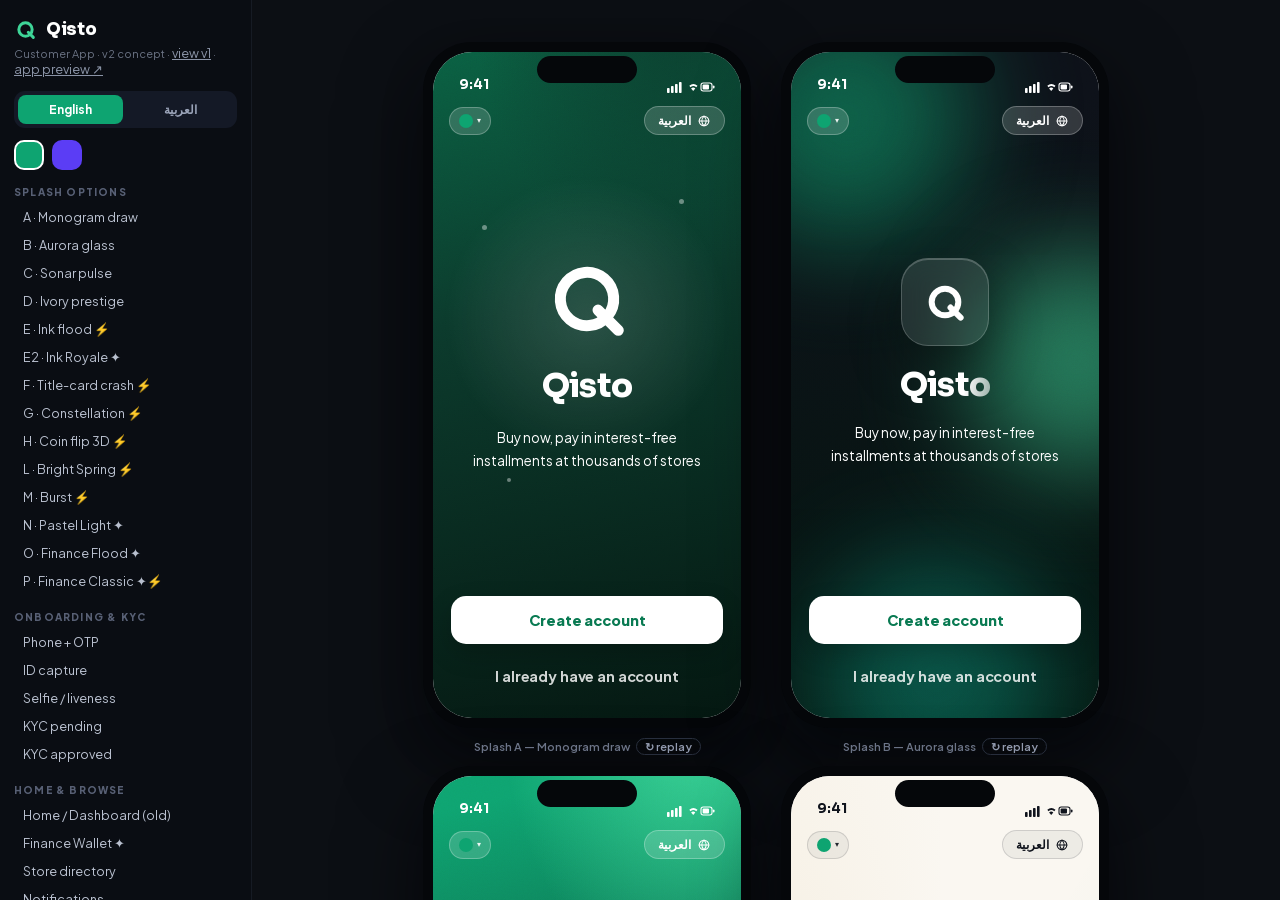
==== commit 1bfe6183: "APK readiness: native mode, hardware back support, bundled fonts - ?native param (or PWA standalone/" ====
--- a/v2.html
+++ b/v2.html
@@ -5,9 +5,7 @@
 <meta name="viewport" content="width=device-width, initial-scale=1.0, viewport-fit=cover">
 <meta name="theme-color" content="#06231B">
 <title>Qisto — Customer App v2</title>
-<link rel="preconnect" href="https://fonts.googleapis.com">
-<link rel="preconnect" href="https://fonts.gstatic.com" crossorigin>
-<link href="https://fonts.googleapis.com/css2?family=Sora:wght@600;700;800&family=Plus+Jakarta+Sans:wght@400;500;600;700;800&family=IBM+Plex+Sans+Arabic:wght@400;500;600;700&display=swap" rel="stylesheet">
+<link href="fonts/fonts.css" rel="stylesheet">
 <style>
   :root{
     --brand:#0EA471; --brand2:#3ED598; --brand-d:#097A52; --brand-l:#E6F6EF;
@@ -74,6 +72,10 @@
     body.appmode .stat{padding-top:calc(8px + env(safe-area-inset-top));height:auto}
     body.appmode .nav{padding-bottom:calc(12px + env(safe-area-inset-bottom))}
   }
+
+  /* native (APK / PWA standalone): real OS status bar replaces the fake one */
+  body.native .stat{display:none}
+  body.native .screen{padding-top:env(safe-area-inset-top,0px)}
 
   /* ============ phone frame ============ */
   .phone{width:328px;height:686px;background:#05070A;border-radius:48px;padding:10px;box-shadow:var(--sh2),0 34px 80px rgba(0,0,0,.55);flex-shrink:0;position:relative}
@@ -798,6 +800,11 @@
  pc_h:'Payment confirmed', pc_sub:'280,000 SYP received. One payment to go.', pc_view:'View loan',
  lu_badge:'NIVEL 1 → NIVEL 2', lu_h:'You leveled up!', lu_sub:'Paying on time pays off.', lu_newlim:'New limit', lu_down:'Down payment', lu_cta:'Shop now',
  ov_title:'Payment overdue', ov_h:'280,000 SYP is 3 days overdue', ov_sub:'Pay now to keep your level and avoid limit reduction.', ov_inst:'Monthly payment #2', overdue:'Overdue', ov_was:'Was due', ov_imp:'Impact', ov_frozen:'Level frozen', ov_cta:'Pay 280,000 SYP now',
+ lvl1:'LEVEL 1', m_greet:'Good morning', name2:'María Haddad', m_avail:'Available credit', m_inuse:'200,000 SYP in use', m_limit2:'Limit 400,000', m_holder:'M. HADDAD', m_duep:'Due', m_recent:'Recent activity', m_act1d:'18 Apr · Purchase', m_act2:'Monthly payment 1 paid', m_act2d:'31 May · Payment', m_act3:'TecnoStore', m_act3d:'7 Jun · Declined · over limit',
+ m_wallet:'Wallet', m_cardavail:'Available', m_holderl:'Holder', m_climit:'Credit limit', m_inuse2:'In use', m_spend:'Available to spend', m_upcoming:'Upcoming payments', m_details:'Details', m_mp2of3:'Monthly payment 2 of 3', m_mp3of3:'Monthly payment 3 of 3', m_final:'Final payment', m_paynext:'Pay next payment',
+ mon_jun:'JUN', mon_jul:'JUL',
+ m_loanttl:'Loan LN-0005821', m_remain:'Remaining balance', m_1of3:'1 of 3 payments made', m_dpd:'18 Apr · Paid in store', m_mp1:'Monthly payment 1', m_mp1d:'Paid May 31 · cash', m_mp2:'Monthly payment 2', m_mp3:'Monthly payment 3', m_merchant:'Merchant', m_order:'Order', m_planl:'Plan', m_planv:'3 monthly payments · month-end', m_fees:'Fees', m_feesv:'0 SYP · interest-free', m_payearly:'Pay 100,000 SYP early',
+ m_verified:'+963 944 555 019 · Verified', m_levellimit:'Level 1 · 400,000 SYP limit', m_lvlprog:'2 of 3 on-time payments to Level 2', m_personal:'Personal information', m_paymethods:'Payment methods', m_statements:'Statements & receipts', m_privacy:'Privacy & security', m_help:'Help centre', m_signout:'Sign out',
  nav_home:'Home', nav_stores:'Stores', nav_loans:'Loans', nav_profile:'Profile' },
 
 ar:{ dir:'rtl',
@@ -826,12 +833,18 @@
  pc_h:'تم تأكيد الدفعة', pc_sub:'تم استلام 280,000 SYP. تبقّت دفعة واحدة.', pc_view:'عرض القرض',
  lu_badge:'المستوى 1 ← المستوى 2', lu_h:'لقد ارتقيت بمستواك!', lu_sub:'الالتزام بالدفع يكافئك.', lu_newlim:'الحد الجديد', lu_down:'الدفعة الأولى', lu_cta:'تسوّق الآن',
  ov_title:'دفعة متأخّرة', ov_h:'تأخّرت 280,000 SYP لمدة 3 أيام', ov_sub:'ادفع الآن للحفاظ على مستواك وتجنّب خفض حدّك.', ov_inst:'الدفعة الشهرية رقم 2', overdue:'متأخّرة', ov_was:'كانت مستحقة', ov_imp:'الأثر', ov_frozen:'تم تجميد المستوى', ov_cta:'ادفع 280,000 SYP الآن',
+ lvl1:'المستوى 1', m_greet:'صباح الخير', name2:'مريم حداد', m_avail:'الائتمان المتاح', m_inuse:'200,000 SYP مستخدَم', m_limit2:'الحد 400,000', m_holder:'م. حداد', m_duep:'تستحق', m_recent:'النشاط الأخير', m_act1d:'18 أبريل · شراء', m_act2:'تم دفع الدفعة الشهرية 1', m_act2d:'31 مايو · دفعة', m_act3:'تكنو ستور', m_act3d:'7 يونيو · مرفوض · تجاوز الحد',
+ m_wallet:'المحفظة', m_cardavail:'المتاح', m_holderl:'صاحب البطاقة', m_climit:'حد الائتمان', m_inuse2:'المستخدَم', m_spend:'المتاح للإنفاق', m_upcoming:'الدفعات القادمة', m_details:'التفاصيل', m_mp2of3:'الدفعة الشهرية 2 من 3', m_mp3of3:'الدفعة الشهرية 3 من 3', m_final:'الدفعة الأخيرة', m_paynext:'ادفع الدفعة القادمة',
+ mon_jun:'يونيو', mon_jul:'يوليو',
+ m_loanttl:'قرض LN-0005821', m_remain:'الرصيد المتبقّي', m_1of3:'تم سداد 1 من 3', m_dpd:'18 أبريل · مدفوعة في المتجر', m_mp1:'الدفعة الشهرية 1', m_mp1d:'مدفوعة 31 مايو · نقداً', m_mp2:'الدفعة الشهرية 2', m_mp3:'الدفعة الشهرية 3', m_merchant:'التاجر', m_order:'الطلب', m_planl:'الخطة', m_planv:'3 دفعات شهرية · نهاية الشهر', m_fees:'الرسوم', m_feesv:'0 SYP · بدون فوائد', m_payearly:'ادفع 100,000 SYP مبكراً',
+ m_verified:'+963 944 555 019 · موثَّق', m_levellimit:'المستوى 1 · حد 400,000 SYP', m_lvlprog:'2 من 3 دفعات في موعدها للمستوى 2', m_personal:'المعلومات الشخصية', m_paymethods:'طرق الدفع', m_statements:'الكشوف والإيصالات', m_privacy:'الخصوصية والأمان', m_help:'مركز المساعدة', m_signout:'تسجيل الخروج',
  nav_home:'الرئيسية', nav_stores:'المتاجر', nav_loans:'قروضي', nav_profile:'حسابي' },
 };
 
-let lang='en';
+let lang=(/[?&]lang=ar/.test(location.search))?'ar':(/[?&]lang=en/.test(location.search))?'en':'en';
 let theme=(()=>{try{const t=localStorage.getItem('qt');return (t==='green'||t==='violet')?t:'green'}catch(e){return 'green'}})();
 const APP=/[?&](app?|preview)\b/.test(location.search)||(window.innerWidth<1000&&!/gallery/.test(location.search+location.hash));
+const NATIVE=/[?&]native\b/.test(location.search)||(window.matchMedia&&(matchMedia('(display-mode: standalone)').matches||matchMedia('(display-mode: fullscreen)').matches));
 let active='welcome';
 const h0=(location.hash||'').slice(1);
 
@@ -1437,97 +1450,97 @@
 home2:{cap:'Home · Refined ✦',html:t=>`
  <div class="body m-body" style="padding-bottom:8px">
    <div class="m-hrow">
-     <div style="display:flex;align-items:center;gap:11px;cursor:pointer" data-go="profile2"><div class="m-ava">M</div><div><div class="m-greet">Good morning</div><div class="m-name">María Haddad</div></div></div>
+     <div style="display:flex;align-items:center;gap:11px;cursor:pointer" data-go="profile2"><div class="m-ava">M</div><div><div class="m-greet">${t.m_greet}</div><div class="m-name">${t.name2}</div></div></div>
      <span class="m-iconbtn" data-go="notifs">${ic('bell',18)}<i class="m-dot"></i></span>
    </div>
    <div class="m-card" data-go="wallet2">
      <span class="mc-wm">${MARK(150)}</span><span class="mc-sheen"></span>
-     <div class="mc-top">${MARK(24)}<span class="m-chip">LEVEL 1</span></div>
-     <div class="mc-lab">Available credit</div>
+     <div class="mc-top">${MARK(24)}<span class="m-chip">${t.lvl1}</span></div>
+     <div class="mc-lab">${t.m_avail}</div>
      <div class="mc-amt">200,000<small>SYP</small></div>
      <div class="mc-bar"><i style="width:50%"></i></div>
-     <div class="mc-meta"><span>200,000 SYP in use</span><span>Limit 400,000</span></div>
-     <div class="mc-bottom"><span>••••&nbsp;&nbsp;4821</span><span>M. HADDAD</span></div>
+     <div class="mc-meta"><span>${t.m_inuse}</span><span>${t.m_limit2}</span></div>
+     <div class="mc-bottom"><span>••••&nbsp;&nbsp;4821</span><span>${t.m_holder}</span></div>
    </div>
    <div class="m-row" data-go="loandet2">
      <div class="m-sq">${ic('cal',19)}</div>
-     <div style="min-width:0"><div class="tt">Next payment</div><div class="ss">100,000 SYP · Supermercado Central</div></div>
-     <span style="margin-inline-start:auto;font-size:10.5px;font-weight:800;background:var(--brand-l);color:var(--brand-d);padding:5px 10px;border-radius:999px;flex-shrink:0;white-space:nowrap">Due Jun 30</span>
-   </div>
-   <div class="m-sech"><h3>Recent activity</h3><span class="lnk" data-go="loans">View all</span></div>
+     <div style="min-width:0"><div class="tt">${t.nextpay}</div><div class="ss">100,000 SYP · ${t.st1}</div></div>
+     <span style="margin-inline-start:auto;font-size:10.5px;font-weight:800;background:var(--brand-l);color:var(--brand-d);padding:5px 10px;border-radius:999px;flex-shrink:0;white-space:nowrap">${t.m_duep} ${t.sr1}</span>
+   </div>
+   <div class="m-sech"><h3>${t.m_recent}</h3><span class="lnk" data-go="loans">${t.see_all}</span></div>
    <div class="m-list">
-     ${[['S','Supermercado Central','18 Apr · Purchase','−400,000',''],['Q','Monthly payment 1 paid','31 May · Payment','+100,000','in'],['T','TecnoStore','7 Jun · Declined · over limit','—','']].map(r=>`<div class="m-li"><div class="av">${r[0]}</div><div><div class="nm">${r[1]}</div><div class="dt2">${r[2]}</div></div><div class="am ${r[4]}">${r[3]}</div></div>`).join('')}
+     ${[['S',t.st1,t.m_act1d,'−400,000',''],['Q',t.m_act2,t.m_act2d,'+100,000','in'],['T',t.m_act3,t.m_act3d,'—','']].map(r=>`<div class="m-li"><div class="av">${r[0]}</div><div><div class="nm">${r[1]}</div><div class="dt2">${r[2]}</div></div><div class="am ${r[4]}">${r[3]}</div></div>`).join('')}
    </div>
  </div>
  ${nav(t,'home')}`},
 
 wallet2:{cap:'Wallet · Cards ✦',html:t=>`
  <div class="body m-body" style="padding-bottom:8px">
-   <div class="m-title">Wallet</div>
+   <div class="m-title">${t.m_wallet}</div>
    <div class="m-stack">
      <div class="behind"></div>
      <div class="m-card">
        <span class="mc-wm">${MARK(150)}</span><span class="mc-sheen"></span>
-       <div class="mc-top">${MARK(24)}<span class="m-chip">LEVEL 1</span></div>
+       <div class="mc-top">${MARK(24)}<span class="m-chip">${t.lvl1}</span></div>
        <div class="mc-num">••••&nbsp;&nbsp;••••&nbsp;&nbsp;••••&nbsp;&nbsp;4821</div>
-       <div class="mc-foot"><div><div class="k">Available</div><div class="v">200,000 SYP</div></div><div style="text-align:end"><div class="k">Holder</div><div class="v" style="font-size:13px">M. HADDAD</div></div></div>
+       <div class="mc-foot"><div><div class="k">${t.m_cardavail}</div><div class="v">200,000 SYP</div></div><div style="text-align:end"><div class="k">${t.m_holderl}</div><div class="v" style="font-size:13px">${t.m_holder}</div></div></div>
      </div>
    </div>
    <div class="m-list" style="margin-bottom:4px">
-     <div class="m-kv"><span class="k2">Credit limit</span><span class="v2">400,000 SYP</span></div>
-     <div class="m-kv"><span class="k2">In use</span><span class="v2">200,000 SYP</span></div>
-     <div class="m-kv"><span class="k2">Available to spend</span><span class="v2" style="color:var(--brand-d)">200,000 SYP</span></div>
-   </div>
-   <div class="m-sech"><h3>Upcoming payments</h3><span class="lnk" data-go="loandet2">Details</span></div>
+     <div class="m-kv"><span class="k2">${t.m_climit}</span><span class="v2">400,000 SYP</span></div>
+     <div class="m-kv"><span class="k2">${t.m_inuse2}</span><span class="v2">200,000 SYP</span></div>
+     <div class="m-kv"><span class="k2">${t.m_spend}</span><span class="v2" style="color:var(--brand-d)">200,000 SYP</span></div>
+   </div>
+   <div class="m-sech"><h3>${t.m_upcoming}</h3><span class="lnk" data-go="loandet2">${t.m_details}</span></div>
    <div class="m-list">
-     ${[['30','JUN','Monthly payment 2 of 3','Supermercado Central','100,000'],['31','JUL','Monthly payment 3 of 3','Final payment','100,000']].map(r=>`<div class="m-li"><div class="m-date"><div class="d1">${r[0]}</div><div class="d2">${r[1]}</div></div><div><div class="nm">${r[2]}</div><div class="dt2">${r[3]}</div></div><div class="am">${r[4]}</div></div>`).join('')}
-   </div>
-   <a class="m-btn" data-go="paynow" style="margin-top:16px">Pay next payment</a>
+     ${[['30',t.mon_jun,t.m_mp2of3,t.st1,'100,000'],['31',t.mon_jul,t.m_mp3of3,t.m_final,'100,000']].map(r=>`<div class="m-li"><div class="m-date"><div class="d1">${r[0]}</div><div class="d2">${r[1]}</div></div><div><div class="nm">${r[2]}</div><div class="dt2">${r[3]}</div></div><div class="am">${r[4]}</div></div>`).join('')}
+   </div>
+   <a class="m-btn" data-go="paynow" style="margin-top:16px">${t.m_paynext}</a>
  </div>
  ${nav(t,'home')}`},
 
 loandet2:{cap:'Loan detail · Timeline ✦',html:t=>`
- <div class="top" style="background:#F7F7F8">${bk(t,'home2')}<h2>Loan LN-0005821</h2></div>
+ <div class="top" style="background:#F7F7F8">${bk(t,'home2')}<h2>${t.m_loanttl}</h2></div>
  <div class="body m-body" style="padding-top:6px">
    <div class="m-hero" style="margin-bottom:2px">
-     <div class="m-lab">Remaining balance</div>
+     <div class="m-lab">${t.m_remain}</div>
      <div class="amt" style="font-size:34px">200,000<small>SYP</small></div>
      <div class="m-seg"><i class="on"></i><i></i><i></i></div>
-     <div class="m-sub"><span>1 of 3 payments made</span><span>Supermercado Central · 400,000</span></div>
+     <div class="m-sub"><span>${t.m_1of3}</span><span>${t.st1} · 400,000</span></div>
    </div>
    <div class="m-tl">
-     <div class="m-tli"><div class="nd done">${ic('check',13)}</div><div><div class="tt2">Down payment</div><div class="ss2">18 Apr · Paid in store</div></div><div class="am2">100,000</div></div>
-     <div class="m-tli"><div class="nd done">${ic('check',13)}</div><div><div class="tt2">Monthly payment 1</div><div class="ss2">Paid May 31 · cash</div></div><div class="am2">100,000</div></div>
-     <div class="m-tli"><div class="nd due">2</div><div><div class="tt2">Monthly payment 2</div><div class="ss2">Due Jun 30</div></div><div class="am2 b2">100,000</div></div>
-     <div class="m-tli"><div class="nd fut">3</div><div><div class="tt2" style="color:var(--mut)">Monthly payment 3</div><div class="ss2">Due Jul 31</div></div><div class="am2" style="color:var(--mut)">100,000</div></div>
-   </div>
-   <div class="m-sech"><h3>Details</h3></div>
+     <div class="m-tli"><div class="nd done">${ic('check',13)}</div><div><div class="tt2">${t.dp_title}</div><div class="ss2">${t.m_dpd}</div></div><div class="am2">100,000</div></div>
+     <div class="m-tli"><div class="nd done">${ic('check',13)}</div><div><div class="tt2">${t.m_mp1}</div><div class="ss2">${t.m_mp1d}</div></div><div class="am2">100,000</div></div>
+     <div class="m-tli"><div class="nd due">2</div><div><div class="tt2">${t.m_mp2}</div><div class="ss2">${t.m_duep} ${t.sr1}</div></div><div class="am2 b2">100,000</div></div>
+     <div class="m-tli"><div class="nd fut">3</div><div><div class="tt2" style="color:var(--mut)">${t.m_mp3}</div><div class="ss2">${t.m_duep} ${t.sr2}</div></div><div class="am2" style="color:var(--mut)">100,000</div></div>
+   </div>
+   <div class="m-sech"><h3>${t.m_details}</h3></div>
    <div class="m-list">
-     <div class="m-kv"><span class="k2">Merchant</span><span class="v2">Supermercado Central</span></div>
-     <div class="m-kv"><span class="k2">Order</span><span class="v2">#POS-99213</span></div>
-     <div class="m-kv"><span class="k2">Plan</span><span class="v2">3 monthly payments · month-end</span></div>
-     <div class="m-kv"><span class="k2">Fees</span><span class="v2">0 SYP · interest-free</span></div>
-   </div>
-   <a class="m-btn" data-go="paynow" style="margin-top:16px">Pay 100,000 SYP early</a>
+     <div class="m-kv"><span class="k2">${t.m_merchant}</span><span class="v2">${t.st1}</span></div>
+     <div class="m-kv"><span class="k2">${t.m_order}</span><span class="v2">#POS-99213</span></div>
+     <div class="m-kv"><span class="k2">${t.m_planl}</span><span class="v2">${t.m_planv}</span></div>
+     <div class="m-kv"><span class="k2">${t.m_fees}</span><span class="v2">${t.m_feesv}</span></div>
+   </div>
+   <a class="m-btn" data-go="paynow" style="margin-top:16px">${t.m_payearly}</a>
  </div>`},
 
 profile2:{cap:'Profile · Account ✦',html:t=>`
  <div class="body m-body" style="padding-bottom:8px">
-   <div class="m-title" style="margin-bottom:2px">María Haddad</div>
-   <div style="font-size:12.5px;color:var(--mut);font-weight:600;margin-bottom:16px">+963 944 555 019 · Verified</div>
+   <div class="m-title" style="margin-bottom:2px">${t.name2}</div>
+   <div style="font-size:12.5px;color:var(--mut);font-weight:600;margin-bottom:16px">${t.m_verified}</div>
    <div class="m-row" style="margin-bottom:14px" data-go="levelup">
      <div class="m-sq">${ic('award',19)}</div>
-     <div style="flex:1"><div class="tt">Level 1 · 400,000 SYP limit</div>
+     <div style="flex:1"><div class="tt">${t.m_levellimit}</div>
        <div class="m-prog" style="margin-top:8px"><i style="width:66%"></i></div>
-       <div class="ss" style="margin-top:6px">2 of 3 on-time payments to Level 2</div></div>
+       <div class="ss" style="margin-top:6px">${t.m_lvlprog}</div></div>
    </div>
    <div class="m-grp">
-     ${[['smile','Personal information'],['card','Payment methods'],['doc','Statements & receipts']].map(r=>`<div class="m-set"><div class="ic2">${ic(r[0],17)}</div>${r[1]}<span class="m-chev">${ic('chevr',15)}</span></div>`).join('')}
+     ${[['smile',t.m_personal],['card',t.m_paymethods],['doc',t.m_statements]].map(r=>`<div class="m-set"><div class="ic2">${ic(r[0],17)}</div>${r[1]}<span class="m-chev">${ic('chevr',15)}</span></div>`).join('')}
    </div>
    <div class="m-grp">
-     ${[['bell','Notifications'],['shield','Privacy & security'],['search','Help centre']].map(r=>`<div class="m-set"><div class="ic2">${ic(r[0],17)}</div>${r[1]}<span class="m-chev">${ic('chevr',15)}</span></div>`).join('')}
-   </div>
-   <div data-go="welcomeE2" style="text-align:center;padding:6px 0 4px;font-size:13px;font-weight:700;color:#C04848;cursor:pointer">Sign out</div>
+     ${[['bell',t.notifs],['shield',t.m_privacy],['search',t.m_help]].map(r=>`<div class="m-set"><div class="ic2">${ic(r[0],17)}</div>${r[1]}<span class="m-chev">${ic('chevr',15)}</span></div>`).join('')}
+   </div>
+   <div data-go="welcomeE2" style="text-align:center;padding:6px 0 4px;font-size:13px;font-weight:700;color:#C04848;cursor:pointer">${t.m_signout}</div>
  </div>
  ${nav(t,'profile')}`},
 
@@ -1579,7 +1592,7 @@
     p.animate([{boxShadow:'0 0 0 4px var(--brand2)'},{boxShadow:'var(--sh2),0 34px 80px rgba(0,0,0,.55)'}],{duration:1000});}
   document.querySelectorAll('.sidebar a').forEach(a=>a.classList.toggle('active',a.dataset.go===id));
 }
-function go(id){ if(APP){active=id;try{history.replaceState(null,'','#'+id)}catch(e){};window.scrollTo(0,0);render();} else show(id); }
+function go(id){ if(APP){ if(id!==active){try{history.pushState(null,'','#'+id)}catch(e){}} active=id;window.scrollTo(0,0);render();} else show(id); }
 function bind(){document.querySelectorAll('[data-go]').forEach(e=>{e.onclick=ev=>{ev.stopPropagation();go(e.dataset.go);};});}
 window.setTheme=setTheme; window.replay=replay;
 function setLang(l){lang=l;render();const w=document.getElementById('sc-welcome');if(w&&!APP)w.closest('.phone').scrollIntoView({block:'center'});}
@@ -1590,6 +1603,7 @@
   document.querySelectorAll('.sw').forEach(b=>b.classList.toggle('on',b.dataset.th===th));
 }
 if(APP) document.body.classList.add('appmode');
+if(NATIVE) document.body.classList.add('native');
 render();
 setTheme(theme);
 document.addEventListener('click',e=>{if(!e.target.closest('.cpick'))document.querySelectorAll('.cmenu').forEach(m=>m.classList.remove('open'));});
--- a/fonts/fonts.css
+++ b/fonts/fonts.css
@@ -0,0 +1,144 @@
+/* IBM Plex Sans Arabic 400 arabic */
+@font-face {
+  font-family: 'IBM Plex Sans Arabic';
+  font-style: normal;
+  font-weight: 400;
+  font-display: swap;
+  src: url(IBMPlexSansArabic-400-arabic.woff2) format('woff2');
+  unicode-range: U+0600-06FF, U+0750-077F, U+0870-088E, U+0890-0891, U+0897-08E1, U+08E3-08FF, U+200C-200E, U+2010-2011, U+204F, U+2E41, U+FB50-FDFF, U+FE70-FE74, U+FE76-FEFC, U+102E0-102FB, U+10E60-10E7E, U+10EC2-10EC4, U+10EFC-10EFF, U+1EE00-1EE03, U+1EE05-1EE1F, U+1EE21-1EE22, U+1EE24, U+1EE27, U+1EE29-1EE32, U+1EE34-1EE37, U+1EE39, U+1EE3B, U+1EE42, U+1EE47, U+1EE49, U+1EE4B, U+1EE4D-1EE4F, U+1EE51-1EE52, U+1EE54, U+1EE57, U+1EE59, U+1EE5B, U+1EE5D, U+1EE5F, U+1EE61-1EE62, U+1EE64, U+1EE67-1EE6A, U+1EE6C-1EE72, U+1EE74-1EE77, U+1EE79-1EE7C, U+1EE7E, U+1EE80-1EE89, U+1EE8B-1EE9B, U+1EEA1-1EEA3, U+1EEA5-1EEA9, U+1EEAB-1EEBB, U+1EEF0-1EEF1;
+}
+/* IBM Plex Sans Arabic 400 latin */
+@font-face {
+  font-family: 'IBM Plex Sans Arabic';
+  font-style: normal;
+  font-weight: 400;
+  font-display: swap;
+  src: url(IBMPlexSansArabic-400-latin.woff2) format('woff2');
+  unicode-range: U+0000-00FF, U+0131, U+0152-0153, U+02BB-02BC, U+02C6, U+02DA, U+02DC, U+0304, U+0308, U+0329, U+2000-206F, U+20AC, U+2122, U+2191, U+2193, U+2212, U+2215, U+FEFF, U+FFFD;
+}
+/* IBM Plex Sans Arabic 500 arabic */
+@font-face {
+  font-family: 'IBM Plex Sans Arabic';
+  font-style: normal;
+  font-weight: 500;
+  font-display: swap;
+  src: url(IBMPlexSansArabic-500-arabic.woff2) format('woff2');
+  unicode-range: U+0600-06FF, U+0750-077F, U+0870-088E, U+0890-0891, U+0897-08E1, U+08E3-08FF, U+200C-200E, U+2010-2011, U+204F, U+2E41, U+FB50-FDFF, U+FE70-FE74, U+FE76-FEFC, U+102E0-102FB, U+10E60-10E7E, U+10EC2-10EC4, U+10EFC-10EFF, U+1EE00-1EE03, U+1EE05-1EE1F, U+1EE21-1EE22, U+1EE24, U+1EE27, U+1EE29-1EE32, U+1EE34-1EE37, U+1EE39, U+1EE3B, U+1EE42, U+1EE47, U+1EE49, U+1EE4B, U+1EE4D-1EE4F, U+1EE51-1EE52, U+1EE54, U+1EE57, U+1EE59, U+1EE5B, U+1EE5D, U+1EE5F, U+1EE61-1EE62, U+1EE64, U+1EE67-1EE6A, U+1EE6C-1EE72, U+1EE74-1EE77, U+1EE79-1EE7C, U+1EE7E, U+1EE80-1EE89, U+1EE8B-1EE9B, U+1EEA1-1EEA3, U+1EEA5-1EEA9, U+1EEAB-1EEBB, U+1EEF0-1EEF1;
+}
+/* IBM Plex Sans Arabic 500 latin */
+@font-face {
+  font-family: 'IBM Plex Sans Arabic';
+  font-style: normal;
+  font-weight: 500;
+  font-display: swap;
+  src: url(IBMPlexSansArabic-500-latin.woff2) format('woff2');
+  unicode-range: U+0000-00FF, U+0131, U+0152-0153, U+02BB-02BC, U+02C6, U+02DA, U+02DC, U+0304, U+0308, U+0329, U+2000-206F, U+20AC, U+2122, U+2191, U+2193, U+2212, U+2215, U+FEFF, U+FFFD;
+}
+/* IBM Plex Sans Arabic 600 arabic */
+@font-face {
+  font-family: 'IBM Plex Sans Arabic';
+  font-style: normal;
+  font-weight: 600;
+  font-display: swap;
+  src: url(IBMPlexSansArabic-600-arabic.woff2) format('woff2');
+  unicode-range: U+0600-06FF, U+0750-077F, U+0870-088E, U+0890-0891, U+0897-08E1, U+08E3-08FF, U+200C-200E, U+2010-2011, U+204F, U+2E41, U+FB50-FDFF, U+FE70-FE74, U+FE76-FEFC, U+102E0-102FB, U+10E60-10E7E, U+10EC2-10EC4, U+10EFC-10EFF, U+1EE00-1EE03, U+1EE05-1EE1F, U+1EE21-1EE22, U+1EE24, U+1EE27, U+1EE29-1EE32, U+1EE34-1EE37, U+1EE39, U+1EE3B, U+1EE42, U+1EE47, U+1EE49, U+1EE4B, U+1EE4D-1EE4F, U+1EE51-1EE52, U+1EE54, U+1EE57, U+1EE59, U+1EE5B, U+1EE5D, U+1EE5F, U+1EE61-1EE62, U+1EE64, U+1EE67-1EE6A, U+1EE6C-1EE72, U+1EE74-1EE77, U+1EE79-1EE7C, U+1EE7E, U+1EE80-1EE89, U+1EE8B-1EE9B, U+1EEA1-1EEA3, U+1EEA5-1EEA9, U+1EEAB-1EEBB, U+1EEF0-1EEF1;
+}
+/* IBM Plex Sans Arabic 600 latin */
+@font-face {
+  font-family: 'IBM Plex Sans Arabic';
+  font-style: normal;
+  font-weight: 600;
+  font-display: swap;
+  src: url(IBMPlexSansArabic-600-latin.woff2) format('woff2');
+  unicode-range: U+0000-00FF, U+0131, U+0152-0153, U+02BB-02BC, U+02C6, U+02DA, U+02DC, U+0304, U+0308, U+0329, U+2000-206F, U+20AC, U+2122, U+2191, U+2193, U+2212, U+2215, U+FEFF, U+FFFD;
+}
+/* IBM Plex Sans Arabic 700 arabic */
+@font-face {
+  font-family: 'IBM Plex Sans Arabic';
+  font-style: normal;
+  font-weight: 700;
+  font-display: swap;
+  src: url(IBMPlexSansArabic-700-arabic.woff2) format('woff2');
+  unicode-range: U+0600-06FF, U+0750-077F, U+0870-088E, U+0890-0891, U+0897-08E1, U+08E3-08FF, U+200C-200E, U+2010-2011, U+204F, U+2E41, U+FB50-FDFF, U+FE70-FE74, U+FE76-FEFC, U+102E0-102FB, U+10E60-10E7E, U+10EC2-10EC4, U+10EFC-10EFF, U+1EE00-1EE03, U+1EE05-1EE1F, U+1EE21-1EE22, U+1EE24, U+1EE27, U+1EE29-1EE32, U+1EE34-1EE37, U+1EE39, U+1EE3B, U+1EE42, U+1EE47, U+1EE49, U+1EE4B, U+1EE4D-1EE4F, U+1EE51-1EE52, U+1EE54, U+1EE57, U+1EE59, U+1EE5B, U+1EE5D, U+1EE5F, U+1EE61-1EE62, U+1EE64, U+1EE67-1EE6A, U+1EE6C-1EE72, U+1EE74-1EE77, U+1EE79-1EE7C, U+1EE7E, U+1EE80-1EE89, U+1EE8B-1EE9B, U+1EEA1-1EEA3, U+1EEA5-1EEA9, U+1EEAB-1EEBB, U+1EEF0-1EEF1;
+}
+/* IBM Plex Sans Arabic 700 latin */
+@font-face {
+  font-family: 'IBM Plex Sans Arabic';
+  font-style: normal;
+  font-weight: 700;
+  font-display: swap;
+  src: url(IBMPlexSansArabic-700-latin.woff2) format('woff2');
+  unicode-range: U+0000-00FF, U+0131, U+0152-0153, U+02BB-02BC, U+02C6, U+02DA, U+02DC, U+0304, U+0308, U+0329, U+2000-206F, U+20AC, U+2122, U+2191, U+2193, U+2212, U+2215, U+FEFF, U+FFFD;
+}
+/* Plus Jakarta Sans 400 latin */
+@font-face {
+  font-family: 'Plus Jakarta Sans';
+  font-style: normal;
+  font-weight: 400;
+  font-display: swap;
+  src: url(PlusJakartaSans-400-latin.woff2) format('woff2');
+  unicode-range: U+0000-00FF, U+0131, U+0152-0153, U+02BB-02BC, U+02C6, U+02DA, U+02DC, U+0304, U+0308, U+0329, U+2000-206F, U+20AC, U+2122, U+2191, U+2193, U+2212, U+2215, U+FEFF, U+FFFD;
+}
+/* Plus Jakarta Sans 500 latin */
+@font-face {
+  font-family: 'Plus Jakarta Sans';
+  font-style: normal;
+  font-weight: 500;
+  font-display: swap;
+  src: url(PlusJakartaSans-500-latin.woff2) format('woff2');
+  unicode-range: U+0000-00FF, U+0131, U+0152-0153, U+02BB-02BC, U+02C6, U+02DA, U+02DC, U+0304, U+0308, U+0329, U+2000-206F, U+20AC, U+2122, U+2191, U+2193, U+2212, U+2215, U+FEFF, U+FFFD;
+}
+/* Plus Jakarta Sans 600 latin */
+@font-face {
+  font-family: 'Plus Jakarta Sans';
+  font-style: normal;
+  font-weight: 600;
+  font-display: swap;
+  src: url(PlusJakartaSans-600-latin.woff2) format('woff2');
+  unicode-range: U+0000-00FF, U+0131, U+0152-0153, U+02BB-02BC, U+02C6, U+02DA, U+02DC, U+0304, U+0308, U+0329, U+2000-206F, U+20AC, U+2122, U+2191, U+2193, U+2212, U+2215, U+FEFF, U+FFFD;
+}
+/* Plus Jakarta Sans 700 latin */
+@font-face {
+  font-family: 'Plus Jakarta Sans';
+  font-style: normal;
+  font-weight: 700;
+  font-display: swap;
+  src: url(PlusJakartaSans-700-latin.woff2) format('woff2');
+  unicode-range: U+0000-00FF, U+0131, U+0152-0153, U+02BB-02BC, U+02C6, U+02DA, U+02DC, U+0304, U+0308, U+0329, U+2000-206F, U+20AC, U+2122, U+2191, U+2193, U+2212, U+2215, U+FEFF, U+FFFD;
+}
+/* Plus Jakarta Sans 800 latin */
+@font-face {
+  font-family: 'Plus Jakarta Sans';
+  font-style: normal;
+  font-weight: 800;
+  font-display: swap;
+  src: url(PlusJakartaSans-800-latin.woff2) format('woff2');
+  unicode-range: U+0000-00FF, U+0131, U+0152-0153, U+02BB-02BC, U+02C6, U+02DA, U+02DC, U+0304, U+0308, U+0329, U+2000-206F, U+20AC, U+2122, U+2191, U+2193, U+2212, U+2215, U+FEFF, U+FFFD;
+}
+/* Sora 600 latin */
+@font-face {
+  font-family: 'Sora';
+  font-style: normal;
+  font-weight: 600;
+  font-display: swap;
+  src: url(Sora-600-latin.woff2) format('woff2');
+  unicode-range: U+0000-00FF, U+0131, U+0152-0153, U+02BB-02BC, U+02C6, U+02DA, U+02DC, U+0304, U+0308, U+0329, U+2000-206F, U+20AC, U+2122, U+2191, U+2193, U+2212, U+2215, U+FEFF, U+FFFD;
+}
+/* Sora 700 latin */
+@font-face {
+  font-family: 'Sora';
+  font-style: normal;
+  font-weight: 700;
+  font-display: swap;
+  src: url(Sora-700-latin.woff2) format('woff2');
+  unicode-range: U+0000-00FF, U+0131, U+0152-0153, U+02BB-02BC, U+02C6, U+02DA, U+02DC, U+0304, U+0308, U+0329, U+2000-206F, U+20AC, U+2122, U+2191, U+2193, U+2212, U+2215, U+FEFF, U+FFFD;
+}
+/* Sora 800 latin */
+@font-face {
+  font-family: 'Sora';
+  font-style: normal;
+  font-weight: 800;
+  font-display: swap;
+  src: url(Sora-800-latin.woff2) format('woff2');
+  unicode-range: U+0000-00FF, U+0131, U+0152-0153, U+02BB-02BC, U+02C6, U+02DA, U+02DC, U+0304, U+0308, U+0329, U+2000-206F, U+20AC, U+2122, U+2191, U+2193, U+2212, U+2215, U+FEFF, U+FFFD;
+}
